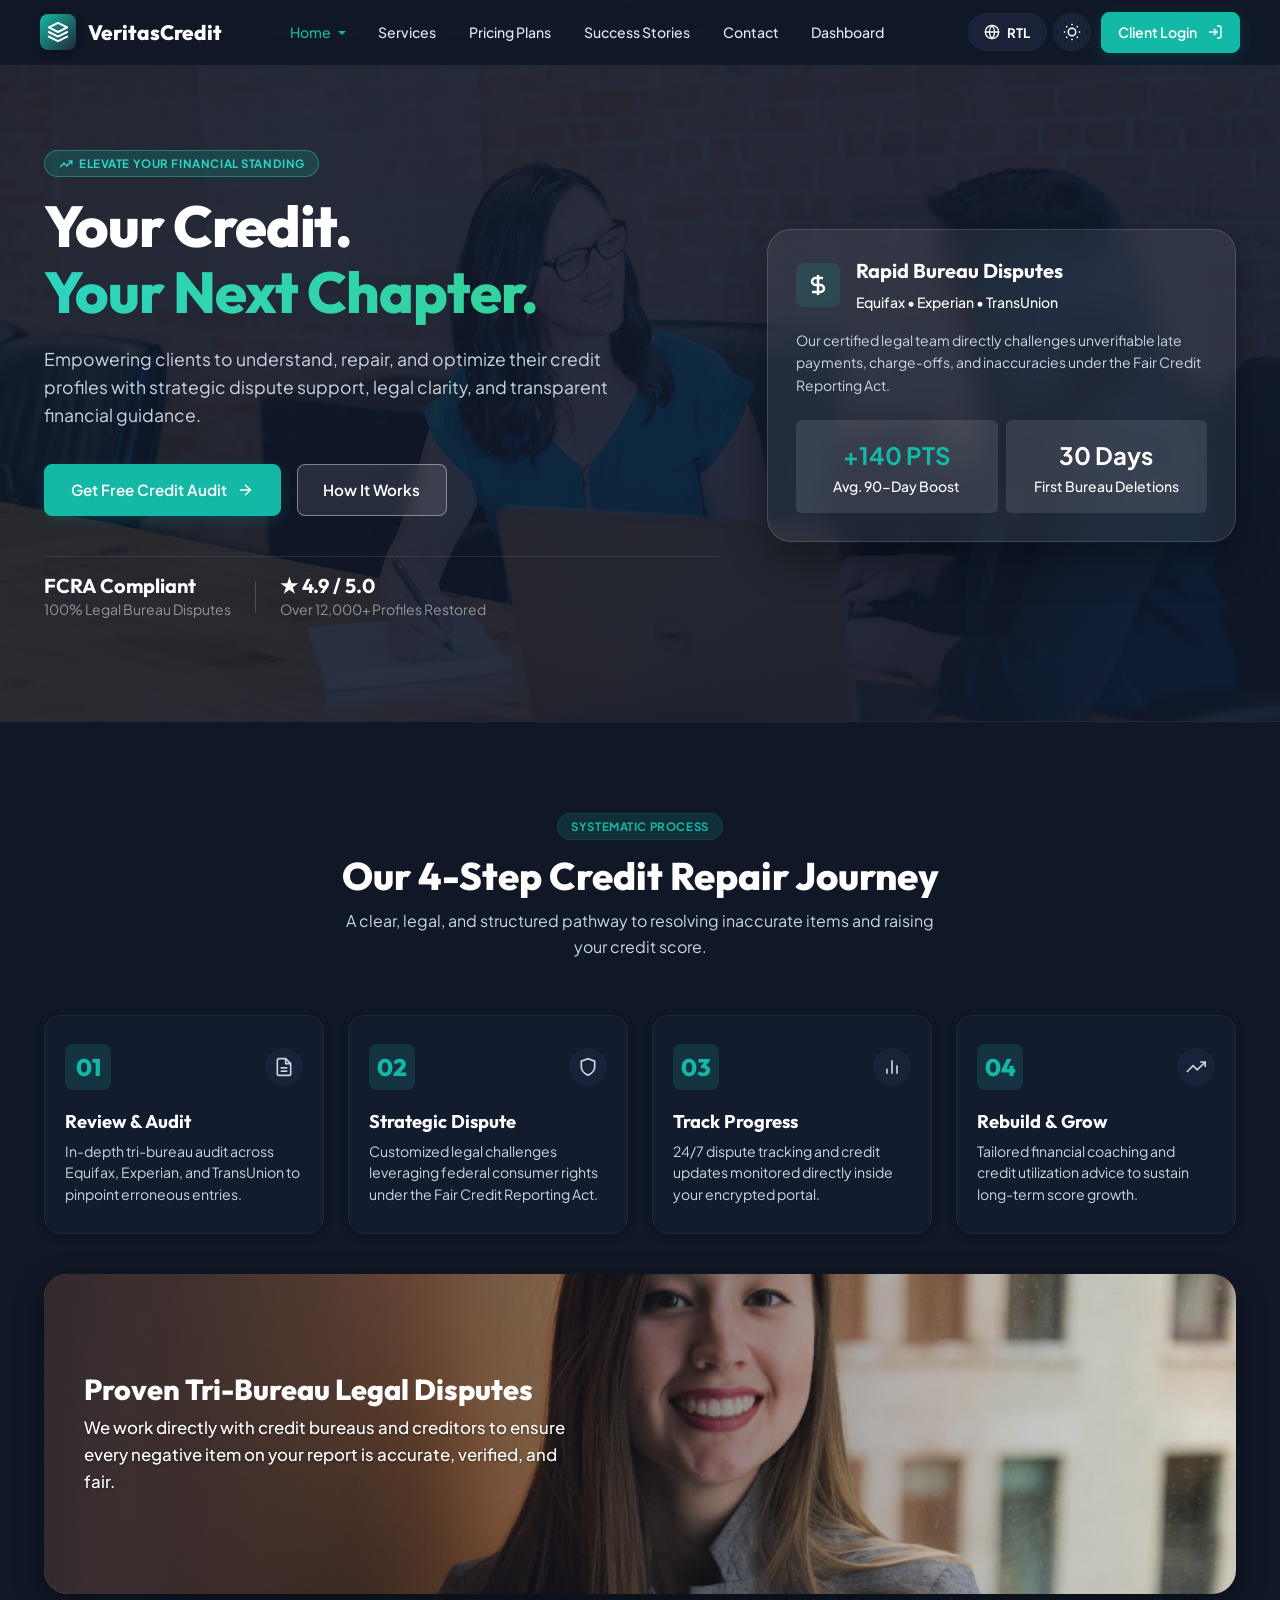
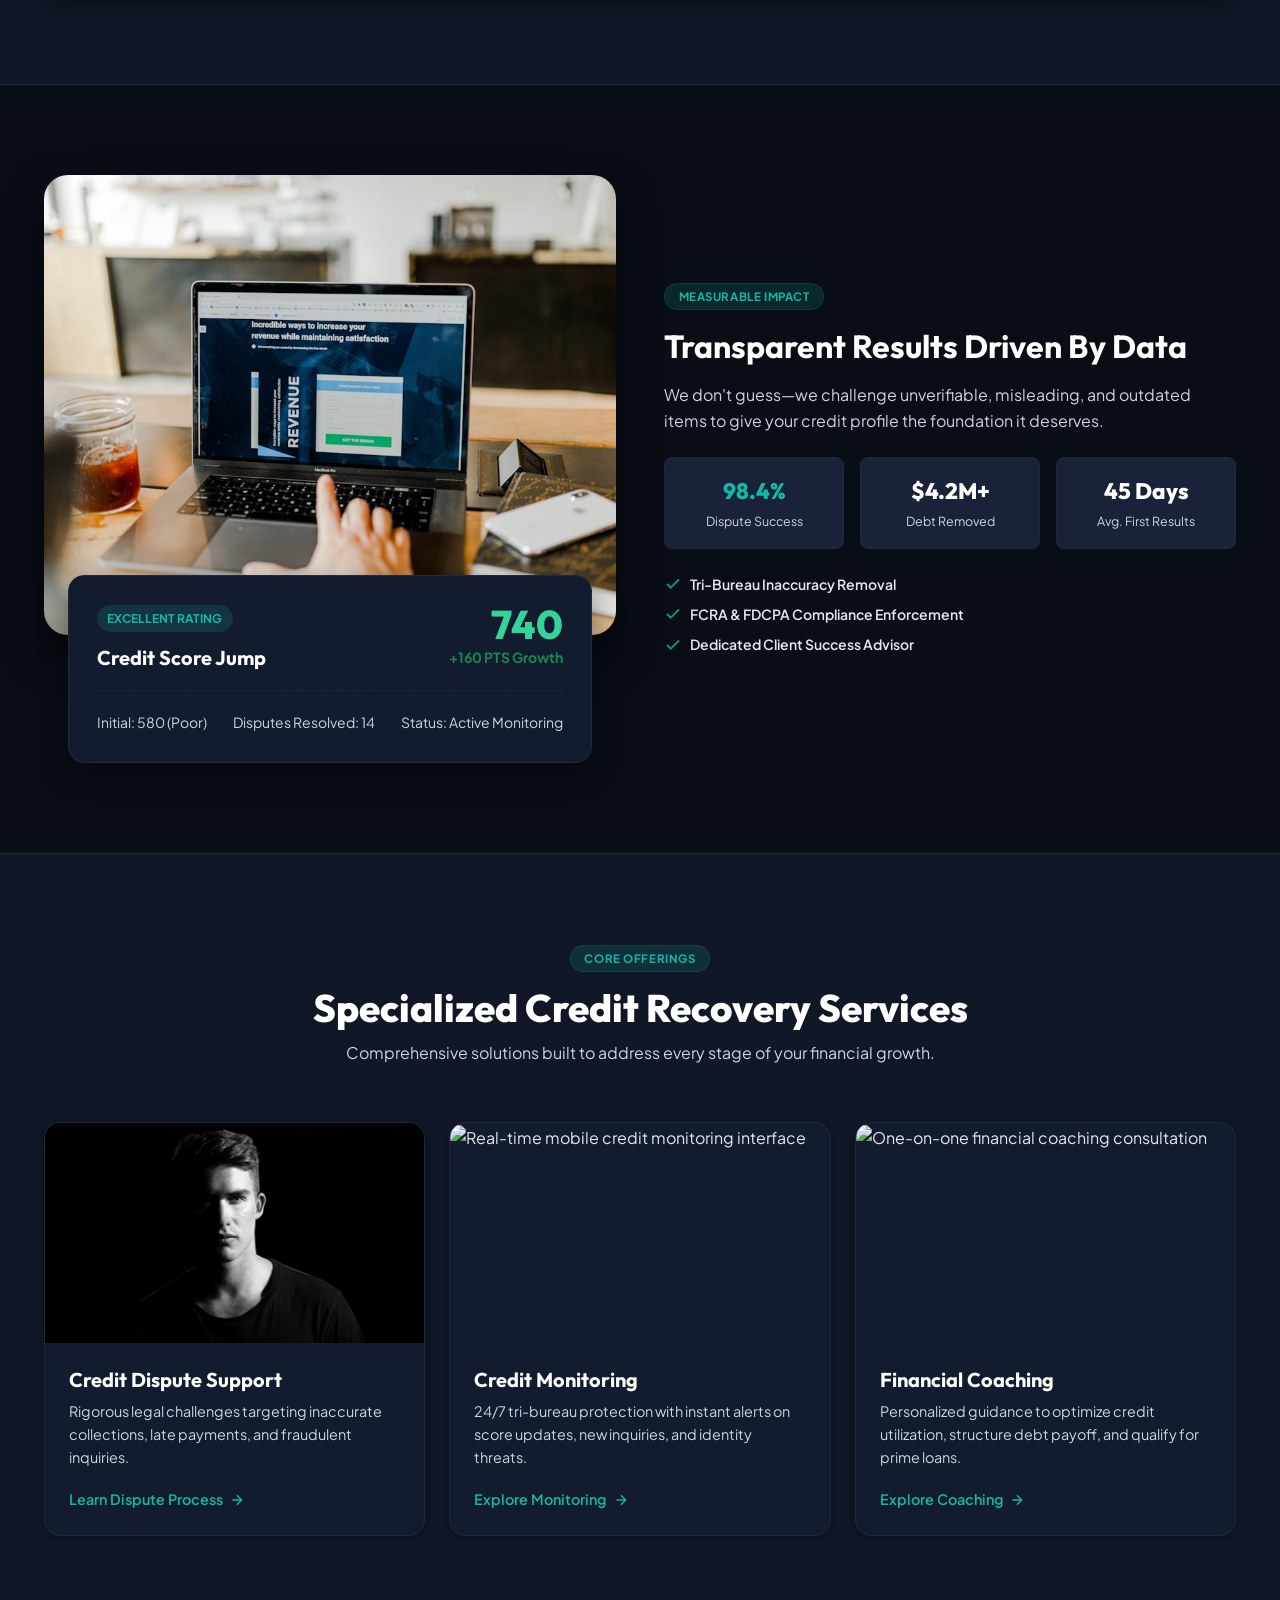
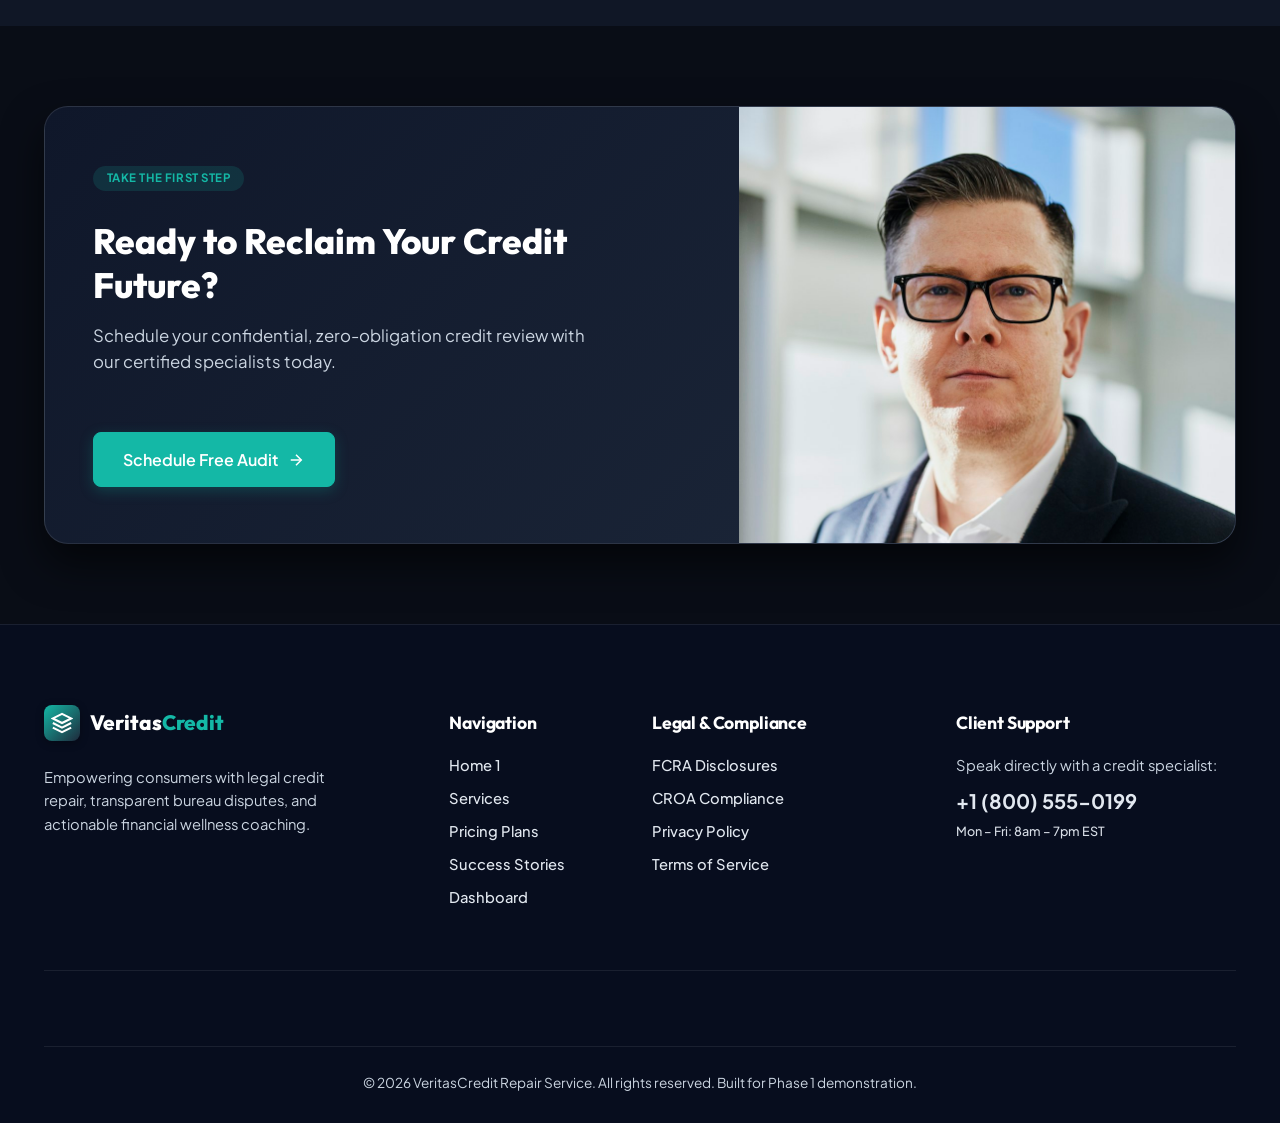
==== index.html @ 7a8b9ff4 "first commit" ====
<!DOCTYPE html>
<html lang="en" dir="ltr" data-theme="light">
<head>
  <meta charset="UTF-8">
  <meta name="viewport" content="width=device-width, initial-scale=1.0">
  <title>Credit Repair Service | Home</title>
  <meta name="description" content="Premium credit repair, score recovery, and financial wellness consultation services. Understand, dispute, and optimize your credit score with total transparency.">
  
  <!-- Favicon -->
  <link rel="icon" type="image/svg+xml" href="data:image/svg+xml,<svg xmlns='http://www.w3.org/2000/svg' viewBox='0 0 24 24' fill='%230D9488'><path d='M12 2L2 7l10 5 10-5-10-5zM2 17l10 5 10-5M2 12l10 5 10-5'/></svg>">

  <!-- Bootstrap 5 CSS -->
  <link href="https://cdn.jsdelivr.net/npm/bootstrap@5.3.3/dist/css/bootstrap.min.css" rel="stylesheet" integrity="sha384-QWTKZyjpPEjISv5WaRU9OFeRpok6YctnYmDr5pNlyT2bRjXh0JMhjY6hW+ALEwIH" crossorigin="anonymous">

  <!-- Custom Stylesheet System -->
  <link rel="stylesheet" href="assets/css/style.css">
  <link rel="stylesheet" href="assets/css/responsive.css">
</head>
<body>

  <!-- ==========================================================================
       ATTRACTIVE PAGE LOADER
       ========================================================================== -->
  <div id="page-loader" class="page-loader">
    <div class="loader-content">
      <div class="loader-spinner-wrap">
        <div class="loader-ring loader-ring-1"></div>
        <div class="loader-ring loader-ring-2"></div>
        <div class="loader-logo-box">
          <svg width="26" height="26" viewBox="0 0 24 24" fill="none" stroke="currentColor" stroke-width="2.2">
            <path d="M12 2L2 7l10 5 10-5-10-5z"></path>
            <path d="M2 17l10 5 10-5"></path>
            <path d="M2 12l10 5 10-5"></path>
          </svg>
        </div>
      </div>
      <div class="loader-text font-heading fw-bold">Veritas<span style="color: #2DD4BF;">Credit</span></div>
      <div class="loader-subtext">Optimizing Bureau Profiles...</div>
      <div class="loader-progress-bar">
        <div class="loader-progress-fill"></div>
      </div>
    </div>
  </div>

  <!-- ==========================================================================
       SHARED NAVBAR
       ========================================================================== -->
  <header class="header-navbar">
    <div class="container">
      <nav class="navbar navbar-expand-xl navbar-light p-0">
        
        <!-- Brand Logo -->
        <a class="navbar-brand navbar-brand-logo" href="index.html" id="nav-brand-logo">
          <div class="logo-icon-box">
            <svg width="22" height="22" viewBox="0 0 24 24" fill="none" stroke="currentColor" stroke-width="2.2" stroke-linecap="round" stroke-linejoin="round">
              <path d="M12 2L2 7l10 5 10-5-10-5z"></path>
              <path d="M2 17l10 5 10-5"></path>
              <path d="M2 12l10 5 10-5"></path>
            </svg>
          </div>
          <span>Veritas<span style="color: var(--brand-teal);">Credit</span></span>
        </a>

        <!-- Mobile Toggler -->
        <button class="navbar-toggler border-0 shadow-none p-2" type="button" data-bs-toggle="collapse" data-bs-target="#navbarContent" aria-controls="navbarContent" aria-expanded="false" aria-label="Toggle navigation" id="mobile-nav-toggler">
          <svg width="24" height="24" viewBox="0 0 24 24" fill="none" stroke="currentColor" stroke-width="2">
            <line x1="3" y1="12" x2="21" y2="12"></line>
            <line x1="3" y1="6" x2="21" y2="6"></line>
            <line x1="3" y1="18" x2="21" y2="18"></line>
          </svg>
        </button>

        <!-- Navbar Menu & Controls -->
        <div class="collapse navbar-collapse" id="navbarContent">
          <!-- Main Links (Perfectly Centered between logo and controls) -->
          <ul class="navbar-nav mx-auto align-items-lg-center">
            
            <!-- Home Dropdown -->
            <li class="nav-item dropdown">
              <a class="nav-link dropdown-toggle active" href="#" id="homeDropdown" role="button" data-bs-toggle="dropdown" aria-expanded="false">
                Home
              </a>
              <ul class="dropdown-menu dropdown-menu-custom" aria-labelledby="homeDropdown">
                <li><a class="dropdown-item active" href="index.html" id="link-home1">Home 1</a></li>
                <li><a class="dropdown-item" href="home-2.html" id="link-home2">Home 2</a></li>
              </ul>
            </li>

            <li class="nav-item"><a class="nav-link" href="services.html" id="link-services">Services</a></li>
            <li class="nav-item"><a class="nav-link" href="pricing.html" id="link-pricing">Pricing Plans</a></li>
            <li class="nav-item"><a class="nav-link" href="stories.html" id="link-stories">Success Stories</a></li>
            <li class="nav-item"><a class="nav-link" href="contact.html" id="link-contact">Contact</a></li>
            <li class="nav-item"><a class="nav-link" href="dashboard.html" id="link-dashboard">Dashboard</a></li>
          </ul>

          <!-- Controls & Login CTA -->
          <div class="d-flex align-items-center gap-2 ms-lg-3 nav-controls-mobile mt-3 mt-lg-0">
            <!-- Direction Switcher (LTR / RTL) -->
            <button class="lang-switch-btn dir-toggle-btn" type="button" aria-label="Toggle Layout Direction" id="btn-rtl-toggle">
              <svg width="16" height="16" viewBox="0 0 24 24" fill="none" stroke="currentColor" stroke-width="2" stroke-linecap="round" stroke-linejoin="round">
                <circle cx="12" cy="12" r="10"></circle>
                <line x1="2" y1="12" x2="22" y2="12"></line>
                <path d="M12 2a15.3 15.3 0 0 1 4 10 15.3 15.3 0 0 1-4 10 15.3 15.3 0 0 1-4-10 15.3 15.3 0 0 1 4-10z"></path>
              </svg>
              <span class="dir-label">RTL</span>
            </button>

            <!-- Light/Dark Mode Switcher -->
            <button class="btn-icon-toggle theme-toggle-btn" type="button" aria-label="Toggle Dark/Light Mode" id="btn-theme-toggle">
              <svg width="18" height="18" viewBox="0 0 24 24" fill="none" stroke="currentColor" stroke-width="2">
                <path d="M21 12.79A9 9 0 1 1 11.21 3 7 7 0 0 0 21 12.79z"/>
              </svg>
            </button>

            <!-- Login Button -->
            <a href="login.html" class="btn-custom-primary text-decoration-none px-3 py-2 ms-1" id="btn-login">
              <span>Client Login</span>
              <svg width="16" height="16" viewBox="0 0 24 24" fill="none" stroke="currentColor" stroke-width="2">
                <path d="M15 3h4a2 2 0 0 1 2 2v14a2 2 0 0 1-2 2h-4"></path>
                <polyline points="10 17 15 12 10 7"></polyline>
                <line x1="15" y1="12" x2="3" y2="12"></line>
              </svg>
            </a>
          </div>

        </div>
      </nav>
    </div>
  </header>

  <!-- ==========================================================================
       SECTION 1 — HERO
       ========================================================================== -->
  <!-- ==========================================================================
       SECTION 1 — HERO (FULL-WIDTH BACKGROUND IMAGE LAYOUT)
       ========================================================================== -->
  <section class="hero-section" id="hero">
    <div class="container text-center text-lg-start">
      <div class="row align-items-center g-5">
        
        <!-- Left Hero Text Column -->
        <div class="col-lg-7">
          <div class="badge-eyebrow mb-3">
            <svg width="14" height="14" viewBox="0 0 24 24" fill="none" stroke="currentColor" stroke-width="2.5">
              <polyline points="22 7 13.5 15.5 8.5 10.5 2 17"></polyline>
              <polyline points="16 7 22 7 22 13"></polyline>
            </svg>
            ELEVATE YOUR FINANCIAL STANDING
          </div>

          <h1 class="hero-title">
            Your Credit. <br>
            <span class="text-gradient">Your Next Chapter.</span>
          </h1>

          <p class="hero-subtitle">
            Empowering clients to understand, repair, and optimize their credit profiles with strategic dispute support, legal clarity, and transparent financial guidance.
          </p>

          <div class="hero-actions justify-content-center justify-content-lg-start">
            <a href="#services" class="btn-custom-primary" id="btn-hero-primary">
              <span>Get Free Credit Audit</span>
              <svg width="18" height="18" viewBox="0 0 24 24" fill="none" stroke="currentColor" stroke-width="2">
                <line x1="5" y1="12" x2="19" y2="12"></line>
                <polyline points="12 5 19 12 12 19"></polyline>
              </svg>
            </a>

            <a href="#journey" class="btn-custom-secondary text-white border-white-50" id="btn-hero-secondary">
              <span>How It Works</span>
            </a>
          </div>

          <!-- Trust Badges Ticker -->
          <div class="d-flex align-items-center justify-content-center justify-content-lg-start gap-4 pt-3 border-top border-secondary border-opacity-25">
            <div>
              <div class="fw-bold text-white font-heading fs-5 mb-0">FCRA Compliant</div>
              <div class="text-white-50 small">100% Legal Bureau Disputes</div>
            </div>
            <div class="border-end border-secondary border-opacity-50 py-3"></div>
            <div>
              <div class="fw-bold text-white font-heading fs-5 mb-0">★ 4.9 / 5.0</div>
              <div class="text-white-50 small">Over 12,000+ Profiles Restored</div>
            </div>
          </div>
        </div>

        <!-- Right Floating Stats Glass Box -->
        <div class="col-lg-5">
          <div class="hero-section-card-glass text-start">
            <div class="d-flex align-items-center gap-3 mb-3">
              <div class="float-icon bg-teal text-white">
                <svg width="24" height="24" viewBox="0 0 24 24" fill="none" stroke="currentColor" stroke-width="2.5">
                  <path d="M12 2v20M17 5H9.5a3.5 3.5 0 0 0 0 7h5a3.5 3.5 0 0 1 0 7H6"></path>
                </svg>
              </div>
              <div>
                <div class="fw-bold text-white font-heading fs-5">Rapid Bureau Disputes</div>
                <div class="text-white small fw-medium">Equifax • Experian • TransUnion</div>
              </div>
            </div>

            <p class="text-white small mb-4 fw-normal">
              Our certified legal team directly challenges unverifiable late payments, charge-offs, and inaccuracies under the Fair Credit Reporting Act.
            </p>

            <div class="row g-2 align-items-stretch">
              <div class="col-6">
                <div class="p-3 rounded-2 bg-white bg-opacity-10 text-center h-100 d-flex flex-column justify-content-center">
                  <div class="fs-4 fw-bold text-teal">+140 PTS</div>
                  <div class="small text-white fw-medium">Avg. 90-Day Boost</div>
                </div>
              </div>
              <div class="col-6">
                <div class="p-3 rounded-2 bg-white bg-opacity-10 text-center h-100 d-flex flex-column justify-content-center">
                  <div class="fs-4 fw-bold text-emerald">30 Days</div>
                  <div class="small text-white fw-medium">First Bureau Deletions</div>
                </div>
              </div>
            </div>
          </div>
        </div>

      </div>
    </div>
  </section>

  <!-- ==========================================================================
       SECTION 2 — CREDIT REPAIR JOURNEY
       ========================================================================== -->
  <section class="journey-section" id="journey">
    <div class="container">
      
      <!-- Section Heading -->
      <div class="section-header-block">
        <div class="badge-eyebrow">SYSTEMATIC PROCESS</div>
        <h2>Our 4-Step Credit Repair Journey</h2>
        <p>A clear, legal, and structured pathway to resolving inaccurate items and raising your credit score.</p>
      </div>

      <!-- 4 Horizontal Step Process Cards -->
      <div class="row g-4">
        
        <!-- Step 1 -->
        <div class="col-lg-3 col-sm-6">
          <div class="journey-card-flow">
            <div class="journey-step-header">
              <div class="journey-step-num">01</div>
              <div class="journey-step-icon">
                <svg width="20" height="20" viewBox="0 0 24 24" fill="none" stroke="currentColor" stroke-width="2">
                  <path d="M14 2H6a2 2 0 0 0-2 2v16a2 2 0 0 0 2 2h12a2 2 0 0 0 2-2V8z"></path>
                  <polyline points="14 2 14 8 20 8"></polyline>
                  <line x1="16" y1="13" x2="8" y2="13"></line>
                  <line x1="16" y1="17" x2="8" y2="17"></line>
                </svg>
              </div>
            </div>
            <h4>Review & Audit</h4>
            <p>In-depth tri-bureau audit across Equifax, Experian, and TransUnion to pinpoint erroneous entries.</p>
          </div>
        </div>

        <!-- Step 2 -->
        <div class="col-lg-3 col-sm-6">
          <div class="journey-card-flow">
            <div class="journey-step-header">
              <div class="journey-step-num">02</div>
              <div class="journey-step-icon">
                <svg width="20" height="20" viewBox="0 0 24 24" fill="none" stroke="currentColor" stroke-width="2">
                  <path d="M12 22s8-4 8-10V5l-8-3-8 3v7c0 6 8 10 8 10z"></path>
                </svg>
              </div>
            </div>
            <h4>Strategic Dispute</h4>
            <p>Customized legal challenges leveraging federal consumer rights under the Fair Credit Reporting Act.</p>
          </div>
        </div>

        <!-- Step 3 -->
        <div class="col-lg-3 col-sm-6">
          <div class="journey-card-flow">
            <div class="journey-step-header">
              <div class="journey-step-num">03</div>
              <div class="journey-step-icon">
                <svg width="20" height="20" viewBox="0 0 24 24" fill="none" stroke="currentColor" stroke-width="2">
                  <line x1="18" y1="20" x2="18" y2="10"></line>
                  <line x1="12" y1="20" x2="12" y2="4"></line>
                  <line x1="6" y1="20" x2="6" y2="14"></line>
                </svg>
              </div>
            </div>
            <h4>Track Progress</h4>
            <p>24/7 dispute tracking and credit updates monitored directly inside your encrypted portal.</p>
          </div>
        </div>

        <!-- Step 4 -->
        <div class="col-lg-3 col-sm-6">
          <div class="journey-card-flow">
            <div class="journey-step-header">
              <div class="journey-step-num">04</div>
              <div class="journey-step-icon">
                <svg width="20" height="20" viewBox="0 0 24 24" fill="none" stroke="currentColor" stroke-width="2">
                  <polyline points="23 6 13.5 15.5 8.5 10.5 1 18"></polyline>
                  <polyline points="17 6 23 6 23 12"></polyline>
                </svg>
              </div>
            </div>
            <h4>Rebuild & Grow</h4>
            <p>Tailored financial coaching and credit utilization advice to sustain long-term score growth.</p>
          </div>
        </div>

      </div>

      <!-- Supporting Visual Banner Overlay -->
      <div class="journey-visual-banner">
        <img src="assets/images/sections/journey-meeting.jpg" alt="Financial advisor consultation" class="journey-banner-img" id="img-journey">
        <div class="journey-banner-overlay">
          <div class="journey-banner-content">
            <h3>Proven Tri-Bureau Legal Disputes</h3>
            <p>We work directly with credit bureaus and creditors to ensure every negative item on your report is accurate, verified, and fair.</p>
          </div>
        </div>
      </div>

    </div>
  </section>

  <!-- ==========================================================================
       SECTION 3 — CREDIT PROGRESS
       ========================================================================== -->
  <section class="progress-section" id="progress">
    <div class="container">
      
      <div class="row align-items-center g-5">
        
        <!-- Left Progress Analytics Image -->
        <div class="col-lg-6">
          <div class="progress-img-wrapper">
            <img src="assets/images/sections/progress-dashboard.jpg" alt="Credit score tracking analytics dashboard" class="progress-img" id="img-progress">
          </div>

          <!-- Score Card Dial Floating Widget -->
          <div class="score-widget-card">
            <div class="score-dial-display">
              <div>
                <span class="score-badge-label text-nowrap">EXCELLENT RATING</span>
                <h3 class="mt-2 mb-0 font-heading fs-5 fw-bold">Credit Score Jump</h3>
              </div>
              <div class="text-end">
                <div class="score-value">740</div>
                <span class="text-success small fw-bold">+160 PTS Growth</span>
              </div>
            </div>

            <div class="d-flex align-items-center justify-content-between text-subtle small">
              <span>Initial: 580 (Poor)</span>
              <span>Disputes Resolved: 14</span>
              <span>Status: Active Monitoring</span>
            </div>
          </div>
        </div>

        <!-- Right Copy & Compact Statistics -->
        <div class="col-lg-6">
          <div class="badge-eyebrow">MEASURABLE IMPACT</div>
          <h2 class="font-heading fw-bold fs-2 mb-3">Transparent Results Driven By Data</h2>
          <p class="text-muted mb-4">
            We don't guess—we challenge unverifiable, misleading, and outdated items to give your credit profile the foundation it deserves.
          </p>

          <!-- Stat Pills -->
          <div class="row g-3 mb-4">
            <div class="col-4">
              <div class="progress-stat-pill">
                <div class="stat-number text-teal">98.4%</div>
                <div class="stat-desc">Dispute Success</div>
              </div>
            </div>
            <div class="col-4">
              <div class="progress-stat-pill">
                <div class="stat-number">$4.2M+</div>
                <div class="stat-desc">Debt Removed</div>
              </div>
            </div>
            <div class="col-4">
              <div class="progress-stat-pill">
                <div class="stat-number">45 Days</div>
                <div class="stat-desc">Avg. First Results</div>
              </div>
            </div>
          </div>

          <!-- Compact Action Labels -->
          <div class="d-flex flex-column gap-2">
            <div class="d-flex align-items-center gap-2">
              <svg width="18" height="18" viewBox="0 0 24 24" fill="none" stroke="#0D9488" stroke-width="2.5"><polyline points="20 6 9 17 4 12"></polyline></svg>
              <span class="fw-semibold text-main small">Tri-Bureau Inaccuracy Removal</span>
            </div>
            <div class="d-flex align-items-center gap-2">
              <svg width="18" height="18" viewBox="0 0 24 24" fill="none" stroke="#0D9488" stroke-width="2.5"><polyline points="20 6 9 17 4 12"></polyline></svg>
              <span class="fw-semibold text-main small">FCRA & FDCPA Compliance Enforcement</span>
            </div>
            <div class="d-flex align-items-center gap-2">
              <svg width="18" height="18" viewBox="0 0 24 24" fill="none" stroke="#0D9488" stroke-width="2.5"><polyline points="20 6 9 17 4 12"></polyline></svg>
              <span class="fw-semibold text-main small">Dedicated Client Success Advisor</span>
            </div>
          </div>

        </div>

      </div>

    </div>
  </section>

  <!-- ==========================================================================
       SECTION 4 — SERVICES PREVIEW
       ========================================================================== -->
  <section class="services-section" id="services">
    <div class="container">
      
      <!-- Section Header -->
      <div class="section-header-block">
        <div class="badge-eyebrow">CORE OFFERINGS</div>
        <h2>Specialized Credit Recovery Services</h2>
        <p>Comprehensive solutions built to address every stage of your financial growth.</p>
      </div>

      <!-- 3 Image-Rich Cards (Unique Images) -->
      <div class="row g-4">
        
        <!-- Card 1: Credit Dispute Support -->
        <div class="col-lg-4 col-md-6">
          <div class="service-card">
            <div class="service-card-img-wrap">
              <img src="assets/images/sections/service-dispute.jpg" alt="Financial document dispute analysis" class="service-card-img" id="img-service-1">
            </div>
            <div class="service-card-body">
              <h3 class="service-card-title">Credit Dispute Support</h3>
              <p class="service-card-text">Rigorous legal challenges targeting inaccurate collections, late payments, and fraudulent inquiries.</p>
              <a href="#" class="service-card-link" id="link-service-1">
                <span>Learn Dispute Process</span>
                <svg width="16" height="16" viewBox="0 0 24 24" fill="none" stroke="currentColor" stroke-width="2"><line x1="5" y1="12" x2="19" y2="12"></line><polyline points="12 5 19 12 12 19"></polyline></svg>
              </a>
            </div>
          </div>
        </div>

        <!-- Card 2: Credit Monitoring -->
        <div class="col-lg-4 col-md-6">
          <div class="service-card">
            <div class="service-card-img-wrap">
              <img src="assets/images/sections/service-monitoring.jpg" alt="Real-time mobile credit monitoring interface" class="service-card-img" id="img-service-2">
            </div>
            <div class="service-card-body">
              <h3 class="service-card-title">Credit Monitoring</h3>
              <p class="service-card-text">24/7 tri-bureau protection with instant alerts on score updates, new inquiries, and identity threats.</p>
              <a href="#" class="service-card-link" id="link-service-2">
                <span>Explore Monitoring</span>
                <svg width="16" height="16" viewBox="0 0 24 24" fill="none" stroke="currentColor" stroke-width="2"><line x1="5" y1="12" x2="19" y2="12"></line><polyline points="12 5 19 12 12 19"></polyline></svg>
              </a>
            </div>
          </div>
        </div>

        <!-- Card 3: Financial Coaching -->
        <div class="col-lg-4 col-md-6 mx-auto">
          <div class="service-card">
            <div class="service-card-img-wrap">
              <img src="assets/images/sections/service-coaching.jpg" alt="One-on-one financial coaching consultation" class="service-card-img" id="img-service-3">
            </div>
            <div class="service-card-body">
              <h3 class="service-card-title">Financial Coaching</h3>
              <p class="service-card-text">Personalized guidance to optimize credit utilization, structure debt payoff, and qualify for prime loans.</p>
              <a href="#" class="service-card-link" id="link-service-3">
                <span>Explore Coaching</span>
                <svg width="16" height="16" viewBox="0 0 24 24" fill="none" stroke="currentColor" stroke-width="2"><line x1="5" y1="12" x2="19" y2="12"></line><polyline points="12 5 19 12 12 19"></polyline></svg>
              </a>
            </div>
          </div>
        </div>

      </div>

    </div>
  </section>

  <!-- ==========================================================================
       SECTION 5 — FINAL CTA
       ========================================================================== -->
  <section class="cta-section" id="cta">
    <div class="container">
      <div class="cta-box">
        <div class="row align-items-center g-0">
          
          <div class="col-lg-7">
            <div class="cta-content">
              <div class="badge-eyebrow bg-teal-subtle text-teal border-0">TAKE THE FIRST STEP</div>
              <h2>Ready to Reclaim Your Credit Future?</h2>
              <p>Schedule your confidential, zero-obligation credit review with our certified specialists today.</p>
              <a href="#contact" class="btn-custom-gold" id="btn-cta-final">
                <span>Schedule Free Audit</span>
                <svg width="18" height="18" viewBox="0 0 24 24" fill="none" stroke="currentColor" stroke-width="2">
                  <line x1="5" y1="12" x2="19" y2="12"></line>
                  <polyline points="12 5 19 12 12 19"></polyline>
                </svg>
              </a>
            </div>
          </div>

          <div class="col-lg-5">
            <div class="cta-img-wrap">
              <img src="assets/images/sections/cta-success.jpg" alt="Confident client achieving financial goals" class="cta-img" id="img-cta">
            </div>
          </div>

        </div>
      </div>
    </div>
  </section>

  <!-- ==========================================================================
       FOOTER
       ========================================================================== -->
  <footer class="site-footer">
    <div class="container">
      <div class="row g-4">
        
        <div class="col-lg-4 col-md-6">
          <div class="footer-brand">
            <a class="navbar-brand-logo mb-3" href="index.html">
              <div class="logo-icon-box">
                <svg width="22" height="22" viewBox="0 0 24 24" fill="none" stroke="currentColor" stroke-width="2.2">
                  <path d="M12 2L2 7l10 5 10-5-10-5z"></path>
                  <path d="M2 17l10 5 10-5"></path>
                  <path d="M2 12l10 5 10-5"></path>
                </svg>
              </div>
              <span>Veritas<span style="color: var(--brand-teal);">Credit</span></span>
            </a>
            <p>Empowering consumers with legal credit repair, transparent bureau disputes, and actionable financial wellness coaching.</p>
          </div>
        </div>

        <div class="col-lg-2 col-md-6">
          <h4 class="footer-heading">Navigation</h4>
          <ul class="footer-links">
            <li><a href="index.html">Home 1</a></li>
            <li><a href="#">Services</a></li>
            <li><a href="#">Pricing Plans</a></li>
            <li><a href="#">Success Stories</a></li>
            <li><a href="#">Dashboard</a></li>
          </ul>
        </div>

        <div class="col-lg-3 col-md-6">
          <h4 class="footer-heading">Legal & Compliance</h4>
          <ul class="footer-links">
            <li><a href="#">FCRA Disclosures</a></li>
            <li><a href="#">CROA Compliance</a></li>
            <li><a href="#">Privacy Policy</a></li>
            <li><a href="#">Terms of Service</a></li>
          </ul>
        </div>

        <div class="col-lg-3 col-md-6">
          <h4 class="footer-heading">Client Support</h4>
          <p class="small text-muted mb-2">Speak directly with a credit specialist:</p>
          <div class="fw-bold text-main fs-5 mb-1">+1 (800) 555-0199</div>
          <div class="small text-subtle">Mon – Fri: 8am – 7pm EST</div>
        </div>

      </div>

      <div class="footer-bottom text-center">
        <p class="mb-0">© 2026 VeritasCredit Repair Service. All rights reserved. Built for Phase 1 demonstration.</p>
      </div>
    </div>
  </footer>

  <!-- Back to Top Button -->
  <button class="back-to-top" aria-label="Back to top" id="btn-back-to-top">
    <svg width="20" height="20" viewBox="0 0 24 24" fill="none" stroke="currentColor" stroke-width="2.5">
      <polyline points="18 15 12 9 6 15"></polyline>
    </svg>
  </button>

  <!-- Bootstrap 5 JS Bundle -->
  <script src="https://cdn.jsdelivr.net/npm/bootstrap@5.3.3/dist/js/bootstrap.bundle.min.js" integrity="sha384-YvpcrYf0tY3lHB60NNkmXc5s9fDVZLESaAA55NDzOxhy9GkcIdslK1eN7N6jIeHz" crossorigin="anonymous"></script>

  <!-- Main Custom Application JS -->
  <script src="assets/js/main.js"></script>

</body>
</html>
---- assets/css/style.css ----
/* ==========================================================================
   CREDIT REPAIR SERVICE - STYLE SYSTEM
   Design Direction: Premium Financial Wellness & Credit Recovery
   Colors: Deep Navy (#0A192F, #0B132B), Emerald Teal (#0D9488, #10B981), Soft Off-White, Warm Gold (#D97706, #F59E0B)
   ========================================================================== */

@import url('https://fonts.googleapis.com/css2?family=Plus+Jakarta+Sans:wght@300;400;500;600;700;800&family=Outfit:wght@400;500;600;700;800&display=swap');

:root {
  /* Font Families */
  --font-heading: 'Outfit', -apple-system, BlinkMacSystemFont, 'Segoe UI', Roboto, sans-serif;
  --font-body: 'Plus Jakarta Sans', -apple-system, BlinkMacSystemFont, 'Segoe UI', Roboto, sans-serif;

  /* Color Palette - Light Mode */
  --bg-primary: #F8FAFC;
  --bg-secondary: #FFFFFF;
  --bg-surface: #F1F5F9;
  --bg-glass: rgba(255, 255, 255, 0.92);
  --bg-card: #FFFFFF;

  --text-main: #0F172A;
  --text-muted: #475569;
  --text-subtle: #64748B;
  --text-inverse: #FFFFFF;

  --brand-navy: #0F2942;
  --brand-navy-dark: #0A192F;
  --brand-teal: #0D9488;
  --brand-teal-light: #CCFBF1;
  --brand-emerald: #10B981;
  --brand-gold: #0D9488;
  --brand-gold-light: #CCFBF1;
  
  --border-color: #E2E8F0;
  --border-focus: #0D9488;
  
  --shadow-sm: 0 2px 8px rgba(15, 23, 42, 0.04);
  --shadow-md: 0 10px 30px rgba(15, 23, 42, 0.08);
  --shadow-lg: 0 20px 40px rgba(15, 23, 42, 0.12);
  --shadow-glow: 0 0 25px rgba(13, 148, 136, 0.25);

  --radius-sm: 8px;
  --radius-md: 16px;
  --radius-lg: 24px;
  --radius-full: 9999px;

  --transition: all 0.3s cubic-bezier(0.4, 0, 0.2, 1);
}

/* Dark Mode Color Palette Overrides */
[data-theme="dark"] {
  --bg-primary: #090D16;
  --bg-secondary: #101726;
  --bg-surface: #192238;
  --bg-glass: rgba(16, 23, 38, 0.92);
  --bg-card: #131C2E;

  --text-main: #FFFFFF;
  --text-muted: #E2E8F0;
  --text-subtle: #CBD5E1;
  --text-inverse: #0F172A;

  --brand-navy: #1E293B;
  --brand-navy-dark: #020617;
  --brand-teal: #14B8A6;
  --brand-teal-light: rgba(20, 184, 166, 0.15);
  --brand-emerald: #34D399;
  --brand-gold: #14B8A6;
  --brand-gold-light: rgba(20, 184, 166, 0.15);

  --border-color: #1E293B;
  --border-focus: #14B8A6;

  --shadow-sm: 0 2px 8px rgba(0, 0, 0, 0.3);
  --shadow-md: 0 10px 30px rgba(0, 0, 0, 0.4);
  --shadow-lg: 0 20px 40px rgba(0, 0, 0, 0.6);
  --shadow-glow: 0 0 30px rgba(20, 184, 166, 0.3);
}

/* ==========================================================================
   DARK MODE HIGH-CONTRAST GLOBAL TYPOGRAPHY OVERRIDES
   ========================================================================== */
[data-theme="dark"] body {
  color: #E2E8F0;
}

[data-theme="dark"] h1,
[data-theme="dark"] h2,
[data-theme="dark"] h3,
[data-theme="dark"] h4,
[data-theme="dark"] h5,
[data-theme="dark"] h6,
[data-theme="dark"] .font-heading,
[data-theme="dark"] .card-title,
[data-theme="dark"] .hero-title {
  color: #FFFFFF !important;
}

[data-theme="dark"] p,
[data-theme="dark"] .text-muted,
[data-theme="dark"] .text-subtle,
[data-theme="dark"] .hero-subtitle,
[data-theme="dark"] .section-header-block p,
[data-theme="dark"] .card p,
[data-theme="dark"] .bento-card p,
[data-theme="dark"] .process-card p,
[data-theme="dark"] .service-card p,
[data-theme="dark"] .pricing-card p {
  color: #CBD5E1 !important;
}

[data-theme="dark"] .navbar-nav .nav-link {
  color: #E2E8F0 !important;
}

[data-theme="dark"] .navbar-nav .nav-link:hover,
[data-theme="dark"] .navbar-nav .nav-link.active {
  color: var(--brand-teal) !important;
}

[data-theme="dark"] .navbar-brand-logo,
[data-theme="dark"] .navbar-brand-logo span {
  color: #FFFFFF !important;
}

/* ==========================================================================
   RESET & GLOBAL BASE
   ========================================================================== */
*, *::before, *::after {
  box-sizing: border-box;
}

html {
  scroll-behavior: smooth;
  overflow-x: hidden !important;
  width: 100% !important;
  max-width: 100vw !important;
}

body {
  font-family: var(--font-body);
  background-color: var(--bg-primary);
  color: var(--text-main);
  line-height: 1.6;
  overflow-x: hidden !important;
  width: 100% !important;
  max-width: 100vw !important;
  transition: background-color 0.3s ease, color 0.3s ease;
  margin: 0;
  padding: 0;
}

/* Standardized Container Layout Across All Sections */
.container {
  width: 100%;
  padding-right: 1.5rem;
  padding-left: 1.5rem;
  margin-right: auto;
  margin-left: auto;
  max-width: 1240px;
}

h1, h2, h3, h4, h5, h6, .font-heading {
  font-family: var(--font-heading);
  color: var(--text-main);
  font-weight: 700;
  line-height: 1.25;
  margin-bottom: 0.5rem;
}

p {
  color: var(--text-muted);
  margin-bottom: 1rem;
}

a {
  text-decoration: none;
  color: var(--brand-teal);
  transition: var(--transition);
}

a:hover {
  color: var(--brand-emerald);
}

/* Standardized Section Headers */
.section-header-block {
  text-align: center;
  margin-bottom: 3.5rem;
}

.section-header-block .badge-eyebrow {
  margin-bottom: 0.75rem;
}

.section-header-block h2 {
  font-size: clamp(1.8rem, 3.2vw, 2.4rem);
  font-weight: 800;
}

.section-header-block p {
  max-width: 620px;
  margin-inline: auto;
  font-size: 1rem;
}

/* Eyebrow / Tag styles */
.badge-eyebrow {
  display: inline-flex;
  align-items: center;
  gap: 0.5rem;
  padding: 0.4rem 1rem;
  background-color: var(--brand-teal-light);
  color: var(--brand-teal);
  border-radius: var(--radius-full);
  font-size: 0.8125rem;
  font-weight: 700;
  letter-spacing: 0.05em;
  text-transform: uppercase;
  margin-bottom: 1rem;
  border: 1px solid rgba(13, 148, 136, 0.2);
}

/* Buttons */
.btn-custom-primary {
  display: inline-flex;
  align-items: center;
  justify-content: center;
  gap: 0.6rem;
  background-color: var(--brand-teal);
  color: #FFFFFF !important;
  font-weight: 600;
  padding: 0.8rem 1.6rem;
  border-radius: var(--radius-sm);
  border: 1px solid var(--brand-teal);
  box-shadow: 0 4px 14px rgba(13, 148, 136, 0.25);
  transition: var(--transition);
  cursor: pointer;
  font-size: 0.95rem;
}

.btn-custom-primary:hover {
  background-color: #0B7A70;
  border-color: #0B7A70;
  transform: translateY(-2px);
  box-shadow: 0 6px 20px rgba(13, 148, 136, 0.35);
}

.btn-custom-secondary {
  display: inline-flex;
  align-items: center;
  justify-content: center;
  gap: 0.6rem;
  background-color: transparent;
  color: var(--text-main) !important;
  font-weight: 600;
  padding: 0.8rem 1.6rem;
  border-radius: var(--radius-sm);
  border: 1px solid var(--border-color);
  transition: var(--transition);
  cursor: pointer;
  font-size: 0.95rem;
}

.btn-custom-secondary:hover {
  background-color: var(--bg-surface);
  border-color: var(--text-muted);
  transform: translateY(-2px);
}

.btn-custom-gold {
  display: inline-flex;
  align-items: center;
  justify-content: center;
  gap: 0.6rem;
  background-color: var(--brand-teal);
  color: #FFFFFF !important;
  font-weight: 600;
  padding: 0.85rem 1.8rem;
  border-radius: var(--radius-sm);
  border: 1px solid var(--brand-teal);
  box-shadow: 0 4px 14px rgba(13, 148, 136, 0.3);
  transition: var(--transition);
  margin-top: 1.5rem;
}

.btn-custom-gold:hover {
  background-color: #0F766E;
  border-color: #0F766E;
  transform: translateY(-2px);
}

.btn-icon-toggle {
  width: 38px;
  height: 38px;
  min-width: 38px;
  min-height: 38px;
  display: inline-flex;
  align-items: center;
  justify-content: center;
  border-radius: var(--radius-full);
  background-color: var(--bg-surface);
  color: var(--text-main);
  border: 1px solid var(--border-color);
  transition: var(--transition);
  cursor: pointer;
  padding: 0;
  flex-shrink: 0;
}

.btn-icon-toggle:hover {
  background-color: var(--brand-teal-light);
  color: var(--brand-teal);
  border-color: var(--brand-teal);
}

/* ==========================================================================
   HEADER & NAVBAR (PERFECTLY BALANCED & CONTAINER ALIGNED)
   ========================================================================== */
.header-navbar {
  position: fixed;
  top: 0;
  left: 0;
  right: 0;
  width: 100%;
  max-width: 100%;
  z-index: 1050;
  background-color: var(--bg-glass);
  backdrop-filter: blur(16px);
  -webkit-backdrop-filter: blur(16px);
  border-bottom: 1px solid var(--border-color);
  transition: var(--transition);
  padding: 0.75rem 0;
}

.header-navbar .container {
  padding-left: 1.25rem;
  padding-right: 1.25rem;
  max-width: 1240px;
}

.header-navbar .navbar {
  width: 100%;
}

.header-navbar.scrolled {
  padding: 0.55rem 0;
  box-shadow: var(--shadow-md);
}

.navbar-brand-logo {
  display: flex;
  align-items: center;
  gap: 0.75rem;
  font-family: var(--font-heading);
  font-weight: 800;
  font-size: 1.3rem;
  color: var(--text-main);
  padding: 0;
  margin: 0;
}

.logo-icon-box {
  width: 36px;
  height: 36px;
  background: linear-gradient(135deg, var(--brand-teal) 0%, var(--brand-navy) 100%);
  border-radius: var(--radius-sm);
  display: flex;
  align-items: center;
  justify-content: center;
  color: #FFFFFF;
  box-shadow: var(--shadow-sm);
}

.navbar-nav,
.navbar-nav li,
ul.navbar-nav {
  list-style: none !important;
  list-style-type: none !important;
  padding-left: 0 !important;
  margin-bottom: 0 !important;
}

.navbar-nav {
  display: flex;
  align-items: center;
  gap: 0.25rem;
}

/* Bulletproof Navbar Flex Alignment (Desktop & Mobile) */
@media (min-width: 1200px) {
  .header-navbar .navbar {
    display: flex !important;
    align-items: center !important;
    justify-content: space-between !important;
    flex-direction: row !important;
    flex-wrap: nowrap !important;
    width: 100% !important;
  }

  .header-navbar .navbar-toggler {
    display: none !important;
  }

  .header-navbar .navbar-collapse {
    display: flex !important;
    flex-direction: row !important;
    align-items: center !important;
    justify-content: space-between !important;
    flex-grow: 1 !important;
    flex-basis: auto !important;
  }

  .header-navbar .navbar-nav {
    display: flex !important;
    flex-direction: row !important;
    align-items: center !important;
    gap: 0.35rem !important;
    margin: 0 auto !important;
  }

  .header-navbar .nav-link {
    padding: 0.4rem 0.6rem !important;
    font-size: 0.88rem !important;
    white-space: nowrap !important;
  }

  .header-navbar .nav-controls-mobile {
    display: flex !important;
    flex-direction: row !important;
    align-items: center !important;
    gap: 0.4rem !important;
    margin-top: 0 !important;
    flex-shrink: 0 !important;
  }

  .header-navbar .btn-custom-primary {
    padding: 0.5rem 1rem !important;
    font-size: 0.88rem !important;
    white-space: nowrap !important;
  }
}

@media (max-width: 1199.98px) {
  .header-navbar .navbar {
    display: flex !important;
    flex-direction: row !important;
    flex-wrap: wrap !important;
    align-items: center !important;
    justify-content: space-between !important;
    width: 100% !important;
  }

  .header-navbar .navbar-brand {
    margin-right: auto !important;
    flex-shrink: 0 !important;
  }

  .header-navbar .navbar-toggler {
    display: inline-flex !important;
    align-items: center !important;
    justify-content: center !important;
    margin-left: auto !important;
    flex-shrink: 0 !important;
    border: 1px solid var(--border-color) !important;
    border-radius: 8px !important;
    background: var(--bg-surface) !important;
    color: var(--text-main) !important;
    padding: 0.4rem 0.6rem !important;
  }

  .header-navbar .navbar-collapse {
    width: 100% !important;
    flex-basis: 100% !important;
  }

  .header-navbar .navbar-collapse:not(.show) {
    display: none !important;
  }

  .header-navbar .navbar-collapse.show {
    display: block !important;
    background-color: var(--bg-card);
    border: 1px solid var(--border-color);
    border-radius: var(--radius-md);
    padding: 1.25rem;
    margin-top: 0.75rem;
    box-shadow: var(--shadow-md);
    width: 100%;
  }

  .header-navbar .navbar-nav {
    flex-direction: column !important;
    align-items: flex-start !important;
    gap: 0.75rem !important;
    margin-bottom: 1rem !important;
  }

  .header-navbar .nav-controls-mobile {
    display: flex !important;
    flex-direction: row !important;
    align-items: center !important;
    flex-wrap: wrap !important;
    gap: 0.5rem !important;
    padding-top: 0.75rem;
    border-top: 1px solid var(--border-color);
  }
}

.navbar-nav .nav-link {
  font-weight: 500;
  color: var(--text-muted);
  padding: 0.5rem 0.85rem !important;
  font-size: 0.92rem;
  transition: var(--transition);
  border-radius: var(--radius-sm);
  white-space: nowrap;
}

.navbar-nav .nav-link:hover,
.navbar-nav .nav-link.active {
  color: var(--brand-teal);
}

.navbar-nav .nav-link.dropdown-toggle::after {
  display: inline-block !important;
  margin-left: 0.35em !important;
  vertical-align: 0.18em !important;
  content: "" !important;
  border-top: 0.35em solid currentColor !important;
  border-right: 0.3em solid transparent !important;
  border-bottom: 0 !important;
  border-left: 0.3em solid transparent !important;
}

.dropdown-menu-custom {
  background-color: var(--bg-card);
  border: 1px solid var(--border-color);
  box-shadow: var(--shadow-md);
  border-radius: var(--radius-md);
  padding: 0.6rem;
  min-width: 180px;
}

.dropdown-menu-custom .dropdown-item {
  color: var(--text-main);
  font-weight: 500;
  font-size: 0.9rem;
  padding: 0.5rem 0.8rem;
  border-radius: var(--radius-sm);
  transition: var(--transition);
}

.dropdown-menu-custom .dropdown-item:hover,
.dropdown-menu-custom .dropdown-item.active {
  background-color: var(--brand-teal-light);
  color: var(--brand-teal);
}

/* Control Toggle Group */
.controls-group {
  display: flex;
  align-items: center;
  gap: 0.5rem;
}

.lang-switch-btn {
  display: inline-flex;
  align-items: center;
  justify-content: center;
  gap: 0.45rem;
  height: 38px;
  padding: 0 0.95rem;
  border-radius: 20px;
  background-color: var(--bg-surface);
  border: 1px solid var(--border-color);
  color: var(--text-main);
  font-weight: 700;
  font-size: 0.82rem;
  cursor: pointer;
  transition: var(--transition);
  line-height: 1;
  text-decoration: none;
  overflow: visible !important;
}

.lang-switch-btn:hover {
  border-color: var(--brand-teal);
  color: var(--brand-teal);
  background-color: var(--brand-teal-light);
}

.lang-switch-btn svg,
.btn-icon-toggle svg {
  display: block !important;
  flex-shrink: 0 !important;
  overflow: visible !important;
}

/* ==========================================================================
   SECTION 1 — HERO (HOME 1 FULL-WIDTH BACKGROUND IMAGE)
   ========================================================================== */
.hero-section {
  position: relative;
  padding-top: 150px;
  padding-bottom: 100px;
  background: linear-gradient(135deg, rgba(15, 23, 42, 0.85) 0%, rgba(15, 23, 42, 0.92) 100%),
              url('../images/hero/hero-bg-home1.jpg') center/cover no-repeat;
  color: #ffffff;
  overflow: hidden;
}

.hero-section .hero-title {
  color: #ffffff;
  font-size: clamp(2.4rem, 4.5vw, 3.8rem);
  font-weight: 800;
  letter-spacing: -0.02em;
  margin-bottom: 1.2rem;
  line-height: 1.15;
}

.hero-section .hero-title .text-gradient {
  background: linear-gradient(135deg, #2dd4bf 0%, #34d399 100%);
  -webkit-background-clip: text;
  -webkit-text-fill-color: transparent;
}

.hero-section .hero-subtitle {
  font-size: 1.1rem;
  color: rgba(255, 255, 255, 0.85);
  max-width: 600px;
  margin-bottom: 2.2rem;
}

.hero-section .badge-eyebrow {
  background: rgba(13, 148, 136, 0.25);
  color: #2dd4bf;
  border: 1px solid rgba(45, 212, 191, 0.4);
}

.hero-section-card-glass {
  background: rgba(255, 255, 255, 0.07);
  backdrop-filter: blur(12px);
  -webkit-backdrop-filter: blur(12px);
  border: 1px solid rgba(255, 255, 255, 0.15);
  border-radius: var(--radius-lg);
  padding: 1.75rem;
  box-shadow: 0 20px 40px rgba(0, 0, 0, 0.3);
}

.hero-section .btn-custom-secondary {
  color: #ffffff !important;
  border: 1px solid rgba(255, 255, 255, 0.4) !important;
  background-color: rgba(255, 255, 255, 0.1) !important;
  backdrop-filter: blur(8px);
}

.hero-section .btn-custom-secondary:hover {
  background-color: rgba(255, 255, 255, 0.25) !important;
  border-color: #ffffff !important;
  color: #ffffff !important;
}

/* ==========================================================================
   PRICING HERO SECTION (DISTINCT CENTERED LAYOUT)
   ========================================================================== */
.hero-pricing-section {
  position: relative;
  padding-top: 140px;
  padding-bottom: 80px;
  background: radial-gradient(circle at 50% 20%, rgba(13, 148, 136, 0.12) 0%, transparent 60%),
              radial-gradient(circle at 80% 80%, rgba(13, 148, 136, 0.08) 0%, transparent 50%),
              var(--bg-primary);
  overflow: hidden;
}

.pricing-hero-banner-wrap {
  position: relative;
  border-radius: var(--radius-lg);
  overflow: hidden;
  box-shadow: var(--shadow-lg);
  border: 1px solid var(--border-color);
  background-color: var(--bg-card);
}

.pricing-hero-img {
  width: 100%;
  height: 380px;
  object-fit: cover;
  object-position: center top;
  display: block;
}

.hero-actions {
  display: flex;
  align-items: center;
  gap: 1rem;
  flex-wrap: wrap;
  margin-bottom: 2.5rem;
}

.hero-image-wrapper {
  position: relative;
  border-radius: var(--radius-lg);
  overflow: hidden;
  box-shadow: var(--shadow-lg);
  border: 4px solid var(--bg-card);
}

.hero-img {
  width: 100%;
  height: 500px;
  object-fit: cover;
  object-position: center top;
  display: block;
  transition: var(--transition);
}

/* Floating Trust Badge on Hero */
.hero-float-badge {
  position: absolute;
  bottom: 25px;
  left: -20px;
  background-color: var(--bg-card);
  border: 1px solid var(--border-color);
  padding: 1rem 1.25rem;
  border-radius: var(--radius-md);
  box-shadow: var(--shadow-md);
  display: flex;
  align-items: center;
  gap: 1rem;
  max-width: 280px;
  z-index: 2;
  animation: floatAnim 4s ease-in-out infinite;
}

@keyframes floatAnim {
  0%, 100% { transform: translateY(0); }
  50% { transform: translateY(-8px); }
}

.float-icon {
  width: 44px;
  height: 44px;
  border-radius: var(--radius-sm);
  background: var(--brand-teal-light);
  color: var(--brand-teal);
  display: flex;
  align-items: center;
  justify-content: center;
  font-size: 1.25rem;
  flex-shrink: 0;
}

.float-info .float-number {
  font-family: var(--font-heading);
  font-size: 1.2rem;
  font-weight: 800;
  color: var(--text-main);
  line-height: 1;
}

.float-info .float-label {
  font-size: 0.78rem;
  color: var(--text-subtle);
  margin-top: 0.2rem;
}

/* ==========================================================================
   SECTION 2 — CREDIT REPAIR JOURNEY (NEW HORIZONTAL TIMELINE FLOW)
   ========================================================================== */
.journey-section {
  padding: 90px 0;
  background-color: var(--bg-secondary);
  border-top: 1px solid var(--border-color);
  border-bottom: 1px solid var(--border-color);
}

.journey-card-flow {
  background-color: var(--bg-card);
  border: 1px solid var(--border-color);
  border-radius: var(--radius-md);
  padding: 1.75rem 1.25rem;
  height: 100%;
  position: relative;
  transition: var(--transition);
  box-shadow: var(--shadow-sm);
  display: flex;
  flex-direction: column;
}

.journey-card-flow:hover {
  transform: translateY(-6px);
  border-color: var(--brand-teal);
  box-shadow: var(--shadow-md);
}

.journey-step-header {
  display: flex;
  align-items: center;
  justify-content: space-between;
  margin-bottom: 1.25rem;
}

.journey-step-num {
  font-family: var(--font-heading);
  font-size: 1.5rem;
  font-weight: 800;
  color: var(--brand-teal);
  background-color: var(--brand-teal-light);
  width: 46px;
  height: 46px;
  border-radius: var(--radius-sm);
  display: flex;
  align-items: center;
  justify-content: center;
}

.journey-step-icon {
  width: 38px;
  height: 38px;
  border-radius: var(--radius-full);
  background-color: var(--bg-surface);
  color: var(--text-subtle);
  display: flex;
  align-items: center;
  justify-content: center;
}

.journey-card-flow h4 {
  font-size: 1.15rem;
  font-weight: 700;
  margin-bottom: 0.5rem;
}

.journey-card-flow p {
  font-size: 0.88rem;
  color: var(--text-muted);
  margin: 0;
  line-height: 1.5;
}

.journey-visual-banner {
  border-radius: var(--radius-lg);
  overflow: hidden;
  box-shadow: var(--shadow-md);
  height: 320px;
  position: relative;
  margin-top: 2.5rem;
}

.journey-banner-img {
  width: 100%;
  height: 100%;
  object-fit: cover;
  object-position: center 30%;
  display: block;
}

.journey-banner-overlay {
  position: absolute;
  inset: 0;
  background: linear-gradient(90deg, rgba(15, 23, 42, 0.85) 0%, rgba(15, 23, 42, 0.4) 60%, transparent 100%);
  display: flex;
  align-items: center;
  padding: 2.5rem;
  color: #FFFFFF;
}

.journey-banner-content h3 {
  color: #FFFFFF;
  font-size: 1.8rem;
  font-weight: 800;
  margin-bottom: 0.5rem;
}

.journey-banner-content p {
  color: #FFFFFF !important;
  opacity: 1 !important;
  font-weight: 500;
  font-size: 1.05rem;
  max-width: 500px;
  margin: 0;
  text-shadow: 0 1px 3px rgba(0, 0, 0, 0.4);
}

/* ==========================================================================
   SECTION 3 — CREDIT PROGRESS
   ========================================================================== */
.progress-section {
  padding: 90px 0;
  background-color: var(--bg-primary);
  position: relative;
}

.progress-img-wrapper {
  position: relative;
  border-radius: var(--radius-lg);
  overflow: hidden;
  box-shadow: var(--shadow-lg);
}

.progress-img {
  width: 100%;
  height: 460px;
  object-fit: cover;
  object-position: center top;
  display: block;
}

.score-widget-card {
  background-color: var(--bg-card);
  border: 1px solid var(--border-color);
  border-radius: var(--radius-md);
  padding: 1.75rem;
  box-shadow: var(--shadow-md);
  margin-top: -60px;
  position: relative;
  z-index: 3;
  margin-inline: 1.5rem;
}

.score-dial-display {
  display: flex;
  align-items: center;
  justify-content: space-between;
  border-bottom: 1px dashed var(--border-color);
  padding-bottom: 1.25rem;
  margin-bottom: 1.25rem;
}

.score-value {
  font-family: var(--font-heading);
  font-size: 2.5rem;
  font-weight: 800;
  color: var(--brand-emerald);
  line-height: 1;
}

.score-badge-label {
  font-weight: 700;
  font-size: 0.75rem;
  color: var(--brand-teal);
  background-color: var(--brand-teal-light);
  padding: 0.25rem 0.65rem;
  border-radius: var(--radius-full);
  white-space: nowrap !important;
  display: inline-flex !important;
  align-items: center !important;
  margin-bottom: 0.35rem;
}

.progress-stat-pill {
  background-color: var(--bg-surface);
  padding: 1rem;
  border-radius: var(--radius-sm);
  text-align: center;
  border: 1px solid var(--border-color);
}

.progress-stat-pill .stat-number {
  font-family: var(--font-heading);
  font-weight: 800;
  font-size: 1.4rem;
  color: var(--text-main);
  margin-bottom: 0.1rem;
}

.progress-stat-pill .stat-desc {
  font-size: 0.78rem;
  color: var(--text-subtle);
  margin: 0;
}

/* ==========================================================================
   SECTION 4 — SERVICES PREVIEW
   ========================================================================== */
.services-section {
  padding: 90px 0;
  background-color: var(--bg-secondary);
  border-top: 1px solid var(--border-color);
}

.service-card {
  background-color: var(--bg-card);
  border: 1px solid var(--border-color);
  border-radius: var(--radius-md);
  overflow: hidden;
  box-shadow: var(--shadow-sm);
  transition: var(--transition);
  height: 100%;
  display: flex;
  flex-direction: column;
}

.service-card:hover {
  transform: translateY(-6px);
  box-shadow: var(--shadow-lg);
  border-color: var(--brand-teal);
}

.service-card-img-wrap {
  position: relative;
  height: 220px;
  overflow: hidden;
}

.service-card-img {
  width: 100%;
  height: 100%;
  object-fit: cover;
  object-position: center top;
  transition: transform 0.5s ease;
}

.service-card:hover .service-card-img {
  transform: scale(1.05);
}

.service-card-body {
  padding: 1.5rem;
  display: flex;
  flex-direction: column;
  flex-grow: 1;
}

.service-card-title {
  font-size: 1.25rem;
  font-weight: 700;
  margin-bottom: 0.5rem;
}

.service-card-text {
  font-size: 0.9rem;
  color: var(--text-muted);
  margin-bottom: 1.2rem;
  flex-grow: 1;
}

.service-card-link {
  font-weight: 600;
  font-size: 0.9rem;
  color: var(--brand-teal);
  display: inline-flex;
  align-items: center;
  gap: 0.4rem;
  transition: var(--transition);
}

.service-card-link:hover {
  gap: 0.7rem;
  color: var(--brand-emerald);
}

/* ==========================================================================
   SECTION 5 — FINAL CTA (FIXED FACE CUTOFF POSITIONING)
   ========================================================================== */
.cta-section {
  padding: 90px 0;
  background-color: var(--bg-primary);
}

.cta-banner {
  background: linear-gradient(135deg, var(--brand-navy-dark) 0%, var(--brand-navy) 100%);
  border-radius: var(--radius-lg);
  overflow: hidden;
  color: #FFFFFF;
  box-shadow: var(--shadow-lg);
  border: 1px solid rgba(255, 255, 255, 0.1);
  position: relative;
  height: auto;
  min-height: 100%;
}

.cta-content {
  padding: 2.5rem;
}

.cta-content h2 {
  color: #FFFFFF;
  font-size: clamp(1.6rem, 3vw, 2.3rem);
  font-weight: 800;
  margin-bottom: 0.75rem;
}

.cta-content p {
  color: #94A3B8;
  font-size: 0.98rem;
  margin-bottom: 1.5rem;
  max-width: 500px;
}

.cta-img-wrap {
  min-height: 340px;
  height: 100%;
  position: relative;
  overflow: hidden;
}

.cta-img {
  width: 100%;
  height: 100%;
  object-fit: cover;
  object-position: center center !important;
  display: block;
}

/* ==========================================================================
   FOOTER
   ========================================================================== */
.site-footer {
  background-color: var(--bg-secondary);
  border-top: 1px solid var(--border-color);
  padding-top: 70px;
  padding-bottom: 30px;
}

.site-footer .row {
  display: flex !important;
  flex-wrap: wrap !important;
}

@media (min-width: 992px) {
  .site-footer .col-lg-4 {
    flex: 0 0 auto !important;
    width: 33.33333333% !important;
  }
  .site-footer .col-lg-2 {
    flex: 0 0 auto !important;
    width: 16.66666667% !important;
  }
  .site-footer .col-lg-3 {
    flex: 0 0 auto !important;
    width: 25% !important;
  }
}

.footer-brand p {
  font-size: 0.9rem;
  color: var(--text-subtle);
  max-width: 320px;
  margin-top: 0.8rem;
}

.footer-heading {
  font-size: 1rem;
  font-weight: 700;
  margin-bottom: 1.2rem;
  color: var(--text-main);
}

.footer-links {
  list-style: none;
  padding: 0;
  margin: 0;
}

.footer-links li {
  margin-bottom: 0.6rem;
}

.footer-links a {
  color: var(--text-muted);
  font-size: 0.9rem;
  transition: var(--transition);
}

.footer-links a:hover {
  color: var(--brand-teal);
  padding-inline-start: 4px;
}

.footer-bottom {
  border-top: 1px solid var(--border-color);
  margin-top: 50px;
  padding-top: 25px;
  font-size: 0.85rem;
  color: var(--text-subtle);
}

/* ==========================================================================
   HOME 2 — EDITORIAL FINANCIAL STORYTELLING STYLES
   ========================================================================== */

/* --- Editorial Hero (New Asymmetric 3-Column Composition) --- */
.hero-editorial-section {
  position: relative;
  padding-top: 140px;
  padding-bottom: 90px;
  background: radial-gradient(circle at 50% 10%, rgba(13, 148, 136, 0.06) 0%, transparent 50%),
              radial-gradient(circle at 90% 80%, rgba(217, 119, 6, 0.04) 0%, transparent 40%);
  overflow: hidden;
}

.hero-editorial-display-title {
  font-size: clamp(2.5rem, 5vw, 4.2rem);
  font-weight: 800;
  letter-spacing: -0.02em;
  margin-bottom: 1.25rem;
  line-height: 1.15;
}

.hero-editorial-visual-frame {
  margin-top: 2rem;
  position: relative;
}

.hero-editorial-side-card {
  background-color: var(--bg-card);
  border: 1px solid var(--border-color);
  border-radius: var(--radius-md);
  padding: 1.75rem;
  box-shadow: var(--shadow-md);
  height: 100%;
  display: flex;
  flex-direction: column;
  justify-content: center;
}

.hero-editorial-center-img-box {
  position: relative;
  border-radius: var(--radius-lg);
  overflow: hidden;
  box-shadow: var(--shadow-lg);
  border: 4px solid var(--bg-card);
  height: 440px;
}

.hero-editorial-center-img {
  width: 100%;
  height: 100%;
  object-fit: cover;
  object-position: center top;
  display: block;
}

.hero-editorial-score-card {
  background: linear-gradient(135deg, var(--brand-navy-dark) 0%, var(--brand-navy) 100%);
  color: #FFFFFF;
  border-radius: var(--radius-md);
  padding: 2rem 1.5rem;
  box-shadow: var(--shadow-md);
  text-align: center;
  border: 1px solid rgba(255, 255, 255, 0.1);
  height: 100%;
  display: flex;
  flex-direction: column;
  align-items: center;
  justify-content: center;
}

.hero-editorial-score-card .score-badge-label {
  background: rgba(20, 184, 166, 0.2);
  color: #2DD4BF;
}

/* --- Section 2: Asymmetric Storytelling --- */
.story-section {
  padding: 90px 0;
  background-color: var(--bg-secondary);
  border-top: 1px solid var(--border-color);
  border-bottom: 1px solid var(--border-color);
}

.story-card-item {
  background-color: var(--bg-card);
  border: 1px solid var(--border-color);
  border-radius: var(--radius-md);
  overflow: hidden;
  box-shadow: var(--shadow-sm);
  transition: var(--transition);
  height: 100%;
  display: flex;
  flex-direction: column;
}

.story-card-item:hover {
  transform: translateY(-6px);
  box-shadow: var(--shadow-md);
  border-color: var(--brand-teal);
}

.story-img-wrap {
  position: relative;
  height: 240px;
  overflow: hidden;
}

.story-img {
  width: 100%;
  height: 100%;
  object-fit: cover;
  object-position: center top;
  transition: transform 0.5s ease;
}

.story-card-item:hover .story-img {
  transform: scale(1.05);
}

.story-card-body {
  padding: 1.5rem;
  display: flex;
  flex-direction: column;
  flex-grow: 1;
}

.story-stage-tag {
  font-family: var(--font-heading);
  font-size: 0.8rem;
  font-weight: 800;
  color: var(--brand-teal);
  text-transform: uppercase;
  letter-spacing: 0.05em;
  margin-bottom: 0.5rem;
}

/* --- Pure CSS & Bootstrap Compatible Dropdown Menu System --- */
.nav-item.dropdown {
  position: relative;
}

.dropdown-menu-custom {
  display: none;
  position: absolute;
  top: 100%;
  left: 0;
  background-color: var(--bg-card) !important;
  border: 1px solid var(--border-color) !important;
  box-shadow: 0 10px 30px rgba(0, 0, 0, 0.15) !important;
  border-radius: var(--radius-md) !important;
  padding: 0.5rem !important;
  min-width: 180px !important;
  z-index: 1065 !important;
  margin-top: 0 !important;
}

/* Display dropdown on desktop hover AND on click (.show) */
.nav-item.dropdown:hover .dropdown-menu-custom,
.nav-item.dropdown.show .dropdown-menu-custom,
.dropdown-menu-custom.show {
  display: block !important;
  opacity: 1 !important;
  visibility: visible !important;
}

.dropdown-menu-custom .dropdown-item {
  color: var(--text-main) !important;
  font-weight: 600 !important;
  font-size: 0.9rem !important;
  padding: 0.6rem 0.9rem !important;
  border-radius: var(--radius-sm) !important;
  transition: var(--transition);
  display: block !important;
}

.dropdown-menu-custom .dropdown-item:hover,
.dropdown-menu-custom .dropdown-item.active {
  background-color: var(--brand-teal-light) !important;
  color: var(--brand-teal) !important;
}

/* ==========================================================================
   SERVICES PAGE STYLES (NEW 3-IMAGE COLLAGE & MULTI-IMAGE HUB)
   ========================================================================== */

.services-page-hero {
  padding-top: 140px;
  padding-bottom: 80px;
  background: radial-gradient(circle at 50% 10%, rgba(13, 148, 136, 0.06) 0%, transparent 50%);
  overflow: hidden;
}

.services-hero-collage {
  position: relative;
  margin-top: 2.5rem;
}

.collage-center-box {
  position: relative;
  border-radius: var(--radius-lg);
  overflow: hidden;
  box-shadow: var(--shadow-lg);
  border: 4px solid var(--bg-card);
  height: 420px;
}

.collage-center-img {
  width: 100%;
  height: 100%;
  object-fit: cover;
  object-position: center top;
}

.collage-side-box {
  border-radius: var(--radius-md);
  overflow: hidden;
  box-shadow: var(--shadow-md);
  border: 3px solid var(--bg-card);
  height: 380px;
}

.collage-side-img {
  width: 100%;
  height: 100%;
  object-fit: cover;
  object-position: center top;
}

/* Feature Sections */
.service-feature-section {
  padding: 85px 0;
  border-bottom: 1px solid var(--border-color);
}

.service-feature-section:nth-child(even) {
  background-color: var(--bg-secondary);
}

.service-feature-section:nth-child(odd) {
  background-color: var(--bg-primary);
}

.service-feature-img-box {
  position: relative;
  border-radius: var(--radius-lg);
  overflow: hidden;
  box-shadow: var(--shadow-md);
  height: 380px;
}

.service-feature-img {
  width: 100%;
  height: 100%;
  object-fit: cover;
  object-position: center top;
}

.benefit-pill-card {
  background-color: var(--bg-card);
  border: 1px solid var(--border-color);
  border-radius: var(--radius-sm);
  padding: 1rem 1.25rem;
  display: flex;
  align-items: flex-center;
  gap: 0.85rem;
  box-shadow: var(--shadow-sm);
  transition: var(--transition);
}

.benefit-pill-card:hover {
  border-color: var(--brand-teal);
  transform: translateY(-2px);
}

/* ==========================================================================
   PRICING PLANS PAGE STYLES
   ========================================================================== */

.pricing-section {
  padding: 90px 0;
  background-color: var(--bg-primary);
}

.pricing-card {
  background-color: var(--bg-card);
  border: 1px solid var(--border-color);
  border-radius: var(--radius-lg);
  padding: 2.25rem 1.75rem;
  box-shadow: var(--shadow-sm);
  transition: var(--transition);
  height: 100%;
  display: flex;
  flex-direction: column;
  position: relative;
}

.pricing-card:hover {
  transform: translateY(-6px);
  border-color: var(--brand-teal);
  box-shadow: var(--shadow-md);
}

.pricing-card-popular {
  border: 2px solid var(--brand-teal);
  box-shadow: var(--shadow-md);
  background: linear-gradient(180deg, var(--bg-card) 0%, rgba(13, 148, 136, 0.03) 100%);
}

.pricing-popular-badge {
  position: absolute;
  top: -14px;
  right: 25px;
  background: var(--brand-teal);
  color: #FFFFFF;
  font-family: var(--font-heading);
  font-size: 0.78rem;
  font-weight: 800;
  padding: 0.35rem 0.9rem;
  border-radius: var(--radius-full);
  text-transform: uppercase;
  letter-spacing: 0.05em;
  box-shadow: 0 4px 10px rgba(13, 148, 136, 0.3);
}

.pricing-amount {
  font-family: var(--font-heading);
  font-size: 3.2rem;
  font-weight: 800;
  color: var(--text-main);
  line-height: 1;
}

.pricing-period {
  font-size: 0.9rem;
  color: var(--text-subtle);
  margin-left: 0.2rem;
}

.pricing-features-list {
  list-style: none;
  padding: 0;
  margin: 1.5rem 0 2rem 0;
  display: flex;
  flex-direction: column;
  gap: 0.8rem;
  flex-grow: 1;
}

.pricing-features-list li {
  display: flex;
  align-items: center;
  gap: 0.65rem;
  font-size: 0.9rem;
  color: var(--text-muted);
}

/* Plan Comparison Matrix */
.comparison-section {
  padding: 90px 0;
  background-color: var(--bg-secondary);
  border-top: 1px solid var(--border-color);
  border-bottom: 1px solid var(--border-color);
}

.comparison-table-wrapper {
  background-color: var(--bg-card);
  border: 1px solid var(--border-color);
  border-radius: var(--radius-lg);
  overflow: hidden;
  box-shadow: var(--shadow-sm);
}

.table-comparison {
  width: 100%;
  margin: 0;
  border-collapse: collapse;
}

.table-comparison th,
.table-comparison td {
  padding: 1.1rem 1.5rem;
  vertical-align: middle;
  border-bottom: 1px solid var(--border-color);
}

.table-comparison th {
  background-color: var(--bg-surface);
  font-family: var(--font-heading);
  font-weight: 700;
  color: var(--text-main);
  font-size: 0.95rem;
}

.table-comparison tr:last-child td {
  border-bottom: none;
}

/* What Is Included Visual Cards */
.included-card {
  background-color: var(--bg-card);
  border: 1px solid var(--border-color);
  border-radius: var(--radius-md);
  overflow: hidden;
  box-shadow: var(--shadow-sm);
  transition: var(--transition);
  height: 100%;
  display: flex;
  flex-direction: column;
}

.included-card:hover {
  transform: translateY(-6px);
  box-shadow: var(--shadow-md);
  border-color: var(--brand-teal);
}

.included-card-img-wrap {
  position: relative;
  height: 200px;
  overflow: hidden;
}

.included-card-img {
  width: 100%;
  height: 100%;
  object-fit: cover;
  object-position: center top;
  transition: transform 0.5s ease;
}

.included-card:hover .included-card-img {
  transform: scale(1.05);
}

.included-card-body {
  padding: 1.5rem;
  display: flex;
  flex-direction: column;
  flex-grow: 1;
}

.support-step-item {
  background-color: var(--bg-card);
  border: 1px solid var(--border-color);
  border-radius: var(--radius-md);
  padding: 1.5rem;
  height: 100%;
  box-shadow: var(--shadow-sm);
  transition: var(--transition);
}

.support-step-item:hover {
  transform: translateY(-4px);
  border-color: var(--brand-teal);
  box-shadow: var(--shadow-md);
}

.support-step-num {
  font-family: var(--font-heading);
  font-size: 1.35rem;
  font-weight: 800;
  color: var(--brand-teal);
  background-color: var(--brand-teal-light);
  width: 42px;
  height: 42px;
  border-radius: var(--radius-sm);
  display: flex;
  align-items: center;
  justify-content: center;
  margin-bottom: 1rem;
}

/* Financial Coaching Visual Cards */
.coaching-card {
  background-color: var(--bg-card);
  border: 1px solid var(--border-color);
  border-radius: var(--radius-md);
  overflow: hidden;
  box-shadow: var(--shadow-sm);
  transition: var(--transition);
  height: 100%;
  display: flex;
  flex-direction: column;
}

.coaching-card:hover {
  transform: translateY(-6px);
  box-shadow: var(--shadow-md);
  border-color: var(--brand-teal);
}

.coaching-card-img-wrap {
  position: relative;
  height: 200px;
  overflow: hidden;
}

.coaching-card-img {
  width: 100%;
  height: 100%;
  object-fit: cover;
  object-position: center top;
  transition: transform 0.5s ease;
}

.coaching-card:hover .coaching-card-img {
  transform: scale(1.05);
}

.coaching-card-body {
  padding: 1.5rem;
  display: flex;
  flex-direction: column;
  flex-grow: 1;
}

/* --- Section 3: Bento Grid Mosaic (Equal Heights & Button Baseline Alignment) --- */
.bento-section {
  padding: 90px 0;
  background-color: var(--bg-primary);
}

.bento-grid {
  display: grid;
  grid-template-columns: repeat(12, 1fr);
  gap: 1.5rem;
  align-items: stretch;
}

.bento-tile {
  background-color: var(--bg-card);
  border: 1px solid var(--border-color);
  border-radius: var(--radius-md);
  overflow: hidden;
  box-shadow: var(--shadow-sm);
  transition: var(--transition);
  position: relative;
  display: flex;
  flex-direction: column;
  height: 100%;
}

.bento-tile:hover {
  transform: translateY(-4px);
  border-color: var(--brand-teal);
  box-shadow: var(--shadow-md);
}

.bento-tile-large {
  grid-column: span 7;
}

.bento-tile-tall {
  grid-column: span 5;
}

.bento-tile-medium {
  grid-column: span 6;
}

.bento-tile-stat {
  grid-column: span 6;
  background: linear-gradient(135deg, var(--brand-navy-dark) 0%, var(--brand-navy) 100%);
  color: #FFFFFF;
}

/* ==========================================================================
   ATTRACTIVE PAGE PRELOADER
   ========================================================================== */
.page-loader {
  position: fixed;
  inset: 0;
  width: 100%;
  height: 100%;
  background: #0F172A;
  z-index: 99999;
  display: flex;
  align-items: center;
  justify-content: center;
  transition: opacity 0.4s ease, visibility 0.4s ease;
}

.page-loader.loaded {
  opacity: 0;
  visibility: hidden;
  pointer-events: none;
}

.loader-content {
  text-align: center;
  color: #ffffff;
  display: flex;
  flex-direction: column;
  align-items: center;
  justify-content: center;
  width: 100%;
  max-width: 400px;
  margin: 0 auto;
  padding: 0 1rem;
  box-sizing: border-box;
}

.loader-spinner-wrap {
  position: relative;
  width: 80px;
  height: 80px;
  margin-bottom: 1.25rem;
  display: flex;
  align-items: center;
  justify-content: center;
}

.loader-ring {
  position: absolute;
  inset: 0;
  border-radius: 50%;
  border: 3px solid transparent;
}

.loader-ring-1 {
  border-top-color: #0D9488;
  border-right-color: #0D9488;
  animation: spinRing 1.1s cubic-bezier(0.5, 0, 0.5, 1) infinite;
}

.loader-ring-2 {
  inset: 7px;
  border-bottom-color: #2DD4BF;
  border-left-color: #2DD4BF;
  animation: spinRingReverse 0.85s cubic-bezier(0.5, 0, 0.5, 1) infinite;
}

.loader-logo-box {
  color: #2DD4BF;
  animation: pulseLogo 1.5s ease-in-out infinite;
}

@keyframes spinRing {
  0% { transform: rotate(0deg); }
  100% { transform: rotate(360deg); }
}

@keyframes spinRingReverse {
  0% { transform: rotate(0deg); }
  100% { transform: rotate(-360deg); }
}

@keyframes pulseLogo {
  0%, 100% { transform: scale(1); opacity: 0.85; }
  50% { transform: scale(1.15); opacity: 1; }
}

.loader-text {
  font-size: 1.4rem;
  letter-spacing: -0.01em;
  margin-bottom: 0.25rem;
  text-align: center !important;
  width: 100% !important;
  display: flex !important;
  align-items: center !important;
  justify-content: center !important;
  gap: 0.25rem !important;
  color: #FFFFFF !important;
  font-weight: 800 !important;
}

.loader-text span {
  color: #2DD4BF !important;
  font-weight: 800 !important;
}

.loader-subtext {
  font-size: 0.8rem;
  color: #94A3B8;
  margin-bottom: 1.1rem;
  text-transform: uppercase;
  letter-spacing: 0.08em;
}

.loader-progress-bar {
  width: 140px;
  height: 4px;
  background: rgba(255, 255, 255, 0.12);
  border-radius: 4px;
  overflow: hidden;
}

.loader-progress-fill {
  height: 100%;
  width: 0%;
  background: linear-gradient(90deg, #0D9488 0%, #2DD4BF 100%);
  border-radius: 4px;
  animation: fillLoader 0.9s ease forwards;
}

@keyframes fillLoader {
  0% { width: 0%; }
  100% { width: 100%; }
}

.bento-tile-img-wrap {
  position: relative;
  height: 220px; /* Equalized image height across top row cards */
  overflow: hidden;
}

.bento-tile-img {
  width: 100%;
  height: 100%;
  object-fit: cover;
  object-position: center top;
}

.bento-tile-body {
  padding: 1.5rem;
  display: flex;
  flex-direction: column;
  flex-grow: 1;
}

.bento-tile-body .service-card-link {
  margin-top: auto !important; /* Forces all buttons to align on the exact same bottom baseline */
  padding-top: 1rem;
}

/* --- Section 4: Editorial Success Showcase --- */
.editorial-progress-section {
  padding: 90px 0;
  background-color: var(--bg-secondary);
  border-top: 1px solid var(--border-color);
}

.editorial-progress-box {
  background-color: var(--bg-card);
  border: 1px solid var(--border-color);
  border-radius: var(--radius-lg);
  padding: 2.5rem;
  box-shadow: var(--shadow-md);
}

.progress-number-hero {
  font-family: var(--font-heading);
  font-size: 3.8rem;
  font-weight: 800;
  color: var(--brand-teal);
  line-height: 1;
}

/* Back to Top Button */
.back-to-top {
  position: fixed;
  bottom: 30px;
  right: 30px;
  width: 44px;
  height: 44px;
  background-color: var(--brand-teal);
  color: #FFFFFF;
  border-radius: var(--radius-full);
  display: flex;
  align-items: center;
  justify-content: center;
  box-shadow: var(--shadow-md);
  cursor: pointer;
  opacity: 0;
  visibility: hidden;
  transition: var(--transition);
  z-index: 1000;
  border: none;
}

.back-to-top.active {
  opacity: 1;
  visibility: visible;
}

/* ==========================================================================
   SUCCESS STORIES PAGE STYLES (PHASE 5)
   ========================================================================== */
.hero-stories-section {
  position: relative;
  padding-top: 140px !important;
  padding-bottom: 70px;
  background: radial-gradient(circle at 80% 20%, rgba(13, 148, 136, 0.08) 0%, transparent 50%),
              radial-gradient(circle at 20% 80%, rgba(13, 148, 136, 0.06) 0%, transparent 50%),
              var(--bg-primary);
  overflow: hidden;
}

@media (min-width: 992px) {
  .hero-stories-section .row {
    display: flex !important;
    flex-direction: row !important;
    flex-wrap: nowrap !important;
    align-items: center !important;
  }
  .hero-stories-section .col-lg-6 {
    flex: 0 0 50% !important;
    max-width: 50% !important;
    width: 50% !important;
  }
}

.hero-stories-img-wrap {
  position: relative;
  border-radius: var(--radius-lg);
  overflow: hidden;
  box-shadow: var(--shadow-lg);
  border: 1px solid var(--border-color);
  height: 420px;
}

.hero-stories-img {
  width: 100%;
  height: 100%;
  object-fit: cover;
  object-position: center center !important;
  display: block;
}

/* SECTION 2 — FEATURED SUCCESS STORY CARD */
.featured-story-section {
  padding: 80px 0;
  background-color: var(--bg-primary);
}

.featured-story-card {
  background-color: var(--bg-card);
  border: 1px solid var(--border-color);
  border-radius: var(--radius-lg);
  overflow: hidden;
  box-shadow: var(--shadow-md);
  transition: var(--transition);
}

.featured-story-card:hover {
  box-shadow: var(--shadow-lg);
  border-color: var(--brand-teal);
}

.featured-story-card .row {
  display: flex !important;
  flex-wrap: wrap !important;
  align-items: stretch !important;
  margin: 0 !important;
}

@media (min-width: 992px) {
  .featured-story-card .row {
    flex-wrap: nowrap !important;
  }
  .featured-story-card .col-lg-6 {
    display: flex;
    flex-direction: column;
    padding: 0 !important;
  }
  .featured-story-img-wrap {
    height: 100%;
    min-height: 480px;
  }
  .featured-story-img {
    height: 100%;
    width: 100%;
    object-fit: cover;
    object-position: center 25% !important;
  }
}

.featured-story-img-wrap {
  position: relative;
  width: 100%;
  overflow: hidden;
  background-color: var(--bg-surface);
}

.featured-story-img {
  width: 100%;
  object-fit: cover;
  display: block;
}

.featured-story-content {
  padding: 3rem 2.5rem;
  display: flex;
  flex-direction: column;
  justify-content: center;
  height: 100%;
}

.featured-story-content .badge-eyebrow {
  display: inline-flex !important;
  align-items: center;
  width: fit-content !important;
  padding: 0.4rem 1rem !important;
  margin-bottom: 1.25rem !important;
  border-radius: 50px !important;
  font-size: 0.75rem !important;
  letter-spacing: 0.05em;
}

@media (max-width: 991.98px) {
  .featured-story-img-wrap,
  .featured-story-img {
    min-height: 280px;
    height: 280px;
    object-position: center 20% !important;
  }
  .featured-story-content {
    padding: 2rem 1.5rem;
  }
}

.fico-gauge-box {
  background: #0F172A !important;
  border-radius: var(--radius-md);
  padding: 1.5rem;
  color: #FFFFFF;
  border: 1px solid rgba(255, 255, 255, 0.1);
  box-shadow: inset 0 2px 4px rgba(0, 0, 0, 0.3);
  margin-bottom: 1.75rem !important;
}

.fico-flex-row {
  display: flex !important;
  flex-wrap: nowrap !important;
  align-items: center !important;
  justify-content: space-between !important;
  gap: 0.5rem !important;
}

.fico-score-pill {
  font-family: var(--font-heading);
  font-size: 1.15rem !important;
  font-weight: 800;
  padding: 0.35rem 0.75rem !important;
  border-radius: var(--radius-sm);
  display: inline-block;
  white-space: nowrap !important;
}

.fico-score-pill.poor {
  background-color: rgba(239, 68, 68, 0.25) !important;
  color: #FCA5A5 !important;
  border: 1px solid rgba(239, 68, 68, 0.5) !important;
}

.fico-score-pill.prime {
  background-color: rgba(45, 212, 191, 0.25) !important;
  color: #5EEAD4 !important;
  border: 1px solid rgba(45, 212, 191, 0.5) !important;
}

.featured-story-content .btn-custom-primary,
#btn-read-more-stories {
  margin-top: 0.75rem !important;
  padding: 12px 28px !important;
  display: inline-flex !important;
  align-items: center !important;
  gap: 10px !important;
  width: fit-content !important;
  border-radius: var(--radius-md) !important;
  font-weight: 600 !important;
  box-shadow: 0 4px 14px rgba(45, 212, 191, 0.25) !important;
  transition: all 0.3s ease !important;
}

.featured-story-content .btn-custom-primary:hover,
#btn-read-more-stories:hover {
  transform: translateY(-2px) !important;
  box-shadow: 0 6px 20px rgba(45, 212, 191, 0.4) !important;
}

/* SECTION 3 — CLIENT STORY CARDS (FACE CUTOFF PREVENTION & ALIGNMENT) */
.stories-grid-section {
  padding: 80px 0;
  background-color: var(--bg-primary);
}

.story-card {
  background-color: var(--bg-card);
  border: 1px solid var(--border-color);
  border-radius: var(--radius-md);
  overflow: hidden;
  box-shadow: var(--shadow-sm);
  transition: var(--transition);
  height: 100%;
  display: flex;
  flex-direction: column;
}

.story-card:hover {
  transform: translateY(-5px);
  box-shadow: var(--shadow-md);
  border-color: var(--brand-teal);
}

.story-card-img-wrap {
  position: relative;
  width: 100%;
  height: 230px;
  overflow: hidden;
  background-color: #0F172A;
}

.story-card-img {
  width: 100%;
  height: 100%;
  object-fit: cover;
  object-position: center 15% !important;
  display: block;
  transition: transform 0.4s ease;
}

.story-card:hover .story-card-img {
  transform: scale(1.05);
}

.story-card-body {
  padding: 1.35rem 1.25rem;
  display: flex;
  flex-direction: column;
  flex-grow: 1;
}

.story-card-desc {
  font-size: 0.88rem;
  color: var(--text-muted);
  line-height: 1.5;
  margin-bottom: 1.25rem;
  min-height: 64px;
  display: -webkit-box;
  -webkit-line-clamp: 3;
  -webkit-box-orient: vertical;
  overflow: hidden;
}

.story-card-footer {
  margin-top: auto !important;
  padding-top: 0.75rem;
  border-top: 1px solid var(--border-color);
  font-size: 0.8rem;
  font-weight: 600;
  color: var(--text-subtle);
  display: flex;
  justify-content: space-between;
  align-items: center;
}

/* ==========================================================================
   HERO SECTIONS (STORIES & CONTACT)
   ========================================================================== */
.hero-stories-section,
.hero-contact-section {
  padding: 80px 0 60px;
  background-color: var(--bg-primary);
}

.hero-stories-img-wrap,
.hero-contact-img-wrap {
  position: relative;
  width: 100%;
  height: 420px;
  border-radius: var(--radius-lg);
  overflow: hidden;
  box-shadow: var(--shadow-md);
  border: 1px solid var(--border-color);
  background-color: var(--bg-surface);
}

.hero-stories-img,
.hero-contact-img {
  width: 100%;
  height: 100%;
  object-fit: cover;
  object-position: center top;
  display: block;
}

/* ==========================================================================
   CONTACT PAGE — HIGH-END HERO & CARD LAYOUT SYSTEM
   ========================================================================== */
.hero-contact-centered-header {
  text-align: center;
  margin-left: auto;
  margin-right: auto;
}

.hero-contact-centered-header .hero-subtitle {
  margin-left: auto;
  margin-right: auto;
}

.hero-bento-card {
  background-color: var(--bg-card) !important;
  border: 1px solid var(--border-color) !important;
  border-radius: 20px;
  transition: transform 0.3s ease, box-shadow 0.3s ease, border-color 0.3s ease;
}

.hero-bento-card:hover {
  transform: translateY(-6px);
  border-color: rgba(45, 212, 191, 0.4) !important;
  box-shadow: 0 16px 32px -10px rgba(45, 212, 191, 0.2);
}

.hero-bento-visual {
  background-color: var(--bg-card) !important;
  border: 1px solid var(--border-color) !important;
  border-radius: 20px;
  overflow: hidden;
  position: relative;
}



.hero-floating-badge {
  position: absolute;
  padding: 0.5rem 1rem;
  background-color: rgba(15, 23, 42, 0.85);
  color: #FFFFFF;
  backdrop-filter: blur(12px);
  border: 1px solid rgba(255, 255, 255, 0.15);
  border-radius: 9999px;
  box-shadow: 0 10px 25px rgba(0, 0, 0, 0.2);
}

.hero-floating-badge.top-badge {
  top: 1rem;
  left: 1rem;
}

.hero-floating-badge.bottom-badge {
  bottom: 1rem;
  left: 1rem;
  border-radius: 16px;
}

.check-pill {
  width: 24px;
  height: 24px;
  min-width: 24px;
  min-height: 24px;
  border-radius: 50%;
  background: rgba(45, 212, 191, 0.15);
  color: #0d9488;
  display: inline-flex;
  align-items: center;
  justify-content: center;
  font-size: 0.75rem;
  font-weight: 800;
  border: 1px solid rgba(45, 212, 191, 0.3);
  flex-shrink: 0;
}

[data-theme="dark"] .check-pill {
  color: #2dd4bf;
  background: rgba(45, 212, 191, 0.2);
}

.btn-outline-teal {
  border: 1.5px solid var(--brand-teal) !important;
  color: var(--brand-teal) !important;
  background-color: transparent !important;
  border-radius: 12px !important;
  transition: all 0.3s cubic-bezier(0.16, 1, 0.3, 1) !important;
}

.btn-outline-teal:hover {
  background: linear-gradient(135deg, #2DD4BF 0%, #14B8A6 100%) !important;
  color: #0F172A !important;
  box-shadow: 0 8px 20px rgba(45, 212, 191, 0.35) !important;
  transform: translateY(-2px);
}

.btn-outline-gold {
  border: 1.5px solid var(--brand-gold) !important;
  color: var(--brand-gold) !important;
  background-color: transparent !important;
  border-radius: 12px !important;
  transition: all 0.3s cubic-bezier(0.16, 1, 0.3, 1) !important;
}

.btn-outline-gold:hover {
  background: linear-gradient(135deg, #F59E0B 0%, #D97706 100%) !important;
  color: #0F172A !important;
  box-shadow: 0 8px 20px rgba(245, 158, 11, 0.35) !important;
  transform: translateY(-2px);
}

.contact-item-row {
  display: flex !important;
  flex-direction: row !important;
  align-items: flex-start !important;
  flex-wrap: nowrap !important;
  gap: 1rem !important;
}

.contact-item-row .item-icon {
  flex-shrink: 0 !important;
  width: 44px !important;
  height: 44px !important;
  min-width: 44px !important;
  min-height: 44px !important;
  border-radius: 12px !important;
  background-color: rgba(45, 212, 191, 0.12) !important;
  color: #0d9488 !important;
  display: inline-flex !important;
  align-items: center !important;
  justify-content: center !important;
}

[data-theme="dark"] .contact-item-row .item-icon {
  background-color: rgba(45, 212, 191, 0.2) !important;
  color: #2dd4bf !important;
}

.contact-item-row .item-content {
  flex: 1 1 auto !important;
  min-width: 0 !important;
  text-align: left !important;
}

[dir="rtl"] .contact-item-row .item-content {
  text-align: right !important;
}

.sidebar-info-icon,
.office-info-icon {
  width: 44px !important;
  height: 44px !important;
  min-width: 44px !important;
  min-height: 44px !important;
  border-radius: 12px !important;
  background-color: rgba(45, 212, 191, 0.12) !important;
  color: #0d9488 !important;
  display: inline-flex !important;
  align-items: center !important;
  justify-content: center !important;
  font-size: 1.15rem !important;
  flex-shrink: 0 !important;
}


[data-theme="dark"] .sidebar-info-icon,
[data-theme="dark"] .office-info-icon {
  background-color: rgba(45, 212, 191, 0.2);
  color: #2dd4bf;
}

.contact-info-panel-dark {
  background-color: #0f172a !important;
  color: #ffffff !important;
}

.contact-info-panel-dark h1,
.contact-info-panel-dark h2,
.contact-info-panel-dark h3,
.contact-info-panel-dark h4,
.contact-info-panel-dark div,
.contact-info-panel-dark span,
.contact-info-panel-dark p {
  color: #ffffff;
}

.contact-info-panel-dark .text-white-50 {
  color: #CBD5E1 !important;
}

.contact-info-panel-dark .text-teal {
  color: #2dd4bf !important;
}

/* ==========================================================================
   CONTACT PAGE — OPTIONS CARDS (BENTO FEATURE TILES)
   ========================================================================== */
.contact-options-section {
  padding: 80px 0;
  background-color: var(--bg-surface);
}

.contact-option-card {
  background-color: var(--bg-card) !important;
  border: 1px solid var(--border-color) !important;
  border-radius: 20px !important;
  padding: 2rem 1.75rem;
  box-shadow: var(--shadow-sm);
  transition: all 0.35s cubic-bezier(0.16, 1, 0.3, 1);
  height: 100%;
  display: flex;
  flex-direction: column;
  justify-content: space-between;
  text-align: left;
  position: relative;
  overflow: hidden;
}

.contact-option-card:hover {
  transform: translateY(-6px);
  border-color: rgba(45, 212, 191, 0.4) !important;
  box-shadow: 0 16px 32px -10px rgba(45, 212, 191, 0.15) !important;
}

.option-icon-box {
  width: 48px;
  height: 48px;
  border-radius: 12px;
  background: rgba(45, 212, 191, 0.12);
  color: #0d9488;
  display: flex;
  align-items: center;
  justify-content: center;
}

[data-theme="dark"] .option-icon-box {
  background: rgba(45, 212, 191, 0.2);
  color: #2dd4bf;
}


.contact-option-card::before {
  content: '';
  position: absolute;
  top: 0;
  left: 0;
  right: 0;
  height: 3.5px;
  background: linear-gradient(90deg, #2DD4BF, #F59E0B);
  transform: scaleX(0);
  transition: transform 0.35s ease;
  transform-origin: left;
}

.contact-option-card:hover::before {
  transform: scaleX(1);
}

.contact-option-card:hover {
  transform: translateY(-8px);
  box-shadow: 0 20px 35px -10px rgba(45, 212, 191, 0.2), var(--shadow-md);
  border-color: rgba(45, 212, 191, 0.4);
}

.option-icon-box {
  width: 64px;
  height: 64px;
  border-radius: 16px;
  background: linear-gradient(135deg, rgba(45, 212, 191, 0.18), rgba(56, 189, 248, 0.08));
  border: 1px solid rgba(45, 212, 191, 0.3);
  color: var(--brand-teal);
  display: flex;
  align-items: center;
  justify-content: center;
  margin-bottom: 1.25rem;
  box-shadow: 0 4px 12px rgba(45, 212, 191, 0.1);
}

/* ==========================================================================
   CONTACT PAGE — FORM & INPUTS (PREMIUM SPLIT GLASS CARD)
   ========================================================================== */
.contact-form-section {
  padding: 90px 0;
  background-color: var(--bg-primary);
}

.contact-form-card {
  background-color: var(--bg-card);
  border: 1px solid var(--border-color);
  border-radius: 24px;
  box-shadow: 0 25px 50px -12px rgba(0, 0, 0, 0.25);
  overflow: hidden;
}

.input-group-custom {
  position: relative;
  display: flex;
  align-items: center;
  width: 100%;
}

.input-group-custom .input-icon {
  position: absolute;
  left: 1.15rem;
  top: 50%;
  transform: translateY(-50%);
  color: var(--text-muted);
  pointer-events: none;
  z-index: 5;
  display: flex;
  align-items: center;
  justify-content: center;
}

.input-group-custom .form-control,
.input-group-custom .form-select {
  padding-left: 2.95rem !important;
  width: 100% !important;
  height: 52px !important;
  border-radius: 12px !important;
  border: 1px solid var(--border-color) !important;
  background-color: var(--bg-surface) !important;
  color: var(--text-primary) !important;
  font-size: 0.95rem !important;
  font-weight: 500 !important;
  transition: all 0.25s ease !important;
}

.input-group-custom .form-control:focus,
.input-group-custom .form-select:focus {
  border-color: var(--brand-teal) !important;
  box-shadow: 0 0 0 4px rgba(45, 212, 191, 0.15) !important;
  background-color: var(--bg-card) !important;
}

textarea.form-control {
  width: 100% !important;
  min-height: 135px !important;
  padding: 1.1rem 1.25rem !important;
  border-radius: 12px !important;
  border: 1px solid var(--border-color) !important;
  background-color: var(--bg-surface) !important;
  color: var(--text-primary) !important;
  font-size: 0.95rem !important;
  font-weight: 500 !important;
  resize: vertical;
}

textarea.form-control:focus {
  border-color: var(--brand-teal) !important;
  box-shadow: 0 0 0 4px rgba(45, 212, 191, 0.15) !important;
  background-color: var(--bg-card) !important;
}

#btn-submit-contact {
  height: 54px !important;
  border-radius: 14px !important;
  background: linear-gradient(135deg, #0D9488 0%, #0F766E 100%) !important;
  box-shadow: 0 8px 25px -5px rgba(13, 148, 136, 0.4) !important;
  border: none !important;
  transition: all 0.3s ease !important;
  color: #FFFFFF !important;
}

#btn-submit-contact:hover {
  transform: translateY(-2px) !important;
  box-shadow: 0 12px 30px -5px rgba(13, 148, 136, 0.55) !important;
  background: linear-gradient(135deg, #0F766E 0%, #115E59 100%) !important;
}

/* ==========================================================================
   OFFICE LOCATION & LIVE MAP OVERLAY
   ========================================================================== */
.office-location-section {
  padding: 90px 0;
  background-color: var(--bg-surface);
}

.office-card {
  background-color: var(--bg-card);
  border: 1px solid var(--border-color);
  border-radius: 24px;
  overflow: hidden;
  box-shadow: var(--shadow-lg);
}

.office-img-wrap {
  width: 100%;
  height: 100%;
  min-height: 440px;
  overflow: hidden;
}

.office-img {
  width: 100%;
  height: 100%;
  min-height: 440px;
  object-fit: cover;
  display: block;
}

.office-content {
  padding: 3.5rem 3rem;
  display: flex;
  flex-direction: column;
  justify-content: center;
}

.office-info-icon {
  width: 48px;
  height: 48px;
  border-radius: 12px;
  background: linear-gradient(135deg, rgba(45, 212, 191, 0.18), rgba(56, 189, 248, 0.08));
  border: 1px solid rgba(45, 212, 191, 0.25);
  color: var(--brand-teal);
  display: flex;
  align-items: center;
  justify-content: center;
  flex-shrink: 0;
}

.map-placeholder-box {
  background: rgba(15, 23, 42, 0.92) !important;
  backdrop-filter: blur(14px) !important;
  border-radius: 16px !important;
  padding: 1.25rem 1.5rem !important;
  border: 1px solid rgba(45, 212, 191, 0.35) !important;
  box-shadow: 0 12px 35px rgba(0, 0, 0, 0.45) !important;
}

.invalid-feedback {
  font-size: 0.82rem;
  margin-top: 0.35rem;
}

/* ==========================================================================
   NAVBAR DROPDOWN HOVER & STYLING
   ========================================================================== */
@media (min-width: 992px) {
  .navbar-nav .nav-item.dropdown:hover .dropdown-menu {
    display: block !important;
    opacity: 1 !important;
    visibility: visible !important;
    transform: translateY(0) !important;
  }
}

.dropdown-menu-custom {
  background-color: var(--bg-card) !important;
  border: 1px solid var(--border-color) !important;
  border-radius: var(--radius-md) !important;
  box-shadow: var(--shadow-md) !important;
  padding: 0.5rem 0 !important;
  margin-top: 0.5rem !important;
  transition: all 0.25s ease !important;
}

.dropdown-menu-custom .dropdown-item {
  color: var(--text-primary) !important;
  font-family: var(--font-heading) !important;
  font-weight: 500 !important;
  font-size: 0.9rem !important;
  padding: 0.6rem 1.25rem !important;
  transition: all 0.2s ease !important;
}

.dropdown-menu-custom .dropdown-item:hover {
  background-color: var(--bg-surface) !important;
  color: var(--brand-teal) !important;
}

/* ==========================================================================
   GLOBAL FOOTER UNIFORM STYLING & HIGH CONTRAST
   ========================================================================== */
.site-footer {
  background-color: #0B132B !important;
  color: #E2E8F0 !important;
  padding: 80px 0 30px !important;
  border-top: 1px solid rgba(255, 255, 255, 0.08) !important;
  font-size: 0.9rem !important;
  line-height: 1.6 !important;
}

[data-theme="dark"] .site-footer {
  background-color: #070D1E !important;
}

.site-footer p,
.site-footer .footer-brand p {
  color: #CBD5E1 !important;
  font-size: 0.92rem !important;
}

.site-footer .navbar-brand-logo,
.site-footer .navbar-brand-logo span {
  color: #FFFFFF !important;
}

.site-footer .navbar-brand-logo {
  display: inline-flex !important;
  align-items: center !important;
  gap: 0.65rem !important;
  height: 36px !important;
  margin-bottom: 0.8rem !important;
}

.site-footer .navbar-brand-logo span span {
  color: var(--brand-teal) !important;
}

.site-footer .footer-heading {
  color: #FFFFFF !important;
  font-family: var(--font-heading) !important;
  font-size: 1.1rem !important;
  font-weight: 700 !important;
  margin-top: 0 !important;
  margin-bottom: 0.8rem !important;
  height: 36px !important;
  display: flex !important;
  align-items: center !important;
  line-height: 1 !important;
}

.site-footer .footer-links {
  list-style: none !important;
  padding: 0 !important;
  margin: 0 !important;
}

.site-footer .footer-links li {
  margin-bottom: 0.6rem !important;
}

.site-footer .footer-links a {
  color: #E2E8F0 !important;
  text-decoration: none !important;
  font-size: 0.92rem !important;
  font-weight: 500 !important;
  transition: color 0.2s ease !important;
}

.site-footer .footer-links a:hover {
  color: #2DD4BF !important;
}

.site-footer .footer-support-text {
  color: #CBD5E1 !important;
  font-size: 0.9rem !important;
  margin-bottom: 0.5rem !important;
}

.site-footer .footer-phone {
  color: #2DD4BF !important;
  font-family: var(--font-heading) !important;
  font-weight: 700 !important;
  font-size: 1.15rem !important;
  margin-bottom: 0.25rem !important;
}

.site-footer .footer-hours {
  color: #94A3B8 !important;
  font-size: 0.85rem !important;
}

.site-footer .footer-bottom,
.site-footer .footer-bottom p {
  margin-top: 50px !important;
  padding-top: 25px !important;
  border-top: 1px solid rgba(255, 255, 255, 0.08) !important;
  color: #CBD5E1 !important;
  font-size: 0.85rem !important;
}

/* SECTION 4 — VISUAL PROGRESS METRICS GRID */
.results-section {
  padding: 80px 0;
  background-color: var(--bg-secondary);
  border-top: 1px solid var(--border-color);
  border-bottom: 1px solid var(--border-color);
}

.result-stat-box {
  background-color: var(--bg-card);
  border: 1px solid var(--border-color);
  border-radius: var(--radius-md);
  padding: 1.35rem 1.25rem;
  height: 100%;
  box-shadow: var(--shadow-sm);
  transition: var(--transition);
  display: flex;
  flex-direction: column;
  justify-content: space-between;
}

.result-stat-box:hover {
  transform: translateY(-4px);
  border-color: var(--brand-teal);
  box-shadow: var(--shadow-md);
}

.result-stat-box .display-5 {
  font-size: 2.2rem;
  font-weight: 800;
  line-height: 1.15;
  margin-top: 0.35rem;
  margin-bottom: 0.25rem;
}

.stat-progress-bar {
  width: 100%;
  height: 6px;
  background-color: var(--border-color);
  border-radius: 3px;
  overflow: hidden;
  margin-top: 0.85rem;
}

.stat-progress-fill {
  height: 100%;
  border-radius: 3px;
  background: linear-gradient(90deg, var(--brand-teal) 0%, var(--brand-emerald) 100%);
}

/* SECTION 5 — FINAL CTA CARD & BUTTON */
.cta-section {
  padding: 80px 0;
  background-color: var(--bg-primary);
}

.cta-box {
  background: linear-gradient(135deg, #0F172A 0%, #1E293B 100%);
  border-radius: var(--radius-lg);
  overflow: hidden;
  box-shadow: var(--shadow-lg);
  border: 1px solid rgba(255, 255, 255, 0.1);
  position: relative;
}

.cta-content {
  padding: 3.5rem 3rem;
  color: #FFFFFF;
}

.cta-content h2 {
  font-size: 2.2rem;
  font-weight: 800;
  color: #FFFFFF;
  margin-top: 0.75rem;
  margin-bottom: 1rem;
}

.cta-content p {
  color: #94A3B8;
  font-size: 1.05rem;
  margin-bottom: 2rem;
}

.cta-img-wrap {
  position: relative;
  width: 100%;
  height: 100%;
  min-height: 420px;
  overflow: hidden;
}

.cta-img {
  width: 100%;
  height: 100%;
  min-height: 360px;
  object-fit: cover;
  object-position: top center !important;
  display: block;
}

@media (min-width: 992px) {
  .cta-box .row {
    display: flex !important;
    align-items: stretch !important;
  }
  .cta-box .col-lg-5 {
    position: relative;
  }
  .cta-img-wrap {
    position: absolute;
    top: 0;
    left: 0;
    right: 0;
    bottom: 0;
    height: 100% !important;
    min-height: 100% !important;
  }
  .cta-img {
    height: 100% !important;
    min-height: 100% !important;
    position: absolute;
    top: 0;
    left: 0;
  }
}

@media (max-width: 991.98px) {
  .cta-img-wrap,
  .cta-img {
    min-height: 280px;
    height: 280px;
  }
}/* Rock-Solid Grid Flex Rules for Contact Page Sections */
.contact-options-section .row,
.trust-guarantee-section .row,
.contact-form-section .row,
.office-location-section .row {
  display: flex !important;
  flex-wrap: wrap !important;
}

@media (min-width: 992px) {
  .contact-options-section .col-lg-4 {
    flex: 0 0 33.333333% !important;
    width: 33.333333% !important;
    max-width: 33.333333% !important;
  }
  .trust-guarantee-section .col-lg-5 {
    flex: 0 0 41.666667% !important;
    width: 41.666667% !important;
    max-width: 41.666667% !important;
  }
  .trust-guarantee-section .col-lg-7 {
    flex: 0 0 58.333333% !important;
    width: 58.333333% !important;
    max-width: 58.333333% !important;
  }
  .contact-form-section .col-lg-7 {
    flex: 0 0 58.333333% !important;
    width: 58.333333% !important;
    max-width: 58.333333% !important;
  }
  .contact-form-section .col-lg-5 {
    flex: 0 0 41.666667% !important;
    width: 41.666667% !important;
    max-width: 41.666667% !important;
  }
  .office-location-section .col-lg-6 {
    flex: 0 0 50% !important;
    width: 50% !important;
    max-width: 50% !important;
  }
  .contact-form-section .col-md-6 {
    flex: 0 0 50% !important;
    width: 50% !important;
    max-width: 50% !important;
  }
}

@media (min-width: 576px) and (max-width: 991.98px) {
  .contact-options-section .col-md-6 {
    flex: 0 0 50% !important;
    width: 50% !important;
    max-width: 50% !important;
  }
  .contact-form-section .col-md-6 {
    flex: 0 0 50% !important;
    width: 50% !important;
    max-width: 50% !important;
  }
}

/* ==========================================================================
   DESKTOP HOME DROPDOWN HOVER & UNIVERSAL NAVBAR DROPDOWN STYLING
   ========================================================================== */
.header-navbar .nav-item.dropdown {
  position: relative !important;
}

@media (min-width: 1200px) {
  .header-navbar .nav-item.dropdown:hover .dropdown-menu,
  .header-navbar .nav-item.dropdown .dropdown-menu.show {
    display: block !important;
    opacity: 1 !important;
    visibility: visible !important;
    transform: translateY(0) !important;
    pointer-events: auto !important;
  }
  
  .header-navbar .dropdown-menu {
    position: absolute !important;
    top: 100% !important;
    left: 0 !important;
    min-width: 170px !important;
    z-index: 2000 !important;
    background-color: var(--bg-card) !important;
    border: 1px solid var(--border-color) !important;
    border-radius: var(--radius-md) !important;
    box-shadow: 0 10px 30px rgba(0, 0, 0, 0.15) !important;
    padding: 0.4rem 0 !important;
    margin-top: 0 !important;
  }

  .header-navbar .dropdown-menu::before {
    content: '';
    position: absolute;
    top: -10px;
    left: 0;
    right: 0;
    height: 10px;
    background: transparent;
  }
}

@media (max-width: 1199.98px) {
  .header-navbar .dropdown-menu {
    position: static !important;
    float: none !important;
    box-shadow: none !important;
    border: none !important;
    background-color: var(--bg-surface) !important;
    padding-left: 1rem !important;
    margin-top: 0.25rem !important;
  }
  .header-navbar .dropdown-menu.show,
  .header-navbar .nav-item.dropdown:hover .dropdown-menu {
    display: block !important;
  }
}

.dropdown-menu-custom {
  background-color: var(--bg-card) !important;
  border: 1px solid var(--border-color) !important;
  border-radius: var(--radius-md) !important;
  box-shadow: var(--shadow-md) !important;
  padding: 0.5rem 0 !important;
}

.dropdown-menu-custom .dropdown-item {
  color: var(--text-main) !important;
  font-size: 0.92rem !important;
  padding: 0.5rem 1.25rem !important;
  transition: background-color 0.2s ease, color 0.2s ease !important;
}

.dropdown-menu-custom .dropdown-item:hover {
  background-color: var(--brand-teal-light) !important;
  color: var(--brand-teal) !important;
}

/* ==========================================================================
   UNIFORM SITE FOOTER STYLES & TYPOGRAPHY
   ========================================================================== */
.site-footer {
  background-color: var(--bg-card);
  border-top: 1px solid var(--border-color);
  padding: 70px 0 30px 0;
  color: var(--text-main);
}

.footer-heading {
  font-family: var(--font-heading);
  font-size: 1.1rem;
  font-weight: 700;
  color: var(--text-main);
  margin-bottom: 1.25rem;
  letter-spacing: -0.01em;
}

.footer-links {
  list-style: none;
  padding: 0;
  margin: 0;
}

.footer-links li {
  margin-bottom: 0.65rem;
}

.footer-links a {
  color: var(--text-muted);
  text-decoration: none;
  font-size: 0.92rem;
  transition: color 0.2s ease;
  display: inline-block;
}

.footer-links a:hover {
  color: var(--brand-teal);
}

.footer-brand p {
  font-size: 0.92rem;
  color: var(--text-muted);
  line-height: 1.6;
  margin-top: 0.75rem;
}

.footer-support-text {
  font-size: 0.92rem;
  color: var(--text-muted);
  margin-bottom: 0.5rem;
}

.footer-phone {
  font-family: var(--font-heading);
  font-size: 1.25rem;
  font-weight: 700;
  color: var(--brand-teal);
  margin-bottom: 0.25rem;
}

.footer-hours {
  font-size: 0.85rem;
  color: var(--text-subtle);
}

.footer-bottom {
  border-top: 1px solid var(--border-color);
  margin-top: 3rem;
  padding-top: 1.5rem;
  font-size: 0.88rem;
  color: var(--text-subtle);
}

/* ==========================================================================
   CONTACT PAGE — BADGES, ITEM ROWS, ICON BOXES & FORM CONTROLS
   ========================================================================== */
.badge-eyebrow {
  display: inline-flex !important;
  align-items: center !important;
  gap: 0.4rem !important;
  width: fit-content !important;
  max-width: max-content !important;
  padding: 0.35rem 0.85rem !important;
  border-radius: 9999px !important;
  font-size: 0.72rem !important;
  font-weight: 700 !important;
  letter-spacing: 0.05em !important;
  text-transform: uppercase !important;
  line-height: 1.2 !important;
}

.badge-eyebrow.bg-teal-subtle {
  background-color: var(--brand-teal-light) !important;
  color: var(--brand-teal) !important;
}

.badge-eyebrow.bg-gold-subtle {
  background-color: var(--brand-gold-light) !important;
  color: var(--brand-gold) !important;
}

.contact-item-row {
  display: flex !important;
  flex-direction: row !important;
  align-items: flex-start !important;
  gap: 1rem !important;
  flex-wrap: nowrap !important;
}

.contact-item-row .item-icon {
  flex-shrink: 0 !important;
}

.contact-item-row .item-content {
  flex: 1 1 auto !important;
  min-width: 0 !important;
}

.check-pill {
  display: inline-flex !important;
  align-items: center !important;
  justify-content: center !important;
  width: 22px !important;
  height: 22px !important;
  min-width: 22px !important;
  border-radius: 50% !important;
  background-color: var(--brand-teal-light) !important;
  color: var(--brand-teal) !important;
  font-size: 0.75rem !important;
  font-weight: 800 !important;
  flex-shrink: 0 !important;
  line-height: 1 !important;
}

.option-icon-box {
  width: 44px !important;
  height: 44px !important;
  min-width: 44px !important;
  border-radius: 12px !important;
  background-color: var(--brand-teal-light) !important;
  color: var(--brand-teal) !important;
  display: inline-flex !important;
  align-items: center !important;
  justify-content: center !important;
  flex-shrink: 0 !important;
}

.sidebar-info-icon {
  width: 42px !important;
  height: 42px !important;
  min-width: 42px !important;
  border-radius: 12px !important;
  background: rgba(45, 212, 191, 0.15) !important;
  color: #2DD4BF !important;
  display: inline-flex !important;
  align-items: center !important;
  justify-content: center !important;
  flex-shrink: 0 !important;
}

.office-info-icon {
  width: 42px !important;
  height: 42px !important;
  min-width: 42px !important;
  border-radius: 12px !important;
  background-color: var(--brand-teal-light) !important;
  color: var(--brand-teal) !important;
  display: inline-flex !important;
  align-items: center !important;
  justify-content: center !important;
  flex-shrink: 0 !important;
}

.input-group-custom {
  position: relative !important;
  display: flex !important;
  align-items: center !important;
  width: 100% !important;
}

.input-group-custom .input-icon {
  position: absolute !important;
  left: 14px !important;
  top: 50% !important;
  transform: translateY(-50%) !important;
  color: var(--text-subtle) !important;
  pointer-events: none !important;
  z-index: 2 !important;
  display: flex !important;
  align-items: center !important;
  justify-content: center !important;
}

[dir="rtl"] .input-group-custom .input-icon {
  left: auto !important;
  right: 14px !important;
}

.input-group-custom .form-control,
.input-group-custom .form-select {
  padding-left: 42px !important;
  height: 48px !important;
  border-radius: 10px !important;
  border: 1px solid var(--border-color) !important;
  background-color: var(--bg-surface) !important;
  color: var(--text-main) !important;
  font-size: 0.92rem !important;
}

[dir="rtl"] .input-group-custom .form-control,
[dir="rtl"] .input-group-custom .form-select {
  padding-left: 14px !important;
  padding-right: 42px !important;
}

.input-group-custom .form-control:focus,
.input-group-custom .form-select:focus {
  border-color: var(--brand-teal) !important;
  box-shadow: 0 0 0 3px rgba(13, 148, 136, 0.15) !important;
}

.btn-outline-teal {
  border: 1.5px solid var(--brand-teal) !important;
  color: var(--brand-teal) !important;
  background-color: transparent !important;
  transition: all 0.25s ease !important;
}

.btn-outline-teal:hover {
  background-color: var(--brand-teal) !important;
  color: #FFFFFF !important;
  box-shadow: 0 4px 14px rgba(13, 148, 136, 0.3) !important;
}

.btn-outline-gold {
  border: 1.5px solid var(--brand-gold) !important;
  color: var(--brand-gold) !important;
  background-color: transparent !important;
  transition: all 0.25s ease !important;
}

.btn-outline-gold:hover {
  background-color: var(--brand-gold) !important;
  color: #FFFFFF !important;
  box-shadow: 0 4px 14px rgba(217, 119, 6, 0.3) !important;
}

.text-teal {
  color: var(--brand-teal) !important;
}

.text-gold {
  color: var(--brand-gold) !important;
}

.text-subtle {
  color: var(--text-subtle) !important;
}

.hero-contact-img-wrap {
  position: relative !important;
  border-radius: var(--radius-lg) !important;
  overflow: hidden !important;
}

.hero-contact-img-wrap .hero-contact-img {
  width: 100% !important;
  height: 440px !important;
  object-fit: cover !important;
  border-radius: var(--radius-lg) !important;
}

.hero-floating-badge {
  position: absolute !important;
  background: rgba(15, 23, 42, 0.85) !important;
  backdrop-filter: blur(10px) !important;
  border: 1px solid rgba(255, 255, 255, 0.15) !important;
  padding: 0.65rem 1.1rem !important;
  border-radius: 12px !important;
  color: #FFFFFF !important;
  z-index: 5 !important;
  box-shadow: 0 10px 25px rgba(0, 0, 0, 0.3) !important;
}

.hero-floating-badge.top-badge {
  top: 20px !important;
  left: 20px !important;
}

.hero-floating-badge.bottom-badge {
  bottom: 20px !important;
  right: 20px !important;
}

[dir="rtl"] .hero-floating-badge.top-badge {
  left: auto !important;
  right: 20px !important;
}

[dir="rtl"] .hero-floating-badge.bottom-badge {
  right: auto !important;
  left: 20px !important;
}

.pulse-dot {
  width: 10px !important;
  height: 10px !important;
  background-color: #2DD4BF !important;
  border-radius: 50% !important;
  display: inline-block !important;
  box-shadow: 0 0 0 0 rgba(45, 212, 191, 0.7) !important;
  animation: pulseAnimation 2s infinite !important;
}

@keyframes pulseAnimation {
  0% {
    transform: scale(0.95);
    box-shadow: 0 0 0 0 rgba(45, 212, 191, 0.7);
  }
  70% {
    transform: scale(1);
    box-shadow: 0 0 0 8px rgba(45, 212, 191, 0);
  }
  100% {
    transform: scale(0.95);
    box-shadow: 0 0 0 0 rgba(45, 212, 191, 0);
  }
}


/* ==========================================================================
   CONTACT OPTION CARDS — BADGE & BUTTON STYLES
   ========================================================================== */

/* Small pill badge inside contact cards (top-right of card header) */
.contact-card-badge {

  display: inline-block !important;
  padding: 0.3rem 0.75rem !important;
  border-radius: 9999px !important;
  font-size: 0.68rem !important;
  font-weight: 700 !important;
  letter-spacing: 0.07em !important;
  text-transform: uppercase !important;
  white-space: nowrap !important;
  flex-shrink: 0 !important;
}

.contact-card-badge.teal {
  background-color: var(--brand-teal-light) !important;
  color: var(--brand-teal) !important;
}

.contact-card-badge.gold {
  background-color: var(--brand-gold-light) !important;
  color: var(--brand-gold) !important;
}

/* Full-width card action buttons */
.contact-card-btn {
  display: block !important;
  width: 100% !important;
  padding: 0.75rem 1.25rem !important;
  border-radius: 10px !important;
  font-size: 0.92rem !important;
  font-weight: 600 !important;
  text-align: center !important;
  text-decoration: none !important;
  transition: all 0.25s ease !important;
  border: 1.5px solid transparent !important;
  cursor: pointer !important;
}

.contact-card-btn.teal {
  border-color: var(--brand-teal) !important;
  color: var(--brand-teal) !important;
  background-color: transparent !important;
}

.contact-card-btn.teal:hover {
  background-color: var(--brand-teal) !important;
  color: #FFFFFF !important;
  box-shadow: 0 6px 20px rgba(13, 148, 136, 0.3) !important;
}

.contact-card-btn.gold {
  border-color: var(--brand-gold) !important;
  color: var(--brand-gold) !important;
  background-color: transparent !important;
}

.contact-card-btn.gold:hover {
  background-color: var(--brand-gold) !important;
  color: #FFFFFF !important;
  box-shadow: 0 6px 20px rgba(217, 119, 6, 0.3) !important;
}

/* Contact option card hover lift */
.contact-option-card {
  transition: transform 0.2s ease, box-shadow 0.2s ease !important;
}

.contact-option-card:hover {
  transform: translateY(-4px) !important;
  box-shadow: 0 16px 40px rgba(15, 23, 42, 0.12) !important;
}

/* ==========================================================================
   CONTACT PAGE — CENTERED DARK HERO SECTION
   ========================================================================== */
.hero-contact-section {
  position: relative;
  padding-top: 140px;
  padding-bottom: 80px;
  background: radial-gradient(circle at 50% 20%, rgba(13, 148, 136, 0.1) 0%, transparent 60%), var(--bg-primary);
  overflow: hidden;
  text-align: center !important;
}

.hero-contact-section::before {
  content: '';
  position: absolute;
  top: 0;
  left: 0;
  right: 0;
  bottom: 0;
  background: radial-gradient(ellipse 70% 60% at 50% 50%, rgba(13, 148, 136, 0.08) 0%, transparent 70%);
  pointer-events: none;
}

.hero-contact-centered {
  max-width: 680px;
  margin: 0 auto;
  position: relative;
  z-index: 2;
  text-align: center !important;
  display: flex !important;
  flex-direction: column !important;
  align-items: center !important;
}

.hero-contact-badge {
  display: inline-block !important;
  padding: 0.45rem 1.25rem !important;
  border-radius: 9999px !important;
  border: 1.5px solid rgba(13, 148, 136, 0.5) !important;
  color: var(--brand-teal) !important;
  font-size: 0.72rem !important;
  font-weight: 700 !important;
  letter-spacing: 0.1em !important;
  text-transform: uppercase !important;
  background: rgba(13, 148, 136, 0.1) !important;
}

.hero-contact-heading {
  font-family: var(--font-heading) !important;
  font-size: clamp(2.2rem, 5vw, 3.5rem) !important;
  font-weight: 800 !important;
  line-height: 1.15 !important;
  color: var(--text-main) !important;
  letter-spacing: -0.02em !important;
}

.hero-contact-desc {
  font-size: 1.05rem !important;
  color: var(--text-muted) !important;
  line-height: 1.7 !important;
  max-width: 520px !important;
  margin-left: auto !important;
  margin-right: auto !important;
}

.hero-contact-actions {
  display: flex !important;
  flex-direction: row !important;
  flex-wrap: wrap !important;
  gap: 1rem !important;
  justify-content: center !important;
  align-items: center !important;
}

.hero-contact-actions .btn-custom-secondary {
  color: var(--text-main) !important;
  border-color: var(--border-color) !important;
  background-color: var(--bg-card) !important;
}

.hero-contact-actions .btn-custom-secondary:hover {
  background-color: var(--bg-surface) !important;
  border-color: var(--border-focus) !important;
  color: var(--brand-teal) !important;
}

@media (max-width: 575.98px) {
  .hero-contact-section {
    padding: 100px 0 70px;
  }
  .hero-contact-heading {
    font-size: 2rem !important;
  }
  .hero-contact-actions {
    flex-direction: column !important;
    width: 100% !important;
  }
  .hero-contact-actions .btn-custom-primary,
  .hero-contact-actions .btn-custom-secondary {
    width: 100% !important;
    justify-content: center !important;
  }
}

/* ==========================================================================
   IMAGE 1 FIX — CONTACT OPTION CARDS: ICON + BADGE ALIGNMENT & SPACING
   ========================================================================== */

/* The row containing icon box + badge: vertically centered, space between */
.contact-option-card .d-flex.align-items-center.justify-content-between {
  display: flex !important;
  align-items: center !important;
  justify-content: space-between !important;
  flex-wrap: nowrap !important;
  gap: 0.75rem !important;
  margin-bottom: 1.25rem !important;
}

/* Icon box — fixed size, never shrinks */
.contact-option-card .option-icon-box {
  width: 46px !important;
  height: 46px !important;
  min-width: 46px !important;
  border-radius: 14px !important;
  display: flex !important;
  align-items: center !important;
  justify-content: center !important;
  flex-shrink: 0 !important;
}

/* Badge pill in card header — right side */
.contact-option-card .contact-card-badge {
  flex-shrink: 0 !important;
  align-self: center !important;
}

/* Card h3 heading sits right below icon row with proper spacing */
.contact-option-card h3 {
  margin-top: 0.25rem !important;
  margin-bottom: 0.5rem !important;
}

/* Push button down from card content */
.contact-option-card .contact-card-btn {
  margin-top: 1.25rem !important;
}

/* Extra breathing room between cards in the row */
.contact-options-section .row.g-4 {
  --bs-gutter-x: 2rem !important;
  --bs-gutter-y: 2rem !important;
  gap: 0 !important;
}

.contact-options-section .col-lg-4,
.contact-options-section .col-md-6 {
  padding-left: 1rem !important;
  padding-right: 1rem !important;
}

/* More internal padding inside each card */
.contact-option-card {
  padding: 2rem !important;
}

/* More vertical space for the section */
.contact-options-section {
  padding-top: 5rem !important;
  padding-bottom: 5rem !important;
}

/* ==========================================================================
   IMAGE 2 FIX — TRUST SECTION: CHECK ICON + HEADING SIDE BY SIDE
   ========================================================================== */

/* More vertical space for trust section */
.trust-guarantee-section {
  padding-top: 5rem !important;
  padding-bottom: 5rem !important;
}

/* Each process card row */
.trust-guarantee-section .contact-item-row {
  display: flex !important;
  flex-direction: row !important;
  align-items: flex-start !important;
  gap: 1rem !important;
  flex-wrap: nowrap !important;
  padding: 1rem 1.25rem !important;
}

/* Check pill icon — keep it fixed and centered vertically */
.trust-guarantee-section .contact-item-row .check-pill.item-icon {
  flex-shrink: 0 !important;
  width: 28px !important;
  height: 28px !important;
  min-width: 28px !important;
  display: flex !important;
  align-items: center !important;
  justify-content: center !important;
  margin-top: 2px !important;
  font-size: 0.8rem !important;
  font-weight: 800 !important;
  border-radius: 50% !important;
  background-color: var(--brand-teal-light) !important;
  color: var(--brand-teal) !important;
}

/* Text area beside the check icon */
.trust-guarantee-section .contact-item-row .item-content {
  flex: 1 1 auto !important;
  min-width: 0 !important;
}

.trust-guarantee-section .contact-item-row .item-content h4 {
  font-size: 0.95rem !important;
  font-weight: 700 !important;
  margin-bottom: 0.35rem !important;
  line-height: 1.3 !important;
}

.trust-guarantee-section .contact-item-row .item-content p {
  font-size: 0.875rem !important;
  line-height: 1.55 !important;
  color: var(--text-muted) !important;
  margin-bottom: 0 !important;
}

/* Spacing between process cards on right column */
.trust-guarantee-section .d-flex.flex-column.gap-3 {
  gap: 0.875rem !important;
}

/* ==========================================================================
   IMAGE 3 FIX — FORM SECTION: DARK PANEL SIDEBAR ICON + TEXT ROWS
   ========================================================================== */

/* Each info row inside the dark panel */
.contact-info-panel-dark .contact-item-row {
  display: flex !important;
  flex-direction: row !important;
  align-items: flex-start !important;
  gap: 1rem !important;
  flex-wrap: nowrap !important;
  margin-bottom: 1.5rem !important;
}

/* Sidebar info icon box */
.contact-info-panel-dark .contact-item-row .sidebar-info-icon.item-icon {
  flex-shrink: 0 !important;
  width: 44px !important;
  height: 44px !important;
  min-width: 44px !important;
  border-radius: 12px !important;
  background: rgba(45, 212, 191, 0.12) !important;
  color: #2DD4BF !important;
  display: flex !important;
  align-items: center !important;
  justify-content: center !important;
}

/* Text area next to icon */
.contact-info-panel-dark .contact-item-row .item-content {
  flex: 1 1 auto !important;
  min-width: 0 !important;
}

.contact-info-panel-dark .contact-item-row .item-content .fw-bold {
  display: block !important;
  font-size: 0.92rem !important;
  line-height: 1.3 !important;
  margin-bottom: 0.2rem !important;
}

.contact-info-panel-dark .contact-item-row .item-content .extra-small {
  font-size: 0.8rem !important;
  color: rgba(255, 255, 255, 0.5) !important;
  line-height: 1.4 !important;
}

/* Dark panel background */
.contact-info-panel-dark {
  background: linear-gradient(145deg, #0B1629 0%, #0F2942 100%) !important;
  border-left: 1px solid rgba(255, 255, 255, 0.08) !important;
}

/* Badge eyebrow inside dark panel */
.contact-info-panel-dark .badge-eyebrow {
  background: rgba(45, 212, 191, 0.15) !important;
  color: #2DD4BF !important;
  border: 1px solid rgba(45, 212, 191, 0.3) !important;
  border-radius: 9999px !important;
}

.contact-form-card {
  border-radius: 20px !important;
  box-shadow: 0 24px 60px rgba(15, 23, 42, 0.1) !important;
}

@media (min-width: 992px) {
  .contact-form-card {
    overflow: hidden !important;
  }
  .contact-form-section .contact-form-card .row.g-0 {
    min-height: 580px !important;
  }
}

/* ==========================================================================
   CONTACT FORM SECTION — PROFESSIONAL FORM LAYOUT
   ========================================================================== */

/* Section vertical padding */
.contact-form-section {
  padding-top: 5rem !important;
  padding-bottom: 5rem !important;
}

/* Form card outer container */
.contact-form-card {
  border-radius: 20px !important;
  overflow: hidden !important;
  box-shadow: 0 24px 60px rgba(15, 23, 42, 0.1) !important;
}

/* Left form column padding */
.contact-form-section .col-lg-7 {
  padding: 3rem 3.5rem !important;
}

/* Section header block inside form */
.contact-form-section .col-lg-7 .mb-4 {
  margin-bottom: 2rem !important;
  padding-bottom: 1.5rem !important;
  border-bottom: 1px solid var(--border-color) !important;
}

/* Form labels */
.contact-form-section .form-label {
  font-size: 0.82rem !important;
  font-weight: 600 !important;
  color: var(--text-main) !important;
  margin-bottom: 0.5rem !important;
  letter-spacing: 0.01em !important;
  display: block !important;
}

/* Input fields inside form */
.contact-form-section .form-control,
.contact-form-section .form-select {
  height: 50px !important;
  border-radius: 10px !important;
  border: 1.5px solid var(--border-color) !important;
  background-color: var(--bg-surface) !important;
  color: var(--text-main) !important;
  font-size: 0.9rem !important;
  padding: 0.6rem 0.9rem 0.6rem 2.75rem !important;
  transition: border-color 0.2s ease, box-shadow 0.2s ease !important;
  width: 100% !important;
  box-sizing: border-box !important;
}

.contact-form-section .form-select {
  appearance: none !important;
  -webkit-appearance: none !important;
  -moz-appearance: none !important;
  background-image: url("data:image/svg+xml,%3csvg xmlns='http://www.w3.org/2000/svg' viewBox='0 0 16 16'%3e%3cpath fill='none' stroke='%2364748b' stroke-linecap='round' stroke-linejoin='round' stroke-width='2' d='m2 5 6 6 6-6'/%3e%3c/svg%3e") !important;
  background-repeat: no-repeat !important;
  background-position: right 0.85rem center !important;
  background-size: 14px 12px !important;
  padding-right: 2.25rem !important;
}

.contact-form-section .form-control:focus,
.contact-form-section .form-select:focus {
  border-color: var(--brand-teal) !important;
  box-shadow: 0 0 0 3px rgba(13, 148, 136, 0.12) !important;
  outline: none !important;
}

/* Textarea special sizing */
.contact-form-section textarea.form-control {
  height: auto !important;
  min-height: 130px !important;
  resize: vertical !important;
  padding-top: 0.8rem !important;
  padding-left: 2.75rem !important;
}

/* Input group wrapper position */
.contact-form-section .input-group-custom {
  position: relative !important;
  width: 100% !important;
}

/* Icon inside input */
.contact-form-section .input-group-custom .input-icon {
  position: absolute !important;
  left: 14px !important;
  top: 50% !important;
  transform: translateY(-50%) !important;
  color: var(--text-subtle) !important;
  pointer-events: none !important;
  z-index: 3 !important;
  display: flex !important;
  align-items: center !important;
}

.contact-form-section .input-group-custom.has-textarea-icon .input-icon {
  top: 18px !important;
  transform: none !important;
}

/* Validation feedback — only show after form submit attempt */
.contact-form-section .invalid-feedback {
  font-size: 0.78rem !important;
  margin-top: 0.35rem !important;
  color: #dc3545 !important;
}

/* Submit button */
#btn-submit-contact {
  height: 54px !important;
  font-size: 0.95rem !important;
  font-weight: 700 !important;
  letter-spacing: 0.02em !important;
  border-radius: 12px !important;
  display: flex !important;
  align-items: center !important;
  justify-content: center !important;
  gap: 0.6rem !important;
  width: 100% !important;
  transition: all 0.25s ease !important;
}

/* Privacy note below submit button */
.contact-form-section .extra-small.text-muted {
  font-size: 0.78rem !important;
  margin-top: 0.6rem !important;
  text-align: center !important;
}

/* Right dark panel */
.contact-form-section .contact-info-panel-dark {
  padding: 3rem 2.5rem !important;
  display: flex !important;
  flex-direction: column !important;
  justify-content: space-between !important;
}

/* Panel heading */
.contact-info-panel-dark h3 {
  font-size: 1.6rem !important;
  font-weight: 800 !important;
  color: #FFFFFF !important;
  margin-bottom: 0.5rem !important;
  letter-spacing: -0.02em !important;
}

/* Panel description text */
.contact-info-panel-dark > div > p {
  font-size: 0.88rem !important;
  line-height: 1.6 !important;
  color: rgba(255, 255, 255, 0.55) !important;
  margin-bottom: 2rem !important;
}

/* Bottom hotline divider */
.contact-info-panel-dark .pt-4.border-top {
  border-color: rgba(255, 255, 255, 0.12) !important;
  padding-top: 1.5rem !important;
  margin-top: auto !important;
}

@media (max-width: 991.98px) {
  .contact-form-section .col-lg-7 {
    padding: 2rem 1.75rem !important;
  }
  .contact-form-section .contact-info-panel-dark {
    padding: 2rem 1.75rem !important;
  }
}

@media (max-width: 575.98px) {
  .contact-form-section .col-lg-7 {
    padding: 1.5rem 1.25rem !important;
  }
  .contact-form-section .contact-info-panel-dark {
    padding: 1.5rem 1.25rem !important;
  }
}

/* ==========================================================================
   OFFICE LOCATION SECTION — PROFESSIONAL LAYOUT
   ========================================================================== */

/* Section padding */
.office-location-section {
  padding-top: 5rem !important;
  padding-bottom: 5rem !important;
}

/* Outer card */
.office-card {
  border-radius: 20px !important;
  overflow: hidden !important;
  box-shadow: 0 20px 60px rgba(15, 23, 42, 0.1) !important;
}

/* Left info column content wrapper */
.office-content {
  padding: 3rem 3.5rem !important;
}

/* Badge top */
.office-content .badge-eyebrow {
  margin-bottom: 1rem !important;
}

/* Tower name heading */
.office-content h3 {
  font-size: 1.75rem !important;
  font-weight: 800 !important;
  letter-spacing: -0.02em !important;
  margin-bottom: 2rem !important;
}

/* Each info row inside office card */
.office-location-section .contact-item-row {
  display: flex !important;
  flex-direction: row !important;
  align-items: flex-start !important;
  gap: 1rem !important;
  flex-wrap: nowrap !important;
  margin-bottom: 1.75rem !important;
  padding-bottom: 1.75rem !important;
  border-bottom: 1px solid var(--border-color) !important;
}

.office-location-section .contact-item-row:last-of-type {
  margin-bottom: 0 !important;
  padding-bottom: 0 !important;
  border-bottom: none !important;
}

/* Office icon box */
.office-location-section .office-info-icon.item-icon {
  flex-shrink: 0 !important;
  width: 44px !important;
  height: 44px !important;
  min-width: 44px !important;
  border-radius: 12px !important;
  background-color: var(--brand-teal-light) !important;
  color: var(--brand-teal) !important;
  display: flex !important;
  align-items: center !important;
  justify-content: center !important;
}

/* Text content beside icon */
.office-location-section .item-content {
  flex: 1 1 auto !important;
  min-width: 0 !important;
}

.office-location-section .item-content .fw-bold {
  font-size: 0.92rem !important;
  font-weight: 700 !important;
  margin-bottom: 0.35rem !important;
  line-height: 1.3 !important;
  display: block !important;
}

.office-location-section .item-content .small {
  font-size: 0.85rem !important;
  line-height: 1.6 !important;
  color: var(--text-muted) !important;
}

/* Right photo column */
.office-img-wrap {
  position: relative !important;
  height: 100% !important;
  min-height: 400px !important;
}

.office-img-wrap .office-img {
  width: 100% !important;
  height: 100% !important;
  object-fit: cover !important;
  display: block !important;
}

/* Map overlay at the bottom of the photo */
.map-placeholder-box {
  position: absolute !important;
  bottom: 1rem !important;
  left: 1rem !important;
  right: 1rem !important;
  background: rgba(10, 18, 35, 0.88) !important;
  backdrop-filter: blur(12px) !important;
  -webkit-backdrop-filter: blur(12px) !important;
  border: 1px solid rgba(255, 255, 255, 0.12) !important;
  border-radius: 12px !important;
  padding: 0.875rem 1.1rem !important;
  z-index: 5 !important;
}

/* Open Map button inside map overlay */
.map-placeholder-box .btn-outline-teal {
  font-size: 0.8rem !important;
  padding: 0.3rem 0.85rem !important;
  border-radius: 8px !important;
  white-space: nowrap !important;
  flex-shrink: 0 !important;
}

/* Map overlay text — always white regardless of light/dark mode
   (overlay has a dark background so text must always be white-based) */
.map-placeholder-box * {
  color: inherit !important;
}

.map-placeholder-box .text-teal,
.map-placeholder-box .fw-bold {
  color: #2DD4BF !important;
}

.map-placeholder-box .extra-small,
.map-placeholder-box .text-white-50 {
  color: rgba(255, 255, 255, 0.85) !important;
}

.map-placeholder-box .btn-outline-teal span,
.map-placeholder-box .btn-outline-teal {
  color: #2DD4BF !important;
  border-color: rgba(45, 212, 191, 0.6) !important;
}

.map-placeholder-box .btn-outline-teal:hover {
  background-color: #2DD4BF !important;
  color: #0A192F !important;
}

/* Responsive adjustments */
@media (max-width: 991.98px) {
  .office-content {
    padding: 2rem 1.75rem !important;
  }
  .office-img-wrap {
    min-height: 300px !important;
  }
}

@media (max-width: 575.98px) {
  .office-content {
    padding: 1.5rem 1.25rem !important;
  }
  .office-content h3 {
    font-size: 1.4rem !important;
  }
}


/* Force textarea to span the FULL width of its col-12 container */
#contact-main-form .col-12 {
  width: 100% !important;
  flex: 0 0 100% !important;
  max-width: 100% !important;
}

#form-message {
  width: 100% !important;
  display: block !important;
  box-sizing: border-box !important;
}

/* Form row — make sure col-md-6 inputs are truly 50% on desktop */
#contact-main-form .row {
  display: flex !important;
  flex-wrap: wrap !important;
  width: 100% !important;
}

#contact-main-form .col-md-6 {
  width: 50% !important;
  flex: 0 0 50% !important;
}

@media (max-width: 767.98px) {
  #contact-main-form .col-md-6 {
    width: 100% !important;
    flex: 0 0 100% !important;
  }
}

/* Hide validation feedback UNTIL the form has .was-validated class (added on submit) */
.invalid-feedback {
  display: none !important;
}

.was-validated .invalid-feedback,
.needs-validation.was-validated ~ .invalid-feedback,
.needs-validation .form-control:invalid ~ .invalid-feedback,
.needs-validation .form-select:invalid ~ .invalid-feedback {
  display: none !important;
}

/* Only show when Bootstrap adds was-validated to the form */
form.was-validated .form-control:invalid ~ .invalid-feedback,
form.was-validated .form-select:invalid ~ .invalid-feedback,
form.was-validated textarea:invalid ~ .invalid-feedback {
  display: block !important;
}

/* Remove red invalid border that shows before user interaction */
.contact-form-section .form-control:not(:focus):not(.is-invalid):not(form.was-validated .form-control:invalid),
.contact-form-section .form-select:not(:focus):not(.is-invalid):not(form.was-validated .form-select:invalid) {
  border-color: var(--border-color) !important;
  box-shadow: none !important;
}

/* Row gutter between form field rows */
#contact-main-form .row.g-4 {
  row-gap: 1.5rem !important;
  column-gap: 0 !important;
}

@media (min-width: 768px) {
  #contact-main-form .col-md-6:first-of-type,
  #contact-main-form .row > .col-md-6:nth-child(odd) {
    padding-left: 0 !important;
    padding-right: 0.75rem !important;
  }

  #contact-main-form .row > .col-md-6:nth-child(even) {
    padding-left: 0.75rem !important;
    padding-right: 0 !important;
  }
}

@media (max-width: 767.98px) {
  #contact-main-form .col-md-6,
  #contact-main-form .row > .col-md-6:nth-child(odd),
  #contact-main-form .row > .col-md-6:nth-child(even),
  #contact-main-form .col-12 {
    padding-left: 0 !important;
    padding-right: 0 !important;
    width: 100% !important;
    flex: 0 0 100% !important;
  }
}

#contact-main-form .col-12 {
  padding-left: 0 !important;
  padding-right: 0 !important;
}

/* ==========================================================================
   SUCCESS STORIES PAGE — STORY CARDS GRID
   ========================================================================== */

/* Section */
.stories-grid-section {
  padding-top: 5rem !important;
  padding-bottom: 5rem !important;
}

/* Grid row — enforce 4 columns on lg, 2 on md, 1 on mobile */
.stories-grid-section .row.g-4 {
  display: flex !important;
  flex-wrap: wrap !important;
  align-items: stretch !important;
  --bs-gutter-x: 1.75rem !important;
  --bs-gutter-y: 1.75rem !important;
}

/* Each column — enforce 25% width on lg desktop */
.stories-grid-section .col-lg-3 {
  flex: 0 0 25% !important;
  width: 25% !important;
  max-width: 25% !important;
  padding-left: 0.875rem !important;
  padding-right: 0.875rem !important;
}

.stories-grid-section .col-md-6 {
  flex: 0 0 50% !important;
  width: 50% !important;
}

@media (max-width: 991.98px) {
  .stories-grid-section .col-lg-3 {
    flex: 0 0 50% !important;
    width: 50% !important;
    max-width: 50% !important;
  }
}

@media (max-width: 575.98px) {
  .stories-grid-section .col-lg-3,
  .stories-grid-section .col-md-6 {
    flex: 0 0 100% !important;
    width: 100% !important;
    max-width: 100% !important;
  }
}

/* Story card container */
.story-card {
  background-color: var(--bg-card) !important;
  border: 1px solid var(--border-color) !important;
  border-radius: 16px !important;
  overflow: hidden !important;
  height: 100% !important;
  display: flex !important;
  flex-direction: column !important;
  transition: transform 0.2s ease, box-shadow 0.2s ease !important;
  box-shadow: var(--shadow-sm) !important;
}

.story-card:hover {
  transform: translateY(-5px) !important;
  box-shadow: 0 16px 40px rgba(15, 23, 42, 0.12) !important;
}

/* Image wrapper — fixed height, no overflow cut */
.story-card-img-wrap {
  width: 100% !important;
  height: 200px !important;
  overflow: hidden !important;
  flex-shrink: 0 !important;
}

.story-card-img-wrap .story-card-img {
  width: 100% !important;
  height: 100% !important;
  object-fit: cover !important;
  object-position: center top !important;
  display: block !important;
  transition: transform 0.35s ease !important;
}

.story-card:hover .story-card-img {
  transform: scale(1.04) !important;
}

/* Card body — text area below image */
.story-card-body {
  padding: 1.25rem !important;
  flex: 1 1 auto !important;
  display: flex !important;
  flex-direction: column !important;
}

/* Badge + points row */
.story-card-body .d-flex {
  align-items: center !important;
  justify-content: space-between !important;
  margin-bottom: 0.6rem !important;
  flex-wrap: nowrap !important;
}

/* Category badge */
.story-card-body .badge {
  font-size: 0.7rem !important;
  font-weight: 700 !important;
  padding: 0.3rem 0.7rem !important;
  border-radius: 9999px !important;
  letter-spacing: 0.03em !important;
}

/* Points score */
.story-card-body .fw-bold.text-emerald {
  font-size: 0.85rem !important;
  font-weight: 800 !important;
  color: #10B981 !important;
  white-space: nowrap !important;
}

/* Name heading */
.story-card-body h4 {
  font-size: 1rem !important;
  font-weight: 700 !important;
  margin-bottom: 0.5rem !important;
  line-height: 1.3 !important;
}

/* Description text */
.story-card-desc {
  font-size: 0.83rem !important;
  color: var(--text-muted) !important;
  line-height: 1.55 !important;
  flex: 1 1 auto !important;
  margin-bottom: 0.75rem !important;
}

/* Footer score line */
.story-card-footer {
  font-size: 0.78rem !important;
  font-weight: 600 !important;
  color: var(--text-subtle) !important;
  padding-top: 0.75rem !important;
  border-top: 1px solid var(--border-color) !important;
  margin-top: auto !important;
}

/* Badge color variants */
.badge.bg-teal-subtle {
  background-color: var(--brand-teal-light) !important;
  color: var(--brand-teal) !important;
}

.badge.bg-gold-subtle {
  background-color: var(--brand-gold-light) !important;
  color: var(--brand-gold) !important;
}

/* ==========================================================================
   SUCCESS STORIES — RESULTS / METRICS STATS SECTION
   ========================================================================== */

.results-section {
  padding-top: 5rem !important;
  padding-bottom: 5rem !important;
}

/* 4-column horizontal grid */
.results-section .row.g-4 {
  display: flex !important;
  flex-wrap: wrap !important;
  align-items: stretch !important;
  --bs-gutter-x: 1.75rem !important;
  --bs-gutter-y: 1.75rem !important;
}

.results-section .col-lg-3 {
  flex: 0 0 calc(25% - 0px) !important;
  width: 25% !important;
  max-width: 25% !important;
  padding-left: 0.875rem !important;
  padding-right: 0.875rem !important;
}

@media (max-width: 991.98px) {
  .results-section .col-lg-3 {
    flex: 0 0 50% !important;
    width: 50% !important;
    max-width: 50% !important;
  }
}

@media (max-width: 575.98px) {
  .results-section .col-lg-3 {
    flex: 0 0 100% !important;
    width: 100% !important;
    max-width: 100% !important;
  }
}

/* Stat card */
.result-stat-box {
  background-color: var(--bg-card) !important;
  border: 1px solid var(--border-color) !important;
  border-radius: 16px !important;
  padding: 2rem 1.5rem !important;
  height: 100% !important;
  display: flex !important;
  flex-direction: column !important;
  align-items: center !important;
  text-align: center !important;
  transition: transform 0.2s ease, box-shadow 0.2s ease !important;
}

.result-stat-box:hover {
  transform: translateY(-5px) !important;
  box-shadow: 0 16px 40px rgba(15, 23, 42, 0.1) !important;
}

/* Big number */
.result-stat-box .display-5 {
  font-size: 2.75rem !important;
  font-weight: 800 !important;
  line-height: 1.1 !important;
  letter-spacing: -0.02em !important;
}

/* Stat label */
.result-stat-box .fw-bold.font-heading {
  font-size: 0.92rem !important;
  font-weight: 700 !important;
  margin-top: 0.4rem !important;
  margin-bottom: 0.4rem !important;
}

/* Description */
.result-stat-box p.small {
  font-size: 0.82rem !important;
  color: var(--text-muted) !important;
  line-height: 1.55 !important;
  margin-bottom: 1.25rem !important;
  flex: 1 1 auto !important;
}

/* Progress bar track */
.stat-progress-bar {
  width: 100% !important;
  height: 5px !important;
  background-color: var(--border-color) !important;
  border-radius: 9999px !important;
  overflow: hidden !important;
  margin-top: auto !important;
}

/* Progress bar fill */
.stat-progress-fill {
  height: 100% !important;
  border-radius: 9999px !important;
  background: linear-gradient(90deg, var(--brand-teal) 0%, #10B981 100%) !important;
}

/* ==========================================================================
   CLIENT DASHBOARD SYSTEM (PHASE 7 - PREMIUM FINANCIAL DASHBOARD)
   ========================================================================== */

/* Top Header Navbar */
.dashboard-header {
  position: fixed;
  top: 0;
  left: 0;
  right: 0;
  width: 100%;
  height: 72px;
  z-index: 1060;
  background-color: var(--bg-glass);
  backdrop-filter: blur(16px);
  -webkit-backdrop-filter: blur(16px);
  border-bottom: 1px solid var(--border-color);
  display: flex;
  align-items: center;
  padding: 0 1.5rem;
}

.dashboard-header-inner {
  width: 100%;
  display: flex;
  align-items: center;
  justify-content: space-between;
}

/* Back to site & logout buttons */
.btn-back-site {
  display: inline-flex;
  align-items: center;
  gap: 0.4rem;
  padding: 0.45rem 0.9rem;
  border-radius: var(--radius-full);
  background-color: var(--bg-surface);
  border: 1px solid var(--border-color);
  color: var(--text-main);
  font-weight: 600;
  font-size: 0.82rem;
  text-decoration: none;
  transition: var(--transition);
}

.btn-back-site:hover {
  border-color: var(--brand-teal);
  color: var(--brand-teal);
}

.btn-logout {
  display: inline-flex;
  align-items: center;
  gap: 0.4rem;
  padding: 0.45rem 1rem;
  border-radius: var(--radius-sm);
  background-color: var(--brand-teal);
  color: #FFFFFF !important;
  font-weight: 600;
  font-size: 0.85rem;
  text-decoration: none;
  transition: var(--transition);
  border: none;
}

.btn-logout:hover {
  background-color: #0F766E;
  color: #FFFFFF !important;
}

/* Mobile Horizontal Scrollable Sub-nav (Image 2 Reference) */
.dashboard-mobile-nav {
  display: none;
  position: fixed;
  top: 72px;
  left: 0;
  right: 0;
  z-index: 1040;
  background-color: var(--bg-secondary);
  border-bottom: 1px solid var(--border-color);
  padding: 0.6rem 1rem;
  overflow-x: auto;
  white-space: nowrap;
  -webkit-overflow-scrolling: touch;
}

.dashboard-mobile-nav::-webkit-scrollbar {
  display: none;
}

.dashboard-mobile-nav .mobile-nav-pill {
  display: inline-flex;
  align-items: center;
  gap: 0.45rem;
  padding: 0.45rem 1rem;
  border-radius: var(--radius-full);
  font-size: 0.82rem;
  font-weight: 600;
  color: var(--text-muted);
  background-color: var(--bg-surface);
  border: 1px solid var(--border-color);
  text-decoration: none;
  transition: var(--transition);
  margin-right: 0.5rem;
}

.dashboard-mobile-nav .mobile-nav-pill.active,
.dashboard-mobile-nav .mobile-nav-pill:hover {
  background-color: var(--brand-teal);
  color: #FFFFFF !important;
  border-color: var(--brand-teal);
}

/* Desktop Sidebar (Image 1 Reference) */
.dashboard-sidebar {
  position: fixed;
  top: 72px;
  left: 0;
  bottom: 0;
  width: 240px;
  background-color: #0B132B;
  color: #FFFFFF;
  z-index: 1030;
  display: flex;
  flex-direction: column;
  justify-content: space-between;
  padding: 1.5rem 0;
  overflow-y: auto;
  transition: var(--transition);
}

[data-theme="dark"] .dashboard-sidebar {
  background-color: #070D1E;
}

[dir="rtl"] .dashboard-sidebar {
  left: auto;
  right: 0;
}

.sidebar-menu {
  list-style: none;
  padding: 0;
  margin: 0;
}

.sidebar-item {
  margin-bottom: 0.35rem;
}

.sidebar-link {
  display: flex;
  align-items: center;
  gap: 0.75rem;
  padding: 0.75rem 1.5rem;
  color: #94A3B8;
  font-weight: 600;
  font-size: 0.9rem;
  text-decoration: none;
  transition: var(--transition);
  border-left: 3px solid transparent;
}

[dir="rtl"] .sidebar-link {
  border-left: none;
  border-right: 3px solid transparent;
}

.sidebar-link:hover,
.sidebar-link.active {
  color: #FFFFFF !important;
  background-color: rgba(13, 148, 136, 0.15);
  border-left-color: var(--brand-teal);
}

[dir="rtl"] .sidebar-link:hover,
[dir="rtl"] .sidebar-link.active {
  border-right-color: var(--brand-teal);
}

.sidebar-link svg {
  width: 18px;
  height: 18px;
  flex-shrink: 0;
}

/* Dashboard Main Content Area */
.dashboard-main {
  margin-top: 72px;
  margin-left: 240px;
  padding: 2rem;
  min-height: calc(100vh - 72px);
  background-color: var(--bg-primary);
  transition: var(--transition);
}

[dir="rtl"] .dashboard-main {
  margin-left: 0;
  margin-right: 240px;
}

/* Client Header Banner */
.client-welcome-banner {
  background: var(--bg-card);
  border: 1px solid var(--border-color);
  border-radius: var(--radius-md);
  padding: 1.5rem;
  margin-bottom: 1.75rem;
  display: flex;
  align-items: center;
  justify-content: space-between;
  flex-wrap: wrap;
  gap: 1rem;
  box-shadow: var(--shadow-sm);
}

.client-avatar-box {
  width: 54px;
  height: 54px;
  border-radius: var(--radius-full);
  background: linear-gradient(135deg, var(--brand-navy) 0%, var(--brand-teal) 100%);
  color: #FFFFFF;
  display: flex;
  align-items: center;
  justify-content: center;
  font-weight: 800;
  font-size: 1.25rem;
  font-family: var(--font-heading);
}

/* Compact Summary Cards */
.dash-stat-card {
  background: var(--bg-card);
  border: 1px solid var(--border-color);
  border-radius: var(--radius-md);
  padding: 1.25rem;
  height: 100%;
  box-shadow: var(--shadow-sm);
  transition: transform 0.2s ease, box-shadow 0.2s ease;
}

.dash-stat-card:hover {
  transform: translateY(-3px);
  box-shadow: var(--shadow-md);
}

.dash-stat-number {
  font-family: var(--font-heading);
  font-size: 2rem;
  font-weight: 800;
  color: var(--text-main);
  line-height: 1.1;
  margin-top: 0.35rem;
}

/* Custom Chart Bar Styling */
.chart-bar-wrap {
  display: flex;
  align-items: flex-end;
  justify-content: space-between;
  height: 180px;
  gap: 0.4rem;
  padding-top: 1.5rem;
  border-bottom: 1px solid var(--border-color);
  width: 100%;
  overflow-x: auto;
  -webkit-overflow-scrolling: touch;
}

.chart-bar-item {
  flex: 1 1 0px;
  min-width: 34px;
  display: flex;
  flex-direction: column;
  align-items: center;
  height: 100%;
  justify-content: flex-end;
}

.chart-bar-item > span {
  white-space: nowrap;
  line-height: 1;
  text-align: center;
}

.chart-bar-fill {
  width: 100%;
  max-width: 32px;
  background: linear-gradient(180deg, var(--brand-teal) 0%, rgba(13, 148, 136, 0.3) 100%);
  border-radius: 6px 6px 0 0;
  transition: height 0.6s cubic-bezier(0.4, 0, 0.2, 1);
  position: relative;
}

.chart-bar-value {
  position: absolute;
  top: -22px;
  left: 50%;
  transform: translateX(-50%);
  font-size: 0.72rem;
  font-weight: 700;
  color: var(--text-main);
}

/* Bureau Progress Cards */
.bureau-card {
  background: var(--bg-card);
  border: 1px solid var(--border-color);
  border-radius: var(--radius-md);
  padding: 1.25rem;
  margin-bottom: 1rem;
}

.bureau-progress-bar {
  height: 8px;
  border-radius: 9999px;
  background-color: var(--bg-surface);
  overflow: hidden;
  margin-top: 0.5rem;
}

.bureau-progress-fill {
  height: 100%;
  border-radius: 9999px;
  background: linear-gradient(90deg, var(--brand-teal) 0%, #10B981 100%);
}

/* Document Drag & Drop Vault */
.dropzone-box {
  border: 2px dashed var(--brand-teal);
  border-radius: var(--radius-md);
  padding: 2rem 1.5rem;
  text-align: center;
  background: var(--brand-teal-light);
  cursor: pointer;
  transition: var(--transition);
}

.dropzone-box:hover {
  background: rgba(13, 148, 136, 0.2);
}

/* Responsive Overrides */
@media (max-width: 991.98px) {
  .dashboard-sidebar {
    display: none !important;
  }
  
  .dashboard-mobile-nav {
    display: flex !important;
  }

  .dashboard-main {
    margin-left: 0 !important;
    margin-right: 0 !important;
    margin-top: 125px !important;
    padding: 1.25rem !important;
  }
}

@media (max-width: 767.98px) {
  .dashboard-header {
    padding: 0 0.75rem !important;
    max-width: 100vw !important;
    box-sizing: border-box !important;
  }

  .dashboard-header-inner {
    gap: 0.35rem !important;
  }

  .dashboard-header .navbar-brand-logo span {
    font-size: 1rem !important;
  }

  .dashboard-header .navbar-brand-logo .logo-icon-box {
    width: 30px !important;
    height: 30px !important;
    min-width: 30px !important;
  }

  .dashboard-header .btn-icon-toggle {
    width: 32px !important;
    height: 32px !important;
    min-width: 32px !important;
    min-height: 32px !important;
  }

  .dashboard-header .lang-switch-btn {
    height: 32px !important;
    padding: 0 0.5rem !important;
    font-size: 0.75rem !important;
  }

  .dashboard-header .btn-logout {
    height: 32px !important;
    padding: 0 0.6rem !important;
    font-size: 0.75rem !important;
  }
}

@media (max-width: 575.98px) {
  .btn-logout span {
    display: none !important;
  }

  .client-welcome-banner {
    padding: 1rem;
  }
}

/* ==========================================================================
   PHASE 8 — AUTH SPLIT PAGE STYLING (LOGIN & REGISTER)
   ========================================================================== */
.auth-page-wrapper {
  min-height: 100vh;
  width: 100vw;
  background-color: var(--bg-primary);
  color: var(--text-primary);
  display: flex;
  position: relative;
  overflow-x: hidden;
}

.auth-split-container {
  display: flex;
  width: 100%;
  min-height: 100vh;
}

/* Hero Panel (50%) */
.auth-hero-panel {
  flex: 0 0 50%;
  max-width: 50%;
  position: relative;
  background-size: cover;
  background-position: center;
  display: flex;
  flex-direction: column;
  justify-content: space-between;
  padding: 3rem 4rem;
  color: #ffffff;
  overflow: hidden;
  transition: all 0.5s cubic-bezier(0.16, 1, 0.3, 1);
}

.auth-hero-panel::before {
  content: '';
  position: absolute;
  top: 0;
  left: 0;
  right: 0;
  bottom: 0;
  background: linear-gradient(135deg, rgba(15, 23, 42, 0.88) 0%, rgba(13, 148, 136, 0.75) 100%);
  z-index: 1;
}

[data-theme="dark"] .auth-hero-panel::before {
  background: linear-gradient(135deg, rgba(3, 7, 18, 0.92) 0%, rgba(15, 23, 42, 0.85) 100%);
}

.auth-hero-content {
  position: relative;
  z-index: 2;
  height: 100%;
  display: flex;
  flex-direction: column;
  justify-content: space-between;
}

.auth-hero-header .auth-brand-logo {
  display: inline-flex;
  align-items: center;
  gap: 0.75rem;
  font-size: 1.4rem;
  font-weight: 800;
  color: #ffffff;
  text-decoration: none;
  font-family: 'Space Grotesk', var(--font-sans);
}

.auth-hero-header .auth-brand-logo .logo-icon {
  width: 36px;
  height: 36px;
  background: var(--brand-teal);
  color: #ffffff;
  border-radius: 8px;
  display: inline-flex;
  align-items: center;
  justify-content: center;
  font-weight: 800;
}

.auth-hero-body {
  margin: auto 0;
  padding: 2rem 0;
}

.auth-hero-badge {
  display: inline-flex;
  align-items: center;
  gap: 0.5rem;
  background: var(--brand-gold);
  color: #0f172a;
  font-size: 0.8rem;
  font-weight: 700;
  padding: 0.4rem 0.9rem;
  border-radius: 6px;
  text-transform: uppercase;
  letter-spacing: 0.5px;
  margin-bottom: 1.5rem;
  box-shadow: 0 4px 15px rgba(245, 158, 11, 0.35);
}

.auth-hero-title {
  font-size: 2.75rem;
  font-weight: 800;
  line-height: 1.15;
  color: #ffffff;
  font-family: 'Space Grotesk', var(--font-sans);
  margin-bottom: 1rem;
}

.auth-hero-desc {
  font-size: 1.1rem;
  color: rgba(255, 255, 255, 0.85);
  max-width: 520px;
  line-height: 1.6;
}

/* Form Panel (50%) */
.auth-form-panel {
  flex: 0 0 50%;
  max-width: 50%;
  background-color: var(--bg-primary);
  display: flex;
  flex-direction: column;
  justify-content: space-between;
  padding: 2.5rem 4rem;
  overflow-y: auto;
  position: relative;
}

.auth-top-bar {
  display: flex;
  align-items: center;
  justify-content: space-between;
  margin-bottom: 2rem;
}

.auth-top-controls {
  display: flex;
  align-items: center;
  gap: 0.75rem;
  margin-left: auto;
}

[dir="rtl"] .auth-top-controls {
  margin-left: 0;
  margin-right: auto;
}

/* Form Area */
.auth-form-inner {
  max-width: 460px;
  width: 100%;
  margin: 0 auto;
}

.auth-eyebrow {
  display: flex;
  align-items: center;
  gap: 0.5rem;
  color: var(--brand-gold, #f59e0b);
  font-size: 0.8rem;
  font-weight: 700;
  text-transform: uppercase;
  letter-spacing: 1px;
  margin-bottom: 0.75rem;
}

.auth-eyebrow::before {
  content: '';
  width: 18px;
  height: 2px;
  background-color: currentColor;
}

.auth-title {
  font-size: 2.25rem;
  font-weight: 800;
  color: var(--heading-color);
  font-family: 'Space Grotesk', var(--font-sans);
  margin-bottom: 0.5rem;
}

.auth-subtitle {
  color: var(--text-secondary);
  font-size: 0.95rem;
  margin-bottom: 2rem;
  line-height: 1.5;
}

.auth-form-group {
  margin-bottom: 1.25rem;
}

.auth-label {
  display: block;
  font-size: 0.875rem;
  font-weight: 600;
  color: var(--heading-color);
  margin-bottom: 0.4rem;
}

.auth-input-wrapper {
  position: relative;
}

.auth-input {
  width: 100%;
  padding: 0.85rem 1rem;
  border-radius: 10px;
  border: 1px solid var(--border-color);
  background-color: var(--bg-surface);
  color: var(--text-primary);
  font-size: 0.95rem;
  transition: var(--transition);
}

.auth-input:focus {
  outline: none;
  border-color: var(--brand-teal);
  box-shadow: 0 0 0 3px rgba(13, 148, 136, 0.15);
}

.password-toggle-btn {
  position: absolute;
  right: 12px;
  top: 50%;
  transform: translateY(-50%);
  background: none;
  border: none;
  color: var(--text-muted);
  cursor: pointer;
  padding: 4px;
  display: flex;
  align-items: center;
  justify-content: center;
  transition: var(--transition);
}

[dir="rtl"] .password-toggle-btn {
  right: auto;
  left: 12px;
}

.password-toggle-btn:hover {
  color: var(--brand-teal);
}

.auth-row-options {
  display: flex;
  align-items: center;
  justify-content: space-between;
  margin-bottom: 1.5rem;
  font-size: 0.875rem;
}

.auth-checkbox-label {
  display: inline-flex;
  align-items: center;
  gap: 0.5rem;
  color: var(--text-secondary);
  cursor: pointer;
}

.auth-checkbox-label input[type="checkbox"] {
  width: 16px;
  height: 16px;
  accent-color: var(--brand-teal);
  cursor: pointer;
}

.auth-forgot-link {
  color: var(--brand-teal);
  font-weight: 600;
  text-decoration: none;
  transition: var(--transition);
}

.auth-forgot-link:hover {
  text-decoration: underline;
  color: var(--brand-teal-dark);
}

.btn-auth-submit {
  width: 100%;
  padding: 0.9rem 1.5rem;
  border-radius: 30px;
  background: linear-gradient(135deg, var(--brand-teal) 0%, var(--brand-teal-dark) 100%);
  color: #ffffff;
  font-weight: 700;
  font-size: 1rem;
  border: none;
  cursor: pointer;
  display: inline-flex;
  align-items: center;
  justify-content: center;
  gap: 0.6rem;
  transition: var(--transition);
  box-shadow: 0 4px 20px rgba(13, 148, 136, 0.35);
}

.btn-auth-submit:hover {
  transform: translateY(-2px);
  background: linear-gradient(135deg, #0f766e 0%, #115e59 100%);
  box-shadow: 0 6px 24px rgba(13, 148, 136, 0.5);
  color: #ffffff;
}

.auth-toggle-footer {
  text-align: center;
  margin-top: 1.5rem;
  font-size: 0.9rem;
  color: var(--text-secondary);
}

.auth-toggle-footer a {
  color: var(--brand-teal);
  font-weight: 700;
  text-decoration: none;
}

.auth-toggle-footer a:hover {
  text-decoration: underline;
  color: var(--brand-teal-dark);
}

/* Section 3: Trust / Security Badge */
.auth-trust-section {
  margin-top: 2rem;
  padding-top: 1.5rem;
  border-top: 1px solid var(--border-color);
  display: flex;
  align-items: center;
  justify-content: space-around;
  gap: 1rem;
  background: var(--bg-surface);
  padding: 1rem;
  border-radius: 12px;
}

.trust-item {
  display: flex;
  align-items: center;
  gap: 0.5rem;
  font-size: 0.8rem;
  font-weight: 600;
  color: var(--text-secondary);
}

.trust-item svg {
  color: var(--brand-teal);
  flex-shrink: 0;
}

/* Section 4: Client Benefits */
.auth-benefits-section {
  margin-top: 1.5rem;
  display: grid;
  grid-template-columns: repeat(3, 1fr);
  gap: 0.75rem;
}

.benefit-card {
  background: var(--bg-surface);
  border: 1px solid var(--border-color);
  border-radius: 10px;
  padding: 0.75rem;
  text-align: center;
  transition: var(--transition);
}

.benefit-card:hover {
  border-color: var(--brand-teal);
  transform: translateY(-2px);
}

.benefit-icon {
  width: 32px;
  height: 32px;
  background: var(--brand-teal-light);
  color: var(--brand-teal);
  border-radius: 8px;
  display: flex;
  align-items: center;
  justify-content: center;
  margin: 0 auto 0.4rem;
}

.benefit-title {
  font-size: 0.78rem;
  font-weight: 700;
  color: var(--heading-color);
}

/* Section 5: Support CTA */
.auth-support-cta {
  margin-top: 1.5rem;
  background: linear-gradient(135deg, rgba(13, 148, 136, 0.1) 0%, rgba(59, 130, 246, 0.1) 100%);
  border: 1px dashed var(--brand-teal);
  border-radius: 10px;
  padding: 0.85rem 1.25rem;
  display: flex;
  align-items: center;
  justify-content: space-between;
  font-size: 0.85rem;
}

.support-cta-text {
  color: var(--text-secondary);
}

.support-cta-text strong {
  color: var(--heading-color);
}

.support-cta-link {
  color: var(--brand-teal);
  font-weight: 700;
  text-decoration: none;
}

.support-cta-link:hover {
  text-decoration: underline;
}

/* Reverse Split for Register View */
.auth-split-container.mode-register {
  flex-direction: row-reverse;
}

/* Responsive auth adjustments */
@media (max-width: 991.98px) {
  .auth-split-container {
    flex-direction: column !important;
  }
  .auth-hero-panel {
    flex: 0 0 auto;
    max-width: 100%;
    min-height: 280px;
    padding: 2rem;
  }
  .auth-form-panel {
    flex: 0 0 auto;
    max-width: 100%;
    padding: 2rem 1.5rem;
  }
  .auth-hero-title {
    font-size: 2rem;
  }
  .auth-benefits-section {
    grid-template-columns: 1fr;
  }
}

/* ==========================================================================
   GLOBAL HIGH CONTRAST OVERRIDES
   ========================================================================== */
.hero-section-card-glass .text-white-50,
.hero-section-card-glass p.text-white-50,
.hero-section-card-glass .small.text-white-50 {
  color: #ffffff !important;
  opacity: 0.95 !important;
  font-weight: 500;
}

.hero-section-card-glass {
  color: #ffffff !important;
}

.footer-hours,
.footer-column .text-subtle,
.site-footer .text-subtle,
.top-bar-info .text-subtle,
.extra-small.text-subtle {
  color: #e2e8f0 !important;
  opacity: 0.95 !important;
  font-weight: 500;
}
---- assets/css/responsive.css ----
/* ==========================================================================
   CREDIT REPAIR SERVICE - RESPONSIVE & RTL OVERRIDES
   Breakpoints: 320px, 375px, 425px, 576px, 768px, 820px, 992px, 1024px, 1200px, 1440px+
   ========================================================================== */

/* ==========================================================================
   RTL (RIGHT-TO-LEFT) SPECIFIC MIRRORING RULES
   ========================================================================== */
[dir="rtl"] body {
  text-align: right;
}

[dir="rtl"] .dropdown-menu {
  text-align: right;
}

[dir="rtl"] .ms-auto {
  margin-right: auto !important;
  margin-left: 0 !important;
}

[dir="rtl"] .me-auto {
  margin-left: auto !important;
  margin-right: 0 !important;
}

[dir="rtl"] .me-2 {
  margin-left: 0.5rem !important;
  margin-right: 0 !important;
}

[dir="rtl"] .ms-2 {
  margin-right: 0.5rem !important;
  margin-left: 0 !important;
}

[dir="rtl"] .hero-float-badge {
  left: auto;
  right: -20px;
}

[dir="rtl"] .back-to-top {
  right: auto;
  left: 30px;
}

[dir="rtl"] .service-card-link svg,
[dir="rtl"] .btn-custom-primary svg,
[dir="rtl"] .btn-custom-secondary svg {
  transform: scaleX(-1);
}

[dir="rtl"] .footer-links a:hover {
  padding-inline-start: 0;
  padding-inline-end: 4px;
}

/* ==========================================================================
   BREAKPOINT: MOBILE RESPONSIVE FIXES (< 768px)
   ========================================================================== */
@media (max-width: 767.98px) {
  /* Back to top floating button adjustment on mobile to prevent CTA button overlap */
  .back-to-top {
    bottom: 16px !important;
    right: 14px !important;
    width: 38px !important;
    height: 38px !important;
    font-size: 0.85rem !important;
    z-index: 990 !important;
  }

  [dir="rtl"] .back-to-top {
    right: auto !important;
    left: 14px !important;
  }

  /* Padding bottom for CTA sections so floating elements don't obscure buttons */
  .cta-section {
    padding-bottom: 3.5rem !important;
  }

  .cta-content {
    padding: 2rem 1.25rem 2.5rem 1.25rem !important;
  }
}

/* ==========================================================================
   BREAKPOINT: EXTRA SMALL & SMALL MOBILE (320px - 575.98px)
   ========================================================================== */
@media (max-width: 575.98px) {
  .hero-section {
    padding-top: 110px;
    padding-bottom: 50px;
    text-align: center;
  }

  .hero-title {
    font-size: 2.1rem;
    line-height: 1.2;
  }

  .hero-subtitle {
    font-size: 0.95rem;
    margin-inline: auto;
  }

  .hero-actions {
    justify-content: center;
    flex-direction: column;
    width: 100%;
  }

  .hero-actions .btn-custom-primary,
  .hero-actions .btn-custom-secondary {
    width: 100%;
  }

  .hero-img {
    height: 300px;
  }

  .hero-float-badge {
    position: relative;
    bottom: auto;
    left: auto;
    right: auto;
    margin: 1rem auto 0 auto;
    width: 100%;
    max-width: 100%;
    justify-content: center;
  }

  [dir="rtl"] .hero-float-badge {
    position: relative;
    right: auto;
    margin: 1rem auto 0 auto;
  }

  .journey-section,
  .progress-section,
  .services-section,
  .cta-section {
    padding: 55px 0;
  }

  .journey-banner-overlay {
    padding: 1.5rem;
  }

  .journey-banner-content h3 {
    font-size: 1.35rem;
  }

  .progress-img {
    height: 320px;
  }

  .score-widget-card {
    margin-top: 1.25rem;
    margin-inline: 0;
    padding: 1.25rem 1rem;
  }

  .score-value {
    font-size: 2rem;
  }

  .progress-stat-pill {
    padding: 0.75rem 0.4rem;
  }

  .progress-stat-pill .stat-number {
    font-size: 1.15rem;
  }

  .progress-stat-pill .stat-desc {
    font-size: 0.72rem;
  }

  .cta-content {
    padding: 2.25rem 1.25rem 2.75rem 1.25rem !important;
    text-align: center;
  }

  .cta-content p {
    margin-inline: auto;
  }

  .cta-content .btn-custom-gold,
  .cta-content .btn-custom-primary,
  .cta-content .btn-custom-teal,
  .cta-content a.btn-custom-primary {
    width: 100%;
    margin-bottom: 0.5rem !important;
    display: inline-flex !important;
    align-items: center !important;
    justify-content: center !important;
  }

  .cta-box,
  .cta-banner {
    height: auto !important;
    min-height: auto !important;
  }

  .cta-img-wrap {
    min-height: 220px;
    height: 220px;
  }

  /* Featured Story Card Mobile Fix */
  .featured-story-content {
    padding: 1.75rem 1.25rem 2.25rem 1.25rem !important;
  }

  .featured-story-content .btn-custom-primary {
    width: 100% !important;
    justify-content: center !important;
    margin-top: 0.75rem !important;
    margin-bottom: 0.5rem !important;
  }

  /* FICO Gauge Box Mobile Responsiveness */
  .fico-gauge-box {
    padding: 0.85rem 0.5rem !important;
  }

  .fico-flex-row {
    flex-wrap: nowrap !important;
    justify-content: space-between !important;
    align-items: center !important;
    gap: 0.2rem !important;
  }

  .fico-score-pill {
    font-size: 0.78rem !important;
    padding: 0.2rem 0.35rem !important;
    line-height: 1.1 !important;
  }

  .fico-flex-row .text-uppercase {
    font-size: 0.65rem !important;
  }

  .fico-flex-row .extra-small {
    font-size: 0.62rem !important;
  }

  /* Contact Form Mobile Symmetrical Alignment Fix */
  .contact-form-card {
    height: auto !important;
    min-height: auto !important;
    max-height: none !important;
    overflow: visible !important;
  }

  .contact-form-section .contact-form-card .row.g-0 {
    min-height: auto !important;
    height: auto !important;
  }

  .contact-form-section .col-lg-7 {
    padding: 1.75rem 1.25rem 3.5rem 1.25rem !important;
    box-sizing: border-box !important;
  }

  .contact-form-section .col-lg-7 form .row {
    margin-left: 0 !important;
    margin-right: 0 !important;
  }

  .contact-form-section .col-lg-7 form .row > [class*="col-"] {
    padding-left: 0 !important;
    padding-right: 0 !important;
  }

  .contact-form-section #btn-submit-contact {
    margin-top: 0.5rem !important;
    width: 100% !important;
    height: 52px !important;
    display: flex !important;
    align-items: center !important;
    justify-content: center !important;
  }

  .contact-form-section .contact-info-panel-dark {
    padding: 2rem 1.25rem !important;
    margin-top: 0.5rem !important;
    border-radius: 0 0 20px 20px !important;
  }

  /* Hero Section Glass Card Mobile Separation */
  .hero-section {
    padding-bottom: 75px !important;
  }

  .hero-section-card-glass {
    margin-top: 1.75rem !important;
    margin-bottom: 1.5rem !important;
  }

  .journey-section {
    padding-top: 65px !important;
  }

  /* Pricing Hero Trust Bar Mobile Fix */
  .pricing-hero-banner-wrap .position-absolute.bottom-0 {
    position: relative !important;
    border-radius: 0 0 var(--radius-lg) var(--radius-lg) !important;
  }

  .navbar-brand-logo {
    font-size: 1.15rem;
  }

  .logo-icon-box {
    width: 32px;
    height: 32px;
  }

  /* Dashboard Chart Bar Responsiveness */
  .chart-bar-wrap {
    height: 160px !important;
    gap: 0.2rem !important;
    padding-top: 1.25rem !important;
  }

  .chart-bar-item {
    min-width: 30px !important;
  }

  .chart-bar-item > span {
    white-space: nowrap !important;
    font-size: 0.65rem !important;
    line-height: 1 !important;
    text-align: center !important;
    margin-top: 0.4rem !important;
  }

  .chart-bar-value {
    font-size: 0.65rem !important;
    top: -18px !important;
  }

  /* Dashboard tab card padding on small screens */
  .dash-tab-pane .card.p-4 {
    padding: 1rem !important;
  }
}

/* Very Small Mobiles (320px - 374px) */
@media (max-width: 374.98px) {
  .hero-title {
    font-size: 1.85rem;
  }

  .badge-eyebrow {
    font-size: 0.72rem;
    padding: 0.35rem 0.75rem;
  }

  .progress-stat-pill .stat-number {
    font-size: 1rem;
  }

  .chart-bar-item span {
    font-size: 0.65rem !important;
  }
}

/* Document Cards Badge Mobile Fix */
@media (max-width: 575.98px) {
  .dash-tab-pane .badge.flex-shrink-0.ms-auto {
    margin-left: 0 !important;
    margin-top: 0.25rem !important;
  }

  [dir="rtl"] .dash-tab-pane .badge.flex-shrink-0.ms-auto {
    margin-right: 0 !important;
  }
}

/* ==========================================================================
   TABLE RESPONSIVENESS (INVOICES & DISPUTES)
   ========================================================================== */
.table-responsive {
  width: 100%;
  overflow-x: auto;
  -webkit-overflow-scrolling: touch;
}

.table-responsive table {
  min-width: 320px;
}

/* ==========================================================================
   BREAKPOINT: TABLET & MID PHONES (576px to 991.98px)
   ========================================================================== */
@media (min-width: 576px) and (max-width: 991.98px) {
  .hero-section {
    padding-top: 125px;
    padding-bottom: 70px;
  }

  .hero-img {
    height: 420px;
  }

  .hero-float-badge {
    bottom: 20px;
    left: 10px;
  }

  [dir="rtl"] .hero-float-badge {
    left: auto;
    right: 10px;
  }

  .progress-img {
    height: 380px;
  }

  .score-widget-card {
    margin-top: 1.25rem;
    margin-inline: 0;
  }

  .cta-img-wrap {
    min-height: 380px !important;
    height: 380px !important;
  }

  .cta-img {
    object-position: center 25% !important;
  }

  .service-card-img-wrap {
    height: auto !important;
    aspect-ratio: 16 / 9 !important;
    max-height: 360px !important;
  }

  .service-card-img {
    height: 100% !important;
    object-fit: cover !important;
    object-position: center center !important;
  }

  /* Services 3-Image Collage Tablet View Fix */
  .services-hero-collage .collage-center-box,
  .services-hero-collage .collage-side-box {
    height: 300px !important;
  }
}

/* Bento Grid Mobile & Tablet Stacking Overrides */
@media (max-width: 991.98px) {
  .bento-grid {
    grid-template-columns: 1fr;
    gap: 1.25rem;
  }

  .bento-tile-large,
  .bento-tile-tall,
  .bento-tile-medium,
  .bento-tile-stat {
    grid-column: span 1;
  }

  .editorial-hero-img-wrap {
    height: 440px !important;
    min-height: 440px !important;
  }

  .editorial-hero-img {
    height: 100% !important;
    object-fit: cover !important;
    object-position: center 30% !important;
  }

  .editorial-hero-overlay-box {
    position: relative;
    bottom: auto;
    right: auto;
    left: auto;
    margin: 1.25rem auto 0 auto;
    max-width: 100%;
  }

  [dir="rtl"] .editorial-hero-overlay-box {
    position: relative;
    right: auto;
  }
}

/* ==========================================================================
   BREAKPOINT: DESKTOP & LARGE DESKTOP (992px+)
   ========================================================================== */
@media (min-width: 992px) {
  .container {
    max-width: 1240px;
  }
}

@media (min-width: 1440px) {
  .container {
    max-width: 1240px;
  }
}

@media (min-width: 1600px) {
  .container {
    max-width: 1240px;
  }
}
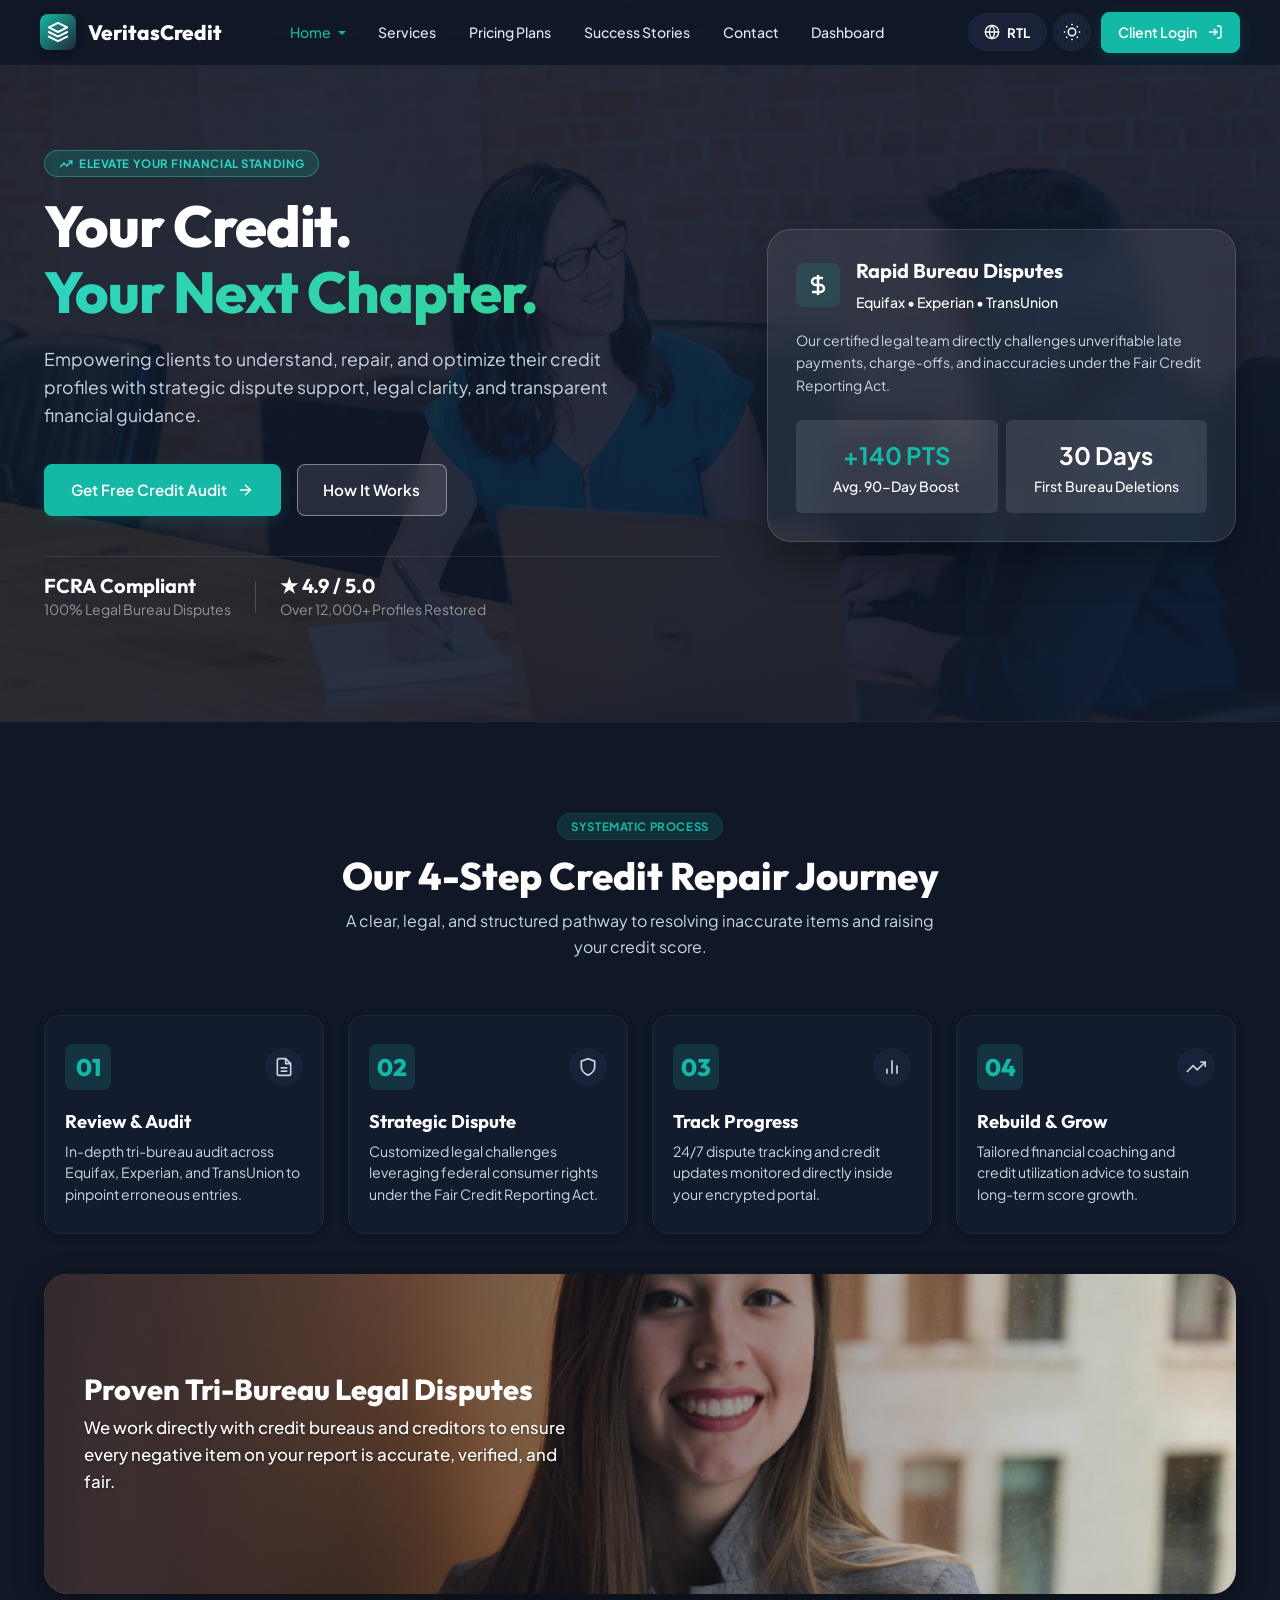
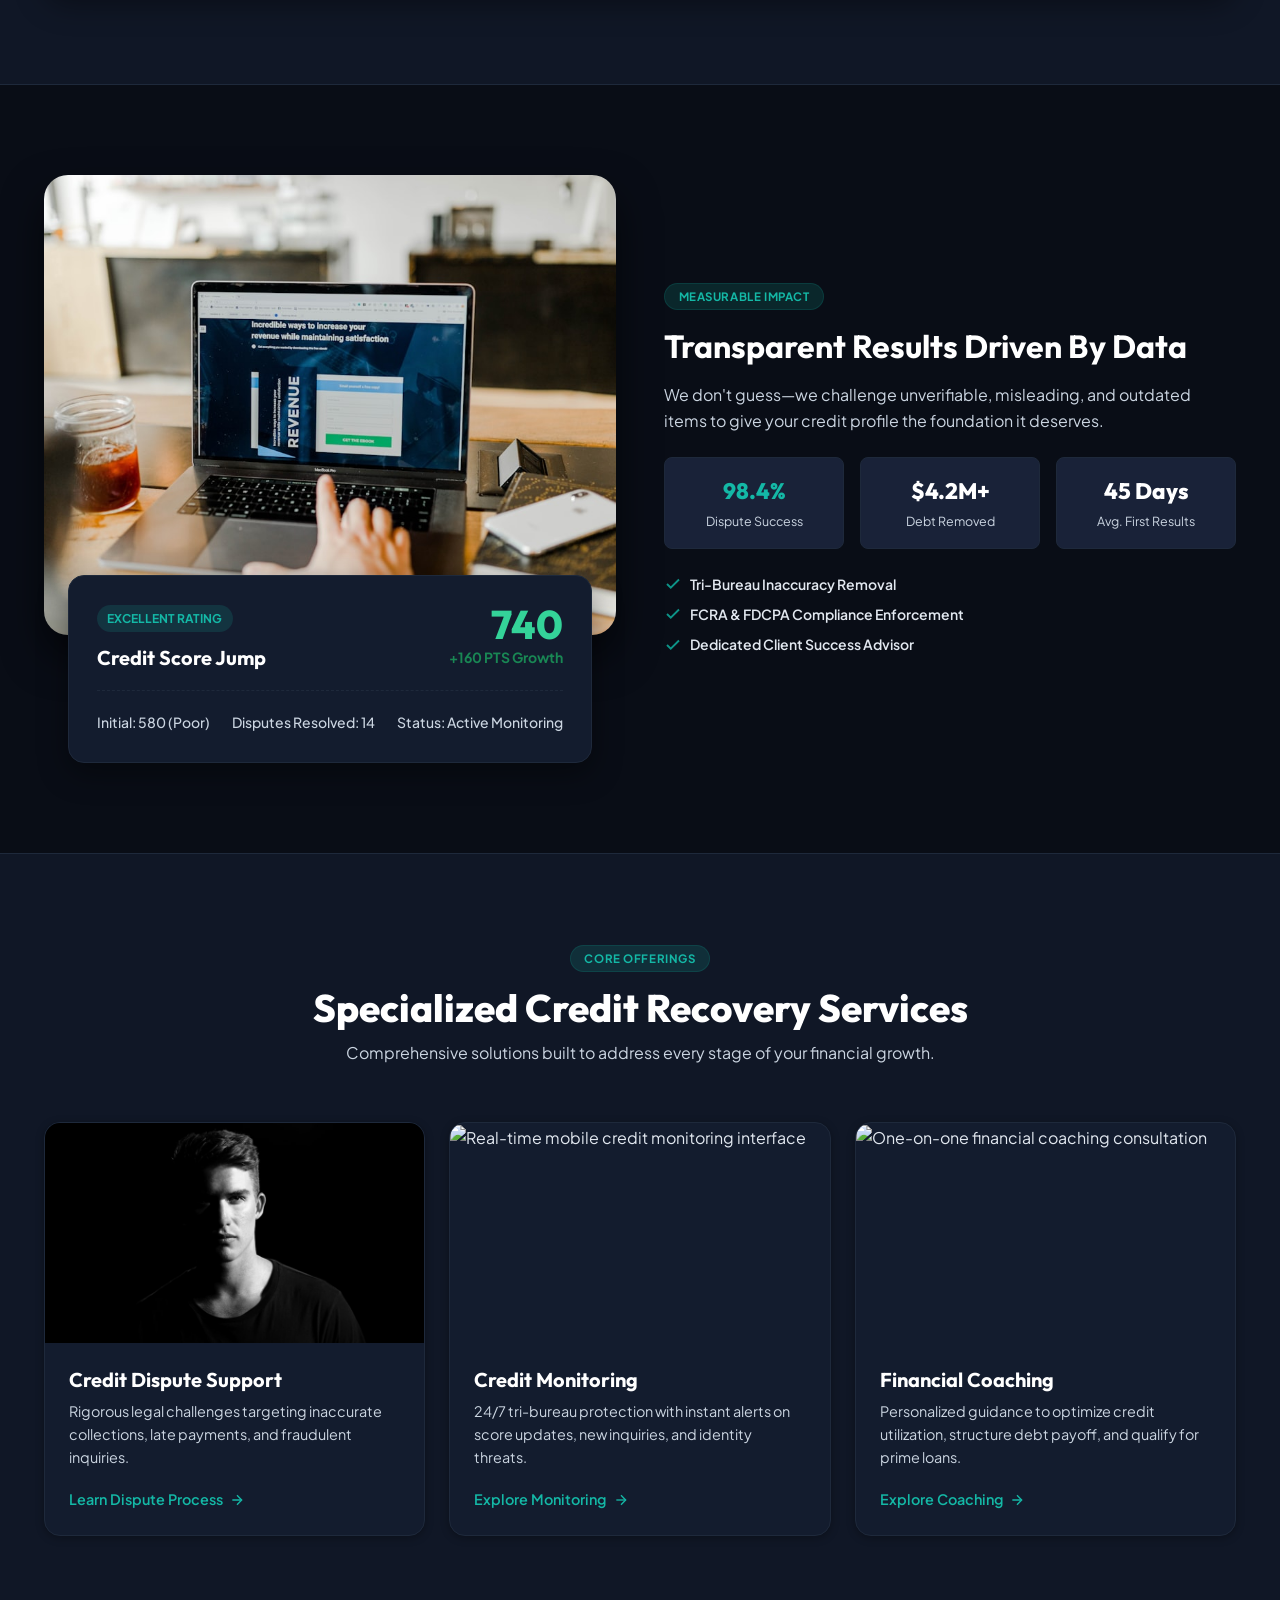
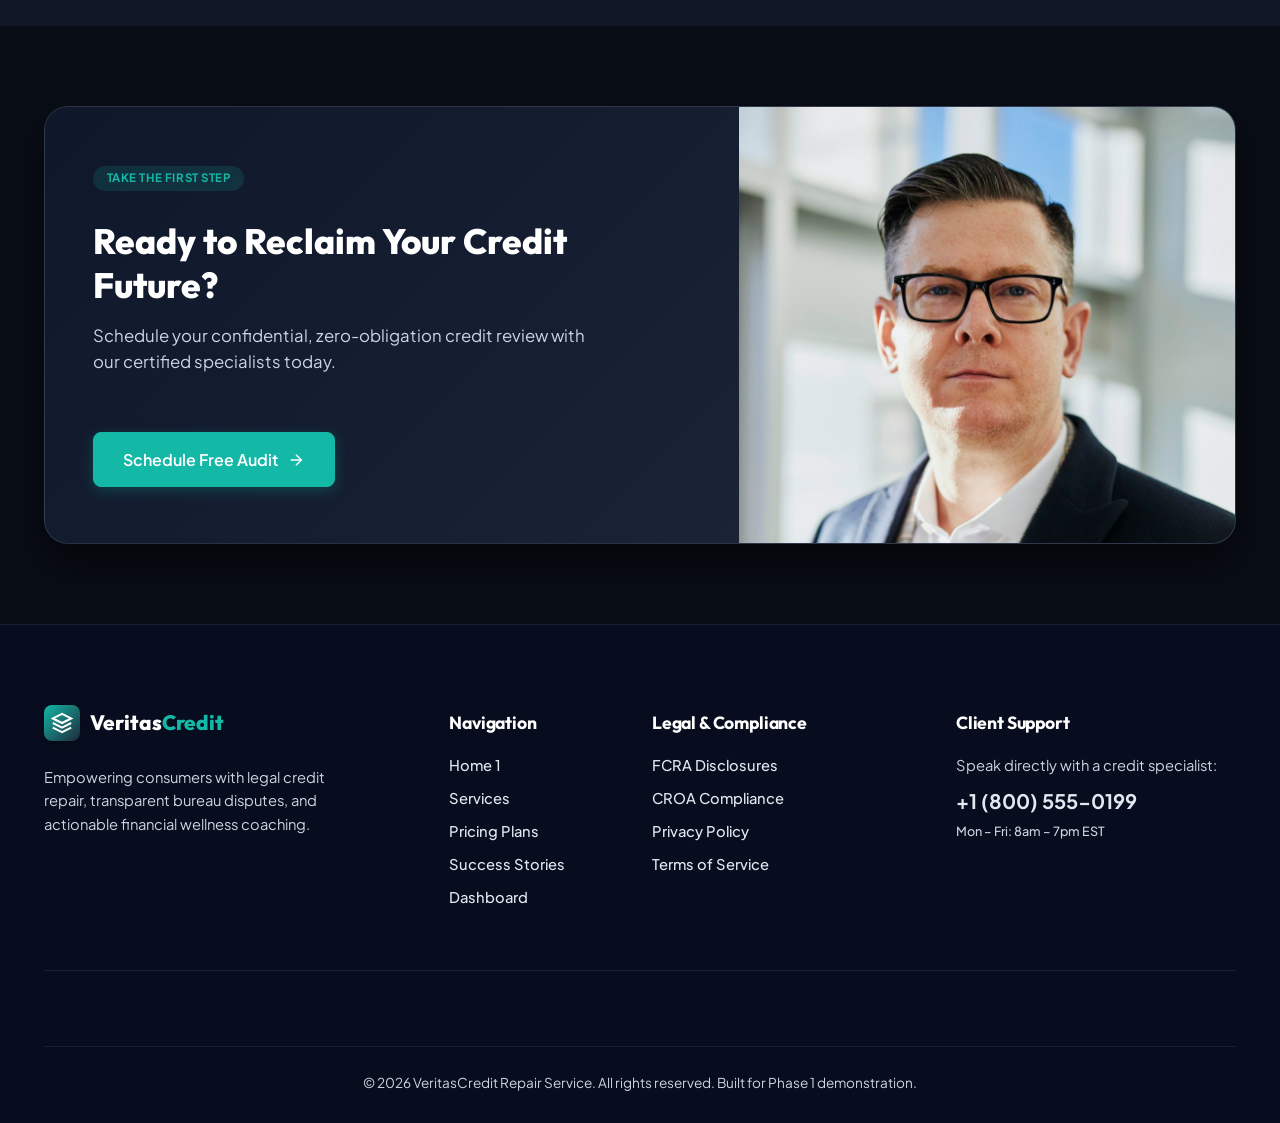
==== commit 71665bdd: "first commit" ====
--- a/index.html
+++ b/index.html
@@ -62,7 +62,7 @@
         </a>
 
         <!-- Mobile Toggler -->
-        <button class="navbar-toggler border-0 shadow-none p-2" type="button" data-bs-toggle="collapse" data-bs-target="#navbarContent" aria-controls="navbarContent" aria-expanded="false" aria-label="Toggle navigation" id="mobile-nav-toggler">
+        <button class="navbar-toggler border-0 shadow-none p-2" type="button" data-bs-target="#navbarContent" aria-controls="navbarContent" aria-expanded="false" aria-label="Toggle navigation" id="mobile-nav-toggler">
           <svg width="24" height="24" viewBox="0 0 24 24" fill="none" stroke="currentColor" stroke-width="2">
             <line x1="3" y1="12" x2="21" y2="12"></line>
             <line x1="3" y1="6" x2="21" y2="6"></line>
--- a/assets/css/style.css
+++ b/assets/css/style.css
@@ -480,13 +480,25 @@
 
   .header-navbar .navbar-collapse.show {
     display: block !important;
-    background-color: var(--bg-card);
-    border: 1px solid var(--border-color);
-    border-radius: var(--radius-md);
-    padding: 1.25rem;
-    margin-top: 0.75rem;
-    box-shadow: var(--shadow-md);
-    width: 100%;
+    background-color: var(--bg-card) !important;
+    border: 1px solid var(--border-color) !important;
+    border-radius: var(--radius-md) !important;
+    padding: 1.25rem !important;
+    margin-top: 0.75rem !important;
+    box-shadow: var(--shadow-md) !important;
+    width: 100% !important;
+    animation: menuSlideDown 0.25s cubic-bezier(0.16, 1, 0.3, 1) forwards;
+  }
+
+  @keyframes menuSlideDown {
+    0% {
+      opacity: 0;
+      transform: translateY(-8px);
+    }
+    100% {
+      opacity: 1;
+      transform: translateY(0);
+    }
   }
 
   .header-navbar .navbar-nav {
@@ -3649,11 +3661,39 @@
 .contact-option-card h3 {
   margin-top: 0.25rem !important;
   margin-bottom: 0.5rem !important;
+  min-height: 2.2rem !important;
+  display: flex !important;
+  align-items: center !important;
+}
+
+.contact-option-card .option-highlight {
+  font-size: 1.05rem !important;
+  word-break: break-word !important;
+  min-height: 2.5rem !important;
+  display: flex !important;
+  align-items: center !important;
+  margin-bottom: 0.75rem !important;
+}
+
+.contact-option-card p.small {
+  min-height: 2.8rem !important;
+  display: flex !important;
+  align-items: center !important;
+  margin-bottom: 0.75rem !important;
+}
+
+.contact-option-card .extra-small.text-subtle {
+  min-height: 2.4rem !important;
+  display: flex !important;
+  align-items: center !important;
+  margin-bottom: 1.25rem !important;
 }
 
 /* Push button down from card content */
 .contact-option-card .contact-card-btn {
-  margin-top: 1.25rem !important;
+  margin-top: auto !important;
+  width: 100% !important;
+  text-align: center !important;
 }
 
 /* Extra breathing room between cards in the row */
@@ -5415,21 +5455,34 @@
 .footer-hours,
 .footer-column .text-subtle,
 .site-footer .text-subtle,
-.top-bar-info .text-subtle,
-.extra-small.text-subtle {
+.top-bar-info .text-subtle {
   color: #e2e8f0 !important;
   opacity: 0.95 !important;
   font-weight: 500;
 }
 
-
-
-
-
-
-
-
-
-
-
-
+/* Universal High Contrast Rules for Light & Dark Mode */
+.text-subtle,
+.extra-small.text-subtle {
+  color: #475569 !important;
+  opacity: 1 !important;
+  font-weight: 500 !important;
+}
+
+[data-theme="dark"] .text-subtle,
+[data-theme="dark"] .extra-small.text-subtle {
+  color: #cbd5e1 !important;
+  opacity: 1 !important;
+}
+
+
+
+
+
+
+
+
+
+
+
+
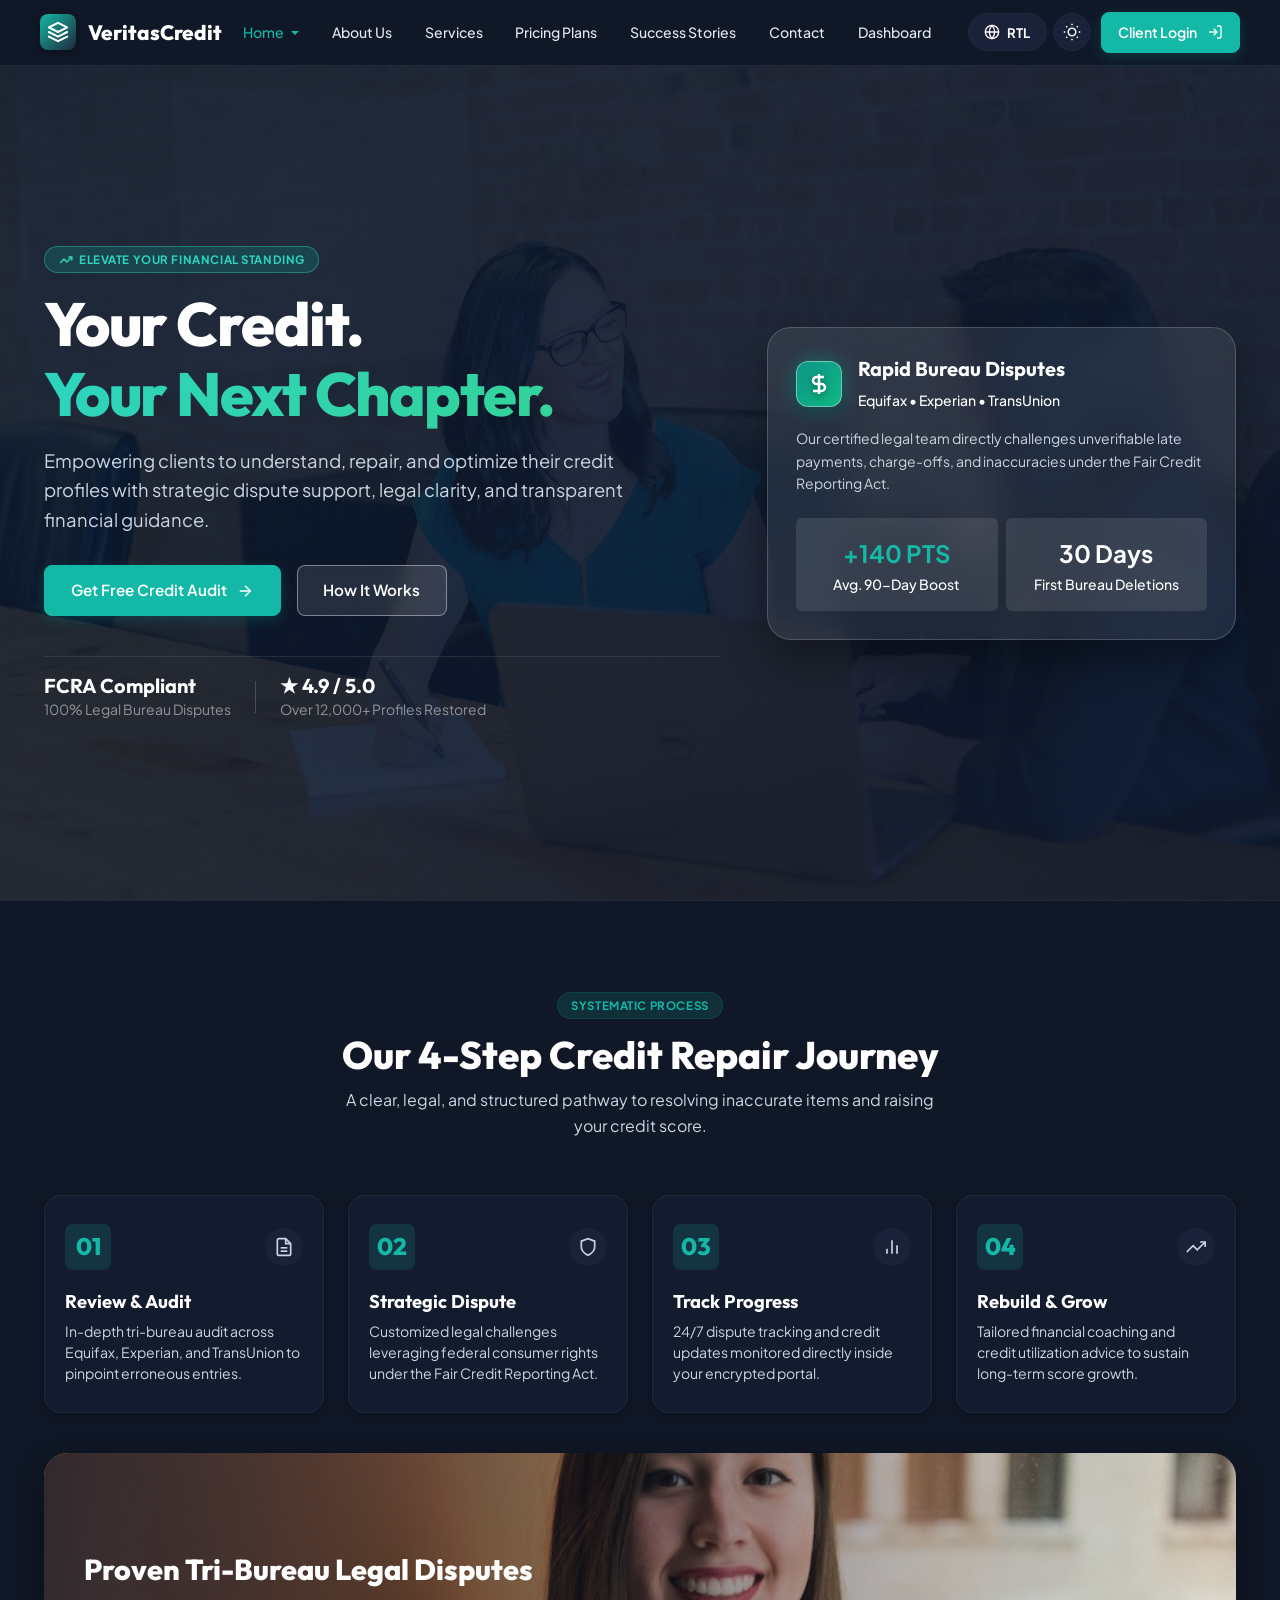
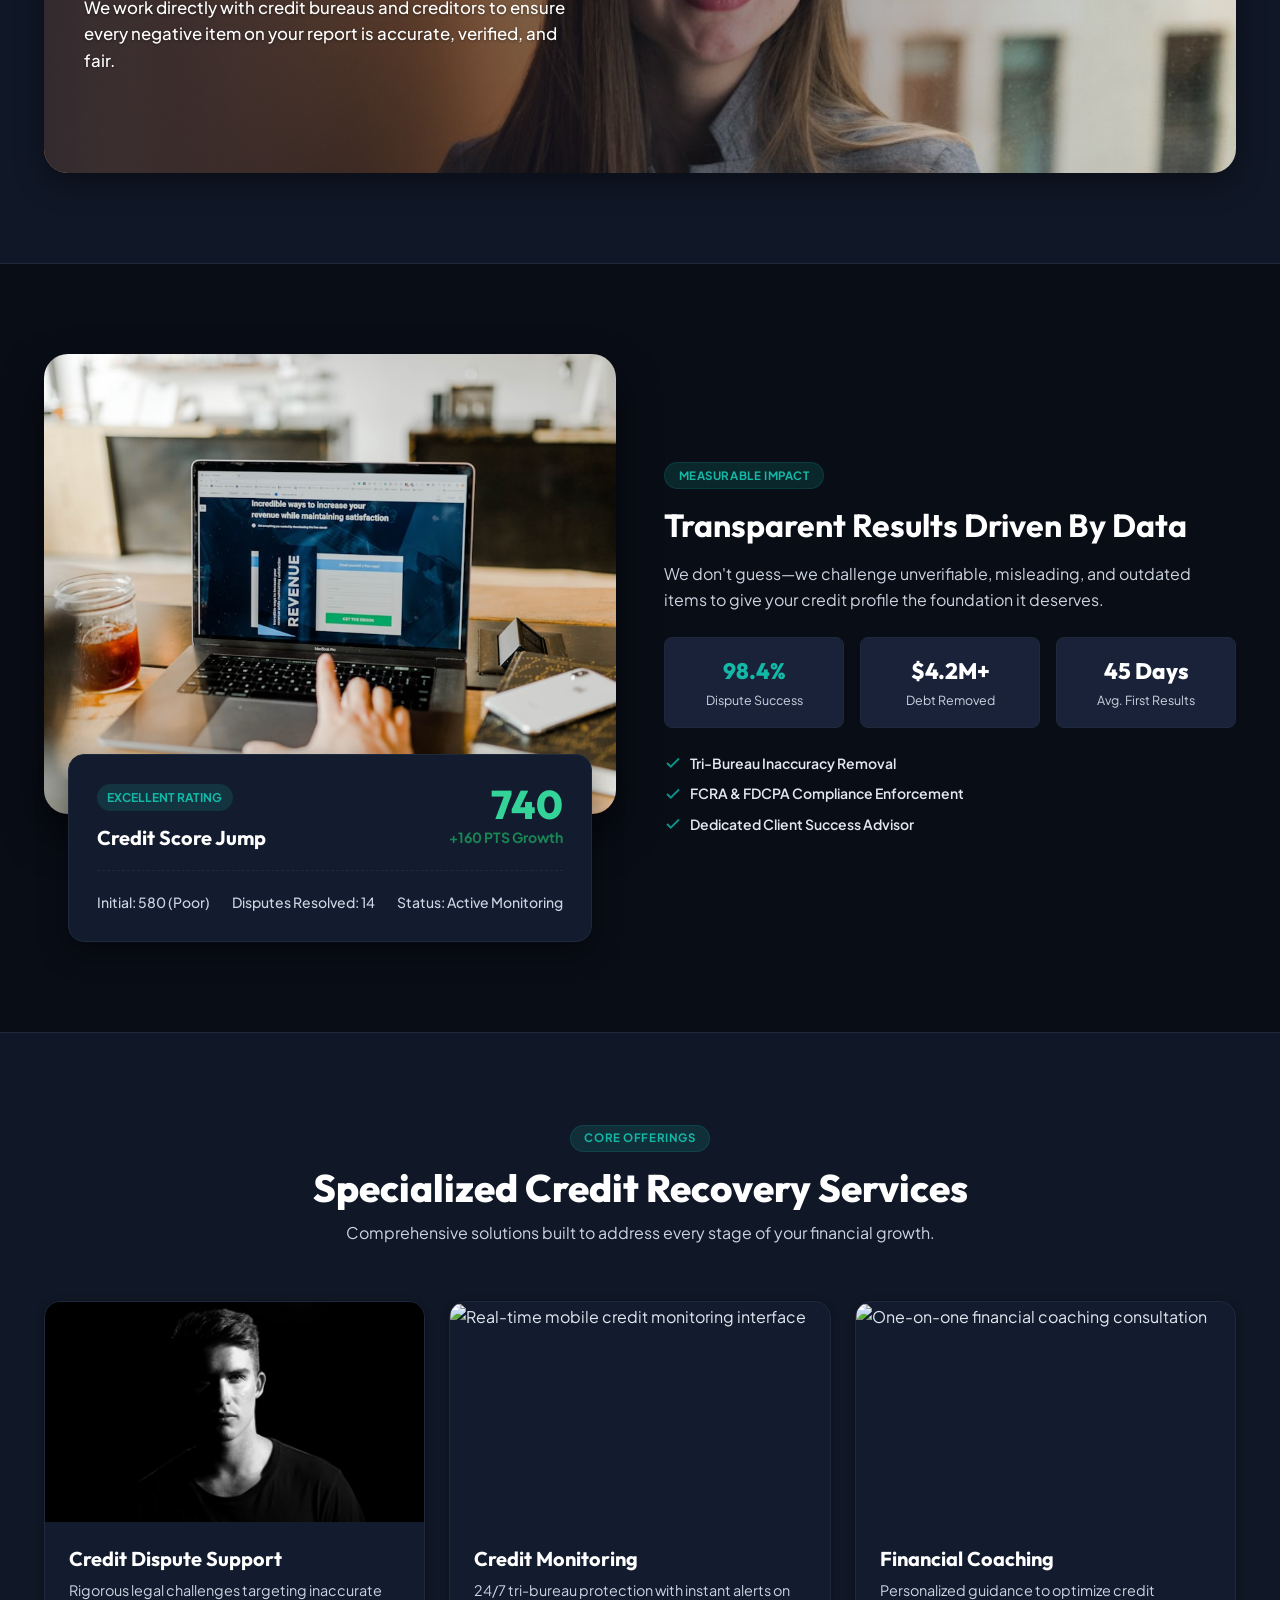
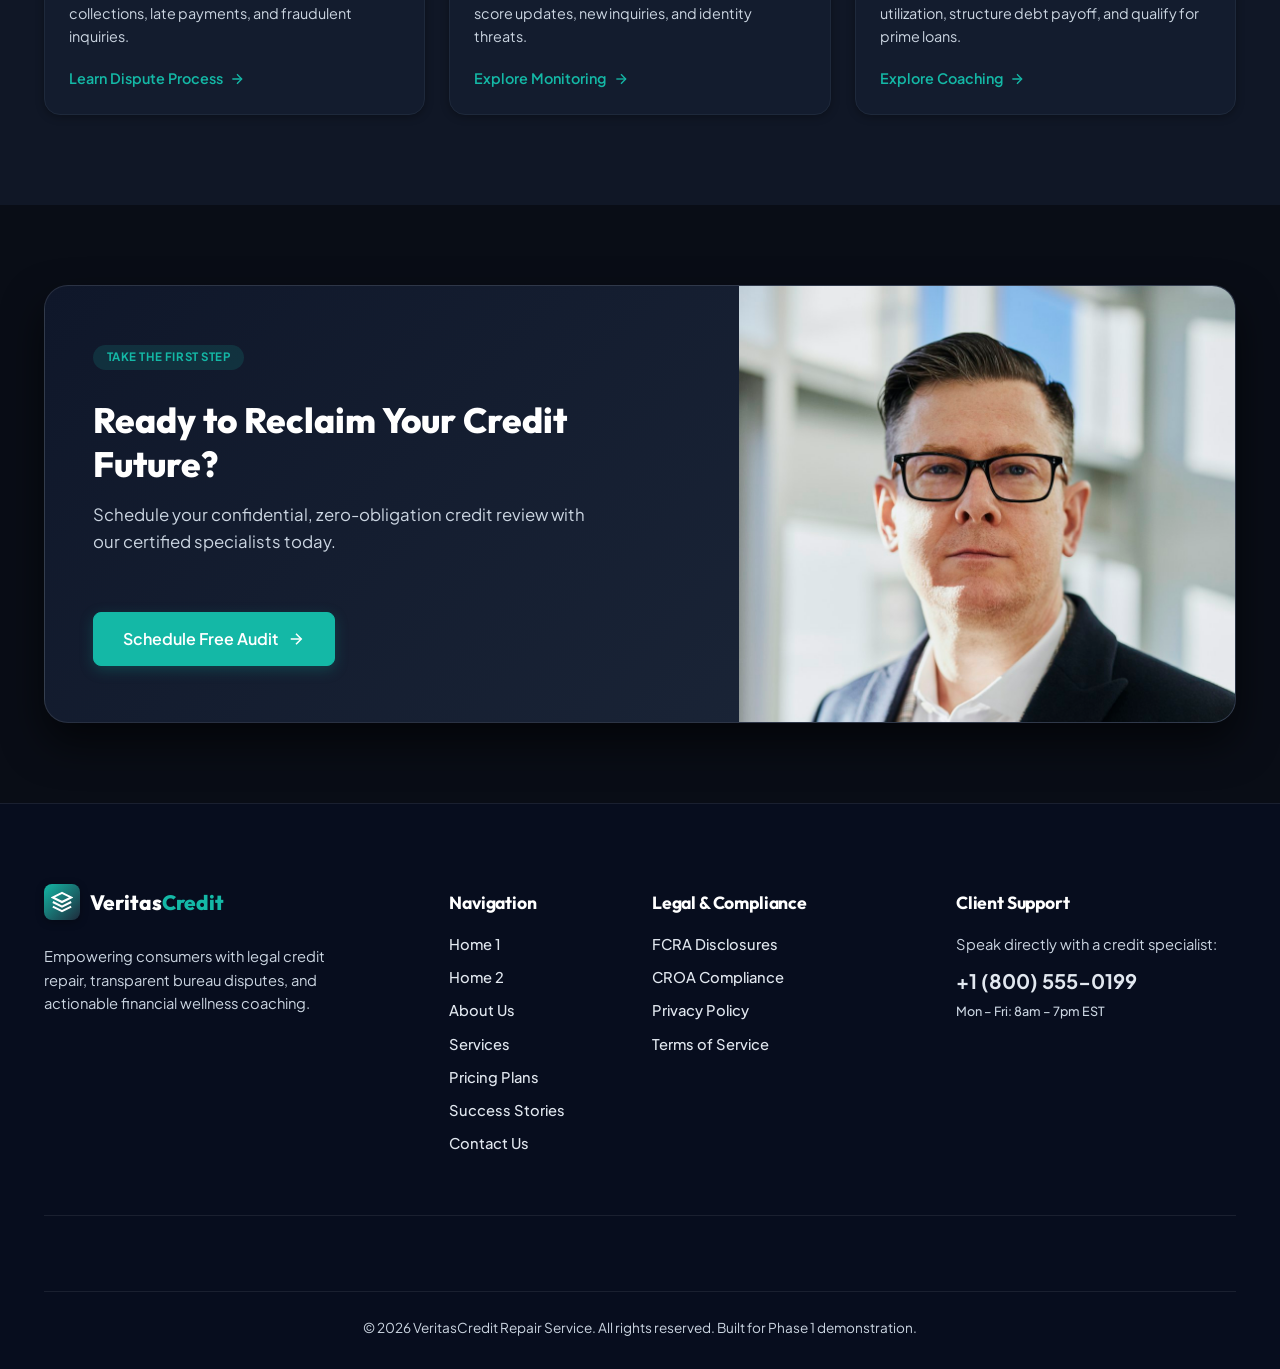
==== commit 657b0f40: "first commit" ====
--- a/index.html
+++ b/index.html
@@ -86,6 +86,7 @@
               </ul>
             </li>
 
+            <li class="nav-item"><a class="nav-link" href="about.html" id="link-about">About Us</a></li>
             <li class="nav-item"><a class="nav-link" href="services.html" id="link-services">Services</a></li>
             <li class="nav-item"><a class="nav-link" href="pricing.html" id="link-pricing">Pricing Plans</a></li>
             <li class="nav-item"><a class="nav-link" href="stories.html" id="link-stories">Success Stories</a></li>
@@ -189,7 +190,7 @@
         <div class="col-lg-5">
           <div class="hero-section-card-glass text-start">
             <div class="d-flex align-items-center gap-3 mb-3">
-              <div class="float-icon bg-teal text-white">
+              <div class="hero-card-icon-glow">
                 <svg width="24" height="24" viewBox="0 0 24 24" fill="none" stroke="currentColor" stroke-width="2.5">
                   <path d="M12 2v20M17 5H9.5a3.5 3.5 0 0 0 0 7h5a3.5 3.5 0 0 1 0 7H6"></path>
                 </svg>
@@ -548,10 +549,12 @@
           <h4 class="footer-heading">Navigation</h4>
           <ul class="footer-links">
             <li><a href="index.html">Home 1</a></li>
-            <li><a href="#">Services</a></li>
-            <li><a href="#">Pricing Plans</a></li>
-            <li><a href="#">Success Stories</a></li>
-            <li><a href="#">Dashboard</a></li>
+            <li><a href="home-2.html">Home 2</a></li>
+            <li><a href="about.html">About Us</a></li>
+            <li><a href="services.html">Services</a></li>
+            <li><a href="pricing.html">Pricing Plans</a></li>
+            <li><a href="stories.html">Success Stories</a></li>
+            <li><a href="contact.html">Contact Us</a></li>
           </ul>
         </div>
 
--- a/assets/css/style.css
+++ b/assets/css/style.css
@@ -26,6 +26,7 @@
   --brand-navy: #0F2942;
   --brand-navy-dark: #0A192F;
   --brand-teal: #0D9488;
+  --brand-teal-dark: #0F766E;
   --brand-teal-light: #CCFBF1;
   --brand-emerald: #10B981;
   --brand-gold: #0D9488;
@@ -63,6 +64,7 @@
   --brand-navy: #1E293B;
   --brand-navy-dark: #020617;
   --brand-teal: #14B8A6;
+  --brand-teal-dark: #0D9488;
   --brand-teal-light: rgba(20, 184, 166, 0.15);
   --brand-emerald: #34D399;
   --brand-gold: #14B8A6;
@@ -469,6 +471,36 @@
     padding: 0.4rem 0.6rem !important;
   }
 
+/* Mobile Navigation Backdrop & Scroll Lock */
+body.mobile-nav-open,
+html.mobile-nav-open {
+  overflow: hidden !important;
+  touch-action: none !important;
+  overscroll-behavior: none !important;
+}
+
+.navbar-backdrop-overlay {
+  position: fixed;
+  top: 0;
+  left: 0;
+  width: 100vw;
+  height: 100vh;
+  background: rgba(10, 25, 47, 0.48);
+  backdrop-filter: blur(4px);
+  -webkit-backdrop-filter: blur(4px);
+  z-index: 1040;
+  opacity: 0;
+  visibility: hidden;
+  transition: opacity 0.3s ease, visibility 0.3s ease;
+  pointer-events: none;
+}
+
+.navbar-backdrop-overlay.active {
+  opacity: 1;
+  visibility: visible;
+  pointer-events: auto;
+}
+
   .header-navbar .navbar-collapse {
     width: 100% !important;
     flex-basis: 100% !important;
@@ -485,8 +517,14 @@
     border-radius: var(--radius-md) !important;
     padding: 1.25rem !important;
     margin-top: 0.75rem !important;
-    box-shadow: var(--shadow-md) !important;
+    box-shadow: var(--shadow-lg) !important;
     width: 100% !important;
+    max-height: calc(100dvh - 90px) !important;
+    overflow-y: auto !important;
+    -webkit-overflow-scrolling: touch !important;
+    overscroll-behavior: contain !important;
+    position: relative;
+    z-index: 1050;
     animation: menuSlideDown 0.25s cubic-bezier(0.16, 1, 0.3, 1) forwards;
   }
 
@@ -610,25 +648,37 @@
 }
 
 /* ==========================================================================
-   SECTION 1 — HERO (HOME 1 FULL-WIDTH BACKGROUND IMAGE)
+   SECTION 1 — HERO (HOME 1 FULL-VIEWPORT HERO SECTION)
    ========================================================================== */
 .hero-section {
   position: relative;
-  padding-top: 150px;
-  padding-bottom: 100px;
-  background: linear-gradient(135deg, rgba(15, 23, 42, 0.85) 0%, rgba(15, 23, 42, 0.92) 100%),
-              url('../images/hero/hero-bg-home1.jpg') center/cover no-repeat;
+  width: 100%;
+  min-height: 100vh;
+  min-height: 100dvh;
+  display: flex;
+  align-items: center;
+  justify-content: center;
+  padding-top: calc(75px + 2rem);
+  padding-bottom: 2.5rem;
+  background: linear-gradient(135deg, rgba(10, 25, 47, 0.86) 0%, rgba(15, 23, 42, 0.94) 100%),
+              url('../images/hero/hero-bg-home1.jpg') center 30% / cover no-repeat;
   color: #ffffff;
   overflow: hidden;
 }
 
+.hero-section > .container {
+  width: 100%;
+  position: relative;
+  z-index: 2;
+}
+
 .hero-section .hero-title {
   color: #ffffff;
-  font-size: clamp(2.4rem, 4.5vw, 3.8rem);
+  font-size: clamp(2.2rem, 4.2vw + 0.5rem, 3.8rem);
   font-weight: 800;
-  letter-spacing: -0.02em;
-  margin-bottom: 1.2rem;
-  line-height: 1.15;
+  letter-spacing: -0.025em;
+  margin-bottom: 1.1rem;
+  line-height: 1.14;
 }
 
 .hero-section .hero-title .text-gradient {
@@ -638,10 +688,11 @@
 }
 
 .hero-section .hero-subtitle {
-  font-size: 1.1rem;
-  color: rgba(255, 255, 255, 0.85);
+  font-size: clamp(0.95rem, 1.1vw + 0.3rem, 1.15rem);
+  color: rgba(255, 255, 255, 0.88);
   max-width: 600px;
-  margin-bottom: 2.2rem;
+  margin-bottom: 1.85rem;
+  line-height: 1.62;
 }
 
 .hero-section .badge-eyebrow {
@@ -651,13 +702,33 @@
 }
 
 .hero-section-card-glass {
-  background: rgba(255, 255, 255, 0.07);
-  backdrop-filter: blur(12px);
-  -webkit-backdrop-filter: blur(12px);
-  border: 1px solid rgba(255, 255, 255, 0.15);
+  background: rgba(255, 255, 255, 0.08);
+  backdrop-filter: blur(14px);
+  -webkit-backdrop-filter: blur(14px);
+  border: 1px solid rgba(255, 255, 255, 0.18);
   border-radius: var(--radius-lg);
   padding: 1.75rem;
-  box-shadow: 0 20px 40px rgba(0, 0, 0, 0.3);
+  box-shadow: 0 20px 40px rgba(0, 0, 0, 0.35);
+  color: #ffffff;
+}
+
+.hero-card-icon-glow {
+  width: 46px;
+  height: 46px;
+  border-radius: 12px;
+  background: linear-gradient(135deg, #0D9488 0%, #10B981 100%);
+  color: #FFFFFF !important;
+  display: flex;
+  align-items: center;
+  justify-content: center;
+  flex-shrink: 0;
+  box-shadow: 0 0 20px rgba(13, 148, 136, 0.65), 0 4px 10px rgba(0, 0, 0, 0.3);
+  border: 1px solid rgba(255, 255, 255, 0.4);
+}
+
+.hero-card-icon-glow svg {
+  stroke: #FFFFFF !important;
+  filter: drop-shadow(0 2px 4px rgba(0, 0, 0, 0.4));
 }
 
 .hero-section .btn-custom-secondary {
@@ -1197,19 +1268,32 @@
 /* --- Editorial Hero (New Asymmetric 3-Column Composition) --- */
 .hero-editorial-section {
   position: relative;
-  padding-top: 140px;
-  padding-bottom: 90px;
-  background: radial-gradient(circle at 50% 10%, rgba(13, 148, 136, 0.06) 0%, transparent 50%),
-              radial-gradient(circle at 90% 80%, rgba(217, 119, 6, 0.04) 0%, transparent 40%);
+  width: 100%;
+  min-height: 100vh;
+  min-height: 100dvh;
+  display: flex;
+  align-items: center;
+  justify-content: center;
+  padding-top: calc(75px + 2rem);
+  padding-bottom: 2.5rem;
+  background: radial-gradient(circle at 50% 10%, rgba(13, 148, 136, 0.08) 0%, transparent 60%),
+              radial-gradient(circle at 90% 80%, rgba(217, 119, 6, 0.05) 0%, transparent 50%),
+              var(--bg-primary);
   overflow: hidden;
 }
 
+.hero-editorial-section > .container {
+  width: 100%;
+  position: relative;
+  z-index: 2;
+}
+
 .hero-editorial-display-title {
-  font-size: clamp(2.5rem, 5vw, 4.2rem);
+  font-size: clamp(2.2rem, 4.2vw + 0.5rem, 4rem);
   font-weight: 800;
-  letter-spacing: -0.02em;
-  margin-bottom: 1.25rem;
-  line-height: 1.15;
+  letter-spacing: -0.025em;
+  margin-bottom: 1.15rem;
+  line-height: 1.14;
 }
 
 .hero-editorial-visual-frame {
@@ -1235,14 +1319,14 @@
   overflow: hidden;
   box-shadow: var(--shadow-lg);
   border: 4px solid var(--bg-card);
-  height: 440px;
+  height: clamp(380px, 46vh, 520px);
 }
 
 .hero-editorial-center-img {
   width: 100%;
-  height: 100%;
+  height: clamp(380px, 46vh, 520px);
   object-fit: cover;
-  object-position: center top;
+  object-position: center 20%;
   display: block;
 }
 
@@ -5270,8 +5354,8 @@
   width: 100%;
   padding: 0.9rem 1.5rem;
   border-radius: 30px;
-  background: linear-gradient(135deg, var(--brand-teal) 0%, var(--brand-teal-dark) 100%);
-  color: #ffffff;
+  background: linear-gradient(135deg, var(--brand-teal) 0%, var(--brand-teal-dark) 100%) !important;
+  color: #ffffff !important;
   font-weight: 700;
   font-size: 1rem;
   border: none;
@@ -5286,9 +5370,9 @@
 
 .btn-auth-submit:hover {
   transform: translateY(-2px);
-  background: linear-gradient(135deg, #0f766e 0%, #115e59 100%);
+  background: linear-gradient(135deg, #0f766e 0%, #115e59 100%) !important;
   box-shadow: 0 6px 24px rgba(13, 148, 136, 0.5);
-  color: #ffffff;
+  color: #ffffff !important;
 }
 
 .auth-toggle-footer {
@@ -5475,14 +5559,828 @@
   opacity: 1 !important;
 }
 
-
-
-
-
-
-
-
-
-
-
-
+/* ==========================================================================
+   ABOUT US PAGE SPECIFIC STYLES
+   ========================================================================== */
+.about-page-hero {
+  padding-top: 140px;
+  padding-bottom: 70px;
+  background: radial-gradient(circle at 50% 10%, rgba(13, 148, 136, 0.08) 0%, transparent 60%);
+  overflow: hidden;
+}
+
+.page-hero-title {
+  font-family: var(--font-heading);
+  font-size: clamp(2.2rem, 4vw, 3.3rem);
+  font-weight: 800;
+  line-height: 1.18;
+  letter-spacing: -0.02em;
+  color: var(--text-main);
+}
+
+.page-hero-subtitle {
+  font-size: clamp(1rem, 1.3vw, 1.15rem);
+  color: var(--text-muted);
+  max-width: 820px;
+  line-height: 1.7;
+}
+
+.about-hero-pill {
+  display: inline-flex;
+  align-items: center;
+  gap: 8px;
+  padding: 8px 18px;
+  border-radius: var(--radius-full);
+  background: var(--bg-card);
+  border: 1px solid var(--border-color);
+  font-size: 0.88rem;
+  font-weight: 600;
+  color: var(--text-main);
+  box-shadow: var(--shadow-sm);
+  transition: var(--transition);
+}
+
+.about-hero-pill:hover {
+  border-color: var(--brand-teal);
+  transform: translateY(-2px);
+  box-shadow: var(--shadow-md);
+}
+
+.about-hero-media-wrap {
+  margin-top: 2.5rem;
+  position: relative;
+}
+
+.about-hero-image-frame {
+  position: relative;
+  border-radius: var(--radius-lg);
+  overflow: hidden;
+  box-shadow: var(--shadow-lg);
+  border: 1px solid var(--border-color);
+  max-height: 520px;
+}
+
+.about-hero-img {
+  width: 100%;
+  height: 500px;
+  object-fit: cover;
+  object-position: center 25%;
+  display: block;
+  transition: transform 0.6s ease;
+}
+
+.about-hero-image-frame:hover .about-hero-img {
+  transform: scale(1.02);
+}
+
+.about-hero-gradient-overlay {
+  position: absolute;
+  inset: 0;
+  background: linear-gradient(180deg, rgba(10, 25, 47, 0.05) 0%, rgba(10, 25, 47, 0.45) 100%);
+  pointer-events: none;
+}
+
+.about-floating-stat-card {
+  position: absolute;
+  display: flex;
+  align-items: center;
+  gap: 14px;
+  padding: 14px 22px;
+  background: var(--bg-glass);
+  backdrop-filter: blur(16px);
+  -webkit-backdrop-filter: blur(16px);
+  border-radius: var(--radius-md);
+  border: 1px solid rgba(255, 255, 255, 0.35);
+  box-shadow: var(--shadow-lg);
+  z-index: 5;
+  transition: var(--transition);
+}
+
+.about-floating-stat-card:hover {
+  transform: translateY(-3px);
+  box-shadow: var(--shadow-glow);
+}
+
+[data-theme="dark"] .about-floating-stat-card {
+  border: 1px solid rgba(255, 255, 255, 0.12);
+  background: rgba(19, 28, 46, 0.9);
+}
+
+.card-top-left {
+  top: 24px;
+  left: 24px;
+}
+
+.card-bottom-right {
+  bottom: 24px;
+  right: 24px;
+}
+
+.stat-badge-icon {
+  width: 44px;
+  height: 44px;
+  border-radius: 12px;
+  display: flex;
+  align-items: center;
+  justify-content: center;
+  flex-shrink: 0;
+}
+
+.bg-teal-subtle {
+  background: rgba(13, 148, 136, 0.15);
+  color: var(--brand-teal);
+}
+
+.bg-gold-subtle {
+  background: rgba(245, 158, 11, 0.15);
+  color: #F59E0B;
+}
+
+.stat-badge-number {
+  font-family: var(--font-heading);
+  font-size: 1.2rem;
+  font-weight: 800;
+  color: var(--text-main);
+  line-height: 1.2;
+}
+
+.stat-badge-label {
+  font-size: 0.78rem;
+  font-weight: 500;
+  color: var(--text-subtle);
+}
+
+/* About Counter Section */
+.about-counter-section {
+  padding: 55px 0;
+  background: var(--bg-surface);
+  border-top: 1px solid var(--border-color);
+  border-bottom: 1px solid var(--border-color);
+}
+
+.about-counter-card {
+  text-align: center;
+  padding: 1.25rem 1rem;
+  background: var(--bg-card);
+  border-radius: var(--radius-md);
+  border: 1px solid var(--border-color);
+  box-shadow: var(--shadow-sm);
+  transition: var(--transition);
+}
+
+.about-counter-card:hover {
+  transform: translateY(-4px);
+  border-color: var(--brand-teal);
+  box-shadow: var(--shadow-md);
+}
+
+.about-counter-card .counter-val {
+  font-size: clamp(1.9rem, 3vw, 2.6rem);
+  font-weight: 800;
+  color: var(--text-main);
+  line-height: 1.1;
+  margin-bottom: 4px;
+}
+
+.about-counter-card .counter-label {
+  font-size: 0.98rem;
+  font-weight: 700;
+  color: var(--text-main);
+  margin-bottom: 2px;
+}
+
+.about-counter-card .counter-sub {
+  font-size: 0.82rem;
+  color: var(--text-subtle);
+}
+
+/* About Story Section */
+.about-story-section {
+  padding: 95px 0;
+}
+
+.story-image-wrap {
+  border-radius: var(--radius-lg);
+  overflow: hidden;
+  box-shadow: var(--shadow-lg);
+  border: 1px solid var(--border-color);
+  position: relative;
+}
+
+.story-image {
+  width: 100%;
+  height: 490px;
+  object-fit: cover;
+  object-position: center top;
+  display: block;
+}
+
+.story-experience-card {
+  position: absolute;
+  bottom: 20px;
+  right: 20px;
+  display: flex;
+  align-items: center;
+  gap: 14px;
+  padding: 16px 22px;
+  background: var(--bg-glass);
+  backdrop-filter: blur(14px);
+  -webkit-backdrop-filter: blur(14px);
+  border-radius: var(--radius-md);
+  border: 1px solid rgba(255, 255, 255, 0.35);
+  box-shadow: var(--shadow-lg);
+  max-width: 320px;
+}
+
+[data-theme="dark"] .story-experience-card {
+  border: 1px solid rgba(255, 255, 255, 0.12);
+  background: rgba(19, 28, 46, 0.92);
+}
+
+.exp-number {
+  font-size: 2.3rem;
+  font-weight: 800;
+  color: var(--brand-teal);
+  line-height: 1;
+}
+
+.exp-text strong {
+  display: block;
+  font-size: 0.95rem;
+  color: var(--text-main);
+}
+
+.exp-text span {
+  display: block;
+  font-size: 0.78rem;
+  color: var(--text-subtle);
+  line-height: 1.35;
+}
+
+.story-pillars-grid {
+  display: flex;
+  flex-direction: column;
+  gap: 1.35rem;
+}
+
+.pillar-item {
+  display: flex;
+  gap: 16px;
+  align-items: flex-start;
+  padding: 16px 20px;
+  background: var(--bg-card);
+  border-radius: var(--radius-md);
+  border: 1px solid var(--border-color);
+  transition: var(--transition);
+}
+
+.pillar-item:hover {
+  border-color: var(--brand-teal);
+  transform: translateX(4px);
+  box-shadow: var(--shadow-sm);
+}
+
+.pillar-icon {
+  width: 42px;
+  height: 42px;
+  border-radius: 10px;
+  background: var(--brand-teal-light);
+  color: var(--brand-teal);
+  display: flex;
+  align-items: center;
+  justify-content: center;
+  flex-shrink: 0;
+  margin-top: 2px;
+}
+
+.pillar-title {
+  font-size: 1.05rem;
+  font-weight: 700;
+  color: var(--text-main);
+  margin-bottom: 4px;
+}
+
+.pillar-desc {
+  font-size: 0.88rem;
+  color: var(--text-muted);
+  margin-bottom: 0;
+  line-height: 1.55;
+}
+
+/* About Tech & Operations Section */
+.about-tech-section {
+  padding: 95px 0;
+  background: var(--bg-surface);
+  border-top: 1px solid var(--border-color);
+  border-bottom: 1px solid var(--border-color);
+}
+
+.tech-feature-card {
+  display: flex;
+  gap: 18px;
+  padding: 22px 24px;
+  background: var(--bg-card);
+  border-radius: var(--radius-md);
+  border: 1px solid var(--border-color);
+  box-shadow: var(--shadow-sm);
+  transition: var(--transition);
+}
+
+.tech-feature-card:hover {
+  transform: translateY(-4px);
+  box-shadow: var(--shadow-md);
+  border-color: var(--brand-teal);
+}
+
+.tech-icon-box {
+  width: 48px;
+  height: 48px;
+  border-radius: 12px;
+  background: var(--brand-teal-light);
+  color: var(--brand-teal);
+  display: flex;
+  align-items: center;
+  justify-content: center;
+  flex-shrink: 0;
+}
+
+.tech-card-title {
+  font-size: 1.08rem;
+  font-weight: 700;
+  color: var(--text-main);
+  margin-bottom: 6px;
+}
+
+.tech-card-desc {
+  font-size: 0.88rem;
+  color: var(--text-muted);
+  margin-bottom: 0;
+  line-height: 1.55;
+}
+
+.tech-media-frame {
+  position: relative;
+  border-radius: var(--radius-lg);
+  overflow: hidden;
+  box-shadow: var(--shadow-lg);
+  border: 1px solid var(--border-color);
+}
+
+.tech-img {
+  width: 100%;
+  height: 470px;
+  object-fit: cover;
+  object-position: center;
+  display: block;
+}
+
+.tech-badge-overlay {
+  position: absolute;
+  bottom: 20px;
+  left: 20px;
+  display: inline-flex;
+  align-items: center;
+  gap: 10px;
+  padding: 10px 18px;
+  border-radius: var(--radius-full);
+  background: rgba(10, 25, 47, 0.88);
+  backdrop-filter: blur(10px);
+  color: #FFFFFF;
+  font-size: 0.82rem;
+  font-weight: 600;
+  border: 1px solid rgba(255, 255, 255, 0.2);
+}
+
+.live-dot {
+  width: 9px;
+  height: 9px;
+  border-radius: 50%;
+  background: #10B981;
+  box-shadow: 0 0 10px #10B981;
+  animation: pulseLive 2s infinite;
+}
+
+@keyframes pulseLive {
+  0% { transform: scale(0.95); box-shadow: 0 0 0 0 rgba(16, 185, 129, 0.7); }
+  70% { transform: scale(1.1); box-shadow: 0 0 0 8px rgba(16, 185, 129, 0); }
+  100% { transform: scale(0.95); box-shadow: 0 0 0 0 rgba(16, 185, 129, 0); }
+}
+
+/* About Values Section */
+.about-values-section {
+  padding: 95px 0;
+}
+
+.value-box-card {
+  padding: 34px 26px;
+  background: var(--bg-card);
+  border-radius: var(--radius-lg);
+  border: 1px solid var(--border-color);
+  box-shadow: var(--shadow-sm);
+  transition: var(--transition);
+  text-align: center;
+}
+
+.value-box-card:hover {
+  transform: translateY(-6px);
+  box-shadow: var(--shadow-md);
+  border-color: var(--brand-teal);
+}
+
+.value-icon-circle {
+  width: 62px;
+  height: 62px;
+  border-radius: 50%;
+  display: flex;
+  align-items: center;
+  justify-content: center;
+  margin: 0 auto 1.35rem auto;
+}
+
+.value-card-title {
+  font-size: 1.15rem;
+  font-weight: 700;
+  color: var(--text-main);
+  margin-bottom: 10px;
+}
+
+.value-card-desc {
+  font-size: 0.88rem;
+  color: var(--text-muted);
+  line-height: 1.6;
+  margin-bottom: 0;
+}
+
+/* About Timeline Section */
+.about-timeline-section {
+  padding: 95px 0;
+  background: var(--bg-surface);
+  border-top: 1px solid var(--border-color);
+  border-bottom: 1px solid var(--border-color);
+}
+
+.timeline-wrapper {
+  max-width: 860px;
+  margin: 0 auto;
+  position: relative;
+}
+
+.timeline-wrapper::before {
+  content: '';
+  position: absolute;
+  top: 10px;
+  bottom: 20px;
+  left: 95px;
+  width: 2px;
+  background: var(--border-color);
+}
+
+.timeline-row {
+  display: flex;
+  align-items: flex-start;
+  margin-bottom: 30px;
+  position: relative;
+}
+
+.timeline-year {
+  width: 75px;
+  font-size: 1.25rem;
+  font-weight: 800;
+  color: var(--brand-teal);
+  text-align: right;
+  flex-shrink: 0;
+  padding-top: 14px;
+}
+
+.timeline-marker {
+  width: 16px;
+  height: 16px;
+  border-radius: 50%;
+  background: var(--brand-teal);
+  border: 3px solid var(--bg-card);
+  box-shadow: 0 0 0 3px var(--brand-teal-light);
+  z-index: 2;
+  margin-top: 20px;
+  margin-left: 12px;
+  margin-right: 22px;
+  flex-shrink: 0;
+}
+
+.timeline-content-box {
+  flex-grow: 1;
+  padding: 22px 26px;
+  background: var(--bg-card);
+  border-radius: var(--radius-md);
+  border: 1px solid var(--border-color);
+  box-shadow: var(--shadow-sm);
+  transition: var(--transition);
+}
+
+.timeline-content-box:hover {
+  border-color: var(--brand-teal);
+  box-shadow: var(--shadow-md);
+  transform: translateX(4px);
+}
+
+.timeline-title {
+  font-size: 1.15rem;
+  font-weight: 700;
+  color: var(--text-main);
+  margin-bottom: 6px;
+}
+
+.timeline-desc {
+  font-size: 0.9rem;
+  color: var(--text-muted);
+  margin-bottom: 0;
+  line-height: 1.6;
+}
+
+/* About Team Section */
+.about-team-section {
+  padding: 95px 0;
+}
+
+.team-card {
+  background: var(--bg-card);
+  border-radius: var(--radius-lg);
+  border: 1px solid var(--border-color);
+  overflow: hidden;
+  box-shadow: var(--shadow-sm);
+  transition: var(--transition);
+  display: flex;
+  flex-direction: column;
+}
+
+.team-card:hover {
+  transform: translateY(-6px);
+  box-shadow: var(--shadow-lg);
+  border-color: var(--brand-teal);
+}
+
+.team-img-wrap {
+  position: relative;
+  height: 290px;
+  overflow: hidden;
+  background: var(--bg-surface);
+}
+
+.team-img {
+  width: 100%;
+  height: 100%;
+  object-fit: cover;
+  object-position: center 10%;
+  display: block;
+  transition: transform 0.5s cubic-bezier(0.4, 0, 0.2, 1);
+}
+
+.team-card:hover .team-img {
+  transform: scale(1.04);
+}
+
+.team-badge {
+  position: absolute;
+  bottom: 12px;
+  left: 12px;
+  padding: 4px 12px;
+  border-radius: var(--radius-full);
+  background: rgba(10, 25, 47, 0.88);
+  backdrop-filter: blur(8px);
+  color: #FFFFFF;
+  font-size: 0.75rem;
+  font-weight: 600;
+  border: 1px solid rgba(255, 255, 255, 0.15);
+}
+
+.team-body {
+  padding: 24px;
+  display: flex;
+  flex-direction: column;
+  flex-grow: 1;
+}
+
+.team-name {
+  font-size: 1.15rem;
+  font-weight: 700;
+  color: var(--text-main);
+  margin-bottom: 4px;
+}
+
+.team-role {
+  font-size: 0.85rem;
+  font-weight: 600;
+  color: var(--brand-teal);
+  margin-bottom: 12px;
+}
+
+.team-bio {
+  font-size: 0.86rem;
+  color: var(--text-muted);
+  line-height: 1.55;
+  margin-bottom: 16px;
+  flex-grow: 1;
+}
+
+.team-socials {
+  display: flex;
+  gap: 8px;
+  flex-wrap: wrap;
+}
+
+.badge-cert {
+  font-size: 0.72rem;
+  font-weight: 600;
+  padding: 4px 9px;
+  border-radius: 6px;
+  background: var(--bg-surface);
+  color: var(--text-muted);
+  border: 1px solid var(--border-color);
+}
+
+/* About Trust Bar Section */
+.about-trust-bar-section {
+  padding: 45px 0;
+  background: var(--brand-navy-dark);
+  color: #FFFFFF;
+}
+
+.trust-bar-heading {
+  color: #FFFFFF;
+  font-size: 1.35rem;
+  font-weight: 800;
+  letter-spacing: -0.01em;
+}
+
+.trust-bar-sub {
+  color: #94A3B8;
+  font-size: 0.88rem;
+  font-weight: 500;
+}
+
+.trust-badges-grid {
+  display: grid;
+  grid-template-columns: repeat(4, 1fr);
+  gap: 12px;
+  align-items: center;
+}
+
+.trust-badge-item {
+  display: flex;
+  align-items: center;
+  justify-content: center;
+  gap: 8px;
+  padding: 11px 12px;
+  border-radius: var(--radius-full);
+  background: rgba(255, 255, 255, 0.07);
+  border: 1px solid rgba(255, 255, 255, 0.16);
+  color: #FFFFFF;
+  font-size: 0.84rem;
+  font-weight: 600;
+  white-space: nowrap;
+  transition: var(--transition);
+}
+
+.trust-badge-item:hover {
+  background: rgba(255, 255, 255, 0.14);
+  border-color: var(--brand-teal);
+  transform: translateY(-2px);
+  box-shadow: 0 4px 15px rgba(0,0,0,0.2);
+}
+
+/* About FAQ Section */
+.about-faq-section {
+  padding: 95px 0;
+}
+
+.accordion-custom .accordion-item {
+  background: var(--bg-card);
+  border: 1px solid var(--border-color);
+  border-radius: var(--radius-md) !important;
+  margin-bottom: 16px;
+  overflow: hidden;
+  box-shadow: var(--shadow-sm);
+}
+
+.accordion-custom .accordion-button {
+  background: var(--bg-card);
+  color: var(--text-main);
+  font-weight: 700;
+  font-size: 1.05rem;
+  padding: 20px 24px;
+  box-shadow: none !important;
+}
+
+.accordion-custom .accordion-button:not(.collapsed) {
+  color: var(--brand-teal);
+  background: var(--bg-surface);
+  border-bottom: 1px solid var(--border-color);
+}
+
+.accordion-custom .accordion-button::after {
+  filter: grayscale(1);
+  transition: transform 0.3s ease;
+}
+
+[data-theme="dark"] .accordion-custom .accordion-button::after {
+  filter: invert(1);
+}
+
+.accordion-custom .accordion-body {
+  color: var(--text-muted);
+  font-size: 0.95rem;
+  line-height: 1.7;
+  padding: 22px 24px;
+  background: var(--bg-card);
+}
+
+/* About CTA Box Specific Styles */
+.about-cta-box {
+  background: linear-gradient(135deg, #07101E 0%, #0C2138 55%, #0B4F50 130%);
+  border-radius: var(--radius-lg);
+  padding: 4.5rem 2rem;
+  position: relative;
+  overflow: hidden;
+  border: 1px solid rgba(45, 212, 191, 0.28);
+  box-shadow: 0 25px 50px rgba(10, 25, 47, 0.25);
+}
+
+.about-cta-box::before {
+  content: '';
+  position: absolute;
+  top: -50%;
+  left: 50%;
+  transform: translateX(-50%);
+  width: 600px;
+  height: 350px;
+  background: radial-gradient(circle, rgba(13, 148, 136, 0.25) 0%, transparent 70%);
+  pointer-events: none;
+}
+
+.about-cta-box .badge-eyebrow {
+  background: rgba(45, 212, 191, 0.15) !important;
+  color: #2DD4BF !important;
+  border: 1px solid rgba(45, 212, 191, 0.35) !important;
+  display: inline-flex;
+  align-items: center;
+  gap: 6px;
+  font-weight: 700;
+  letter-spacing: 0.05em;
+}
+
+.about-cta-box .cta-title {
+  font-size: clamp(2rem, 3.5vw, 2.85rem);
+  font-weight: 800;
+  color: #FFFFFF !important;
+  margin-top: 1rem;
+  margin-bottom: 1rem;
+  letter-spacing: -0.02em;
+  position: relative;
+  z-index: 2;
+}
+
+.about-cta-box .cta-subtitle {
+  font-size: clamp(1rem, 1.3vw, 1.15rem);
+  color: #CBD5E1 !important;
+  max-width: 680px;
+  margin-inline: auto;
+  margin-bottom: 2.25rem;
+  line-height: 1.65;
+  position: relative;
+  z-index: 2;
+}
+
+.about-cta-box .btn-custom-secondary {
+  background: rgba(255, 255, 255, 0.12) !important;
+  color: #FFFFFF !important;
+  border: 1px solid rgba(255, 255, 255, 0.35) !important;
+  backdrop-filter: blur(10px);
+  transition: var(--transition);
+  position: relative;
+  z-index: 2;
+}
+
+.about-cta-box .btn-custom-secondary:hover {
+  background: rgba(255, 255, 255, 0.22) !important;
+  border-color: #FFFFFF !important;
+  color: #FFFFFF !important;
+  transform: translateY(-2px);
+  box-shadow: 0 10px 25px rgba(0, 0, 0, 0.25);
+}
+
+.about-cta-box .btn-custom-primary {
+  position: relative;
+  z-index: 2;
+}
+
+
+
+
+
+
+
+
+
+
+
+
+
--- a/assets/css/responsive.css
+++ b/assets/css/responsive.css
@@ -88,35 +88,82 @@
    BREAKPOINT: EXTRA SMALL & SMALL MOBILE (320px - 575.98px)
    ========================================================================== */
 @media (max-width: 575.98px) {
-  .hero-section {
-    padding-top: 110px;
-    padding-bottom: 50px;
+  .hero-section,
+  .hero-editorial-section {
+    min-height: 100vh;
+    min-height: 100dvh;
+    display: flex;
+    align-items: center;
+    justify-content: center;
+    padding-top: 90px;
+    padding-bottom: 2rem;
     text-align: center;
   }
 
-  .hero-title {
-    font-size: 2.1rem;
-    line-height: 1.2;
+  .hero-title,
+  .hero-editorial-display-title {
+    font-size: clamp(1.8rem, 6.8vw, 2.25rem);
+    line-height: 1.15;
+    margin-bottom: 0.85rem;
   }
 
   .hero-subtitle {
-    font-size: 0.95rem;
+    font-size: 0.92rem;
+    line-height: 1.55;
     margin-inline: auto;
+    margin-bottom: 1.4rem;
   }
 
   .hero-actions {
     justify-content: center;
     flex-direction: column;
     width: 100%;
+    gap: 0.65rem;
+    margin-bottom: 1.5rem;
   }
 
   .hero-actions .btn-custom-primary,
   .hero-actions .btn-custom-secondary {
     width: 100%;
+    justify-content: center;
+    text-align: center;
+    padding: 12px 18px;
+    font-size: 0.92rem;
   }
 
   .hero-img {
-    height: 300px;
+    height: 280px;
+  }
+
+  .hero-editorial-center-img-box,
+  .hero-editorial-center-img {
+    height: 280px !important;
+    border-radius: var(--radius-md);
+  }
+
+  .hero-editorial-badge-top {
+    padding: 7px 10px !important;
+    margin: 8px !important;
+    gap: 8px !important;
+    border-radius: 10px !important;
+  }
+
+  .hero-editorial-badge-top .small {
+    font-size: 0.75rem !important;
+  }
+
+  .hero-editorial-badge-bottom {
+    padding: 7px 10px !important;
+    margin: 8px !important;
+    border-radius: 10px !important;
+  }
+
+  .hero-editorial-badge-bottom .small {
+    font-size: 0.75rem !important;
+  }
+
+  .hero-editorial-badge-bottom .extra-small {
+    font-size: 0.68rem !important;
   }
 
   .hero-float-badge {
@@ -136,6 +183,12 @@
     margin: 1rem auto 0 auto;
   }
 
+  .hero-section-card-glass {
+    margin-top: 1.25rem !important;
+    padding: 1.25rem !important;
+    text-align: start;
+  }
+
   .journey-section,
   .progress-section,
   .services-section,
@@ -350,13 +403,18 @@
 
 /* Very Small Mobiles (320px - 374px) */
 @media (max-width: 374.98px) {
-  .hero-title {
-    font-size: 1.85rem;
+  .hero-title,
+  .hero-editorial-display-title {
+    font-size: clamp(1.45rem, 6.5vw, 1.85rem) !important;
   }
 
   .badge-eyebrow {
-    font-size: 0.72rem;
-    padding: 0.35rem 0.75rem;
+    font-size: 0.68rem !important;
+    padding: 0.3rem 0.65rem !important;
+  }
+
+  .hero-subtitle {
+    font-size: 0.85rem !important;
   }
 
   .progress-stat-pill .stat-number {
@@ -365,6 +423,81 @@
 
   .chart-bar-item span {
     font-size: 0.65rem !important;
+  }
+
+  .hero-editorial-center-img-box,
+  .hero-editorial-center-img {
+    height: 220px !important;
+  }
+}
+
+/* Ultra-Narrow Viewports (< 320px down to 200px) */
+@media (max-width: 319.98px) {
+  .hero-section,
+  .hero-editorial-section {
+    padding-top: 75px !important;
+    padding-bottom: 1.25rem !important;
+    min-height: 100vh;
+    min-height: 100dvh;
+  }
+
+  .container {
+    padding-left: 8px !important;
+    padding-right: 8px !important;
+  }
+
+  .hero-title,
+  .hero-editorial-display-title {
+    font-size: 1.35rem !important;
+  }
+
+  .hero-subtitle {
+    font-size: 0.8rem !important;
+  }
+
+  .hero-actions .btn-custom-primary,
+  .hero-actions .btn-custom-secondary {
+    padding: 9px 12px !important;
+    font-size: 0.78rem !important;
+  }
+
+  .hero-section-card-glass {
+    padding: 0.9rem !important;
+  }
+
+  .hero-editorial-center-img-box,
+  .hero-editorial-center-img {
+    height: 180px !important;
+  }
+}
+
+/* Landscape Viewport Safety on Short Screens (height < 600px) */
+@media (max-height: 600px) and (orientation: landscape) {
+  .hero-section,
+  .hero-editorial-section {
+    min-height: 100vh;
+    min-height: 100dvh;
+    height: auto !important;
+    padding-top: 80px !important;
+    padding-bottom: 2rem !important;
+    display: flex !important;
+    align-items: center !important;
+  }
+
+  .hero-title,
+  .hero-editorial-display-title {
+    font-size: 1.75rem !important;
+    margin-bottom: 0.5rem !important;
+  }
+
+  .hero-subtitle {
+    font-size: 0.88rem !important;
+    margin-bottom: 1rem !important;
+  }
+
+  .hero-editorial-center-img-box,
+  .hero-editorial-center-img {
+    height: 240px !important;
   }
 }
 
@@ -397,9 +530,20 @@
    BREAKPOINT: TABLET & MID PHONES (576px to 991.98px)
    ========================================================================== */
 @media (min-width: 576px) and (max-width: 991.98px) {
-  .hero-section {
-    padding-top: 125px;
-    padding-bottom: 70px;
+  .hero-section,
+  .hero-editorial-section {
+    min-height: 100vh;
+    min-height: 100dvh;
+    display: flex;
+    align-items: center;
+    justify-content: center;
+    padding-top: 105px;
+    padding-bottom: 2.5rem;
+  }
+
+  .hero-editorial-center-img-box,
+  .hero-editorial-center-img {
+    height: 380px !important;
   }
 
   .hero-img {
@@ -513,3 +657,273 @@
     max-width: 1240px;
   }
 }
+
+/* ==========================================================================
+   ABOUT PAGE RESPONSIVE OVERRIDES
+   ========================================================================== */
+
+/* RTL Mirroring for About Page */
+[dir="rtl"] .card-top-left {
+  left: auto;
+  right: 24px;
+}
+
+[dir="rtl"] .card-bottom-right {
+  right: auto;
+  left: 24px;
+}
+
+[dir="rtl"] .story-experience-card {
+  right: auto;
+  left: 20px;
+}
+
+[dir="rtl"] .tech-badge-overlay {
+  left: auto;
+  right: 20px;
+}
+
+[dir="rtl"] .team-badge {
+  left: auto;
+  right: 12px;
+}
+
+[dir="rtl"] .timeline-wrapper::before {
+  left: auto;
+  right: 95px;
+}
+
+[dir="rtl"] .timeline-year {
+  text-align: left;
+}
+
+[dir="rtl"] .timeline-marker {
+  margin-left: 22px;
+  margin-right: 12px;
+}
+
+[dir="rtl"] .pillar-item:hover,
+[dir="rtl"] .timeline-content-box:hover {
+  transform: translateX(-4px);
+}
+
+/* Tablet & Mobile Breakpoints (< 992px) */
+@media (max-width: 991.98px) {
+  .about-page-hero {
+    padding-top: 110px;
+    padding-bottom: 50px;
+  }
+
+  .about-hero-img {
+    height: 380px;
+  }
+
+  .story-image {
+    height: 380px;
+  }
+
+  .tech-img {
+    height: 360px;
+  }
+
+  .about-story-section,
+  .about-tech-section,
+  .about-values-section,
+  .about-timeline-section,
+  .about-team-section,
+  .about-faq-section {
+    padding: 65px 0;
+  }
+}
+
+/* Mobile Breakpoints (< 768px) */
+@media (max-width: 767.98px) {
+  .about-hero-img {
+    height: 300px;
+  }
+
+  .about-floating-stat-card {
+    position: relative;
+    top: auto !important;
+    bottom: auto !important;
+    left: auto !important;
+    right: auto !important;
+    margin-top: 12px;
+    width: 100%;
+  }
+
+  .story-experience-card {
+    position: relative;
+    bottom: auto;
+    right: auto;
+    left: auto;
+    max-width: 100%;
+    margin-top: 14px;
+  }
+
+  .timeline-wrapper::before {
+    left: 20px;
+  }
+
+  [dir="rtl"] .timeline-wrapper::before {
+    left: auto;
+    right: 20px;
+  }
+
+  .timeline-row {
+    flex-direction: column;
+    padding-left: 45px;
+    margin-bottom: 24px;
+  }
+
+  [dir="rtl"] .timeline-row {
+    padding-left: 0;
+    padding-right: 45px;
+  }
+
+  .timeline-year {
+    width: auto;
+    text-align: left;
+    padding: 0;
+    margin-bottom: 4px;
+    font-size: 1.1rem;
+  }
+
+  [dir="rtl"] .timeline-year {
+    text-align: right;
+  }
+
+  .timeline-marker {
+    position: absolute;
+    top: 2px;
+    left: 13px;
+    margin: 0;
+  }
+
+  [dir="rtl"] .timeline-marker {
+    left: auto;
+    right: 13px;
+  }
+
+  .timeline-content-box {
+    width: 100%;
+    padding: 16px 18px;
+  }
+
+  .trust-badges-grid {
+    grid-template-columns: repeat(2, 1fr) !important;
+    gap: 10px !important;
+  }
+
+  .trust-badge-item {
+    justify-content: center;
+    width: 100%;
+    padding: 10px 10px !important;
+    font-size: 0.82rem !important;
+    white-space: nowrap !important;
+    border-radius: var(--radius-md) !important;
+  }
+
+  .about-cta-box {
+    padding: 3rem 1.5rem !important;
+  }
+
+  .about-cta-box .cta-title {
+    font-size: 1.75rem !important;
+  }
+
+  .about-cta-box .cta-subtitle {
+    font-size: 0.95rem !important;
+    margin-bottom: 1.75rem !important;
+  }
+
+  .about-cta-box .btn-custom-primary,
+  .about-cta-box .btn-custom-secondary {
+    width: 100% !important;
+    display: inline-flex !important;
+    align-items: center !important;
+    justify-content: center !important;
+    text-align: center !important;
+    padding: 14px 18px !important;
+    font-size: 0.94rem !important;
+    gap: 8px !important;
+    border-radius: var(--radius-md) !important;
+  }
+
+  .about-cta-box .btn-custom-primary svg {
+    flex-shrink: 0 !important;
+    margin-left: 2px !important;
+  }
+}
+
+/* Breakpoint for tablet (< 1200px) */
+@media (max-width: 1199.98px) and (min-width: 768px) {
+  .trust-badges-grid {
+    grid-template-columns: repeat(2, 1fr) !important;
+    gap: 10px !important;
+  }
+  
+  .trust-badge-item {
+    padding: 10px 14px !important;
+    font-size: 0.84rem !important;
+  }
+}
+
+/* Extra Small Mobile (< 576px) */
+@media (max-width: 575.98px) {
+  .page-hero-title {
+    font-size: 1.85rem;
+  }
+
+  .about-hero-pill {
+    font-size: 0.8rem;
+    padding: 6px 14px;
+  }
+
+  .story-image {
+    height: 280px;
+  }
+
+  .tech-img {
+    height: 260px;
+  }
+
+  .team-img-wrap {
+    height: 320px;
+  }
+
+  .team-img {
+    object-position: center 10% !important;
+  }
+
+  .value-box-card {
+    padding: 24px 18px;
+  }
+
+  .trust-badges-grid {
+    grid-template-columns: repeat(2, 1fr) !important;
+    gap: 8px !important;
+  }
+
+  .trust-badge-item {
+    padding: 9px 6px !important;
+    font-size: 0.78rem !important;
+    gap: 6px !important;
+  }
+
+  .trust-badge-item svg {
+    width: 15px !important;
+    height: 15px !important;
+  }
+
+  .about-cta-box {
+    padding: 2.5rem 1.25rem !important;
+  }
+
+  .about-cta-box .cta-title {
+    font-size: 1.55rem !important;
+  }
+}
+
+
+
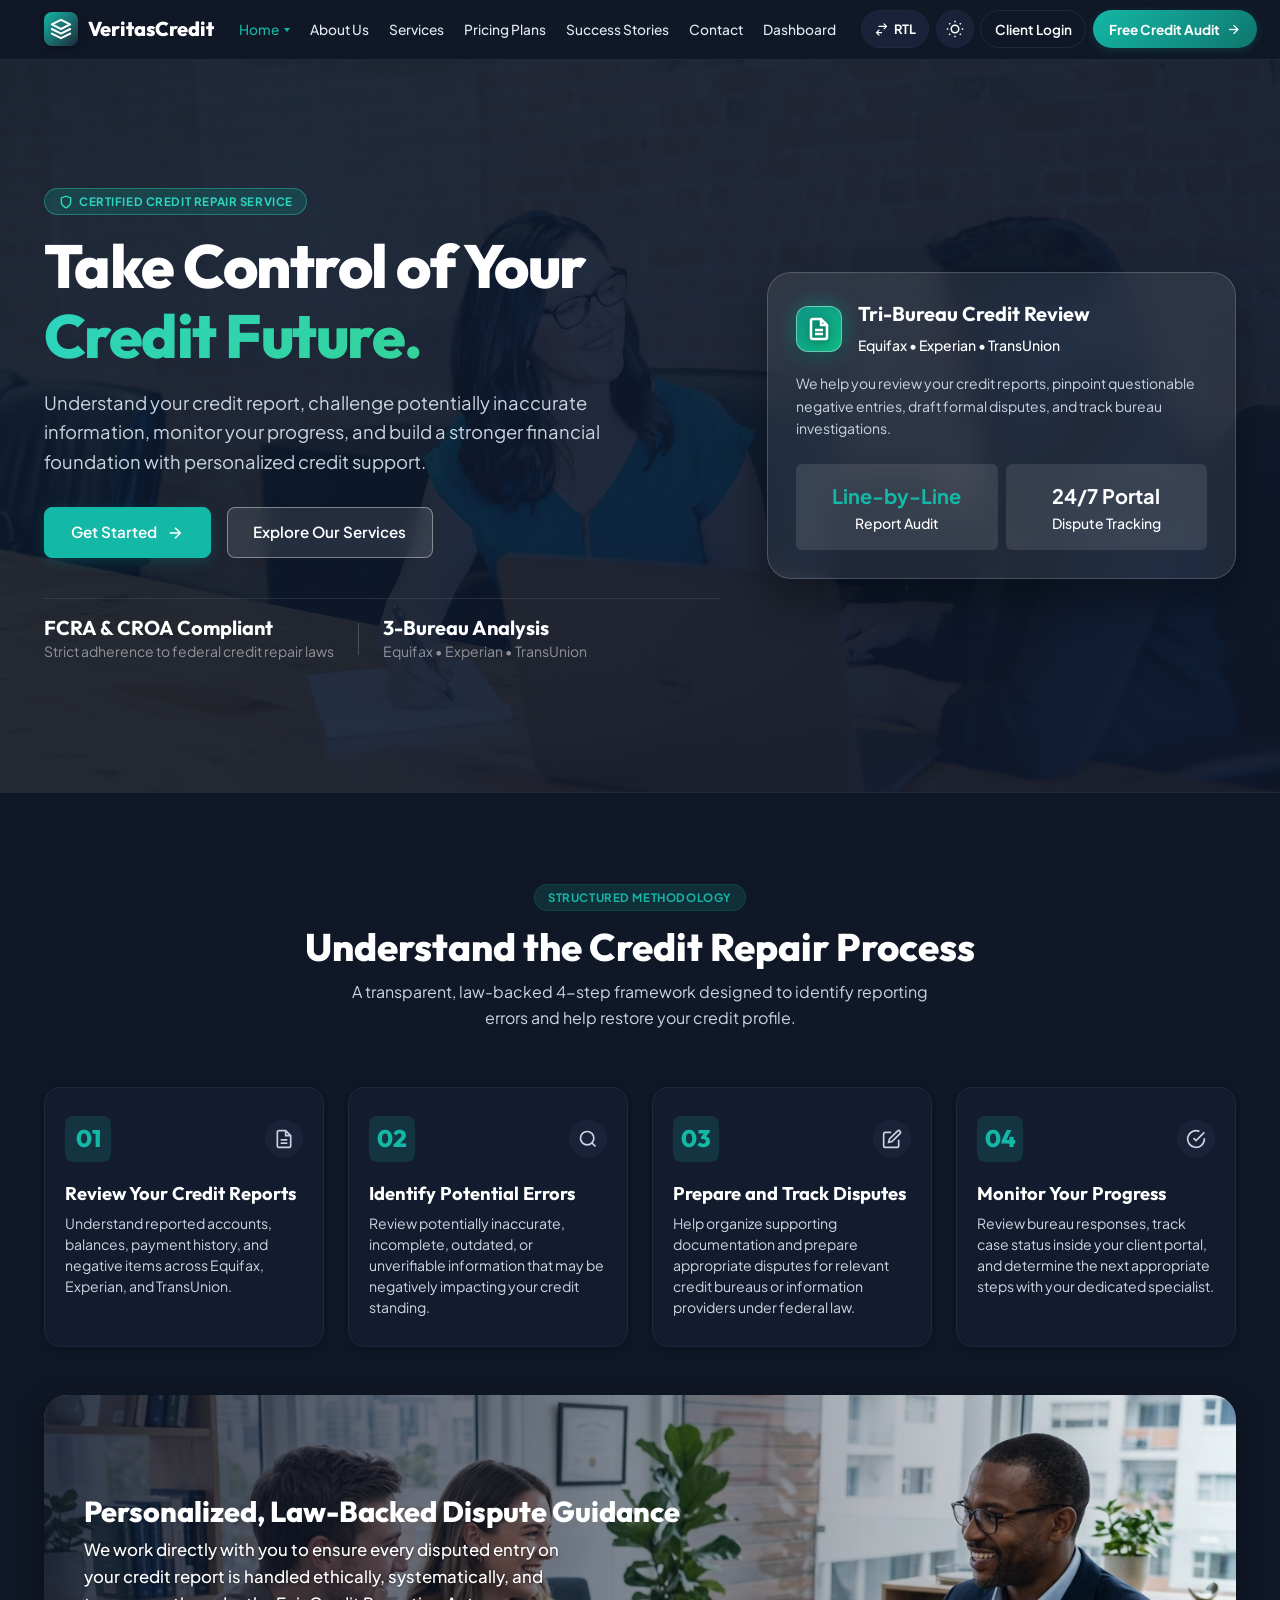
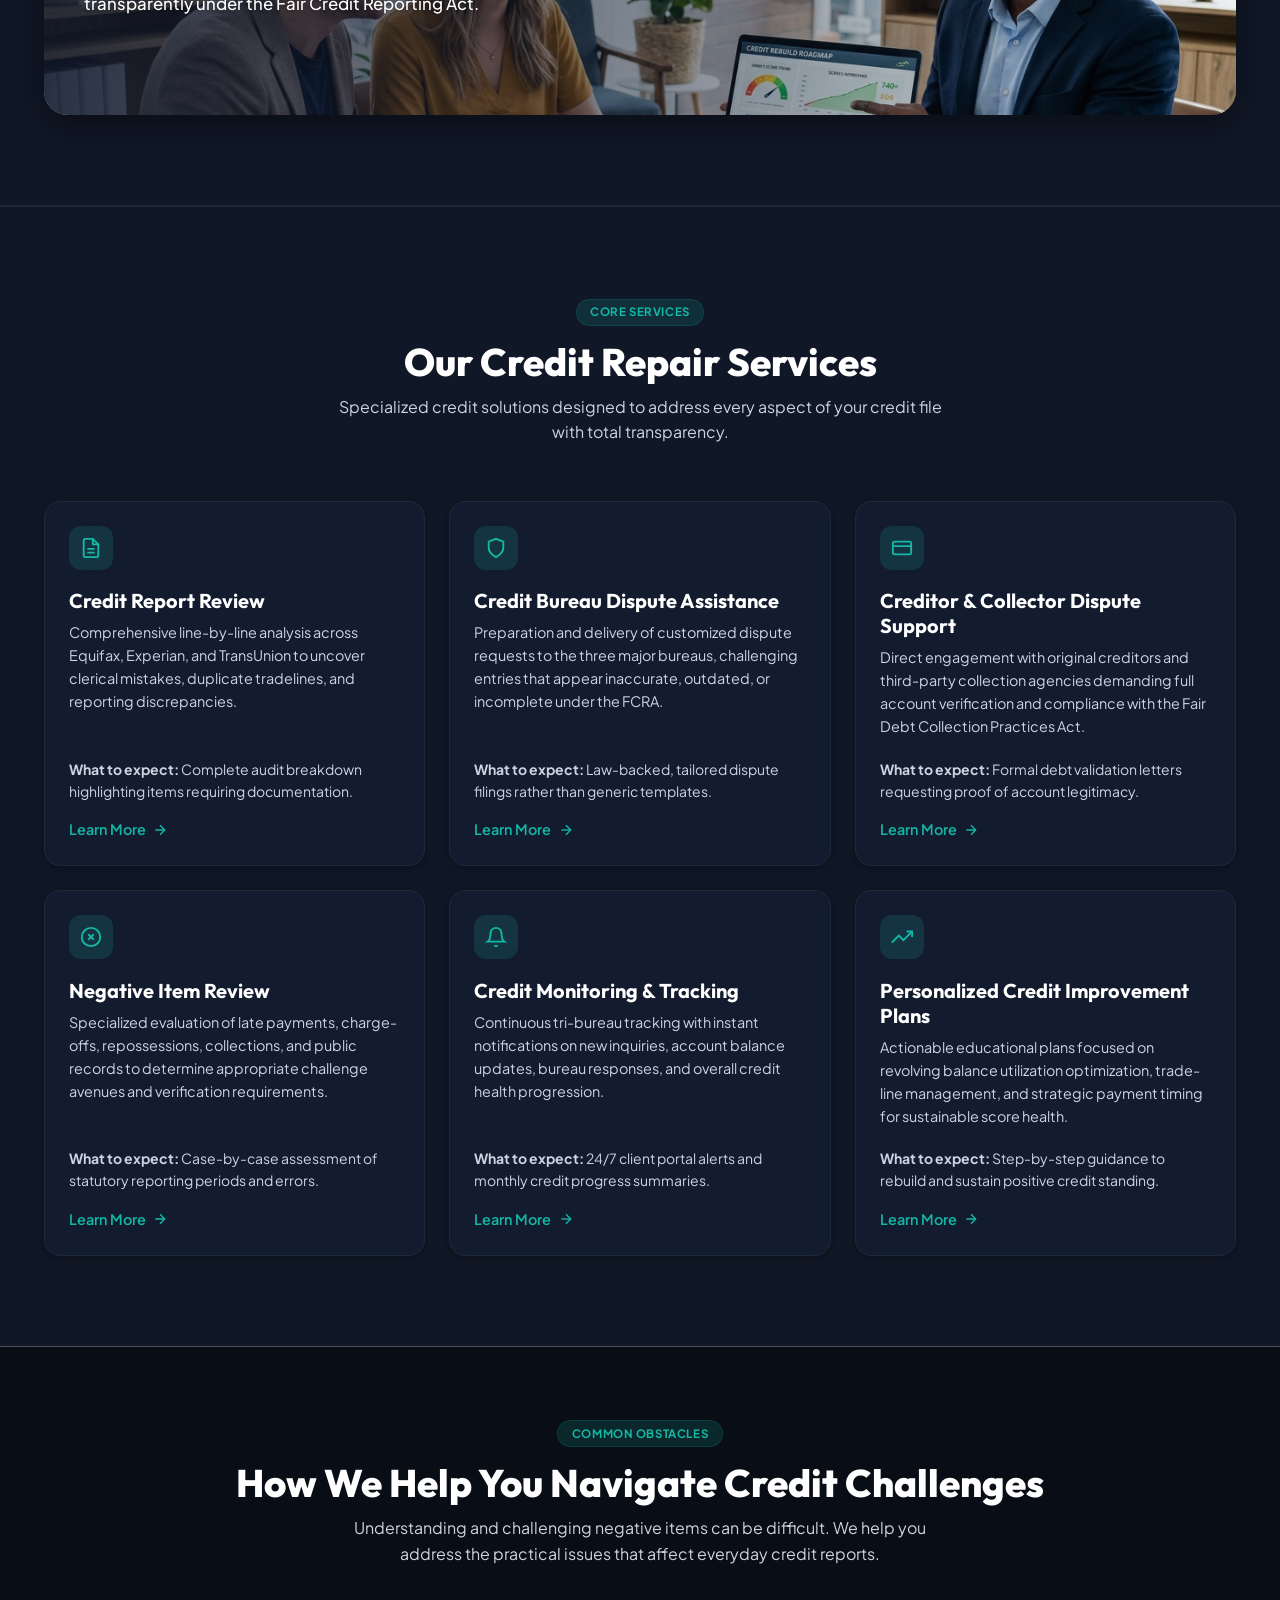
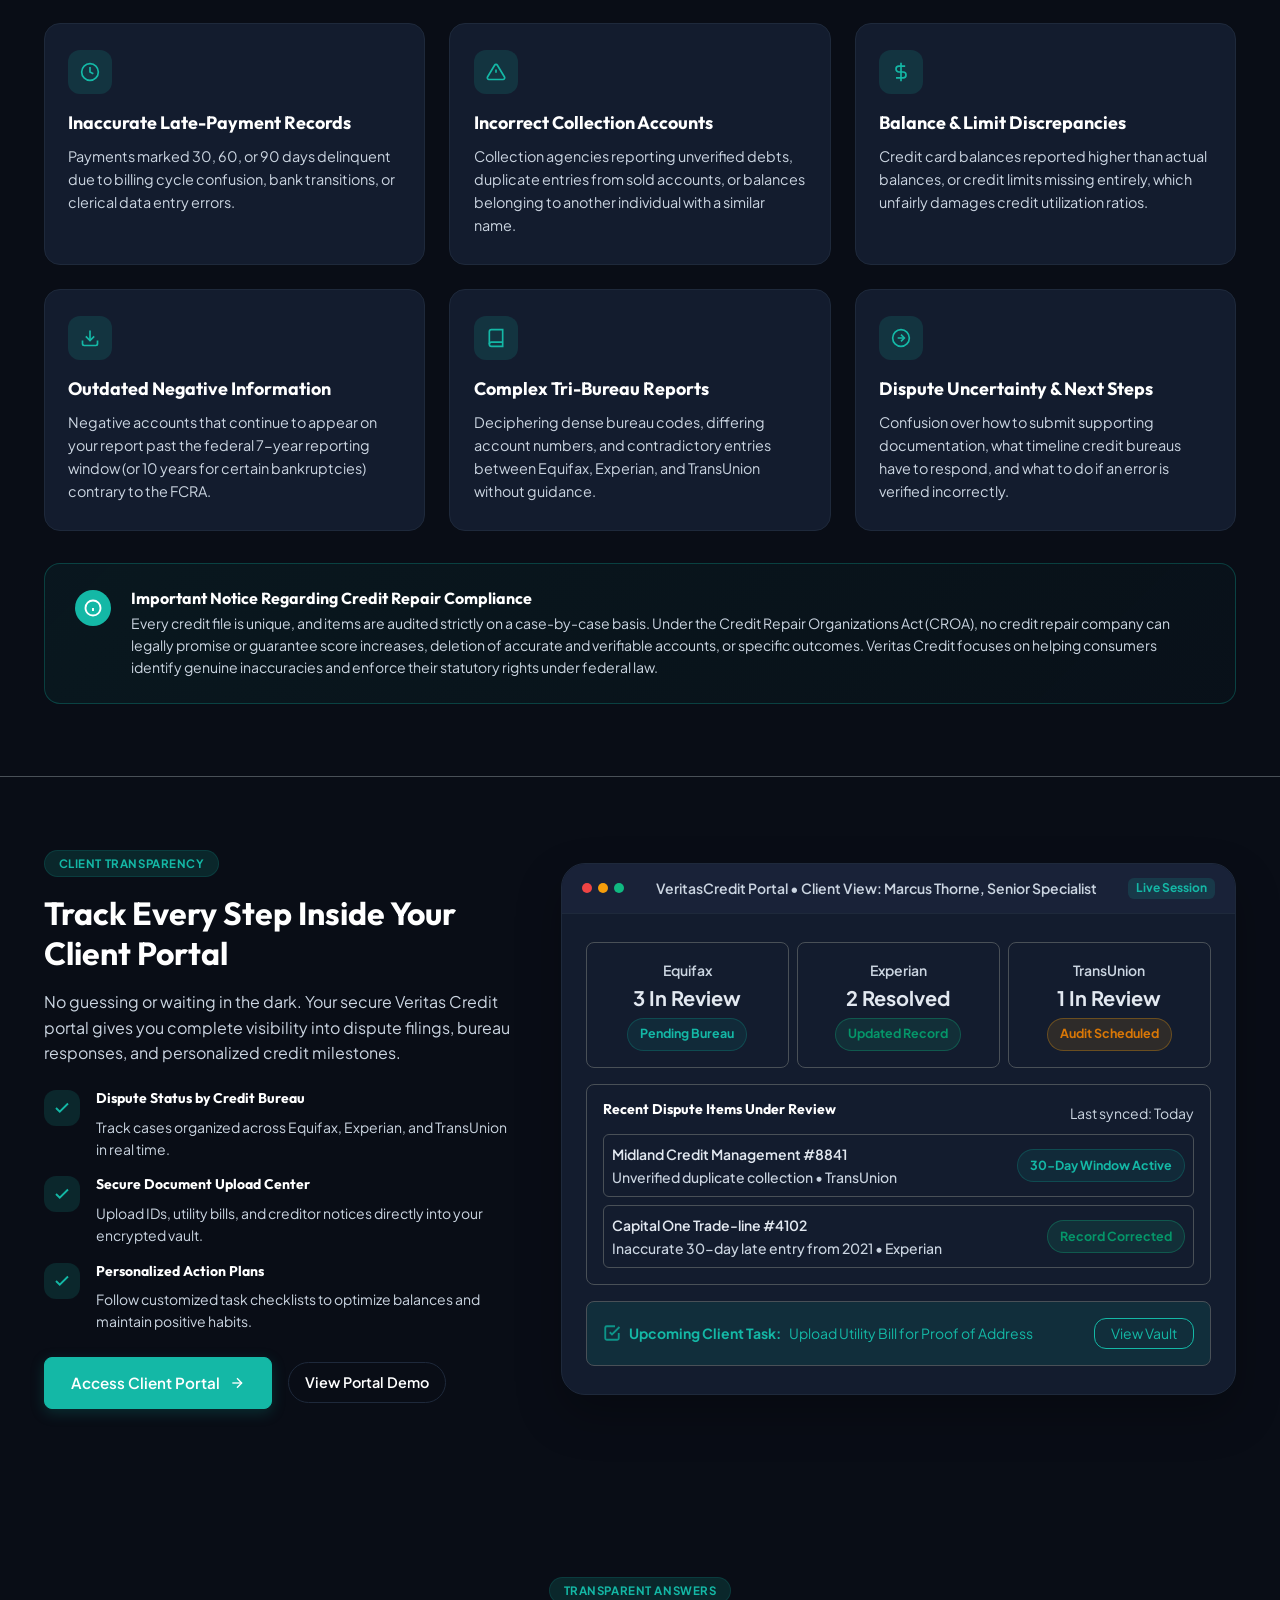
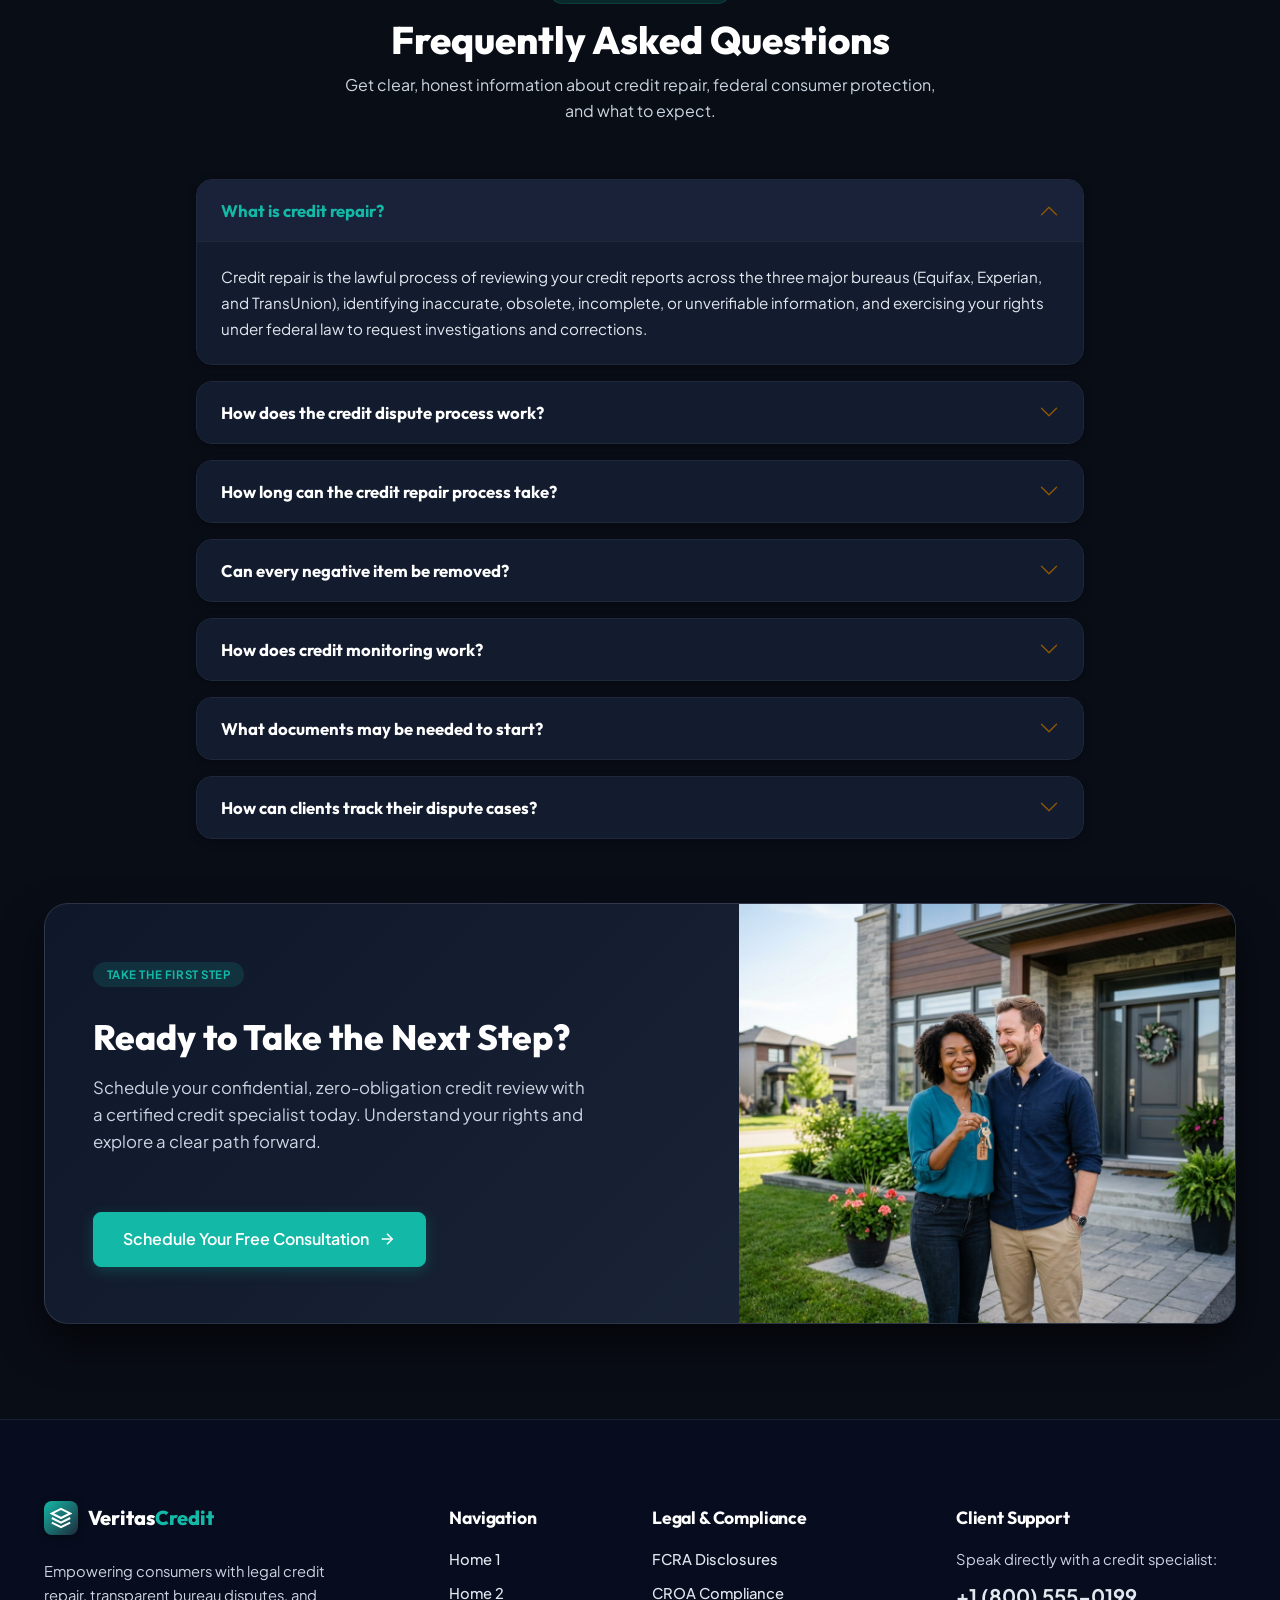
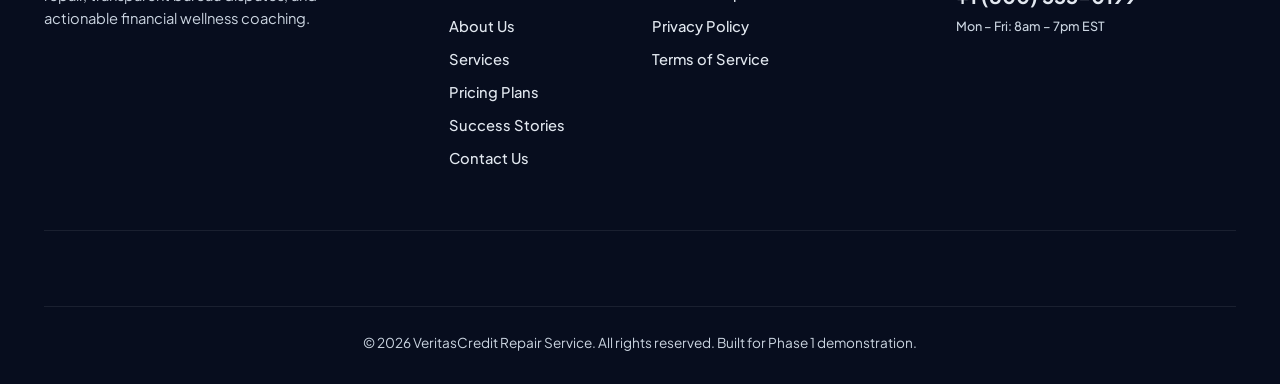
==== commit 97a82232: "first commit" ====
--- a/index.html
+++ b/index.html
@@ -94,32 +94,36 @@
             <li class="nav-item"><a class="nav-link" href="dashboard.html" id="link-dashboard">Dashboard</a></li>
           </ul>
 
-          <!-- Controls & Login CTA -->
-          <div class="d-flex align-items-center gap-2 ms-lg-3 nav-controls-mobile mt-3 mt-lg-0">
-            <!-- Direction Switcher (LTR / RTL) -->
-            <button class="lang-switch-btn dir-toggle-btn" type="button" aria-label="Toggle Layout Direction" id="btn-rtl-toggle">
-              <svg width="16" height="16" viewBox="0 0 24 24" fill="none" stroke="currentColor" stroke-width="2" stroke-linecap="round" stroke-linejoin="round">
-                <circle cx="12" cy="12" r="10"></circle>
-                <line x1="2" y1="12" x2="22" y2="12"></line>
-                <path d="M12 2a15.3 15.3 0 0 1 4 10 15.3 15.3 0 0 1-4 10 15.3 15.3 0 0 1-4-10 15.3 15.3 0 0 1 4-10z"></path>
-              </svg>
-              <span class="dir-label">RTL</span>
-            </button>
-
-            <!-- Light/Dark Mode Switcher -->
-            <button class="btn-icon-toggle theme-toggle-btn" type="button" aria-label="Toggle Dark/Light Mode" id="btn-theme-toggle">
-              <svg width="18" height="18" viewBox="0 0 24 24" fill="none" stroke="currentColor" stroke-width="2">
-                <path d="M21 12.79A9 9 0 1 1 11.21 3 7 7 0 0 0 21 12.79z"/>
-              </svg>
-            </button>
-
-            <!-- Login Button -->
-            <a href="login.html" class="btn-custom-primary text-decoration-none px-3 py-2 ms-1" id="btn-login">
+          <!-- Controls & CTAs -->
+          <div class="nav-controls-mobile">
+            <div class="nav-controls-toggles">
+              <!-- Direction Switcher (LTR / RTL) -->
+              <button class="lang-switch-btn dir-toggle-btn" type="button" aria-label="Toggle Layout Direction" id="btn-rtl-toggle">
+                <svg width="15" height="15" viewBox="0 0 24 24" fill="none" stroke="currentColor" stroke-width="2" stroke-linecap="round" stroke-linejoin="round">
+                  <path d="M8 7h12m0 0l-4-4m4 4l-4 4m-4 6H4m0 0l4 4m-4-4l4-4"></path>
+                </svg>
+                <span class="dir-label">RTL</span>
+              </button>
+
+              <!-- Light/Dark Mode Switcher -->
+              <button class="btn-icon-toggle theme-toggle-btn" type="button" aria-label="Toggle Dark/Light Mode" id="btn-theme-toggle">
+                <svg width="17" height="17" viewBox="0 0 24 24" fill="none" stroke="currentColor" stroke-width="2">
+                  <path d="M21 12.79A9 9 0 1 1 11.21 3 7 7 0 0 0 21 12.79z"/>
+                </svg>
+              </button>
+            </div>
+
+            <!-- Client Login Link -->
+            <a href="login.html" class="btn-custom-outline-nav text-decoration-none" id="btn-nav-login">
               <span>Client Login</span>
-              <svg width="16" height="16" viewBox="0 0 24 24" fill="none" stroke="currentColor" stroke-width="2">
-                <path d="M15 3h4a2 2 0 0 1 2 2v14a2 2 0 0 1-2 2h-4"></path>
-                <polyline points="10 17 15 12 10 7"></polyline>
-                <line x1="15" y1="12" x2="3" y2="12"></line>
+            </a>
+
+            <!-- Prominent Primary CTA -->
+            <a href="contact.html" class="btn-custom-primary text-decoration-none" id="btn-nav-cta">
+              <span>Free Credit Audit</span>
+              <svg width="15" height="15" viewBox="0 0 24 24" fill="none" stroke="currentColor" stroke-width="2">
+                <line x1="5" y1="12" x2="19" y2="12"></line>
+                <polyline points="12 5 19 12 12 19"></polyline>
               </svg>
             </a>
           </div>
@@ -134,6 +138,9 @@
        ========================================================================== -->
   <!-- ==========================================================================
        SECTION 1 — HERO (FULL-WIDTH BACKGROUND IMAGE LAYOUT)
+       ========================================================================== -->
+  <!-- ==========================================================================
+       SECTION 1 — CREDIT REPAIR HERO
        ========================================================================== -->
   <section class="hero-section" id="hero">
     <div class="container text-center text-lg-start">
@@ -143,79 +150,81 @@
         <div class="col-lg-7">
           <div class="badge-eyebrow mb-3">
             <svg width="14" height="14" viewBox="0 0 24 24" fill="none" stroke="currentColor" stroke-width="2.5">
-              <polyline points="22 7 13.5 15.5 8.5 10.5 2 17"></polyline>
-              <polyline points="16 7 22 7 22 13"></polyline>
+              <path d="M12 22s8-4 8-10V5l-8-3-8 3v7c0 6 8 10 8 10z"></path>
             </svg>
-            ELEVATE YOUR FINANCIAL STANDING
+            CERTIFIED CREDIT REPAIR SERVICE
           </div>
 
           <h1 class="hero-title">
-            Your Credit. <br>
-            <span class="text-gradient">Your Next Chapter.</span>
+            Take Control of Your <br>
+            <span class="text-gradient">Credit Future.</span>
           </h1>
 
           <p class="hero-subtitle">
-            Empowering clients to understand, repair, and optimize their credit profiles with strategic dispute support, legal clarity, and transparent financial guidance.
+            Understand your credit report, challenge potentially inaccurate information, monitor your progress, and build a stronger financial foundation with personalized credit support.
           </p>
 
           <div class="hero-actions justify-content-center justify-content-lg-start">
-            <a href="#services" class="btn-custom-primary" id="btn-hero-primary">
-              <span>Get Free Credit Audit</span>
+            <a href="contact.html" class="btn-custom-primary" id="btn-hero-primary">
+              <span>Get Started</span>
               <svg width="18" height="18" viewBox="0 0 24 24" fill="none" stroke="currentColor" stroke-width="2">
                 <line x1="5" y1="12" x2="19" y2="12"></line>
                 <polyline points="12 5 19 12 12 19"></polyline>
               </svg>
             </a>
 
-            <a href="#journey" class="btn-custom-secondary text-white border-white-50" id="btn-hero-secondary">
-              <span>How It Works</span>
+            <a href="#services" class="btn-custom-secondary text-white border-white-50" id="btn-hero-secondary">
+              <span>Explore Our Services</span>
             </a>
           </div>
 
           <!-- Trust Badges Ticker -->
           <div class="d-flex align-items-center justify-content-center justify-content-lg-start gap-4 pt-3 border-top border-secondary border-opacity-25">
             <div>
-              <div class="fw-bold text-white font-heading fs-5 mb-0">FCRA Compliant</div>
-              <div class="text-white-50 small">100% Legal Bureau Disputes</div>
+              <div class="fw-bold text-white font-heading fs-5 mb-0">FCRA & CROA Compliant</div>
+              <div class="text-white-50 small">Strict adherence to federal credit repair laws</div>
             </div>
             <div class="border-end border-secondary border-opacity-50 py-3"></div>
             <div>
-              <div class="fw-bold text-white font-heading fs-5 mb-0">★ 4.9 / 5.0</div>
-              <div class="text-white-50 small">Over 12,000+ Profiles Restored</div>
-            </div>
-          </div>
-        </div>
-
-        <!-- Right Floating Stats Glass Box -->
+              <div class="fw-bold text-white font-heading fs-5 mb-0">3-Bureau Analysis</div>
+              <div class="text-white-50 small">Equifax • Experian • TransUnion</div>
+            </div>
+          </div>
+        </div>
+
+        <!-- Right Credit Audit Summary Showcase Glass Box -->
         <div class="col-lg-5">
           <div class="hero-section-card-glass text-start">
             <div class="d-flex align-items-center gap-3 mb-3">
               <div class="hero-card-icon-glow">
                 <svg width="24" height="24" viewBox="0 0 24 24" fill="none" stroke="currentColor" stroke-width="2.5">
-                  <path d="M12 2v20M17 5H9.5a3.5 3.5 0 0 0 0 7h5a3.5 3.5 0 0 1 0 7H6"></path>
+                  <path d="M14 2H6a2 2 0 0 0-2 2v16a2 2 0 0 0 2 2h12a2 2 0 0 0 2-2V8z"></path>
+                  <polyline points="14 2 14 8 20 8"></polyline>
+                  <line x1="16" y1="13" x2="8" y2="13"></line>
+                  <line x1="16" y1="17" x2="8" y2="17"></line>
                 </svg>
               </div>
               <div>
-                <div class="fw-bold text-white font-heading fs-5">Rapid Bureau Disputes</div>
+                <div class="fw-bold text-white font-heading fs-5">Tri-Bureau Credit Review</div>
                 <div class="text-white small fw-medium">Equifax • Experian • TransUnion</div>
               </div>
             </div>
 
             <p class="text-white small mb-4 fw-normal">
-              Our certified legal team directly challenges unverifiable late payments, charge-offs, and inaccuracies under the Fair Credit Reporting Act.
+              We help you review your credit reports, pinpoint questionable negative entries, draft formal disputes, and track bureau investigations.
             </p>
 
             <div class="row g-2 align-items-stretch">
               <div class="col-6">
                 <div class="p-3 rounded-2 bg-white bg-opacity-10 text-center h-100 d-flex flex-column justify-content-center">
-                  <div class="fs-4 fw-bold text-teal">+140 PTS</div>
-                  <div class="small text-white fw-medium">Avg. 90-Day Boost</div>
+                  <div class="fs-5 fw-bold text-teal">Line-by-Line</div>
+                  <div class="small text-white fw-medium">Report Audit</div>
                 </div>
               </div>
               <div class="col-6">
                 <div class="p-3 rounded-2 bg-white bg-opacity-10 text-center h-100 d-flex flex-column justify-content-center">
-                  <div class="fs-4 fw-bold text-emerald">30 Days</div>
-                  <div class="small text-white fw-medium">First Bureau Deletions</div>
+                  <div class="fs-5 fw-bold text-emerald">24/7 Portal</div>
+                  <div class="small text-white fw-medium">Dispute Tracking</div>
                 </div>
               </div>
             </div>
@@ -227,16 +236,16 @@
   </section>
 
   <!-- ==========================================================================
-       SECTION 2 — CREDIT REPAIR JOURNEY
-       ========================================================================== -->
-  <section class="journey-section" id="journey">
+       SECTION 2 — UNDERSTAND THE CREDIT REPAIR PROCESS
+       ========================================================================== -->
+  <section class="journey-section" id="process">
     <div class="container">
       
       <!-- Section Heading -->
       <div class="section-header-block">
-        <div class="badge-eyebrow">SYSTEMATIC PROCESS</div>
-        <h2>Our 4-Step Credit Repair Journey</h2>
-        <p>A clear, legal, and structured pathway to resolving inaccurate items and raising your credit score.</p>
+        <div class="badge-eyebrow">STRUCTURED METHODOLOGY</div>
+        <h2>Understand the Credit Repair Process</h2>
+        <p>A transparent, law-backed 4-step framework designed to identify reporting errors and help restore your credit profile.</p>
       </div>
 
       <!-- 4 Horizontal Step Process Cards -->
@@ -256,8 +265,8 @@
                 </svg>
               </div>
             </div>
-            <h4>Review & Audit</h4>
-            <p>In-depth tri-bureau audit across Equifax, Experian, and TransUnion to pinpoint erroneous entries.</p>
+            <h4>Review Your Credit Reports</h4>
+            <p>Understand reported accounts, balances, payment history, and negative items across Equifax, Experian, and TransUnion.</p>
           </div>
         </div>
 
@@ -268,12 +277,13 @@
               <div class="journey-step-num">02</div>
               <div class="journey-step-icon">
                 <svg width="20" height="20" viewBox="0 0 24 24" fill="none" stroke="currentColor" stroke-width="2">
-                  <path d="M12 22s8-4 8-10V5l-8-3-8 3v7c0 6 8 10 8 10z"></path>
-                </svg>
-              </div>
-            </div>
-            <h4>Strategic Dispute</h4>
-            <p>Customized legal challenges leveraging federal consumer rights under the Fair Credit Reporting Act.</p>
+                  <circle cx="11" cy="11" r="8"></circle>
+                  <line x1="21" y1="21" x2="16.65" y2="16.65"></line>
+                </svg>
+              </div>
+            </div>
+            <h4>Identify Potential Errors</h4>
+            <p>Review potentially inaccurate, incomplete, outdated, or unverifiable information that may be negatively impacting your credit standing.</p>
           </div>
         </div>
 
@@ -284,14 +294,13 @@
               <div class="journey-step-num">03</div>
               <div class="journey-step-icon">
                 <svg width="20" height="20" viewBox="0 0 24 24" fill="none" stroke="currentColor" stroke-width="2">
-                  <line x1="18" y1="20" x2="18" y2="10"></line>
-                  <line x1="12" y1="20" x2="12" y2="4"></line>
-                  <line x1="6" y1="20" x2="6" y2="14"></line>
-                </svg>
-              </div>
-            </div>
-            <h4>Track Progress</h4>
-            <p>24/7 dispute tracking and credit updates monitored directly inside your encrypted portal.</p>
+                  <path d="M11 4H4a2 2 0 0 0-2 2v14a2 2 0 0 0 2 2h14a2 2 0 0 0 2-2v-7"></path>
+                  <path d="M18.5 2.5a2.121 2.121 0 0 1 3 3L12 15l-4 1 1-4 9.5-9.5z"></path>
+                </svg>
+              </div>
+            </div>
+            <h4>Prepare and Track Disputes</h4>
+            <p>Help organize supporting documentation and prepare appropriate disputes for relevant credit bureaus or information providers under federal law.</p>
           </div>
         </div>
 
@@ -302,25 +311,25 @@
               <div class="journey-step-num">04</div>
               <div class="journey-step-icon">
                 <svg width="20" height="20" viewBox="0 0 24 24" fill="none" stroke="currentColor" stroke-width="2">
-                  <polyline points="23 6 13.5 15.5 8.5 10.5 1 18"></polyline>
-                  <polyline points="17 6 23 6 23 12"></polyline>
-                </svg>
-              </div>
-            </div>
-            <h4>Rebuild & Grow</h4>
-            <p>Tailored financial coaching and credit utilization advice to sustain long-term score growth.</p>
+                  <path d="M22 11.08V12a10 10 0 1 1-5.93-9.14"></path>
+                  <polyline points="22 4 12 14.01 9 11.01"></polyline>
+                </svg>
+              </div>
+            </div>
+            <h4>Monitor Your Progress</h4>
+            <p>Review bureau responses, track case status inside your client portal, and determine the next appropriate steps with your dedicated specialist.</p>
           </div>
         </div>
 
       </div>
 
       <!-- Supporting Visual Banner Overlay -->
-      <div class="journey-visual-banner">
-        <img src="assets/images/sections/journey-meeting.jpg" alt="Financial advisor consultation" class="journey-banner-img" id="img-journey">
+      <div class="journey-visual-banner mt-5">
+        <img src="assets/images/sections/journey-meeting.jpg" alt="Credit specialist reviewing credit report with client" class="journey-banner-img" id="img-journey">
         <div class="journey-banner-overlay">
           <div class="journey-banner-content">
-            <h3>Proven Tri-Bureau Legal Disputes</h3>
-            <p>We work directly with credit bureaus and creditors to ensure every negative item on your report is accurate, verified, and fair.</p>
+            <h3>Personalized, Law-Backed Dispute Guidance</h3>
+            <p>We work directly with you to ensure every disputed entry on your credit report is handled ethically, systematically, and transparently under the Fair Credit Reporting Act.</p>
           </div>
         </div>
       </div>
@@ -329,180 +338,516 @@
   </section>
 
   <!-- ==========================================================================
-       SECTION 3 — CREDIT PROGRESS
-       ========================================================================== -->
-  <section class="progress-section" id="progress">
-    <div class="container">
-      
-      <div class="row align-items-center g-5">
-        
-        <!-- Left Progress Analytics Image -->
-        <div class="col-lg-6">
-          <div class="progress-img-wrapper">
-            <img src="assets/images/sections/progress-dashboard.jpg" alt="Credit score tracking analytics dashboard" class="progress-img" id="img-progress">
-          </div>
-
-          <!-- Score Card Dial Floating Widget -->
-          <div class="score-widget-card">
-            <div class="score-dial-display">
-              <div>
-                <span class="score-badge-label text-nowrap">EXCELLENT RATING</span>
-                <h3 class="mt-2 mb-0 font-heading fs-5 fw-bold">Credit Score Jump</h3>
-              </div>
-              <div class="text-end">
-                <div class="score-value">740</div>
-                <span class="text-success small fw-bold">+160 PTS Growth</span>
-              </div>
-            </div>
-
-            <div class="d-flex align-items-center justify-content-between text-subtle small">
-              <span>Initial: 580 (Poor)</span>
-              <span>Disputes Resolved: 14</span>
-              <span>Status: Active Monitoring</span>
-            </div>
-          </div>
-        </div>
-
-        <!-- Right Copy & Compact Statistics -->
-        <div class="col-lg-6">
-          <div class="badge-eyebrow">MEASURABLE IMPACT</div>
-          <h2 class="font-heading fw-bold fs-2 mb-3">Transparent Results Driven By Data</h2>
-          <p class="text-muted mb-4">
-            We don't guess—we challenge unverifiable, misleading, and outdated items to give your credit profile the foundation it deserves.
-          </p>
-
-          <!-- Stat Pills -->
-          <div class="row g-3 mb-4">
-            <div class="col-4">
-              <div class="progress-stat-pill">
-                <div class="stat-number text-teal">98.4%</div>
-                <div class="stat-desc">Dispute Success</div>
-              </div>
-            </div>
-            <div class="col-4">
-              <div class="progress-stat-pill">
-                <div class="stat-number">$4.2M+</div>
-                <div class="stat-desc">Debt Removed</div>
-              </div>
-            </div>
-            <div class="col-4">
-              <div class="progress-stat-pill">
-                <div class="stat-number">45 Days</div>
-                <div class="stat-desc">Avg. First Results</div>
-              </div>
-            </div>
-          </div>
-
-          <!-- Compact Action Labels -->
-          <div class="d-flex flex-column gap-2">
-            <div class="d-flex align-items-center gap-2">
-              <svg width="18" height="18" viewBox="0 0 24 24" fill="none" stroke="#0D9488" stroke-width="2.5"><polyline points="20 6 9 17 4 12"></polyline></svg>
-              <span class="fw-semibold text-main small">Tri-Bureau Inaccuracy Removal</span>
-            </div>
-            <div class="d-flex align-items-center gap-2">
-              <svg width="18" height="18" viewBox="0 0 24 24" fill="none" stroke="#0D9488" stroke-width="2.5"><polyline points="20 6 9 17 4 12"></polyline></svg>
-              <span class="fw-semibold text-main small">FCRA & FDCPA Compliance Enforcement</span>
-            </div>
-            <div class="d-flex align-items-center gap-2">
-              <svg width="18" height="18" viewBox="0 0 24 24" fill="none" stroke="#0D9488" stroke-width="2.5"><polyline points="20 6 9 17 4 12"></polyline></svg>
-              <span class="fw-semibold text-main small">Dedicated Client Success Advisor</span>
-            </div>
-          </div>
-
-        </div>
-
-      </div>
-
-    </div>
-  </section>
-
-  <!-- ==========================================================================
-       SECTION 4 — SERVICES PREVIEW
+       SECTION 3 — CREDIT REPAIR SERVICES (6 DEDICATED CARDS)
        ========================================================================== -->
   <section class="services-section" id="services">
     <div class="container">
       
       <!-- Section Header -->
       <div class="section-header-block">
-        <div class="badge-eyebrow">CORE OFFERINGS</div>
-        <h2>Specialized Credit Recovery Services</h2>
-        <p>Comprehensive solutions built to address every stage of your financial growth.</p>
-      </div>
-
-      <!-- 3 Image-Rich Cards (Unique Images) -->
+        <div class="badge-eyebrow">CORE SERVICES</div>
+        <h2>Our Credit Repair Services</h2>
+        <p>Specialized credit solutions designed to address every aspect of your credit file with total transparency.</p>
+      </div>
+
+      <!-- 6 Service Cards Grid -->
       <div class="row g-4">
         
-        <!-- Card 1: Credit Dispute Support -->
+        <!-- Service 1: Credit Report Review -->
         <div class="col-lg-4 col-md-6">
           <div class="service-card">
-            <div class="service-card-img-wrap">
-              <img src="assets/images/sections/service-dispute.jpg" alt="Financial document dispute analysis" class="service-card-img" id="img-service-1">
-            </div>
             <div class="service-card-body">
-              <h3 class="service-card-title">Credit Dispute Support</h3>
-              <p class="service-card-text">Rigorous legal challenges targeting inaccurate collections, late payments, and fraudulent inquiries.</p>
-              <a href="#" class="service-card-link" id="link-service-1">
-                <span>Learn Dispute Process</span>
+              <div class="challenge-icon-box">
+                <svg width="22" height="22" viewBox="0 0 24 24" fill="none" stroke="currentColor" stroke-width="2">
+                  <path d="M14 2H6a2 2 0 0 0-2 2v16a2 2 0 0 0 2 2h12a2 2 0 0 0 2-2V8z"></path>
+                  <polyline points="14 2 14 8 20 8"></polyline>
+                  <line x1="16" y1="13" x2="8" y2="13"></line>
+                  <line x1="16" y1="17" x2="8" y2="17"></line>
+                </svg>
+              </div>
+              <h3 class="service-card-title">Credit Report Review</h3>
+              <p class="service-card-text">Comprehensive line-by-line analysis across Equifax, Experian, and TransUnion to uncover clerical mistakes, duplicate tradelines, and reporting discrepancies.</p>
+              <div class="small text-muted mb-3"><strong>What to expect:</strong> Complete audit breakdown highlighting items requiring documentation.</div>
+              <a href="services.html#dispute-support" class="service-card-link mt-auto" id="link-service-1">
+                <span>Learn More</span>
                 <svg width="16" height="16" viewBox="0 0 24 24" fill="none" stroke="currentColor" stroke-width="2"><line x1="5" y1="12" x2="19" y2="12"></line><polyline points="12 5 19 12 12 19"></polyline></svg>
               </a>
             </div>
           </div>
         </div>
 
-        <!-- Card 2: Credit Monitoring -->
+        <!-- Service 2: Credit Bureau Dispute Assistance -->
         <div class="col-lg-4 col-md-6">
           <div class="service-card">
-            <div class="service-card-img-wrap">
-              <img src="assets/images/sections/service-monitoring.jpg" alt="Real-time mobile credit monitoring interface" class="service-card-img" id="img-service-2">
-            </div>
             <div class="service-card-body">
-              <h3 class="service-card-title">Credit Monitoring</h3>
-              <p class="service-card-text">24/7 tri-bureau protection with instant alerts on score updates, new inquiries, and identity threats.</p>
-              <a href="#" class="service-card-link" id="link-service-2">
-                <span>Explore Monitoring</span>
+              <div class="challenge-icon-box">
+                <svg width="22" height="22" viewBox="0 0 24 24" fill="none" stroke="currentColor" stroke-width="2">
+                  <path d="M12 22s8-4 8-10V5l-8-3-8 3v7c0 6 8 10 8 10z"></path>
+                </svg>
+              </div>
+              <h3 class="service-card-title">Credit Bureau Dispute Assistance</h3>
+              <p class="service-card-text">Preparation and delivery of customized dispute requests to the three major bureaus, challenging entries that appear inaccurate, outdated, or incomplete under the FCRA.</p>
+              <div class="small text-muted mb-3"><strong>What to expect:</strong> Law-backed, tailored dispute filings rather than generic templates.</div>
+              <a href="services.html#dispute-support" class="service-card-link mt-auto" id="link-service-2">
+                <span>Learn More</span>
                 <svg width="16" height="16" viewBox="0 0 24 24" fill="none" stroke="currentColor" stroke-width="2"><line x1="5" y1="12" x2="19" y2="12"></line><polyline points="12 5 19 12 12 19"></polyline></svg>
               </a>
             </div>
           </div>
         </div>
 
-        <!-- Card 3: Financial Coaching -->
-        <div class="col-lg-4 col-md-6 mx-auto">
+        <!-- Service 3: Creditor and Collection Dispute Support -->
+        <div class="col-lg-4 col-md-6">
           <div class="service-card">
-            <div class="service-card-img-wrap">
-              <img src="assets/images/sections/service-coaching.jpg" alt="One-on-one financial coaching consultation" class="service-card-img" id="img-service-3">
-            </div>
             <div class="service-card-body">
-              <h3 class="service-card-title">Financial Coaching</h3>
-              <p class="service-card-text">Personalized guidance to optimize credit utilization, structure debt payoff, and qualify for prime loans.</p>
-              <a href="#" class="service-card-link" id="link-service-3">
-                <span>Explore Coaching</span>
+              <div class="challenge-icon-box">
+                <svg width="22" height="22" viewBox="0 0 24 24" fill="none" stroke="currentColor" stroke-width="2">
+                  <rect x="2" y="5" width="20" height="14" rx="2"></rect>
+                  <line x1="2" y1="10" x2="22" y2="10"></line>
+                </svg>
+              </div>
+              <h3 class="service-card-title">Creditor & Collector Dispute Support</h3>
+              <p class="service-card-text">Direct engagement with original creditors and third-party collection agencies demanding full account verification and compliance with the Fair Debt Collection Practices Act.</p>
+              <div class="small text-muted mb-3"><strong>What to expect:</strong> Formal debt validation letters requesting proof of account legitimacy.</div>
+              <a href="services.html#dispute-support" class="service-card-link mt-auto" id="link-service-3">
+                <span>Learn More</span>
                 <svg width="16" height="16" viewBox="0 0 24 24" fill="none" stroke="currentColor" stroke-width="2"><line x1="5" y1="12" x2="19" y2="12"></line><polyline points="12 5 19 12 12 19"></polyline></svg>
               </a>
             </div>
           </div>
         </div>
 
+        <!-- Service 4: Negative Item Review -->
+        <div class="col-lg-4 col-md-6">
+          <div class="service-card">
+            <div class="service-card-body">
+              <div class="challenge-icon-box">
+                <svg width="22" height="22" viewBox="0 0 24 24" fill="none" stroke="currentColor" stroke-width="2">
+                  <circle cx="12" cy="12" r="10"></circle>
+                  <line x1="15" y1="9" x2="9" y2="15"></line>
+                  <line x1="9" y1="9" x2="15" y2="15"></line>
+                </svg>
+              </div>
+              <h3 class="service-card-title">Negative Item Review</h3>
+              <p class="service-card-text">Specialized evaluation of late payments, charge-offs, repossessions, collections, and public records to determine appropriate challenge avenues and verification requirements.</p>
+              <div class="small text-muted mb-3"><strong>What to expect:</strong> Case-by-case assessment of statutory reporting periods and errors.</div>
+              <a href="services.html#dispute-support" class="service-card-link mt-auto" id="link-service-4">
+                <span>Learn More</span>
+                <svg width="16" height="16" viewBox="0 0 24 24" fill="none" stroke="currentColor" stroke-width="2"><line x1="5" y1="12" x2="19" y2="12"></line><polyline points="12 5 19 12 12 19"></polyline></svg>
+              </a>
+            </div>
+          </div>
+        </div>
+
+        <!-- Service 5: Credit Monitoring & Progress Tracking -->
+        <div class="col-lg-4 col-md-6">
+          <div class="service-card">
+            <div class="service-card-body">
+              <div class="challenge-icon-box">
+                <svg width="22" height="22" viewBox="0 0 24 24" fill="none" stroke="currentColor" stroke-width="2">
+                  <path d="M18 8A6 6 0 0 0 6 8c0 7-3 9-3 9h18s-3-2-3-9"></path>
+                  <path d="M13.73 21a2 2 0 0 1-3.46 0"></path>
+                </svg>
+              </div>
+              <h3 class="service-card-title">Credit Monitoring & Tracking</h3>
+              <p class="service-card-text">Continuous tri-bureau tracking with instant notifications on new inquiries, account balance updates, bureau responses, and overall credit health progression.</p>
+              <div class="small text-muted mb-3"><strong>What to expect:</strong> 24/7 client portal alerts and monthly credit progress summaries.</div>
+              <a href="services.html#credit-monitoring" class="service-card-link mt-auto" id="link-service-5">
+                <span>Learn More</span>
+                <svg width="16" height="16" viewBox="0 0 24 24" fill="none" stroke="currentColor" stroke-width="2"><line x1="5" y1="12" x2="19" y2="12"></line><polyline points="12 5 19 12 12 19"></polyline></svg>
+              </a>
+            </div>
+          </div>
+        </div>
+
+        <!-- Service 6: Personalized Credit Improvement Plans -->
+        <div class="col-lg-4 col-md-6">
+          <div class="service-card">
+            <div class="service-card-body">
+              <div class="challenge-icon-box">
+                <svg width="22" height="22" viewBox="0 0 24 24" fill="none" stroke="currentColor" stroke-width="2">
+                  <polyline points="23 6 13.5 15.5 8.5 10.5 1 18"></polyline>
+                  <polyline points="17 6 23 6 23 12"></polyline>
+                </svg>
+              </div>
+              <h3 class="service-card-title">Personalized Credit Improvement Plans</h3>
+              <p class="service-card-text">Actionable educational plans focused on revolving balance utilization optimization, trade-line management, and strategic payment timing for sustainable score health.</p>
+              <div class="small text-muted mb-3"><strong>What to expect:</strong> Step-by-step guidance to rebuild and sustain positive credit standing.</div>
+              <a href="services.html#financial-coaching" class="service-card-link mt-auto" id="link-service-6">
+                <span>Learn More</span>
+                <svg width="16" height="16" viewBox="0 0 24 24" fill="none" stroke="currentColor" stroke-width="2"><line x1="5" y1="12" x2="19" y2="12"></line><polyline points="12 5 19 12 12 19"></polyline></svg>
+              </a>
+            </div>
+          </div>
+        </div>
+
       </div>
 
     </div>
   </section>
 
   <!-- ==========================================================================
-       SECTION 5 — FINAL CTA
-       ========================================================================== -->
-  <section class="cta-section" id="cta">
+       SECTION 4 — HOW WE HELP YOU (PRACTICAL CHALLENGES & COMPLIANCE)
+       ========================================================================== -->
+  <section class="challenge-section py-5 bg-surface border-top border-bottom" id="challenges">
+    <div class="container py-4">
+      
+      <div class="section-header-block">
+        <div class="badge-eyebrow">COMMON OBSTACLES</div>
+        <h2>How We Help You Navigate Credit Challenges</h2>
+        <p>Understanding and challenging negative items can be difficult. We help you address the practical issues that affect everyday credit reports.</p>
+      </div>
+
+      <!-- 6 Common Challenges Grid -->
+      <div class="row g-4">
+        
+        <div class="col-lg-4 col-md-6">
+          <div class="challenge-card">
+            <div class="challenge-icon-box">
+              <svg width="20" height="20" viewBox="0 0 24 24" fill="none" stroke="currentColor" stroke-width="2"><circle cx="12" cy="12" r="10"></circle><polyline points="12 6 12 12 16 14"></polyline></svg>
+            </div>
+            <h4>Inaccurate Late-Payment Records</h4>
+            <p>Payments marked 30, 60, or 90 days delinquent due to billing cycle confusion, bank transitions, or clerical data entry errors.</p>
+          </div>
+        </div>
+
+        <div class="col-lg-4 col-md-6">
+          <div class="challenge-card">
+            <div class="challenge-icon-box">
+              <svg width="20" height="20" viewBox="0 0 24 24" fill="none" stroke="currentColor" stroke-width="2"><path d="M10.29 3.86L1.82 18a2 2 0 0 0 1.71 3h16.94a2 2 0 0 0 1.71-3L13.71 3.86a2 2 0 0 0-3.42 0z"></path><line x1="12" y1="9" x2="12" y2="13"></line><line x1="12" y1="17" x2="12.01" y2="17"></line></svg>
+            </div>
+            <h4>Incorrect Collection Accounts</h4>
+            <p>Collection agencies reporting unverified debts, duplicate entries from sold accounts, or balances belonging to another individual with a similar name.</p>
+          </div>
+        </div>
+
+        <div class="col-lg-4 col-md-6">
+          <div class="challenge-card">
+            <div class="challenge-icon-box">
+              <svg width="20" height="20" viewBox="0 0 24 24" fill="none" stroke="currentColor" stroke-width="2"><line x1="12" y1="1" x2="12" y2="23"></line><path d="M17 5H9.5a3.5 3.5 0 0 0 0 7h5a3.5 3.5 0 0 1 0 7H6"></path></svg>
+            </div>
+            <h4>Balance & Limit Discrepancies</h4>
+            <p>Credit card balances reported higher than actual balances, or credit limits missing entirely, which unfairly damages credit utilization ratios.</p>
+          </div>
+        </div>
+
+        <div class="col-lg-4 col-md-6">
+          <div class="challenge-card">
+            <div class="challenge-icon-box">
+              <svg width="20" height="20" viewBox="0 0 24 24" fill="none" stroke="currentColor" stroke-width="2"><path d="M21 15v4a2 2 0 0 1-2 2H5a2 2 0 0 1-2-2v-4"></path><polyline points="7 10 12 15 17 10"></polyline><line x1="12" y1="15" x2="12" y2="3"></line></svg>
+            </div>
+            <h4>Outdated Negative Information</h4>
+            <p>Negative accounts that continue to appear on your report past the federal 7-year reporting window (or 10 years for certain bankruptcies) contrary to the FCRA.</p>
+          </div>
+        </div>
+
+        <div class="col-lg-4 col-md-6">
+          <div class="challenge-card">
+            <div class="challenge-icon-box">
+              <svg width="20" height="20" viewBox="0 0 24 24" fill="none" stroke="currentColor" stroke-width="2"><path d="M4 19.5A2.5 2.5 0 0 1 6.5 17H20"></path><path d="M6.5 2H20v20H6.5A2.5 2.5 0 0 1 4 19.5v-15A2.5 2.5 0 0 1 6.5 2z"></path></svg>
+            </div>
+            <h4>Complex Tri-Bureau Reports</h4>
+            <p>Deciphering dense bureau codes, differing account numbers, and contradictory entries between Equifax, Experian, and TransUnion without guidance.</p>
+          </div>
+        </div>
+
+        <div class="col-lg-4 col-md-6">
+          <div class="challenge-card">
+            <div class="challenge-icon-box">
+              <svg width="20" height="20" viewBox="0 0 24 24" fill="none" stroke="currentColor" stroke-width="2"><circle cx="12" cy="12" r="10"></circle><polyline points="12 16 16 12 12 8"></polyline><line x1="8" y1="12" x2="16" y2="12"></line></svg>
+            </div>
+            <h4>Dispute Uncertainty & Next Steps</h4>
+            <p>Confusion over how to submit supporting documentation, what timeline credit bureaus have to respond, and what to do if an error is verified incorrectly.</p>
+          </div>
+        </div>
+
+      </div>
+
+      <!-- Transparent Compliance Disclosure -->
+      <div class="compliance-notice-box">
+        <div class="compliance-notice-icon">
+          <svg width="18" height="18" viewBox="0 0 24 24" fill="none" stroke="currentColor" stroke-width="2.5"><circle cx="12" cy="12" r="10"></circle><line x1="12" y1="16" x2="12" y2="12"></line><line x1="12" y1="8" x2="12.01" y2="8"></line></svg>
+        </div>
+        <div class="compliance-notice-content">
+          <h5>Important Notice Regarding Credit Repair Compliance</h5>
+          <p>Every credit file is unique, and items are audited strictly on a case-by-case basis. Under the Credit Repair Organizations Act (CROA), no credit repair company can legally promise or guarantee score increases, deletion of accurate and verifiable accounts, or specific outcomes. Veritas Credit focuses on helping consumers identify genuine inaccuracies and enforce their statutory rights under federal law.</p>
+        </div>
+      </div>
+
+    </div>
+  </section>
+
+  <!-- ==========================================================================
+       SECTION 5 — CLIENT DASHBOARD PREVIEW
+       ========================================================================== -->
+  <section class="dashboard-preview-section py-5" id="dashboard-preview">
+    <div class="container py-4">
+      
+      <div class="row align-items-center g-5">
+        
+        <!-- Left: Explanatory Copy & Key Features -->
+        <div class="col-lg-5">
+          <div class="badge-eyebrow">CLIENT TRANSPARENCY</div>
+          <h2 class="font-heading fw-bold fs-2 mb-3">Track Every Step Inside Your Client Portal</h2>
+          <p class="text-muted mb-4">
+            No guessing or waiting in the dark. Your secure Veritas Credit portal gives you complete visibility into dispute filings, bureau responses, and personalized credit milestones.
+          </p>
+
+          <div class="d-flex flex-column gap-3 mb-4">
+            <div class="d-flex align-items-start gap-3">
+              <div class="challenge-icon-box" style="width: 36px; height: 36px; min-width: 36px; margin: 0;">
+                <svg width="18" height="18" viewBox="0 0 24 24" fill="none" stroke="currentColor" stroke-width="2.5"><polyline points="20 6 9 17 4 12"></polyline></svg>
+              </div>
+              <div>
+                <div class="fw-bold text-main font-heading small">Dispute Status by Credit Bureau</div>
+                <div class="small text-muted">Track cases organized across Equifax, Experian, and TransUnion in real time.</div>
+              </div>
+            </div>
+
+            <div class="d-flex align-items-start gap-3">
+              <div class="challenge-icon-box" style="width: 36px; height: 36px; min-width: 36px; margin: 0;">
+                <svg width="18" height="18" viewBox="0 0 24 24" fill="none" stroke="currentColor" stroke-width="2.5"><polyline points="20 6 9 17 4 12"></polyline></svg>
+              </div>
+              <div>
+                <div class="fw-bold text-main font-heading small">Secure Document Upload Center</div>
+                <div class="small text-muted">Upload IDs, utility bills, and creditor notices directly into your encrypted vault.</div>
+              </div>
+            </div>
+
+            <div class="d-flex align-items-start gap-3">
+              <div class="challenge-icon-box" style="width: 36px; height: 36px; min-width: 36px; margin: 0;">
+                <svg width="18" height="18" viewBox="0 0 24 24" fill="none" stroke="currentColor" stroke-width="2.5"><polyline points="20 6 9 17 4 12"></polyline></svg>
+              </div>
+              <div>
+                <div class="fw-bold text-main font-heading small">Personalized Action Plans</div>
+                <div class="small text-muted">Follow customized task checklists to optimize balances and maintain positive habits.</div>
+              </div>
+            </div>
+          </div>
+
+          <div class="d-flex align-items-center gap-3">
+            <a href="login.html" class="btn-custom-primary">
+              <span>Access Client Portal</span>
+              <svg width="16" height="16" viewBox="0 0 24 24" fill="none" stroke="currentColor" stroke-width="2"><line x1="5" y1="12" x2="19" y2="12"></line><polyline points="12 5 19 12 12 19"></polyline></svg>
+            </a>
+            <a href="dashboard.html" class="btn-custom-outline-nav">View Portal Demo</a>
+          </div>
+        </div>
+
+        <!-- Right: Realistic Dashboard Shell Preview -->
+        <div class="col-lg-7">
+          <div class="dash-preview-shell">
+            <div class="dash-preview-header">
+              <div class="dash-window-dots">
+                <span class="dash-window-dot red"></span>
+                <span class="dash-window-dot yellow"></span>
+                <span class="dash-window-dot green"></span>
+              </div>
+              <span class="small text-muted fw-semibold">VeritasCredit Portal • Client View: Marcus Thorne, Senior Specialist</span>
+              <span class="badge bg-teal-subtle text-teal small">Live Session</span>
+            </div>
+
+            <div class="dash-preview-body">
+              
+              <!-- 3-Bureau Progress Summary -->
+              <div class="row g-2 mb-3">
+                <div class="col-4">
+                  <div class="p-3 bg-surface border rounded-3 text-center">
+                    <div class="small text-muted fw-semibold">Equifax</div>
+                    <div class="fs-5 fw-bold text-main">3 In Review</div>
+                    <span class="bureau-status-badge bureau-badge-pending mt-1">Pending Bureau</span>
+                  </div>
+                </div>
+                <div class="col-4">
+                  <div class="p-3 bg-surface border rounded-3 text-center">
+                    <div class="small text-muted fw-semibold">Experian</div>
+                    <div class="fs-5 fw-bold text-main">2 Resolved</div>
+                    <span class="bureau-status-badge bureau-badge-resolved mt-1">Updated Record</span>
+                  </div>
+                </div>
+                <div class="col-4">
+                  <div class="p-3 bg-surface border rounded-3 text-center">
+                    <div class="small text-muted fw-semibold">TransUnion</div>
+                    <div class="fs-5 fw-bold text-main">1 In Review</div>
+                    <span class="bureau-status-badge bureau-badge-open mt-1">Audit Scheduled</span>
+                  </div>
+                </div>
+              </div>
+
+              <!-- Case Table Sample -->
+              <div class="p-3 bg-surface border rounded-3 mb-3">
+                <div class="d-flex justify-content-between align-items-center mb-2">
+                  <span class="fw-bold font-heading small text-main">Recent Dispute Items Under Review</span>
+                  <span class="small text-muted">Last synced: Today</span>
+                </div>
+                <div class="d-flex flex-column gap-2">
+                  <div class="d-flex justify-content-between align-items-center p-2 bg-card rounded border small">
+                    <div>
+                      <div class="fw-semibold text-main">Midland Credit Management #8841</div>
+                      <div class="text-subtle extra-small">Unverified duplicate collection • TransUnion</div>
+                    </div>
+                    <span class="bureau-status-badge bureau-badge-pending">30-Day Window Active</span>
+                  </div>
+                  <div class="d-flex justify-content-between align-items-center p-2 bg-card rounded border small">
+                    <div>
+                      <div class="fw-semibold text-main">Capital One Trade-line #4102</div>
+                      <div class="text-subtle extra-small">Inaccurate 30-day late entry from 2021 • Experian</div>
+                    </div>
+                    <span class="bureau-status-badge bureau-badge-resolved">Record Corrected</span>
+                  </div>
+                </div>
+              </div>
+
+              <!-- Action Item Checklist Row -->
+              <div class="p-3 bg-teal-subtle rounded-3 border border-teal d-flex align-items-center justify-content-between flex-wrap gap-2">
+                <div class="d-flex align-items-center gap-2">
+                  <svg width="18" height="18" viewBox="0 0 24 24" fill="none" stroke="#0D9488" stroke-width="2.5"><polyline points="9 11 12 14 22 4"></polyline><path d="M21 12v7a2 2 0 0 1-2 2H5a2 2 0 0 1-2-2V5a2 2 0 0 1 2-2h11"></path></svg>
+                  <span class="small fw-bold text-teal">Upcoming Client Task:</span>
+                  <span class="small text-main">Upload Utility Bill for Proof of Address</span>
+                </div>
+                <a href="dashboard.html" class="btn btn-sm btn-outline-teal px-3 py-1">View Vault</a>
+              </div>
+
+            </div>
+          </div>
+        </div>
+
+      </div>
+
+    </div>
+  </section>
+
+  <!-- ==========================================================================
+       SECTION 6 — FINAL CTA AND FREQUENTLY ASKED QUESTIONS
+       ========================================================================== -->
+  <section class="about-faq-section" id="faq">
     <div class="container">
+      
+      <!-- FAQ Section Header -->
+      <div class="section-header-block">
+        <div class="badge-eyebrow">TRANSPARENT ANSWERS</div>
+        <h2>Frequently Asked Questions</h2>
+        <p>Get clear, honest information about credit repair, federal consumer protection, and what to expect.</p>
+      </div>
+
+      <!-- FAQ Accordion -->
+      <div class="row justify-content-center mb-5">
+        <div class="col-lg-9">
+          <div class="accordion accordion-custom" id="homeFaqAccordion">
+            
+            <!-- FAQ 1 -->
+            <div class="accordion-item">
+              <h3 class="accordion-header" id="headingOne">
+                <button class="accordion-button" type="button" data-bs-toggle="collapse" data-bs-target="#collapseOne" aria-expanded="true" aria-controls="collapseOne">
+                  What is credit repair?
+                </button>
+              </h3>
+              <div id="collapseOne" class="accordion-collapse collapse show" aria-labelledby="headingOne" data-bs-parent="#homeFaqAccordion">
+                <div class="accordion-body">
+                  Credit repair is the lawful process of reviewing your credit reports across the three major bureaus (Equifax, Experian, and TransUnion), identifying inaccurate, obsolete, incomplete, or unverifiable information, and exercising your rights under federal law to request investigations and corrections.
+                </div>
+              </div>
+            </div>
+
+            <!-- FAQ 2 -->
+            <div class="accordion-item">
+              <h3 class="accordion-header" id="headingTwo">
+                <button class="accordion-button collapsed" type="button" data-bs-toggle="collapse" data-bs-target="#collapseTwo" aria-expanded="false" aria-controls="collapseTwo">
+                  How does the credit dispute process work?
+                </button>
+              </h3>
+              <div id="collapseTwo" class="accordion-collapse collapse" aria-labelledby="headingTwo" data-bs-parent="#homeFaqAccordion">
+                <div class="accordion-body">
+                  We begin with a line-by-line review of your credit reports. When questionable or inaccurate entries are identified, we help compile supporting documentation and prepare formal dispute packages sent directly to the reporting bureaus or original furnishers under the Fair Credit Reporting Act (FCRA). The recipients have a statutory window (usually 30 days) to investigate and either verify, correct, or delete the disputed item.
+                </div>
+              </div>
+            </div>
+
+            <!-- FAQ 3 -->
+            <div class="accordion-item">
+              <h3 class="accordion-header" id="headingThree">
+                <button class="accordion-button collapsed" type="button" data-bs-toggle="collapse" data-bs-target="#collapseThree" aria-expanded="false" aria-controls="collapseThree">
+                  How long can the credit repair process take?
+                </button>
+              </h3>
+              <div id="collapseThree" class="accordion-collapse collapse" aria-labelledby="headingThree" data-bs-parent="#homeFaqAccordion">
+                <div class="accordion-body">
+                  By law, credit bureaus have 30 to 45 days to investigate dispute claims once received. However, because credit profiles often require multiple rounds of review, documentation gathering, and creditor verification, a thorough process typically spans 3 to 6 months depending on the number and complexity of items under review.
+                </div>
+              </div>
+            </div>
+
+            <!-- FAQ 4 -->
+            <div class="accordion-item">
+              <h3 class="accordion-header" id="headingFour">
+                <button class="accordion-button collapsed" type="button" data-bs-toggle="collapse" data-bs-target="#collapseFour" aria-expanded="false" aria-controls="collapseFour">
+                  Can every negative item be removed?
+                </button>
+              </h3>
+              <div id="collapseFour" class="accordion-collapse collapse" aria-labelledby="headingFour" data-bs-parent="#homeFaqAccordion">
+                <div class="accordion-body">
+                  No. Under the Credit Repair Organizations Act (CROA), no ethical credit repair provider can promise or guarantee the removal of accurate, timely, and verifiable negative information. Items can only be corrected or removed if they are inaccurate, incomplete, misleading, unverifiable, or reporting past the statutory timeframe.
+                </div>
+              </div>
+            </div>
+
+            <!-- FAQ 5 -->
+            <div class="accordion-item">
+              <h3 class="accordion-header" id="headingFive">
+                <button class="accordion-button collapsed" type="button" data-bs-toggle="collapse" data-bs-target="#collapseFive" aria-expanded="false" aria-controls="collapseFive">
+                  How does credit monitoring work?
+                </button>
+              </h3>
+              <div id="collapseFive" class="accordion-collapse collapse" aria-labelledby="headingFive" data-bs-parent="#homeFaqAccordion">
+                <div class="accordion-body">
+                  Credit monitoring continuously checks your credit files across Equifax, Experian, and TransUnion. Whenever a major change occurs—such as a new hard inquiry, a balance fluctuation, a public record update, or a bureau dispute response—you receive an alert so you can track progress and protect against identity theft.
+                </div>
+              </div>
+            </div>
+
+            <!-- FAQ 6 -->
+            <div class="accordion-item">
+              <h3 class="accordion-header" id="headingSix">
+                <button class="accordion-button collapsed" type="button" data-bs-toggle="collapse" data-bs-target="#collapseSix" aria-expanded="false" aria-controls="collapseSix">
+                  What documents may be needed to start?
+                </button>
+              </h3>
+              <div id="collapseSix" class="accordion-collapse collapse" aria-labelledby="headingSix" data-bs-parent="#homeFaqAccordion">
+                <div class="accordion-body">
+                  To verify your identity with the bureaus, you will typically need a copy of a government-issued photo ID (driver's license or passport), proof of address (utility bill, lease, or bank statement dated within 60 days), and your Social Security number verification. For specific accounts, creditor statements or payment receipts are helpful.
+                </div>
+              </div>
+            </div>
+
+            <!-- FAQ 7 -->
+            <div class="accordion-item">
+              <h3 class="accordion-header" id="headingSeven">
+                <button class="accordion-button collapsed" type="button" data-bs-toggle="collapse" data-bs-target="#collapseSeven" aria-expanded="false" aria-controls="collapseSeven">
+                  How can clients track their dispute cases?
+                </button>
+              </h3>
+              <div id="collapseSeven" class="accordion-collapse collapse" aria-labelledby="headingSeven" data-bs-parent="#homeFaqAccordion">
+                <div class="accordion-body">
+                  All Veritas Credit clients receive 24/7 access to our secure online portal. Inside, you can review open and pending cases organized by credit bureau, view bureau response letters, upload documents, and track your personalized action items in real time.
+                </div>
+              </div>
+            </div>
+
+          </div>
+        </div>
+      </div>
+
+      <!-- Final CTA Banner -->
       <div class="cta-box">
         <div class="row align-items-center g-0">
           
           <div class="col-lg-7">
             <div class="cta-content">
               <div class="badge-eyebrow bg-teal-subtle text-teal border-0">TAKE THE FIRST STEP</div>
-              <h2>Ready to Reclaim Your Credit Future?</h2>
-              <p>Schedule your confidential, zero-obligation credit review with our certified specialists today.</p>
-              <a href="#contact" class="btn-custom-gold" id="btn-cta-final">
-                <span>Schedule Free Audit</span>
+              <h2>Ready to Take the Next Step?</h2>
+              <p>Schedule your confidential, zero-obligation credit review with a certified credit specialist today. Understand your rights and explore a clear path forward.</p>
+              <a href="contact.html" class="btn-custom-gold" id="btn-cta-final">
+                <span>Schedule Your Free Consultation</span>
                 <svg width="18" height="18" viewBox="0 0 24 24" fill="none" stroke="currentColor" stroke-width="2">
                   <line x1="5" y1="12" x2="19" y2="12"></line>
                   <polyline points="12 5 19 12 12 19"></polyline>
@@ -513,12 +858,13 @@
 
           <div class="col-lg-5">
             <div class="cta-img-wrap">
-              <img src="assets/images/sections/cta-success.jpg" alt="Confident client achieving financial goals" class="cta-img" id="img-cta">
-            </div>
-          </div>
-
-        </div>
-      </div>
+              <img src="assets/images/sections/cta-success.jpg" alt="Clients reviewing credit progress" class="cta-img" id="img-cta">
+            </div>
+          </div>
+
+        </div>
+      </div>
+
     </div>
   </section>
 
--- a/assets/css/style.css
+++ b/assets/css/style.css
@@ -317,7 +317,7 @@
 }
 
 /* ==========================================================================
-   HEADER & NAVBAR (PERFECTLY BALANCED & CONTAINER ALIGNED)
+   HEADER & NAVBAR (CLEAN, PROPORTIONATE & VERTICALLY ALIGNED)
    ========================================================================== */
 .header-navbar {
   position: fixed;
@@ -332,46 +332,58 @@
   -webkit-backdrop-filter: blur(16px);
   border-bottom: 1px solid var(--border-color);
   transition: var(--transition);
-  padding: 0.75rem 0;
+  padding: 0.65rem 0;
 }
 
 .header-navbar .container {
-  padding-left: 1.25rem;
-  padding-right: 1.25rem;
-  max-width: 1240px;
+  max-width: 1240px !important;
+  width: 100% !important;
+  padding-left: 1.5rem !important;
+  padding-right: 1.5rem !important;
+  margin-left: auto !important;
+  margin-right: auto !important;
 }
 
 .header-navbar .navbar {
   width: 100%;
+  display: flex !important;
+  align-items: center !important;
+  justify-content: space-between !important;
+  padding: 0 !important;
 }
 
 .header-navbar.scrolled {
-  padding: 0.55rem 0;
+  padding: 0.5rem 0;
   box-shadow: var(--shadow-md);
 }
 
 .navbar-brand-logo {
-  display: flex;
-  align-items: center;
-  gap: 0.75rem;
-  font-family: var(--font-heading);
-  font-weight: 800;
-  font-size: 1.3rem;
-  color: var(--text-main);
-  padding: 0;
-  margin: 0;
+  display: inline-flex !important;
+  align-items: center !important;
+  gap: 0.65rem !important;
+  font-family: var(--font-heading) !important;
+  font-weight: 800 !important;
+  font-size: 1.25rem !important;
+  color: var(--text-main) !important;
+  padding: 0 !important;
+  margin: 0 !important;
+  height: 38px !important;
+  line-height: 1 !important;
+  text-decoration: none !important;
+  flex-shrink: 0 !important;
 }
 
 .logo-icon-box {
-  width: 36px;
-  height: 36px;
+  width: 34px !important;
+  height: 34px !important;
   background: linear-gradient(135deg, var(--brand-teal) 0%, var(--brand-navy) 100%);
   border-radius: var(--radius-sm);
-  display: flex;
-  align-items: center;
-  justify-content: center;
-  color: #FFFFFF;
+  display: inline-flex !important;
+  align-items: center !important;
+  justify-content: center !important;
+  color: #FFFFFF !important;
   box-shadow: var(--shadow-sm);
+  flex-shrink: 0 !important;
 }
 
 .navbar-nav,
@@ -383,13 +395,9 @@
   margin-bottom: 0 !important;
 }
 
-.navbar-nav {
-  display: flex;
-  align-items: center;
-  gap: 0.25rem;
-}
-
-/* Bulletproof Navbar Flex Alignment (Desktop & Mobile) */
+/* ==========================================================================
+   DESKTOP NAVBAR LAYOUT (>= 1200px)
+   ========================================================================== */
 @media (min-width: 1200px) {
   .header-navbar .navbar {
     display: flex !important;
@@ -398,6 +406,7 @@
     flex-direction: row !important;
     flex-wrap: nowrap !important;
     width: 100% !important;
+    gap: 1rem !important;
   }
 
   .header-navbar .navbar-toggler {
@@ -411,20 +420,60 @@
     justify-content: space-between !important;
     flex-grow: 1 !important;
     flex-basis: auto !important;
+    gap: 1rem !important;
   }
 
   .header-navbar .navbar-nav {
     display: flex !important;
     flex-direction: row !important;
     align-items: center !important;
-    gap: 0.35rem !important;
+    justify-content: center !important;
+    gap: 0.15rem !important;
     margin: 0 auto !important;
-  }
-
-  .header-navbar .nav-link {
-    padding: 0.4rem 0.6rem !important;
-    font-size: 0.88rem !important;
+    padding: 0 !important;
+    height: 38px !important;
+    flex-shrink: 0 !important;
+  }
+
+  .header-navbar .navbar-nav .nav-item {
+    display: inline-flex !important;
+    align-items: center !important;
+    height: 38px !important;
+    margin: 0 !important;
+    padding: 0 !important;
+  }
+
+  .header-navbar .navbar-nav .nav-link {
+    display: inline-flex !important;
+    align-items: center !important;
+    justify-content: center !important;
+    height: 38px !important;
+    padding: 0 0.55rem !important;
+    font-size: 0.86rem !important;
+    font-weight: 500 !important;
+    color: var(--text-muted) !important;
     white-space: nowrap !important;
+    line-height: 1 !important;
+    border-radius: var(--radius-sm) !important;
+    transition: var(--transition) !important;
+    text-decoration: none !important;
+  }
+
+  .header-navbar .navbar-nav .nav-link:hover,
+  .header-navbar .navbar-nav .nav-link.active {
+    color: var(--brand-teal) !important;
+  }
+
+  .header-navbar .navbar-nav .nav-link.dropdown-toggle::after {
+    display: inline-block !important;
+    margin-left: 0.35em !important;
+    vertical-align: middle !important;
+    margin-top: 1px !important;
+    content: "" !important;
+    border-top: 0.32em solid currentColor !important;
+    border-right: 0.28em solid transparent !important;
+    border-bottom: 0 !important;
+    border-left: 0.28em solid transparent !important;
   }
 
   .header-navbar .nav-controls-mobile {
@@ -432,29 +481,153 @@
     flex-direction: row !important;
     align-items: center !important;
     gap: 0.4rem !important;
-    margin-top: 0 !important;
+    margin: 0 !important;
+    padding: 0 !important;
+    border: none !important;
+    height: 38px !important;
     flex-shrink: 0 !important;
   }
 
+  .header-navbar .nav-controls-toggles {
+    display: inline-flex !important;
+    align-items: center !important;
+    gap: 0.4rem !important;
+    height: 38px !important;
+  }
+
+  .header-navbar .lang-switch-btn {
+    height: 38px !important;
+    display: inline-flex !important;
+    align-items: center !important;
+    justify-content: center !important;
+    gap: 0.35rem !important;
+    padding: 0 0.75rem !important;
+    font-size: 0.8rem !important;
+    font-weight: 700 !important;
+    border-radius: 20px !important;
+    line-height: 1 !important;
+    box-sizing: border-box !important;
+    flex-shrink: 0 !important;
+    margin: 0 !important;
+    border: 1px solid var(--border-color) !important;
+    background: var(--bg-surface) !important;
+    color: var(--text-main) !important;
+    cursor: pointer !important;
+    transition: var(--transition) !important;
+  }
+
+  .header-navbar .lang-switch-btn:hover {
+    border-color: var(--brand-teal) !important;
+    color: var(--brand-teal) !important;
+  }
+
+  .header-navbar .btn-icon-toggle {
+    width: 38px !important;
+    height: 38px !important;
+    min-width: 38px !important;
+    min-height: 38px !important;
+    display: inline-flex !important;
+    align-items: center !important;
+    justify-content: center !important;
+    border-radius: 50% !important;
+    box-sizing: border-box !important;
+    flex-shrink: 0 !important;
+    margin: 0 !important;
+    padding: 0 !important;
+    border: 1px solid var(--border-color) !important;
+    background: var(--bg-surface) !important;
+    color: var(--text-main) !important;
+    cursor: pointer !important;
+    transition: var(--transition) !important;
+  }
+
+  .header-navbar .btn-icon-toggle:hover {
+    border-color: var(--brand-teal) !important;
+    color: var(--brand-teal) !important;
+  }
+
+  .header-navbar .btn-custom-outline-nav {
+    height: 38px !important;
+    display: inline-flex !important;
+    align-items: center !important;
+    justify-content: center !important;
+    padding: 0 0.85rem !important;
+    font-size: 0.85rem !important;
+    font-weight: 600 !important;
+    border-radius: 20px !important;
+    border: 1.5px solid var(--border-color) !important;
+    background: transparent !important;
+    color: var(--text-main) !important;
+    white-space: nowrap !important;
+    line-height: 1 !important;
+    box-sizing: border-box !important;
+    flex-shrink: 0 !important;
+    margin: 0 !important;
+    text-decoration: none !important;
+    transition: var(--transition) !important;
+  }
+
+  .header-navbar .btn-custom-outline-nav:hover {
+    border-color: var(--brand-teal) !important;
+    color: var(--brand-teal) !important;
+    background-color: var(--brand-teal-light) !important;
+  }
+
   .header-navbar .btn-custom-primary {
-    padding: 0.5rem 1rem !important;
-    font-size: 0.88rem !important;
+    height: 38px !important;
+    display: inline-flex !important;
+    align-items: center !important;
+    justify-content: center !important;
+    gap: 0.4rem !important;
+    padding: 0 1rem !important;
+    font-size: 0.85rem !important;
+    font-weight: 700 !important;
+    border-radius: 20px !important;
+    background: linear-gradient(135deg, var(--brand-teal) 0%, #0F766E 100%) !important;
+    color: #FFFFFF !important;
+    border: none !important;
     white-space: nowrap !important;
-  }
-}
-
+    line-height: 1 !important;
+    box-sizing: border-box !important;
+    flex-shrink: 0 !important;
+    margin: 0 !important;
+    text-decoration: none !important;
+    box-shadow: 0 2px 8px rgba(13, 148, 136, 0.25) !important;
+    transition: var(--transition) !important;
+  }
+
+  .header-navbar .btn-custom-primary:hover {
+    transform: translateY(-1px) !important;
+    box-shadow: 0 4px 14px rgba(13, 148, 136, 0.35) !important;
+    color: #FFFFFF !important;
+  }
+}
+
+/* ==========================================================================
+   MOBILE & TABLET NAVBAR LAYOUT (< 1200px)
+   ========================================================================== */
 @media (max-width: 1199.98px) {
+  .header-navbar {
+    padding: 0.65rem 0 !important;
+  }
+
+  .header-navbar .container {
+    padding-left: 1rem !important;
+    padding-right: 1rem !important;
+  }
+
   .header-navbar .navbar {
     display: flex !important;
     flex-direction: row !important;
-    flex-wrap: wrap !important;
+    flex-wrap: nowrap !important;
     align-items: center !important;
     justify-content: space-between !important;
     width: 100% !important;
+    position: relative !important;
   }
 
   .header-navbar .navbar-brand {
-    margin-right: auto !important;
+    margin: 0 !important;
     flex-shrink: 0 !important;
   }
 
@@ -462,70 +635,80 @@
     display: inline-flex !important;
     align-items: center !important;
     justify-content: center !important;
-    margin-left: auto !important;
-    flex-shrink: 0 !important;
+    width: 40px !important;
+    height: 40px !important;
     border: 1px solid var(--border-color) !important;
-    border-radius: 8px !important;
+    border-radius: 10px !important;
     background: var(--bg-surface) !important;
     color: var(--text-main) !important;
-    padding: 0.4rem 0.6rem !important;
-  }
-
-/* Mobile Navigation Backdrop & Scroll Lock */
-body.mobile-nav-open,
-html.mobile-nav-open {
-  overflow: hidden !important;
-  touch-action: none !important;
-  overscroll-behavior: none !important;
-}
-
-.navbar-backdrop-overlay {
-  position: fixed;
-  top: 0;
-  left: 0;
-  width: 100vw;
-  height: 100vh;
-  background: rgba(10, 25, 47, 0.48);
-  backdrop-filter: blur(4px);
-  -webkit-backdrop-filter: blur(4px);
-  z-index: 1040;
-  opacity: 0;
-  visibility: hidden;
-  transition: opacity 0.3s ease, visibility 0.3s ease;
-  pointer-events: none;
-}
-
-.navbar-backdrop-overlay.active {
-  opacity: 1;
-  visibility: visible;
-  pointer-events: auto;
-}
-
+    cursor: pointer !important;
+    flex-shrink: 0 !important;
+    margin: 0 !important;
+    padding: 0 !important;
+    transition: var(--transition) !important;
+  }
+
+  .header-navbar .navbar-toggler:hover {
+    border-color: var(--brand-teal) !important;
+    color: var(--brand-teal) !important;
+  }
+
+  /* Backdrop Overlay */
+  body.mobile-nav-open,
+  html.mobile-nav-open {
+    overflow: hidden !important;
+    touch-action: none !important;
+    overscroll-behavior: none !important;
+  }
+
+  .navbar-backdrop-overlay {
+    position: fixed;
+    top: 0;
+    left: 0;
+    width: 100vw;
+    height: 100vh;
+    background: rgba(10, 25, 47, 0.48);
+    backdrop-filter: blur(4px);
+    -webkit-backdrop-filter: blur(4px);
+    z-index: 1040;
+    opacity: 0;
+    visibility: hidden;
+    transition: opacity 0.3s ease, visibility 0.3s ease;
+    pointer-events: none;
+  }
+
+  .navbar-backdrop-overlay.active {
+    opacity: 1;
+    visibility: visible;
+    pointer-events: auto;
+  }
+
+  /* Drawer Container */
   .header-navbar .navbar-collapse {
+    position: absolute !important;
+    top: calc(100% + 10px) !important;
+    left: 0 !important;
+    right: 0 !important;
     width: 100% !important;
-    flex-basis: 100% !important;
-  }
-
-  .header-navbar .navbar-collapse:not(.show) {
-    display: none !important;
-  }
-
-  .header-navbar .navbar-collapse.show {
-    display: block !important;
     background-color: var(--bg-card) !important;
     border: 1px solid var(--border-color) !important;
-    border-radius: var(--radius-md) !important;
+    border-radius: 16px !important;
     padding: 1.25rem !important;
-    margin-top: 0.75rem !important;
-    box-shadow: var(--shadow-lg) !important;
-    width: 100% !important;
-    max-height: calc(100dvh - 90px) !important;
+    box-shadow: 0 16px 40px rgba(0, 0, 0, 0.28) !important;
+    max-height: calc(100dvh - 85px) !important;
     overflow-y: auto !important;
     -webkit-overflow-scrolling: touch !important;
     overscroll-behavior: contain !important;
-    position: relative;
-    z-index: 1050;
-    animation: menuSlideDown 0.25s cubic-bezier(0.16, 1, 0.3, 1) forwards;
+    z-index: 1060 !important;
+  }
+
+  .header-navbar .navbar-collapse:not(.show) {
+    display: none !important;
+  }
+
+  .header-navbar .navbar-collapse.show {
+    display: block !important;
+    animation: menuSlideDown 0.22s cubic-bezier(0.16, 1, 0.3, 1) forwards !important;
   }
 
   @keyframes menuSlideDown {
@@ -540,28 +723,111 @@
   }
 
   .header-navbar .navbar-nav {
+    display: flex !important;
     flex-direction: column !important;
-    align-items: flex-start !important;
-    gap: 0.75rem !important;
-    margin-bottom: 1rem !important;
-  }
-
+    align-items: stretch !important;
+    gap: 0.35rem !important;
+    margin: 0 !important;
+    padding: 0 !important;
+    height: auto !important;
+  }
+
+  .header-navbar .navbar-nav .nav-item {
+    width: 100% !important;
+    height: auto !important;
+  }
+
+  .header-navbar .navbar-nav .nav-link {
+    display: flex !important;
+    align-items: center !important;
+    justify-content: space-between !important;
+    padding: 0.65rem 0.85rem !important;
+    border-radius: 8px !important;
+    font-size: 0.95rem !important;
+    font-weight: 600 !important;
+    color: var(--text-main) !important;
+    height: auto !important;
+    text-decoration: none !important;
+    transition: var(--transition) !important;
+  }
+
+  .header-navbar .navbar-nav .nav-link:hover,
+  .header-navbar .navbar-nav .nav-link.active {
+    background-color: var(--brand-teal-light) !important;
+    color: var(--brand-teal) !important;
+  }
+
+  .header-navbar .dropdown-menu-custom {
+    position: static !important;
+    float: none !important;
+    width: 100% !important;
+    background-color: var(--bg-surface) !important;
+    border: 1px solid var(--border-color) !important;
+    border-radius: 10px !important;
+    margin-top: 0.35rem !important;
+    margin-bottom: 0.5rem !important;
+    padding: 0.4rem !important;
+    box-shadow: none !important;
+  }
+
+  .header-navbar .dropdown-menu-custom .dropdown-item {
+    padding: 0.55rem 0.85rem !important;
+    border-radius: 8px !important;
+    font-size: 0.9rem !important;
+  }
+
+  /* Drawer Bottom Controls & CTAs */
   .header-navbar .nav-controls-mobile {
     display: flex !important;
-    flex-direction: row !important;
+    flex-direction: column !important;
+    align-items: stretch !important;
+    gap: 0.65rem !important;
+    margin-top: 1rem !important;
+    padding-top: 1rem !important;
+    border-top: 1px solid var(--border-color) !important;
+    height: auto !important;
+  }
+
+  .header-navbar .nav-controls-toggles {
+    display: flex !important;
     align-items: center !important;
-    flex-wrap: wrap !important;
-    gap: 0.5rem !important;
-    padding-top: 0.75rem;
-    border-top: 1px solid var(--border-color);
+    justify-content: space-between !important;
+    gap: 0.75rem !important;
+    width: 100% !important;
+  }
+
+  .header-navbar .nav-controls-mobile .lang-switch-btn {
+    flex: 1 1 auto !important;
+    height: 40px !important;
+    display: inline-flex !important;
+    align-items: center !important;
+    justify-content: center !important;
+    border-radius: 10px !important;
+  }
+
+  .header-navbar .nav-controls-mobile .theme-toggle-btn {
+    width: 40px !important;
+    height: 40px !important;
+    flex-shrink: 0 !important;
+    border-radius: 10px !important;
+  }
+
+  .header-navbar .nav-controls-mobile .btn-custom-outline-nav,
+  .header-navbar .nav-controls-mobile .btn-custom-primary {
+    width: 100% !important;
+    height: 42px !important;
+    display: flex !important;
+    align-items: center !important;
+    justify-content: center !important;
+    border-radius: 10px !important;
+    font-size: 0.92rem !important;
+    font-weight: 700 !important;
   }
 }
 
 .navbar-nav .nav-link {
   font-weight: 500;
   color: var(--text-muted);
-  padding: 0.5rem 0.85rem !important;
-  font-size: 0.92rem;
   transition: var(--transition);
   border-radius: var(--radius-sm);
   white-space: nowrap;
@@ -575,12 +841,13 @@
 .navbar-nav .nav-link.dropdown-toggle::after {
   display: inline-block !important;
   margin-left: 0.35em !important;
-  vertical-align: 0.18em !important;
+  vertical-align: middle !important;
+  margin-top: 1px !important;
   content: "" !important;
-  border-top: 0.35em solid currentColor !important;
-  border-right: 0.3em solid transparent !important;
+  border-top: 0.32em solid currentColor !important;
+  border-right: 0.28em solid transparent !important;
   border-bottom: 0 !important;
-  border-left: 0.3em solid transparent !important;
+  border-left: 0.28em solid transparent !important;
 }
 
 .dropdown-menu-custom {
@@ -653,13 +920,13 @@
 .hero-section {
   position: relative;
   width: 100%;
-  min-height: 100vh;
-  min-height: 100dvh;
+  min-height: calc(100vh - 75px);
+  min-height: clamp(620px, 88vh, 880px);
   display: flex;
   align-items: center;
   justify-content: center;
   padding-top: calc(75px + 2rem);
-  padding-bottom: 2.5rem;
+  padding-bottom: 3rem;
   background: linear-gradient(135deg, rgba(10, 25, 47, 0.86) 0%, rgba(15, 23, 42, 0.94) 100%),
               url('../images/hero/hero-bg-home1.jpg') center 30% / cover no-repeat;
   color: #ffffff;
@@ -1269,13 +1536,13 @@
 .hero-editorial-section {
   position: relative;
   width: 100%;
-  min-height: 100vh;
-  min-height: 100dvh;
+  min-height: calc(100vh - 75px);
+  min-height: clamp(600px, 85vh, 850px);
   display: flex;
   align-items: center;
   justify-content: center;
   padding-top: calc(75px + 2rem);
-  padding-bottom: 2.5rem;
+  padding-bottom: 3rem;
   background: radial-gradient(circle at 50% 10%, rgba(13, 148, 136, 0.08) 0%, transparent 60%),
               radial-gradient(circle at 90% 80%, rgba(217, 119, 6, 0.05) 0%, transparent 50%),
               var(--bg-primary);
@@ -4884,6 +5151,53 @@
   font-family: var(--font-heading);
 }
 
+.client-avatar-mini {
+  width: 32px;
+  height: 32px;
+  border-radius: 50%;
+  background: linear-gradient(135deg, #0D9488 0%, #10B981 100%);
+  color: #FFFFFF;
+  display: inline-flex;
+  align-items: center;
+  justify-content: center;
+  font-weight: 700;
+  font-size: 0.8rem;
+  font-family: var(--font-heading);
+}
+
+.btn-dash-profile {
+  cursor: pointer;
+  transition: var(--transition);
+  border: 1px solid var(--border-color) !important;
+}
+
+.btn-dash-profile:hover {
+  border-color: var(--brand-teal) !important;
+  transform: translateY(-1px);
+}
+
+.btn-custom-outline-nav {
+  display: inline-flex;
+  align-items: center;
+  justify-content: center;
+  padding: 0.5rem 1rem;
+  font-weight: 600;
+  font-size: 0.9rem;
+  border-radius: var(--radius-full);
+  border: 1.5px solid var(--border-color);
+  color: var(--text-main);
+  background-color: transparent;
+  text-decoration: none;
+  transition: var(--transition);
+  white-space: nowrap;
+}
+
+.btn-custom-outline-nav:hover {
+  border-color: var(--brand-teal);
+  color: var(--brand-teal);
+  background-color: var(--brand-teal-light);
+}
+
 /* Compact Summary Cards */
 .dash-stat-card {
   background: var(--bg-card);
@@ -5253,8 +5567,64 @@
 .auth-subtitle {
   color: var(--text-secondary);
   font-size: 0.95rem;
-  margin-bottom: 2rem;
+  margin-bottom: 1.5rem;
   line-height: 1.5;
+}
+
+.auth-header-wrap .auth-eyebrow {
+  margin-left: auto;
+  margin-right: auto;
+}
+
+.auth-social-buttons {
+  display: grid;
+  grid-template-columns: repeat(3, 1fr);
+  gap: 0.75rem;
+}
+
+.btn-auth-social {
+  display: inline-flex;
+  align-items: center;
+  justify-content: center;
+  gap: 0.5rem;
+  padding: 0.65rem 0.75rem;
+  background: var(--bg-surface);
+  border: 1px solid var(--border-color);
+  border-radius: 10px;
+  font-size: 0.85rem;
+  font-weight: 600;
+  color: var(--text-primary);
+  cursor: pointer;
+  transition: var(--transition);
+}
+
+.btn-auth-social:hover {
+  border-color: var(--brand-teal);
+  background: var(--bg-card);
+  transform: translateY(-2px);
+  box-shadow: var(--shadow-sm);
+}
+
+.auth-divider {
+  display: flex;
+  align-items: center;
+  text-align: center;
+  color: var(--text-muted);
+  font-size: 0.8rem;
+  text-transform: uppercase;
+  letter-spacing: 0.5px;
+  margin: 1.25rem 0;
+}
+
+.auth-divider::before,
+.auth-divider::after {
+  content: '';
+  flex: 1;
+  border-bottom: 1px solid var(--border-color);
+}
+
+.auth-divider span {
+  padding: 0 0.85rem;
 }
 
 .auth-form-group {
@@ -6372,15 +6742,261 @@
   z-index: 2;
 }
 
-
-
-
-
-
-
-
-
-
-
-
-
+/* ==========================================================================
+   GENUINE CREDIT REPAIR SERVICE COMPONENTS
+   ========================================================================== */
+
+/* Challenge & Pain-Point Cards */
+.challenge-card {
+  background: var(--bg-card);
+  border: 1px solid var(--border-color);
+  border-radius: var(--radius-md);
+  padding: 1.65rem 1.45rem;
+  height: 100%;
+  display: flex;
+  flex-direction: column;
+  transition: var(--transition);
+  position: relative;
+  overflow: hidden;
+}
+
+.challenge-card:hover {
+  transform: translateY(-3px);
+  border-color: var(--brand-teal);
+  box-shadow: 0 10px 25px rgba(0, 0, 0, 0.15);
+}
+
+.challenge-icon-box {
+  width: 44px;
+  height: 44px;
+  border-radius: 12px;
+  background: var(--brand-teal-light);
+  color: var(--brand-teal);
+  display: inline-flex;
+  align-items: center;
+  justify-content: center;
+  margin-bottom: 1.15rem;
+  flex-shrink: 0;
+}
+
+.challenge-card h4 {
+  font-size: 1.12rem;
+  font-weight: 700;
+  color: var(--text-main);
+  margin-bottom: 0.65rem;
+}
+
+.challenge-card p {
+  font-size: 0.9rem;
+  color: var(--text-muted);
+  line-height: 1.6;
+  margin-bottom: 0;
+}
+
+/* Compliance Notice Box */
+.compliance-notice-box {
+  background: linear-gradient(135deg, rgba(13, 148, 136, 0.08) 0%, rgba(15, 118, 110, 0.04) 100%);
+  border: 1px solid rgba(13, 148, 136, 0.35);
+  border-radius: var(--radius-md);
+  padding: 1.5rem 1.85rem;
+  margin-top: 2rem;
+  display: flex;
+  align-items: flex-start;
+  gap: 1.25rem;
+}
+
+.compliance-notice-icon {
+  width: 36px;
+  height: 36px;
+  min-width: 36px;
+  border-radius: 50%;
+  background: var(--brand-teal);
+  color: #FFFFFF;
+  display: inline-flex;
+  align-items: center;
+  justify-content: center;
+  margin-top: 2px;
+}
+
+.compliance-notice-content h5 {
+  font-size: 1rem;
+  font-weight: 700;
+  color: var(--text-main);
+  margin-bottom: 0.35rem;
+}
+
+.compliance-notice-content p {
+  font-size: 0.88rem;
+  color: var(--text-muted);
+  line-height: 1.55;
+  margin-bottom: 0;
+}
+
+/* Dashboard Interactive Preview Showcase */
+.dash-preview-shell {
+  background: var(--bg-card);
+  border: 1px solid var(--border-color);
+  border-radius: var(--radius-lg);
+  box-shadow: 0 20px 45px rgba(0, 0, 0, 0.25);
+  overflow: hidden;
+}
+
+.dash-preview-header {
+  background: var(--bg-surface);
+  border-bottom: 1px solid var(--border-color);
+  padding: 0.85rem 1.25rem;
+  display: flex;
+  align-items: center;
+  justify-content: space-between;
+}
+
+.dash-window-dots {
+  display: flex;
+  align-items: center;
+  gap: 6px;
+}
+
+.dash-window-dot {
+  width: 10px;
+  height: 10px;
+  border-radius: 50%;
+}
+
+.dash-window-dot.red { background: #EF4444; }
+.dash-window-dot.yellow { background: #F59E0B; }
+.dash-window-dot.green { background: #10B981; }
+
+.dash-preview-body {
+  padding: 1.75rem 1.5rem;
+}
+
+.bureau-status-badge {
+  display: inline-flex;
+  align-items: center;
+  gap: 0.4rem;
+  padding: 0.35rem 0.75rem;
+  border-radius: 20px;
+  font-size: 0.78rem;
+  font-weight: 700;
+}
+
+.bureau-badge-open {
+  background: rgba(245, 158, 11, 0.12);
+  color: #D97706;
+  border: 1px solid rgba(245, 158, 11, 0.3);
+}
+
+.bureau-badge-pending {
+  background: rgba(13, 148, 136, 0.12);
+  color: var(--brand-teal);
+  border: 1px solid rgba(13, 148, 136, 0.3);
+}
+
+.bureau-badge-resolved {
+  background: rgba(16, 185, 129, 0.12);
+  color: #059669;
+  border: 1px solid rgba(16, 185, 129, 0.3);
+}
+
+/* Educational Insights Components */
+.edu-insight-card {
+  background: var(--bg-card);
+  border: 1px solid var(--border-color);
+  border-radius: var(--radius-md);
+  padding: 1.5rem;
+  height: 100%;
+  display: flex;
+  flex-direction: column;
+}
+
+.edu-meter-track {
+  width: 100%;
+  height: 8px;
+  background: var(--bg-surface);
+  border-radius: 4px;
+  overflow: hidden;
+  margin-top: 0.5rem;
+  margin-bottom: 0.4rem;
+}
+
+.edu-meter-fill {
+  height: 100%;
+  border-radius: 4px;
+  transition: width 0.6s ease;
+}
+
+.edu-meter-optimal {
+  background: linear-gradient(90deg, #10B981 0%, #0D9488 100%);
+}
+
+.edu-meter-warning {
+  background: linear-gradient(90deg, #F59E0B 0%, #EF4444 100%);
+}
+
+/* Case Study Outcome Cards */
+.case-study-card {
+  background: var(--bg-card);
+  border: 1px solid var(--border-color);
+  border-radius: var(--radius-md);
+  padding: 1.75rem 1.5rem;
+  height: 100%;
+  display: flex;
+  flex-direction: column;
+  transition: var(--transition);
+}
+
+.case-study-card:hover {
+  transform: translateY(-3px);
+  border-color: var(--brand-teal);
+  box-shadow: 0 12px 30px rgba(0, 0, 0, 0.15);
+}
+
+.case-study-tag {
+  display: inline-flex;
+  align-items: center;
+  gap: 0.35rem;
+  padding: 0.3rem 0.7rem;
+  border-radius: 20px;
+  font-size: 0.75rem;
+  font-weight: 700;
+  text-transform: uppercase;
+  letter-spacing: 0.04em;
+  background: var(--brand-teal-light);
+  color: var(--brand-teal);
+  margin-bottom: 1rem;
+  align-self: flex-start;
+}
+
+.case-phase-block {
+  margin-bottom: 0.85rem;
+}
+
+.case-phase-label {
+  font-size: 0.75rem;
+  font-weight: 700;
+  text-transform: uppercase;
+  letter-spacing: 0.05em;
+  color: var(--text-muted);
+  margin-bottom: 0.25rem;
+}
+
+.case-phase-text {
+  font-size: 0.88rem;
+  color: var(--text-main);
+  line-height: 1.5;
+  margin-bottom: 0;
+}
+
+
+
+
+
+
+
+
+
+
+
+
+
+
--- a/assets/css/responsive.css
+++ b/assets/css/responsive.css
@@ -90,13 +90,12 @@
 @media (max-width: 575.98px) {
   .hero-section,
   .hero-editorial-section {
-    min-height: 100vh;
-    min-height: 100dvh;
+    min-height: auto;
     display: flex;
     align-items: center;
     justify-content: center;
-    padding-top: 90px;
-    padding-bottom: 2rem;
+    padding-top: 95px;
+    padding-bottom: 2.5rem;
     text-align: center;
   }
 
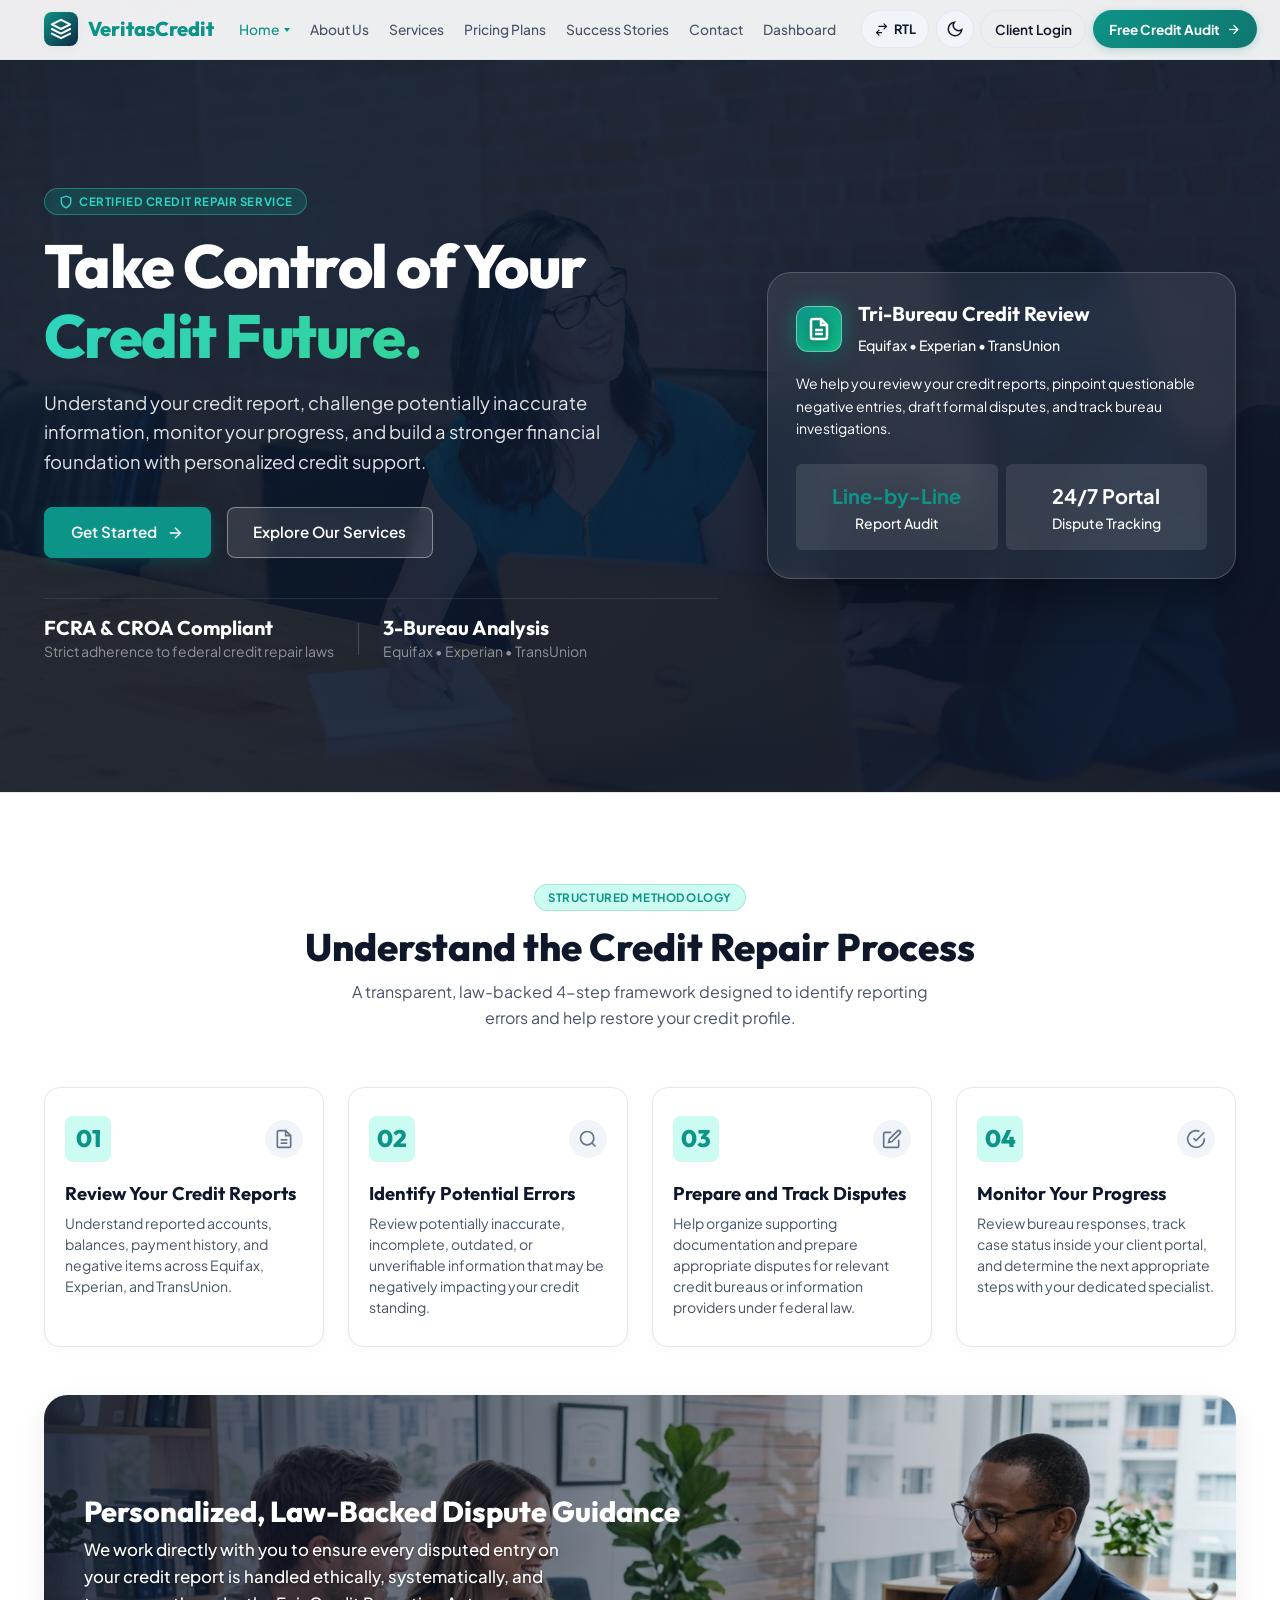
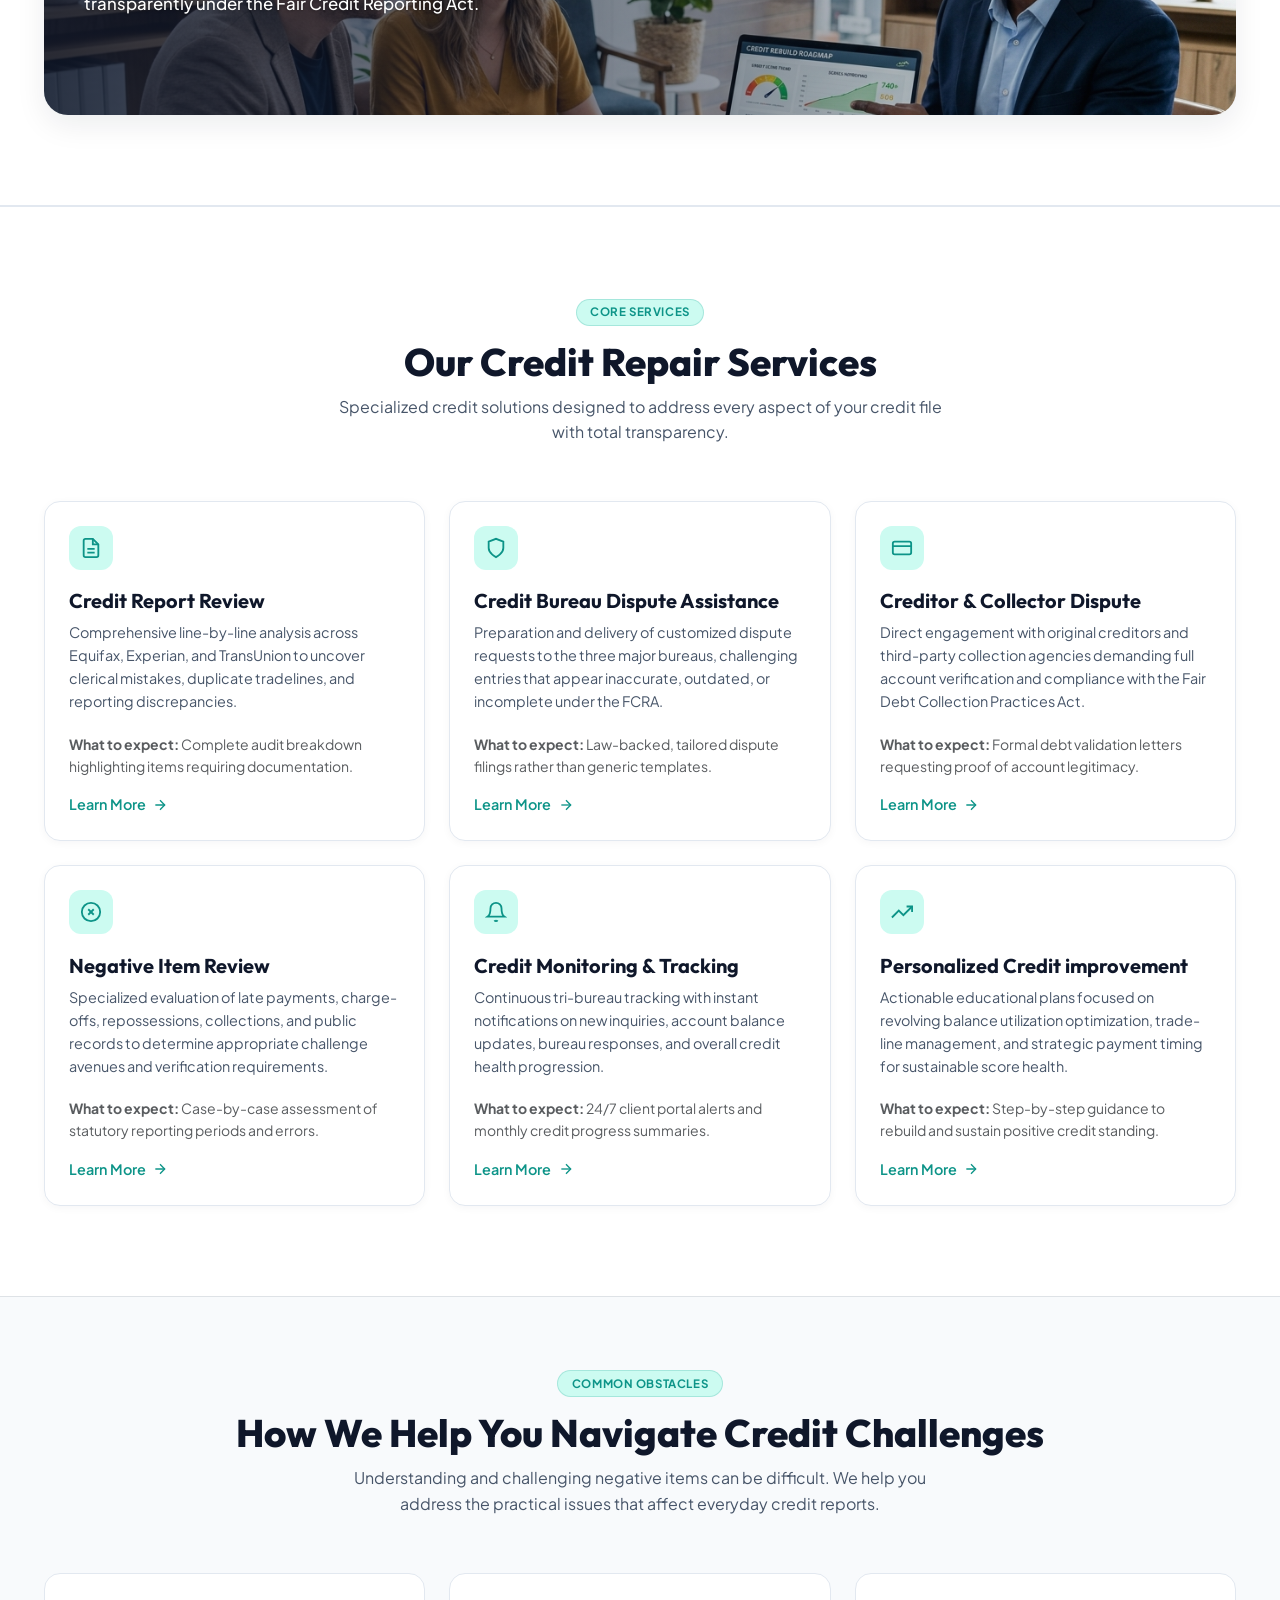
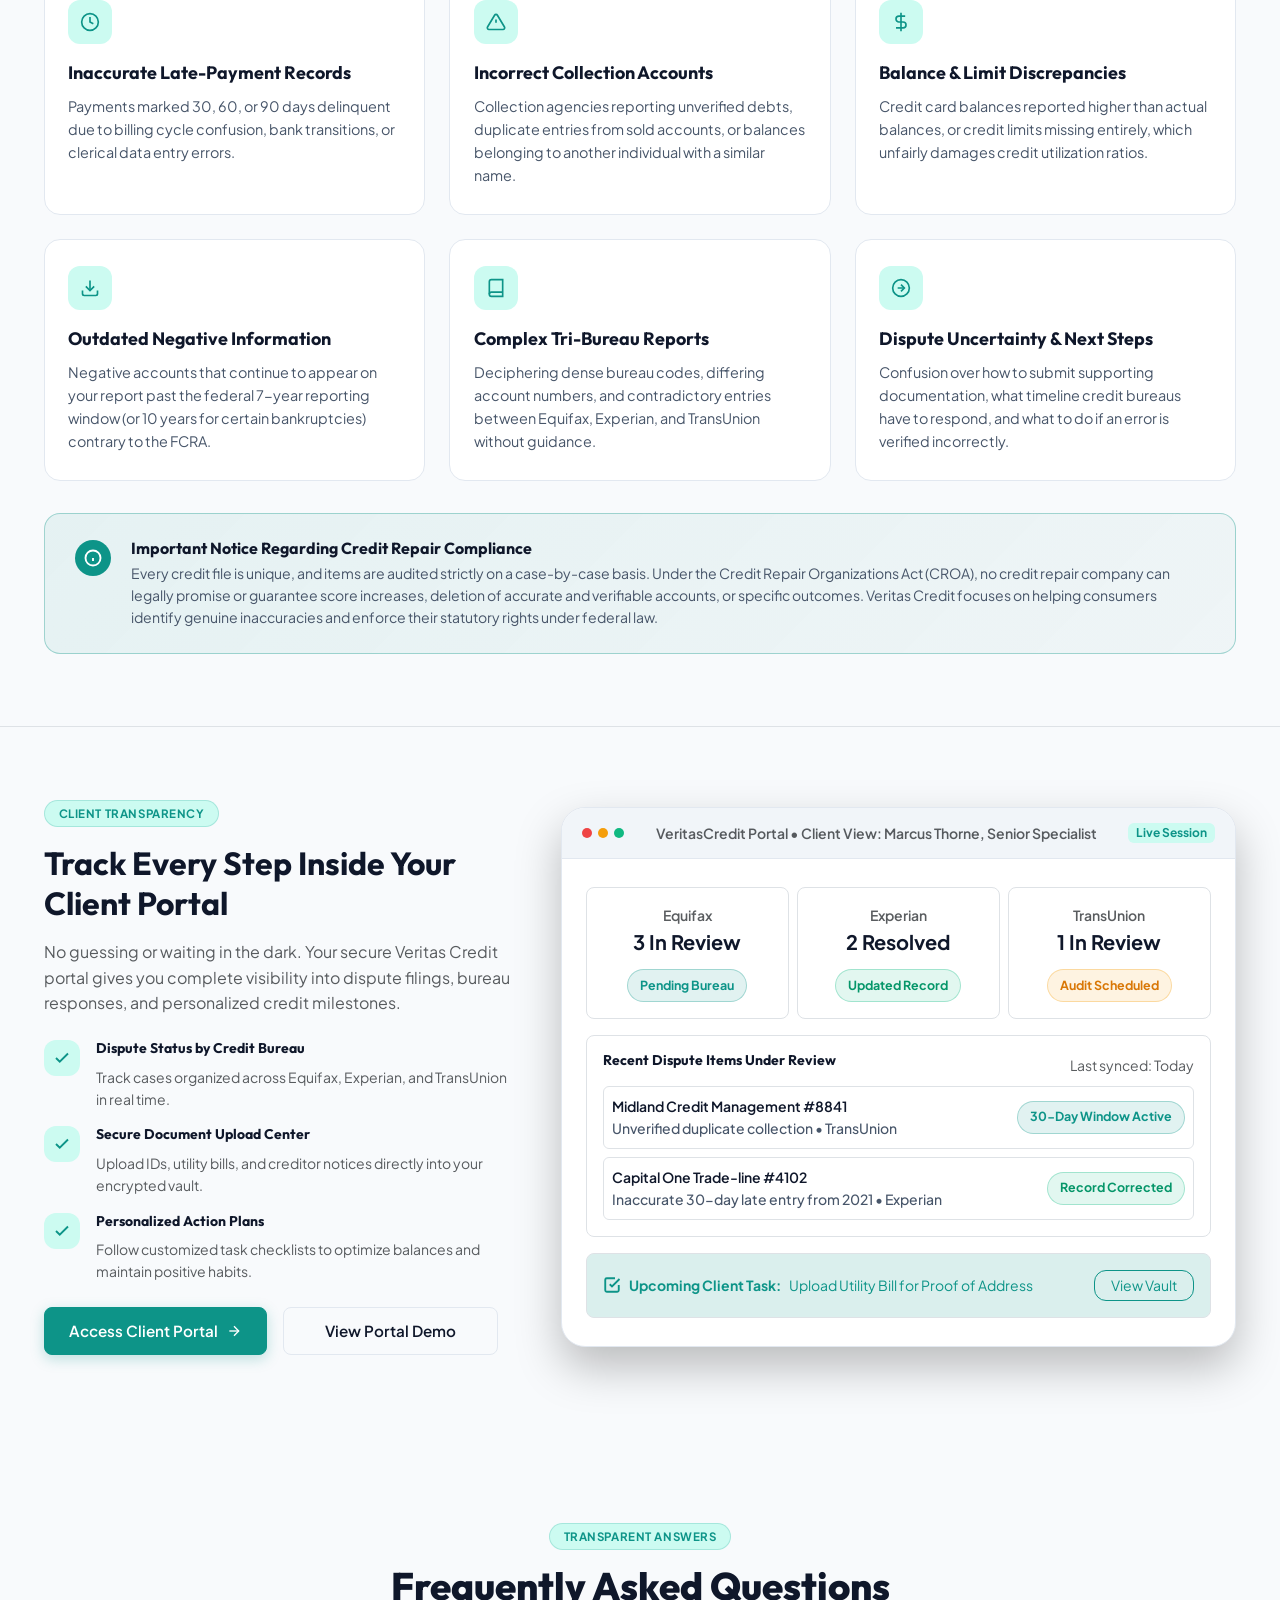
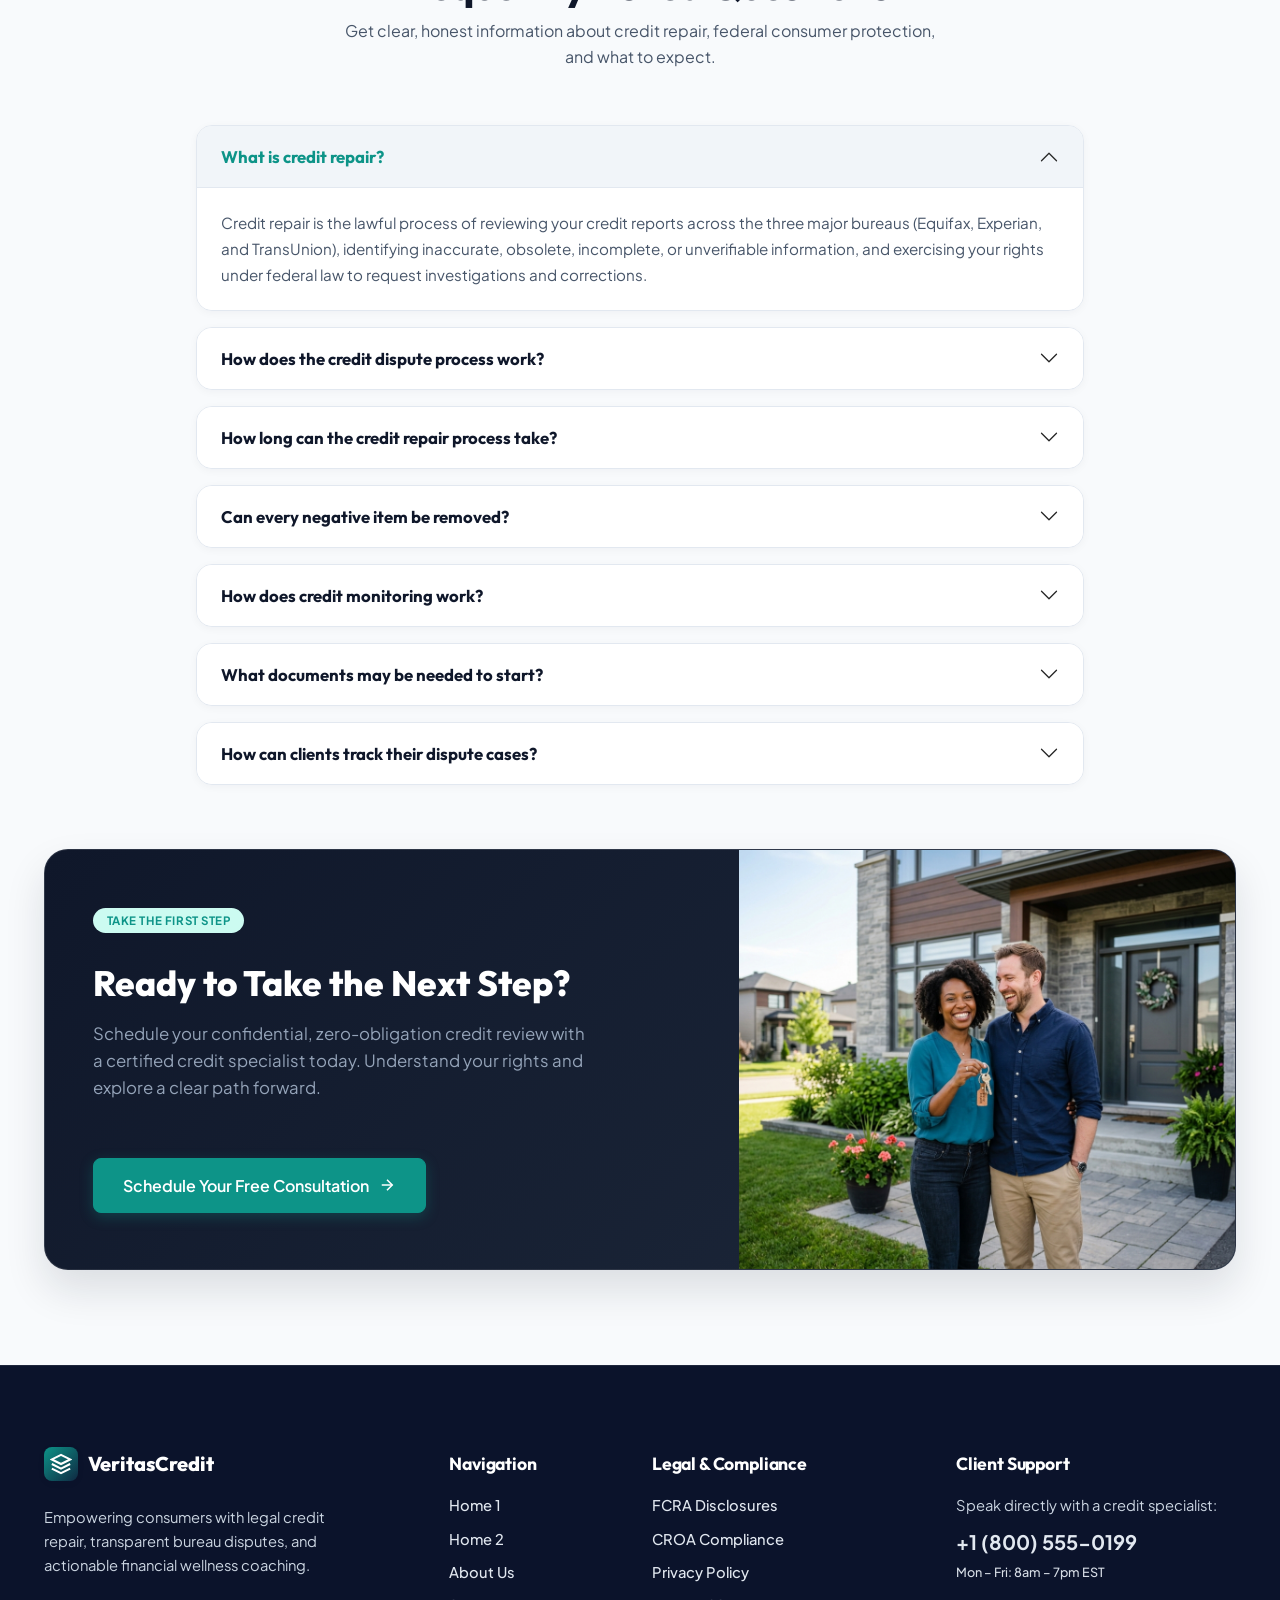
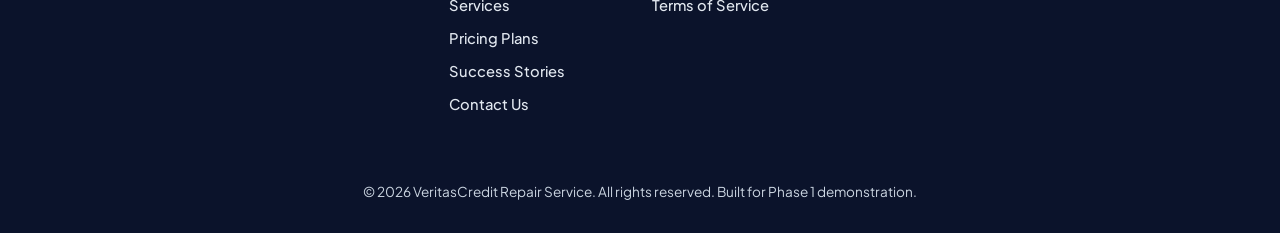
==== commit 509bdca6: "first commit" ====
--- a/index.html
+++ b/index.html
@@ -1,21 +1,26 @@
 <!DOCTYPE html>
 <html lang="en" dir="ltr" data-theme="light">
+
 <head>
   <meta charset="UTF-8">
   <meta name="viewport" content="width=device-width, initial-scale=1.0">
   <title>Credit Repair Service | Home</title>
-  <meta name="description" content="Premium credit repair, score recovery, and financial wellness consultation services. Understand, dispute, and optimize your credit score with total transparency.">
-  
+  <meta name="description"
+    content="Premium credit repair, score recovery, and financial wellness consultation services. Understand, dispute, and optimize your credit score with total transparency.">
+
   <!-- Favicon -->
-  <link rel="icon" type="image/svg+xml" href="data:image/svg+xml,<svg xmlns='http://www.w3.org/2000/svg' viewBox='0 0 24 24' fill='%230D9488'><path d='M12 2L2 7l10 5 10-5-10-5zM2 17l10 5 10-5M2 12l10 5 10-5'/></svg>">
+  <link rel="icon" type="image/svg+xml"
+    href="data:image/svg+xml,<svg xmlns='http://www.w3.org/2000/svg' viewBox='0 0 24 24' fill='%230D9488'><path d='M12 2L2 7l10 5 10-5-10-5zM2 17l10 5 10-5M2 12l10 5 10-5'/></svg>">
 
   <!-- Bootstrap 5 CSS -->
-  <link href="https://cdn.jsdelivr.net/npm/bootstrap@5.3.3/dist/css/bootstrap.min.css" rel="stylesheet" integrity="sha384-QWTKZyjpPEjISv5WaRU9OFeRpok6YctnYmDr5pNlyT2bRjXh0JMhjY6hW+ALEwIH" crossorigin="anonymous">
+  <link href="https://cdn.jsdelivr.net/npm/bootstrap@5.3.3/dist/css/bootstrap.min.css" rel="stylesheet"
+    integrity="sha384-QWTKZyjpPEjISv5WaRU9OFeRpok6YctnYmDr5pNlyT2bRjXh0JMhjY6hW+ALEwIH" crossorigin="anonymous">
 
   <!-- Custom Stylesheet System -->
   <link rel="stylesheet" href="assets/css/style.css">
   <link rel="stylesheet" href="assets/css/responsive.css">
 </head>
+
 <body>
 
   <!-- ==========================================================================
@@ -48,11 +53,12 @@
   <header class="header-navbar">
     <div class="container">
       <nav class="navbar navbar-expand-xl navbar-light p-0">
-        
+
         <!-- Brand Logo -->
         <a class="navbar-brand navbar-brand-logo" href="index.html" id="nav-brand-logo">
           <div class="logo-icon-box">
-            <svg width="22" height="22" viewBox="0 0 24 24" fill="none" stroke="currentColor" stroke-width="2.2" stroke-linecap="round" stroke-linejoin="round">
+            <svg width="22" height="22" viewBox="0 0 24 24" fill="none" stroke="currentColor" stroke-width="2.2"
+              stroke-linecap="round" stroke-linejoin="round">
               <path d="M12 2L2 7l10 5 10-5-10-5z"></path>
               <path d="M2 17l10 5 10-5"></path>
               <path d="M2 12l10 5 10-5"></path>
@@ -62,7 +68,8 @@
         </a>
 
         <!-- Mobile Toggler -->
-        <button class="navbar-toggler border-0 shadow-none p-2" type="button" data-bs-target="#navbarContent" aria-controls="navbarContent" aria-expanded="false" aria-label="Toggle navigation" id="mobile-nav-toggler">
+        <button class="navbar-toggler border-0 shadow-none p-2" type="button" data-bs-target="#navbarContent"
+          aria-controls="navbarContent" aria-expanded="false" aria-label="Toggle navigation" id="mobile-nav-toggler">
           <svg width="24" height="24" viewBox="0 0 24 24" fill="none" stroke="currentColor" stroke-width="2">
             <line x1="3" y1="12" x2="21" y2="12"></line>
             <line x1="3" y1="6" x2="21" y2="6"></line>
@@ -74,10 +81,11 @@
         <div class="collapse navbar-collapse" id="navbarContent">
           <!-- Main Links (Perfectly Centered between logo and controls) -->
           <ul class="navbar-nav mx-auto align-items-lg-center">
-            
+
             <!-- Home Dropdown -->
             <li class="nav-item dropdown">
-              <a class="nav-link dropdown-toggle active" href="#" id="homeDropdown" role="button" data-bs-toggle="dropdown" aria-expanded="false">
+              <a class="nav-link dropdown-toggle active" href="#" id="homeDropdown" role="button"
+                data-bs-toggle="dropdown" aria-expanded="false">
                 Home
               </a>
               <ul class="dropdown-menu dropdown-menu-custom" aria-labelledby="homeDropdown">
@@ -98,17 +106,20 @@
           <div class="nav-controls-mobile">
             <div class="nav-controls-toggles">
               <!-- Direction Switcher (LTR / RTL) -->
-              <button class="lang-switch-btn dir-toggle-btn" type="button" aria-label="Toggle Layout Direction" id="btn-rtl-toggle">
-                <svg width="15" height="15" viewBox="0 0 24 24" fill="none" stroke="currentColor" stroke-width="2" stroke-linecap="round" stroke-linejoin="round">
+              <button class="lang-switch-btn dir-toggle-btn" type="button" aria-label="Toggle Layout Direction"
+                id="btn-rtl-toggle">
+                <svg width="15" height="15" viewBox="0 0 24 24" fill="none" stroke="currentColor" stroke-width="2"
+                  stroke-linecap="round" stroke-linejoin="round">
                   <path d="M8 7h12m0 0l-4-4m4 4l-4 4m-4 6H4m0 0l4 4m-4-4l4-4"></path>
                 </svg>
                 <span class="dir-label">RTL</span>
               </button>
 
               <!-- Light/Dark Mode Switcher -->
-              <button class="btn-icon-toggle theme-toggle-btn" type="button" aria-label="Toggle Dark/Light Mode" id="btn-theme-toggle">
+              <button class="btn-icon-toggle theme-toggle-btn" type="button" aria-label="Toggle Dark/Light Mode"
+                id="btn-theme-toggle">
                 <svg width="17" height="17" viewBox="0 0 24 24" fill="none" stroke="currentColor" stroke-width="2">
-                  <path d="M21 12.79A9 9 0 1 1 11.21 3 7 7 0 0 0 21 12.79z"/>
+                  <path d="M21 12.79A9 9 0 1 1 11.21 3 7 7 0 0 0 21 12.79z" />
                 </svg>
               </button>
             </div>
@@ -145,7 +156,7 @@
   <section class="hero-section" id="hero">
     <div class="container text-center text-lg-start">
       <div class="row align-items-center g-5">
-        
+
         <!-- Left Hero Text Column -->
         <div class="col-lg-7">
           <div class="badge-eyebrow mb-3">
@@ -161,7 +172,8 @@
           </h1>
 
           <p class="hero-subtitle">
-            Understand your credit report, challenge potentially inaccurate information, monitor your progress, and build a stronger financial foundation with personalized credit support.
+            Understand your credit report, challenge potentially inaccurate information, monitor your progress, and
+            build a stronger financial foundation with personalized credit support.
           </p>
 
           <div class="hero-actions justify-content-center justify-content-lg-start">
@@ -179,12 +191,13 @@
           </div>
 
           <!-- Trust Badges Ticker -->
-          <div class="d-flex align-items-center justify-content-center justify-content-lg-start gap-4 pt-3 border-top border-secondary border-opacity-25">
+          <div
+            class="d-flex flex-wrap align-items-center justify-content-center justify-content-lg-start gap-3 gap-md-4 pt-3 border-top border-secondary border-opacity-25">
             <div>
               <div class="fw-bold text-white font-heading fs-5 mb-0">FCRA & CROA Compliant</div>
               <div class="text-white-50 small">Strict adherence to federal credit repair laws</div>
             </div>
-            <div class="border-end border-secondary border-opacity-50 py-3"></div>
+            <div class="border-end border-secondary border-opacity-50 py-3 d-none d-sm-block"></div>
             <div>
               <div class="fw-bold text-white font-heading fs-5 mb-0">3-Bureau Analysis</div>
               <div class="text-white-50 small">Equifax • Experian • TransUnion</div>
@@ -211,18 +224,21 @@
             </div>
 
             <p class="text-white small mb-4 fw-normal">
-              We help you review your credit reports, pinpoint questionable negative entries, draft formal disputes, and track bureau investigations.
+              We help you review your credit reports, pinpoint questionable negative entries, draft formal disputes, and
+              track bureau investigations.
             </p>
 
             <div class="row g-2 align-items-stretch">
               <div class="col-6">
-                <div class="p-3 rounded-2 bg-white bg-opacity-10 text-center h-100 d-flex flex-column justify-content-center">
+                <div
+                  class="p-3 rounded-2 bg-white bg-opacity-10 text-center h-100 d-flex flex-column justify-content-center">
                   <div class="fs-5 fw-bold text-teal">Line-by-Line</div>
                   <div class="small text-white fw-medium">Report Audit</div>
                 </div>
               </div>
               <div class="col-6">
-                <div class="p-3 rounded-2 bg-white bg-opacity-10 text-center h-100 d-flex flex-column justify-content-center">
+                <div
+                  class="p-3 rounded-2 bg-white bg-opacity-10 text-center h-100 d-flex flex-column justify-content-center">
                   <div class="fs-5 fw-bold text-emerald">24/7 Portal</div>
                   <div class="small text-white fw-medium">Dispute Tracking</div>
                 </div>
@@ -240,17 +256,18 @@
        ========================================================================== -->
   <section class="journey-section" id="process">
     <div class="container">
-      
+
       <!-- Section Heading -->
       <div class="section-header-block">
         <div class="badge-eyebrow">STRUCTURED METHODOLOGY</div>
         <h2>Understand the Credit Repair Process</h2>
-        <p>A transparent, law-backed 4-step framework designed to identify reporting errors and help restore your credit profile.</p>
+        <p>A transparent, law-backed 4-step framework designed to identify reporting errors and help restore your credit
+          profile.</p>
       </div>
 
       <!-- 4 Horizontal Step Process Cards -->
       <div class="row g-4">
-        
+
         <!-- Step 1 -->
         <div class="col-lg-3 col-sm-6">
           <div class="journey-card-flow">
@@ -266,7 +283,8 @@
               </div>
             </div>
             <h4>Review Your Credit Reports</h4>
-            <p>Understand reported accounts, balances, payment history, and negative items across Equifax, Experian, and TransUnion.</p>
+            <p>Understand reported accounts, balances, payment history, and negative items across Equifax, Experian, and
+              TransUnion.</p>
           </div>
         </div>
 
@@ -283,7 +301,8 @@
               </div>
             </div>
             <h4>Identify Potential Errors</h4>
-            <p>Review potentially inaccurate, incomplete, outdated, or unverifiable information that may be negatively impacting your credit standing.</p>
+            <p>Review potentially inaccurate, incomplete, outdated, or unverifiable information that may be negatively
+              impacting your credit standing.</p>
           </div>
         </div>
 
@@ -300,7 +319,8 @@
               </div>
             </div>
             <h4>Prepare and Track Disputes</h4>
-            <p>Help organize supporting documentation and prepare appropriate disputes for relevant credit bureaus or information providers under federal law.</p>
+            <p>Help organize supporting documentation and prepare appropriate disputes for relevant credit bureaus or
+              information providers under federal law.</p>
           </div>
         </div>
 
@@ -317,7 +337,8 @@
               </div>
             </div>
             <h4>Monitor Your Progress</h4>
-            <p>Review bureau responses, track case status inside your client portal, and determine the next appropriate steps with your dedicated specialist.</p>
+            <p>Review bureau responses, track case status inside your client portal, and determine the next appropriate
+              steps with your dedicated specialist.</p>
           </div>
         </div>
 
@@ -325,11 +346,13 @@
 
       <!-- Supporting Visual Banner Overlay -->
       <div class="journey-visual-banner mt-5">
-        <img src="assets/images/sections/journey-meeting.jpg" alt="Credit specialist reviewing credit report with client" class="journey-banner-img" id="img-journey">
+        <img src="assets/images/sections/journey-meeting.jpg"
+          alt="Credit specialist reviewing credit report with client" class="journey-banner-img" id="img-journey">
         <div class="journey-banner-overlay">
           <div class="journey-banner-content">
             <h3>Personalized, Law-Backed Dispute Guidance</h3>
-            <p>We work directly with you to ensure every disputed entry on your credit report is handled ethically, systematically, and transparently under the Fair Credit Reporting Act.</p>
+            <p>We work directly with you to ensure every disputed entry on your credit report is handled ethically,
+              systematically, and transparently under the Fair Credit Reporting Act.</p>
           </div>
         </div>
       </div>
@@ -342,17 +365,18 @@
        ========================================================================== -->
   <section class="services-section" id="services">
     <div class="container">
-      
+
       <!-- Section Header -->
       <div class="section-header-block">
         <div class="badge-eyebrow">CORE SERVICES</div>
         <h2>Our Credit Repair Services</h2>
-        <p>Specialized credit solutions designed to address every aspect of your credit file with total transparency.</p>
+        <p>Specialized credit solutions designed to address every aspect of your credit file with total transparency.
+        </p>
       </div>
 
       <!-- 6 Service Cards Grid -->
       <div class="row g-4">
-        
+
         <!-- Service 1: Credit Report Review -->
         <div class="col-lg-4 col-md-6">
           <div class="service-card">
@@ -366,11 +390,16 @@
                 </svg>
               </div>
               <h3 class="service-card-title">Credit Report Review</h3>
-              <p class="service-card-text">Comprehensive line-by-line analysis across Equifax, Experian, and TransUnion to uncover clerical mistakes, duplicate tradelines, and reporting discrepancies.</p>
-              <div class="small text-muted mb-3"><strong>What to expect:</strong> Complete audit breakdown highlighting items requiring documentation.</div>
+              <p class="service-card-text">Comprehensive line-by-line analysis across Equifax, Experian, and TransUnion
+                to uncover clerical mistakes, duplicate tradelines, and reporting discrepancies.</p>
+              <div class="small text-muted mb-3"><strong>What to expect:</strong> Complete audit breakdown highlighting
+                items requiring documentation.</div>
               <a href="services.html#dispute-support" class="service-card-link mt-auto" id="link-service-1">
                 <span>Learn More</span>
-                <svg width="16" height="16" viewBox="0 0 24 24" fill="none" stroke="currentColor" stroke-width="2"><line x1="5" y1="12" x2="19" y2="12"></line><polyline points="12 5 19 12 12 19"></polyline></svg>
+                <svg width="16" height="16" viewBox="0 0 24 24" fill="none" stroke="currentColor" stroke-width="2">
+                  <line x1="5" y1="12" x2="19" y2="12"></line>
+                  <polyline points="12 5 19 12 12 19"></polyline>
+                </svg>
               </a>
             </div>
           </div>
@@ -386,11 +415,16 @@
                 </svg>
               </div>
               <h3 class="service-card-title">Credit Bureau Dispute Assistance</h3>
-              <p class="service-card-text">Preparation and delivery of customized dispute requests to the three major bureaus, challenging entries that appear inaccurate, outdated, or incomplete under the FCRA.</p>
-              <div class="small text-muted mb-3"><strong>What to expect:</strong> Law-backed, tailored dispute filings rather than generic templates.</div>
+              <p class="service-card-text">Preparation and delivery of customized dispute requests to the three major
+                bureaus, challenging entries that appear inaccurate, outdated, or incomplete under the FCRA.</p>
+              <div class="small text-muted mb-3"><strong>What to expect:</strong> Law-backed, tailored dispute filings
+                rather than generic templates.</div>
               <a href="services.html#dispute-support" class="service-card-link mt-auto" id="link-service-2">
                 <span>Learn More</span>
-                <svg width="16" height="16" viewBox="0 0 24 24" fill="none" stroke="currentColor" stroke-width="2"><line x1="5" y1="12" x2="19" y2="12"></line><polyline points="12 5 19 12 12 19"></polyline></svg>
+                <svg width="16" height="16" viewBox="0 0 24 24" fill="none" stroke="currentColor" stroke-width="2">
+                  <line x1="5" y1="12" x2="19" y2="12"></line>
+                  <polyline points="12 5 19 12 12 19"></polyline>
+                </svg>
               </a>
             </div>
           </div>
@@ -406,12 +440,17 @@
                   <line x1="2" y1="10" x2="22" y2="10"></line>
                 </svg>
               </div>
-              <h3 class="service-card-title">Creditor & Collector Dispute Support</h3>
-              <p class="service-card-text">Direct engagement with original creditors and third-party collection agencies demanding full account verification and compliance with the Fair Debt Collection Practices Act.</p>
-              <div class="small text-muted mb-3"><strong>What to expect:</strong> Formal debt validation letters requesting proof of account legitimacy.</div>
+              <h3 class="service-card-title">Creditor & Collector Dispute</h3>
+              <p class="service-card-text">Direct engagement with original creditors and third-party collection agencies
+                demanding full account verification and compliance with the Fair Debt Collection Practices Act.</p>
+              <div class="small text-muted mb-3"><strong>What to expect:</strong> Formal debt validation letters
+                requesting proof of account legitimacy.</div>
               <a href="services.html#dispute-support" class="service-card-link mt-auto" id="link-service-3">
                 <span>Learn More</span>
-                <svg width="16" height="16" viewBox="0 0 24 24" fill="none" stroke="currentColor" stroke-width="2"><line x1="5" y1="12" x2="19" y2="12"></line><polyline points="12 5 19 12 12 19"></polyline></svg>
+                <svg width="16" height="16" viewBox="0 0 24 24" fill="none" stroke="currentColor" stroke-width="2">
+                  <line x1="5" y1="12" x2="19" y2="12"></line>
+                  <polyline points="12 5 19 12 12 19"></polyline>
+                </svg>
               </a>
             </div>
           </div>
@@ -429,11 +468,17 @@
                 </svg>
               </div>
               <h3 class="service-card-title">Negative Item Review</h3>
-              <p class="service-card-text">Specialized evaluation of late payments, charge-offs, repossessions, collections, and public records to determine appropriate challenge avenues and verification requirements.</p>
-              <div class="small text-muted mb-3"><strong>What to expect:</strong> Case-by-case assessment of statutory reporting periods and errors.</div>
+              <p class="service-card-text">Specialized evaluation of late payments, charge-offs, repossessions,
+                collections, and public records to determine appropriate challenge avenues and verification
+                requirements.</p>
+              <div class="small text-muted mb-3"><strong>What to expect:</strong> Case-by-case assessment of statutory
+                reporting periods and errors.</div>
               <a href="services.html#dispute-support" class="service-card-link mt-auto" id="link-service-4">
                 <span>Learn More</span>
-                <svg width="16" height="16" viewBox="0 0 24 24" fill="none" stroke="currentColor" stroke-width="2"><line x1="5" y1="12" x2="19" y2="12"></line><polyline points="12 5 19 12 12 19"></polyline></svg>
+                <svg width="16" height="16" viewBox="0 0 24 24" fill="none" stroke="currentColor" stroke-width="2">
+                  <line x1="5" y1="12" x2="19" y2="12"></line>
+                  <polyline points="12 5 19 12 12 19"></polyline>
+                </svg>
               </a>
             </div>
           </div>
@@ -450,11 +495,16 @@
                 </svg>
               </div>
               <h3 class="service-card-title">Credit Monitoring & Tracking</h3>
-              <p class="service-card-text">Continuous tri-bureau tracking with instant notifications on new inquiries, account balance updates, bureau responses, and overall credit health progression.</p>
-              <div class="small text-muted mb-3"><strong>What to expect:</strong> 24/7 client portal alerts and monthly credit progress summaries.</div>
+              <p class="service-card-text">Continuous tri-bureau tracking with instant notifications on new inquiries,
+                account balance updates, bureau responses, and overall credit health progression.</p>
+              <div class="small text-muted mb-3"><strong>What to expect:</strong> 24/7 client portal alerts and monthly
+                credit progress summaries.</div>
               <a href="services.html#credit-monitoring" class="service-card-link mt-auto" id="link-service-5">
                 <span>Learn More</span>
-                <svg width="16" height="16" viewBox="0 0 24 24" fill="none" stroke="currentColor" stroke-width="2"><line x1="5" y1="12" x2="19" y2="12"></line><polyline points="12 5 19 12 12 19"></polyline></svg>
+                <svg width="16" height="16" viewBox="0 0 24 24" fill="none" stroke="currentColor" stroke-width="2">
+                  <line x1="5" y1="12" x2="19" y2="12"></line>
+                  <polyline points="12 5 19 12 12 19"></polyline>
+                </svg>
               </a>
             </div>
           </div>
@@ -470,12 +520,17 @@
                   <polyline points="17 6 23 6 23 12"></polyline>
                 </svg>
               </div>
-              <h3 class="service-card-title">Personalized Credit Improvement Plans</h3>
-              <p class="service-card-text">Actionable educational plans focused on revolving balance utilization optimization, trade-line management, and strategic payment timing for sustainable score health.</p>
-              <div class="small text-muted mb-3"><strong>What to expect:</strong> Step-by-step guidance to rebuild and sustain positive credit standing.</div>
+              <h3 class="service-card-title">Personalized Credit improvement</h3>
+              <p class="service-card-text">Actionable educational plans focused on revolving balance utilization
+                optimization, trade-line management, and strategic payment timing for sustainable score health.</p>
+              <div class="small text-muted mb-3"><strong>What to expect:</strong> Step-by-step guidance to rebuild and
+                sustain positive credit standing.</div>
               <a href="services.html#financial-coaching" class="service-card-link mt-auto" id="link-service-6">
                 <span>Learn More</span>
-                <svg width="16" height="16" viewBox="0 0 24 24" fill="none" stroke="currentColor" stroke-width="2"><line x1="5" y1="12" x2="19" y2="12"></line><polyline points="12 5 19 12 12 19"></polyline></svg>
+                <svg width="16" height="16" viewBox="0 0 24 24" fill="none" stroke="currentColor" stroke-width="2">
+                  <line x1="5" y1="12" x2="19" y2="12"></line>
+                  <polyline points="12 5 19 12 12 19"></polyline>
+                </svg>
               </a>
             </div>
           </div>
@@ -491,73 +546,102 @@
        ========================================================================== -->
   <section class="challenge-section py-5 bg-surface border-top border-bottom" id="challenges">
     <div class="container py-4">
-      
+
       <div class="section-header-block">
         <div class="badge-eyebrow">COMMON OBSTACLES</div>
         <h2>How We Help You Navigate Credit Challenges</h2>
-        <p>Understanding and challenging negative items can be difficult. We help you address the practical issues that affect everyday credit reports.</p>
+        <p>Understanding and challenging negative items can be difficult. We help you address the practical issues that
+          affect everyday credit reports.</p>
       </div>
 
       <!-- 6 Common Challenges Grid -->
       <div class="row g-4">
-        
+
         <div class="col-lg-4 col-md-6">
           <div class="challenge-card">
             <div class="challenge-icon-box">
-              <svg width="20" height="20" viewBox="0 0 24 24" fill="none" stroke="currentColor" stroke-width="2"><circle cx="12" cy="12" r="10"></circle><polyline points="12 6 12 12 16 14"></polyline></svg>
+              <svg width="20" height="20" viewBox="0 0 24 24" fill="none" stroke="currentColor" stroke-width="2">
+                <circle cx="12" cy="12" r="10"></circle>
+                <polyline points="12 6 12 12 16 14"></polyline>
+              </svg>
             </div>
             <h4>Inaccurate Late-Payment Records</h4>
-            <p>Payments marked 30, 60, or 90 days delinquent due to billing cycle confusion, bank transitions, or clerical data entry errors.</p>
+            <p>Payments marked 30, 60, or 90 days delinquent due to billing cycle confusion, bank transitions, or
+              clerical data entry errors.</p>
           </div>
         </div>
 
         <div class="col-lg-4 col-md-6">
           <div class="challenge-card">
             <div class="challenge-icon-box">
-              <svg width="20" height="20" viewBox="0 0 24 24" fill="none" stroke="currentColor" stroke-width="2"><path d="M10.29 3.86L1.82 18a2 2 0 0 0 1.71 3h16.94a2 2 0 0 0 1.71-3L13.71 3.86a2 2 0 0 0-3.42 0z"></path><line x1="12" y1="9" x2="12" y2="13"></line><line x1="12" y1="17" x2="12.01" y2="17"></line></svg>
+              <svg width="20" height="20" viewBox="0 0 24 24" fill="none" stroke="currentColor" stroke-width="2">
+                <path d="M10.29 3.86L1.82 18a2 2 0 0 0 1.71 3h16.94a2 2 0 0 0 1.71-3L13.71 3.86a2 2 0 0 0-3.42 0z">
+                </path>
+                <line x1="12" y1="9" x2="12" y2="13"></line>
+                <line x1="12" y1="17" x2="12.01" y2="17"></line>
+              </svg>
             </div>
             <h4>Incorrect Collection Accounts</h4>
-            <p>Collection agencies reporting unverified debts, duplicate entries from sold accounts, or balances belonging to another individual with a similar name.</p>
+            <p>Collection agencies reporting unverified debts, duplicate entries from sold accounts, or balances
+              belonging to another individual with a similar name.</p>
           </div>
         </div>
 
         <div class="col-lg-4 col-md-6">
           <div class="challenge-card">
             <div class="challenge-icon-box">
-              <svg width="20" height="20" viewBox="0 0 24 24" fill="none" stroke="currentColor" stroke-width="2"><line x1="12" y1="1" x2="12" y2="23"></line><path d="M17 5H9.5a3.5 3.5 0 0 0 0 7h5a3.5 3.5 0 0 1 0 7H6"></path></svg>
+              <svg width="20" height="20" viewBox="0 0 24 24" fill="none" stroke="currentColor" stroke-width="2">
+                <line x1="12" y1="1" x2="12" y2="23"></line>
+                <path d="M17 5H9.5a3.5 3.5 0 0 0 0 7h5a3.5 3.5 0 0 1 0 7H6"></path>
+              </svg>
             </div>
             <h4>Balance & Limit Discrepancies</h4>
-            <p>Credit card balances reported higher than actual balances, or credit limits missing entirely, which unfairly damages credit utilization ratios.</p>
+            <p>Credit card balances reported higher than actual balances, or credit limits missing entirely, which
+              unfairly damages credit utilization ratios.</p>
           </div>
         </div>
 
         <div class="col-lg-4 col-md-6">
           <div class="challenge-card">
             <div class="challenge-icon-box">
-              <svg width="20" height="20" viewBox="0 0 24 24" fill="none" stroke="currentColor" stroke-width="2"><path d="M21 15v4a2 2 0 0 1-2 2H5a2 2 0 0 1-2-2v-4"></path><polyline points="7 10 12 15 17 10"></polyline><line x1="12" y1="15" x2="12" y2="3"></line></svg>
+              <svg width="20" height="20" viewBox="0 0 24 24" fill="none" stroke="currentColor" stroke-width="2">
+                <path d="M21 15v4a2 2 0 0 1-2 2H5a2 2 0 0 1-2-2v-4"></path>
+                <polyline points="7 10 12 15 17 10"></polyline>
+                <line x1="12" y1="15" x2="12" y2="3"></line>
+              </svg>
             </div>
             <h4>Outdated Negative Information</h4>
-            <p>Negative accounts that continue to appear on your report past the federal 7-year reporting window (or 10 years for certain bankruptcies) contrary to the FCRA.</p>
+            <p>Negative accounts that continue to appear on your report past the federal 7-year reporting window (or 10
+              years for certain bankruptcies) contrary to the FCRA.</p>
           </div>
         </div>
 
         <div class="col-lg-4 col-md-6">
           <div class="challenge-card">
             <div class="challenge-icon-box">
-              <svg width="20" height="20" viewBox="0 0 24 24" fill="none" stroke="currentColor" stroke-width="2"><path d="M4 19.5A2.5 2.5 0 0 1 6.5 17H20"></path><path d="M6.5 2H20v20H6.5A2.5 2.5 0 0 1 4 19.5v-15A2.5 2.5 0 0 1 6.5 2z"></path></svg>
+              <svg width="20" height="20" viewBox="0 0 24 24" fill="none" stroke="currentColor" stroke-width="2">
+                <path d="M4 19.5A2.5 2.5 0 0 1 6.5 17H20"></path>
+                <path d="M6.5 2H20v20H6.5A2.5 2.5 0 0 1 4 19.5v-15A2.5 2.5 0 0 1 6.5 2z"></path>
+              </svg>
             </div>
             <h4>Complex Tri-Bureau Reports</h4>
-            <p>Deciphering dense bureau codes, differing account numbers, and contradictory entries between Equifax, Experian, and TransUnion without guidance.</p>
+            <p>Deciphering dense bureau codes, differing account numbers, and contradictory entries between Equifax,
+              Experian, and TransUnion without guidance.</p>
           </div>
         </div>
 
         <div class="col-lg-4 col-md-6">
           <div class="challenge-card">
             <div class="challenge-icon-box">
-              <svg width="20" height="20" viewBox="0 0 24 24" fill="none" stroke="currentColor" stroke-width="2"><circle cx="12" cy="12" r="10"></circle><polyline points="12 16 16 12 12 8"></polyline><line x1="8" y1="12" x2="16" y2="12"></line></svg>
+              <svg width="20" height="20" viewBox="0 0 24 24" fill="none" stroke="currentColor" stroke-width="2">
+                <circle cx="12" cy="12" r="10"></circle>
+                <polyline points="12 16 16 12 12 8"></polyline>
+                <line x1="8" y1="12" x2="16" y2="12"></line>
+              </svg>
             </div>
             <h4>Dispute Uncertainty & Next Steps</h4>
-            <p>Confusion over how to submit supporting documentation, what timeline credit bureaus have to respond, and what to do if an error is verified incorrectly.</p>
+            <p>Confusion over how to submit supporting documentation, what timeline credit bureaus have to respond, and
+              what to do if an error is verified incorrectly.</p>
           </div>
         </div>
 
@@ -566,11 +650,18 @@
       <!-- Transparent Compliance Disclosure -->
       <div class="compliance-notice-box">
         <div class="compliance-notice-icon">
-          <svg width="18" height="18" viewBox="0 0 24 24" fill="none" stroke="currentColor" stroke-width="2.5"><circle cx="12" cy="12" r="10"></circle><line x1="12" y1="16" x2="12" y2="12"></line><line x1="12" y1="8" x2="12.01" y2="8"></line></svg>
+          <svg width="18" height="18" viewBox="0 0 24 24" fill="none" stroke="currentColor" stroke-width="2.5">
+            <circle cx="12" cy="12" r="10"></circle>
+            <line x1="12" y1="16" x2="12" y2="12"></line>
+            <line x1="12" y1="8" x2="12.01" y2="8"></line>
+          </svg>
         </div>
         <div class="compliance-notice-content">
           <h5>Important Notice Regarding Credit Repair Compliance</h5>
-          <p>Every credit file is unique, and items are audited strictly on a case-by-case basis. Under the Credit Repair Organizations Act (CROA), no credit repair company can legally promise or guarantee score increases, deletion of accurate and verifiable accounts, or specific outcomes. Veritas Credit focuses on helping consumers identify genuine inaccuracies and enforce their statutory rights under federal law.</p>
+          <p>Every credit file is unique, and items are audited strictly on a case-by-case basis. Under the Credit
+            Repair Organizations Act (CROA), no credit repair company can legally promise or guarantee score increases,
+            deletion of accurate and verifiable accounts, or specific outcomes. Veritas Credit focuses on helping
+            consumers identify genuine inaccuracies and enforce their statutory rights under federal law.</p>
         </div>
       </div>
 
@@ -582,55 +673,70 @@
        ========================================================================== -->
   <section class="dashboard-preview-section py-5" id="dashboard-preview">
     <div class="container py-4">
-      
+
       <div class="row align-items-center g-5">
-        
+
         <!-- Left: Explanatory Copy & Key Features -->
         <div class="col-lg-5">
           <div class="badge-eyebrow">CLIENT TRANSPARENCY</div>
           <h2 class="font-heading fw-bold fs-2 mb-3">Track Every Step Inside Your Client Portal</h2>
           <p class="text-muted mb-4">
-            No guessing or waiting in the dark. Your secure Veritas Credit portal gives you complete visibility into dispute filings, bureau responses, and personalized credit milestones.
+            No guessing or waiting in the dark. Your secure Veritas Credit portal gives you complete visibility into
+            dispute filings, bureau responses, and personalized credit milestones.
           </p>
 
           <div class="d-flex flex-column gap-3 mb-4">
             <div class="d-flex align-items-start gap-3">
               <div class="challenge-icon-box" style="width: 36px; height: 36px; min-width: 36px; margin: 0;">
-                <svg width="18" height="18" viewBox="0 0 24 24" fill="none" stroke="currentColor" stroke-width="2.5"><polyline points="20 6 9 17 4 12"></polyline></svg>
+                <svg width="18" height="18" viewBox="0 0 24 24" fill="none" stroke="currentColor" stroke-width="2.5">
+                  <polyline points="20 6 9 17 4 12"></polyline>
+                </svg>
               </div>
               <div>
                 <div class="fw-bold text-main font-heading small">Dispute Status by Credit Bureau</div>
-                <div class="small text-muted">Track cases organized across Equifax, Experian, and TransUnion in real time.</div>
+                <div class="small text-muted">Track cases organized across Equifax, Experian, and TransUnion in real
+                  time.</div>
               </div>
             </div>
 
             <div class="d-flex align-items-start gap-3">
               <div class="challenge-icon-box" style="width: 36px; height: 36px; min-width: 36px; margin: 0;">
-                <svg width="18" height="18" viewBox="0 0 24 24" fill="none" stroke="currentColor" stroke-width="2.5"><polyline points="20 6 9 17 4 12"></polyline></svg>
+                <svg width="18" height="18" viewBox="0 0 24 24" fill="none" stroke="currentColor" stroke-width="2.5">
+                  <polyline points="20 6 9 17 4 12"></polyline>
+                </svg>
               </div>
               <div>
                 <div class="fw-bold text-main font-heading small">Secure Document Upload Center</div>
-                <div class="small text-muted">Upload IDs, utility bills, and creditor notices directly into your encrypted vault.</div>
+                <div class="small text-muted">Upload IDs, utility bills, and creditor notices directly into your
+                  encrypted vault.</div>
               </div>
             </div>
 
             <div class="d-flex align-items-start gap-3">
               <div class="challenge-icon-box" style="width: 36px; height: 36px; min-width: 36px; margin: 0;">
-                <svg width="18" height="18" viewBox="0 0 24 24" fill="none" stroke="currentColor" stroke-width="2.5"><polyline points="20 6 9 17 4 12"></polyline></svg>
+                <svg width="18" height="18" viewBox="0 0 24 24" fill="none" stroke="currentColor" stroke-width="2.5">
+                  <polyline points="20 6 9 17 4 12"></polyline>
+                </svg>
               </div>
               <div>
                 <div class="fw-bold text-main font-heading small">Personalized Action Plans</div>
-                <div class="small text-muted">Follow customized task checklists to optimize balances and maintain positive habits.</div>
-              </div>
-            </div>
-          </div>
-
-          <div class="d-flex align-items-center gap-3">
-            <a href="login.html" class="btn-custom-primary">
+                <div class="small text-muted">Follow customized task checklists to optimize balances and maintain
+                  positive habits.</div>
+              </div>
+            </div>
+          </div>
+
+          <div class="dash-preview-actions d-flex flex-wrap align-items-center gap-3">
+            <a href="login.html" class="btn-custom-primary dash-action-btn" id="btn-dash-portal">
               <span>Access Client Portal</span>
-              <svg width="16" height="16" viewBox="0 0 24 24" fill="none" stroke="currentColor" stroke-width="2"><line x1="5" y1="12" x2="19" y2="12"></line><polyline points="12 5 19 12 12 19"></polyline></svg>
+              <svg width="16" height="16" viewBox="0 0 24 24" fill="none" stroke="currentColor" stroke-width="2">
+                <line x1="5" y1="12" x2="19" y2="12"></line>
+                <polyline points="12 5 19 12 12 19"></polyline>
+              </svg>
             </a>
-            <a href="dashboard.html" class="btn-custom-outline-nav">View Portal Demo</a>
+            <a href="dashboard.html" class="btn-custom-outline-nav dash-action-btn" id="btn-dash-demo">
+              <span>View Portal Demo</span>
+            </a>
           </div>
         </div>
 
@@ -643,33 +749,40 @@
                 <span class="dash-window-dot yellow"></span>
                 <span class="dash-window-dot green"></span>
               </div>
-              <span class="small text-muted fw-semibold">VeritasCredit Portal • Client View: Marcus Thorne, Senior Specialist</span>
+              <span class="small text-muted fw-semibold">VeritasCredit Portal • Client View: Marcus Thorne, Senior
+                Specialist</span>
               <span class="badge bg-teal-subtle text-teal small">Live Session</span>
             </div>
 
             <div class="dash-preview-body">
-              
+
               <!-- 3-Bureau Progress Summary -->
-              <div class="row g-2 mb-3">
-                <div class="col-4">
-                  <div class="p-3 bg-surface border rounded-3 text-center">
-                    <div class="small text-muted fw-semibold">Equifax</div>
-                    <div class="fs-5 fw-bold text-main">3 In Review</div>
-                    <span class="bureau-status-badge bureau-badge-pending mt-1">Pending Bureau</span>
+              <div class="row g-2 mb-3 dash-bureau-row">
+                <div class="col-4 dash-bureau-col">
+                  <div class="dash-bureau-card p-3 bg-surface border rounded-3">
+                    <div class="dash-bureau-info">
+                      <div class="small text-muted fw-semibold">Equifax</div>
+                      <div class="dash-bureau-score fs-5 fw-bold text-main text-nowrap">3 In Review</div>
+                    </div>
+                    <span class="bureau-status-badge bureau-badge-pending">Pending Bureau</span>
                   </div>
                 </div>
-                <div class="col-4">
-                  <div class="p-3 bg-surface border rounded-3 text-center">
-                    <div class="small text-muted fw-semibold">Experian</div>
-                    <div class="fs-5 fw-bold text-main">2 Resolved</div>
-                    <span class="bureau-status-badge bureau-badge-resolved mt-1">Updated Record</span>
+                <div class="col-4 dash-bureau-col">
+                  <div class="dash-bureau-card p-3 bg-surface border rounded-3">
+                    <div class="dash-bureau-info">
+                      <div class="small text-muted fw-semibold">Experian</div>
+                      <div class="dash-bureau-score fs-5 fw-bold text-main text-nowrap">2 Resolved</div>
+                    </div>
+                    <span class="bureau-status-badge bureau-badge-resolved">Updated Record</span>
                   </div>
                 </div>
-                <div class="col-4">
-                  <div class="p-3 bg-surface border rounded-3 text-center">
-                    <div class="small text-muted fw-semibold">TransUnion</div>
-                    <div class="fs-5 fw-bold text-main">1 In Review</div>
-                    <span class="bureau-status-badge bureau-badge-open mt-1">Audit Scheduled</span>
+                <div class="col-4 dash-bureau-col">
+                  <div class="dash-bureau-card p-3 bg-surface border rounded-3">
+                    <div class="dash-bureau-info">
+                      <div class="small text-muted fw-semibold">TransUnion</div>
+                      <div class="dash-bureau-score fs-5 fw-bold text-main text-nowrap">1 In Review</div>
+                    </div>
+                    <span class="bureau-status-badge bureau-badge-open">Audit Scheduled</span>
                   </div>
                 </div>
               </div>
@@ -699,9 +812,13 @@
               </div>
 
               <!-- Action Item Checklist Row -->
-              <div class="p-3 bg-teal-subtle rounded-3 border border-teal d-flex align-items-center justify-content-between flex-wrap gap-2">
+              <div
+                class="p-3 bg-teal-subtle rounded-3 border border-teal d-flex align-items-center justify-content-between flex-wrap gap-2">
                 <div class="d-flex align-items-center gap-2">
-                  <svg width="18" height="18" viewBox="0 0 24 24" fill="none" stroke="#0D9488" stroke-width="2.5"><polyline points="9 11 12 14 22 4"></polyline><path d="M21 12v7a2 2 0 0 1-2 2H5a2 2 0 0 1-2-2V5a2 2 0 0 1 2-2h11"></path></svg>
+                  <svg width="18" height="18" viewBox="0 0 24 24" fill="none" stroke="#0D9488" stroke-width="2.5">
+                    <polyline points="9 11 12 14 22 4"></polyline>
+                    <path d="M21 12v7a2 2 0 0 1-2 2H5a2 2 0 0 1-2-2V5a2 2 0 0 1 2-2h11"></path>
+                  </svg>
                   <span class="small fw-bold text-teal">Upcoming Client Task:</span>
                   <span class="small text-main">Upload Utility Bill for Proof of Address</span>
                 </div>
@@ -722,7 +839,7 @@
        ========================================================================== -->
   <section class="about-faq-section" id="faq">
     <div class="container">
-      
+
       <!-- FAQ Section Header -->
       <div class="section-header-block">
         <div class="badge-eyebrow">TRANSPARENT ANSWERS</div>
@@ -734,17 +851,21 @@
       <div class="row justify-content-center mb-5">
         <div class="col-lg-9">
           <div class="accordion accordion-custom" id="homeFaqAccordion">
-            
+
             <!-- FAQ 1 -->
             <div class="accordion-item">
               <h3 class="accordion-header" id="headingOne">
-                <button class="accordion-button" type="button" data-bs-toggle="collapse" data-bs-target="#collapseOne" aria-expanded="true" aria-controls="collapseOne">
+                <button class="accordion-button" type="button" data-bs-toggle="collapse" data-bs-target="#collapseOne"
+                  aria-expanded="true" aria-controls="collapseOne">
                   What is credit repair?
                 </button>
               </h3>
-              <div id="collapseOne" class="accordion-collapse collapse show" aria-labelledby="headingOne" data-bs-parent="#homeFaqAccordion">
+              <div id="collapseOne" class="accordion-collapse collapse show" aria-labelledby="headingOne"
+                data-bs-parent="#homeFaqAccordion">
                 <div class="accordion-body">
-                  Credit repair is the lawful process of reviewing your credit reports across the three major bureaus (Equifax, Experian, and TransUnion), identifying inaccurate, obsolete, incomplete, or unverifiable information, and exercising your rights under federal law to request investigations and corrections.
+                  Credit repair is the lawful process of reviewing your credit reports across the three major bureaus
+                  (Equifax, Experian, and TransUnion), identifying inaccurate, obsolete, incomplete, or unverifiable
+                  information, and exercising your rights under federal law to request investigations and corrections.
                 </div>
               </div>
             </div>
@@ -752,13 +873,19 @@
             <!-- FAQ 2 -->
             <div class="accordion-item">
               <h3 class="accordion-header" id="headingTwo">
-                <button class="accordion-button collapsed" type="button" data-bs-toggle="collapse" data-bs-target="#collapseTwo" aria-expanded="false" aria-controls="collapseTwo">
+                <button class="accordion-button collapsed" type="button" data-bs-toggle="collapse"
+                  data-bs-target="#collapseTwo" aria-expanded="false" aria-controls="collapseTwo">
                   How does the credit dispute process work?
                 </button>
               </h3>
-              <div id="collapseTwo" class="accordion-collapse collapse" aria-labelledby="headingTwo" data-bs-parent="#homeFaqAccordion">
+              <div id="collapseTwo" class="accordion-collapse collapse" aria-labelledby="headingTwo"
+                data-bs-parent="#homeFaqAccordion">
                 <div class="accordion-body">
-                  We begin with a line-by-line review of your credit reports. When questionable or inaccurate entries are identified, we help compile supporting documentation and prepare formal dispute packages sent directly to the reporting bureaus or original furnishers under the Fair Credit Reporting Act (FCRA). The recipients have a statutory window (usually 30 days) to investigate and either verify, correct, or delete the disputed item.
+                  We begin with a line-by-line review of your credit reports. When questionable or inaccurate entries
+                  are identified, we help compile supporting documentation and prepare formal dispute packages sent
+                  directly to the reporting bureaus or original furnishers under the Fair Credit Reporting Act (FCRA).
+                  The recipients have a statutory window (usually 30 days) to investigate and either verify, correct, or
+                  delete the disputed item.
                 </div>
               </div>
             </div>
@@ -766,13 +893,18 @@
             <!-- FAQ 3 -->
             <div class="accordion-item">
               <h3 class="accordion-header" id="headingThree">
-                <button class="accordion-button collapsed" type="button" data-bs-toggle="collapse" data-bs-target="#collapseThree" aria-expanded="false" aria-controls="collapseThree">
+                <button class="accordion-button collapsed" type="button" data-bs-toggle="collapse"
+                  data-bs-target="#collapseThree" aria-expanded="false" aria-controls="collapseThree">
                   How long can the credit repair process take?
                 </button>
               </h3>
-              <div id="collapseThree" class="accordion-collapse collapse" aria-labelledby="headingThree" data-bs-parent="#homeFaqAccordion">
+              <div id="collapseThree" class="accordion-collapse collapse" aria-labelledby="headingThree"
+                data-bs-parent="#homeFaqAccordion">
                 <div class="accordion-body">
-                  By law, credit bureaus have 30 to 45 days to investigate dispute claims once received. However, because credit profiles often require multiple rounds of review, documentation gathering, and creditor verification, a thorough process typically spans 3 to 6 months depending on the number and complexity of items under review.
+                  By law, credit bureaus have 30 to 45 days to investigate dispute claims once received. However,
+                  because credit profiles often require multiple rounds of review, documentation gathering, and creditor
+                  verification, a thorough process typically spans 3 to 6 months depending on the number and complexity
+                  of items under review.
                 </div>
               </div>
             </div>
@@ -780,13 +912,18 @@
             <!-- FAQ 4 -->
             <div class="accordion-item">
               <h3 class="accordion-header" id="headingFour">
-                <button class="accordion-button collapsed" type="button" data-bs-toggle="collapse" data-bs-target="#collapseFour" aria-expanded="false" aria-controls="collapseFour">
+                <button class="accordion-button collapsed" type="button" data-bs-toggle="collapse"
+                  data-bs-target="#collapseFour" aria-expanded="false" aria-controls="collapseFour">
                   Can every negative item be removed?
                 </button>
               </h3>
-              <div id="collapseFour" class="accordion-collapse collapse" aria-labelledby="headingFour" data-bs-parent="#homeFaqAccordion">
+              <div id="collapseFour" class="accordion-collapse collapse" aria-labelledby="headingFour"
+                data-bs-parent="#homeFaqAccordion">
                 <div class="accordion-body">
-                  No. Under the Credit Repair Organizations Act (CROA), no ethical credit repair provider can promise or guarantee the removal of accurate, timely, and verifiable negative information. Items can only be corrected or removed if they are inaccurate, incomplete, misleading, unverifiable, or reporting past the statutory timeframe.
+                  No. Under the Credit Repair Organizations Act (CROA), no ethical credit repair provider can promise or
+                  guarantee the removal of accurate, timely, and verifiable negative information. Items can only be
+                  corrected or removed if they are inaccurate, incomplete, misleading, unverifiable, or reporting past
+                  the statutory timeframe.
                 </div>
               </div>
             </div>
@@ -794,13 +931,18 @@
             <!-- FAQ 5 -->
             <div class="accordion-item">
               <h3 class="accordion-header" id="headingFive">
-                <button class="accordion-button collapsed" type="button" data-bs-toggle="collapse" data-bs-target="#collapseFive" aria-expanded="false" aria-controls="collapseFive">
+                <button class="accordion-button collapsed" type="button" data-bs-toggle="collapse"
+                  data-bs-target="#collapseFive" aria-expanded="false" aria-controls="collapseFive">
                   How does credit monitoring work?
                 </button>
               </h3>
-              <div id="collapseFive" class="accordion-collapse collapse" aria-labelledby="headingFive" data-bs-parent="#homeFaqAccordion">
+              <div id="collapseFive" class="accordion-collapse collapse" aria-labelledby="headingFive"
+                data-bs-parent="#homeFaqAccordion">
                 <div class="accordion-body">
-                  Credit monitoring continuously checks your credit files across Equifax, Experian, and TransUnion. Whenever a major change occurs—such as a new hard inquiry, a balance fluctuation, a public record update, or a bureau dispute response—you receive an alert so you can track progress and protect against identity theft.
+                  Credit monitoring continuously checks your credit files across Equifax, Experian, and TransUnion.
+                  Whenever a major change occurs—such as a new hard inquiry, a balance fluctuation, a public record
+                  update, or a bureau dispute response—you receive an alert so you can track progress and protect
+                  against identity theft.
                 </div>
               </div>
             </div>
@@ -808,13 +950,18 @@
             <!-- FAQ 6 -->
             <div class="accordion-item">
               <h3 class="accordion-header" id="headingSix">
-                <button class="accordion-button collapsed" type="button" data-bs-toggle="collapse" data-bs-target="#collapseSix" aria-expanded="false" aria-controls="collapseSix">
+                <button class="accordion-button collapsed" type="button" data-bs-toggle="collapse"
+                  data-bs-target="#collapseSix" aria-expanded="false" aria-controls="collapseSix">
                   What documents may be needed to start?
                 </button>
               </h3>
-              <div id="collapseSix" class="accordion-collapse collapse" aria-labelledby="headingSix" data-bs-parent="#homeFaqAccordion">
+              <div id="collapseSix" class="accordion-collapse collapse" aria-labelledby="headingSix"
+                data-bs-parent="#homeFaqAccordion">
                 <div class="accordion-body">
-                  To verify your identity with the bureaus, you will typically need a copy of a government-issued photo ID (driver's license or passport), proof of address (utility bill, lease, or bank statement dated within 60 days), and your Social Security number verification. For specific accounts, creditor statements or payment receipts are helpful.
+                  To verify your identity with the bureaus, you will typically need a copy of a government-issued photo
+                  ID (driver's license or passport), proof of address (utility bill, lease, or bank statement dated
+                  within 60 days), and your Social Security number verification. For specific accounts, creditor
+                  statements or payment receipts are helpful.
                 </div>
               </div>
             </div>
@@ -822,13 +969,17 @@
             <!-- FAQ 7 -->
             <div class="accordion-item">
               <h3 class="accordion-header" id="headingSeven">
-                <button class="accordion-button collapsed" type="button" data-bs-toggle="collapse" data-bs-target="#collapseSeven" aria-expanded="false" aria-controls="collapseSeven">
+                <button class="accordion-button collapsed" type="button" data-bs-toggle="collapse"
+                  data-bs-target="#collapseSeven" aria-expanded="false" aria-controls="collapseSeven">
                   How can clients track their dispute cases?
                 </button>
               </h3>
-              <div id="collapseSeven" class="accordion-collapse collapse" aria-labelledby="headingSeven" data-bs-parent="#homeFaqAccordion">
+              <div id="collapseSeven" class="accordion-collapse collapse" aria-labelledby="headingSeven"
+                data-bs-parent="#homeFaqAccordion">
                 <div class="accordion-body">
-                  All Veritas Credit clients receive 24/7 access to our secure online portal. Inside, you can review open and pending cases organized by credit bureau, view bureau response letters, upload documents, and track your personalized action items in real time.
+                  All Veritas Credit clients receive 24/7 access to our secure online portal. Inside, you can review
+                  open and pending cases organized by credit bureau, view bureau response letters, upload documents, and
+                  track your personalized action items in real time.
                 </div>
               </div>
             </div>
@@ -840,12 +991,13 @@
       <!-- Final CTA Banner -->
       <div class="cta-box">
         <div class="row align-items-center g-0">
-          
+
           <div class="col-lg-7">
             <div class="cta-content">
               <div class="badge-eyebrow bg-teal-subtle text-teal border-0">TAKE THE FIRST STEP</div>
               <h2>Ready to Take the Next Step?</h2>
-              <p>Schedule your confidential, zero-obligation credit review with a certified credit specialist today. Understand your rights and explore a clear path forward.</p>
+              <p>Schedule your confidential, zero-obligation credit review with a certified credit specialist today.
+                Understand your rights and explore a clear path forward.</p>
               <a href="contact.html" class="btn-custom-gold" id="btn-cta-final">
                 <span>Schedule Your Free Consultation</span>
                 <svg width="18" height="18" viewBox="0 0 24 24" fill="none" stroke="currentColor" stroke-width="2">
@@ -858,7 +1010,8 @@
 
           <div class="col-lg-5">
             <div class="cta-img-wrap">
-              <img src="assets/images/sections/cta-success.jpg" alt="Clients reviewing credit progress" class="cta-img" id="img-cta">
+              <img src="assets/images/sections/cta-success.jpg" alt="Clients reviewing credit progress" class="cta-img"
+                id="img-cta">
             </div>
           </div>
 
@@ -874,7 +1027,7 @@
   <footer class="site-footer">
     <div class="container">
       <div class="row g-4">
-        
+
         <div class="col-lg-4 col-md-6">
           <div class="footer-brand">
             <a class="navbar-brand-logo mb-3" href="index.html">
@@ -887,7 +1040,8 @@
               </div>
               <span>Veritas<span style="color: var(--brand-teal);">Credit</span></span>
             </a>
-            <p>Empowering consumers with legal credit repair, transparent bureau disputes, and actionable financial wellness coaching.</p>
+            <p>Empowering consumers with legal credit repair, transparent bureau disputes, and actionable financial
+              wellness coaching.</p>
           </div>
         </div>
 
@@ -937,10 +1091,13 @@
   </button>
 
   <!-- Bootstrap 5 JS Bundle -->
-  <script src="https://cdn.jsdelivr.net/npm/bootstrap@5.3.3/dist/js/bootstrap.bundle.min.js" integrity="sha384-YvpcrYf0tY3lHB60NNkmXc5s9fDVZLESaAA55NDzOxhy9GkcIdslK1eN7N6jIeHz" crossorigin="anonymous"></script>
+  <script src="https://cdn.jsdelivr.net/npm/bootstrap@5.3.3/dist/js/bootstrap.bundle.min.js"
+    integrity="sha384-YvpcrYf0tY3lHB60NNkmXc5s9fDVZLESaAA55NDzOxhy9GkcIdslK1eN7N6jIeHz"
+    crossorigin="anonymous"></script>
 
   <!-- Main Custom Application JS -->
   <script src="assets/js/main.js"></script>
 
 </body>
-</html>
+
+</html>
--- a/assets/css/style.css
+++ b/assets/css/style.css
@@ -1521,9 +1521,9 @@
 }
 
 .footer-bottom {
-  border-top: 1px solid var(--border-color);
-  margin-top: 50px;
-  padding-top: 25px;
+  border-top: none;
+  margin-top: 40px;
+  padding-top: 15px;
   font-size: 0.85rem;
   color: var(--text-subtle);
 }
@@ -2456,11 +2456,15 @@
 .fico-gauge-box {
   background: #0F172A !important;
   border-radius: var(--radius-md);
-  padding: 1.5rem;
+  padding: 1.25rem 1rem !important;
   color: #FFFFFF;
   border: 1px solid rgba(255, 255, 255, 0.1);
   box-shadow: inset 0 2px 4px rgba(0, 0, 0, 0.3);
   margin-bottom: 1.75rem !important;
+  overflow: hidden !important;
+  box-sizing: border-box !important;
+  width: 100% !important;
+  max-width: 100% !important;
 }
 
 .fico-flex-row {
@@ -2468,17 +2472,56 @@
   flex-wrap: nowrap !important;
   align-items: center !important;
   justify-content: space-between !important;
-  gap: 0.5rem !important;
+  gap: 0.4rem !important;
+  width: 100% !important;
+}
+
+.fico-flex-row > div:first-child {
+  flex: 1 1 0 !important;
+  min-width: 0 !important;
+  text-align: left !important;
+}
+
+.fico-flex-row > div.text-center {
+  flex: 0 0 auto !important;
+  padding: 0 4px !important;
+}
+
+.fico-flex-row > div:last-child {
+  flex: 1 1 0 !important;
+  min-width: 0 !important;
+  text-align: right !important;
+}
+
+.fico-flex-row .text-uppercase {
+  font-size: 0.68rem !important;
+  letter-spacing: 0.03em !important;
+  white-space: nowrap !important;
+  overflow: hidden !important;
+  text-overflow: ellipsis !important;
+  margin-bottom: 2px !important;
+}
+
+.fico-flex-row .extra-small {
+  font-size: 0.62rem !important;
+  line-height: 1.15 !important;
+  white-space: nowrap !important;
 }
 
 .fico-score-pill {
   font-family: var(--font-heading);
-  font-size: 1.15rem !important;
-  font-weight: 800;
-  padding: 0.35rem 0.75rem !important;
+  font-size: clamp(0.72rem, 1.05vw, 0.92rem) !important;
+  font-weight: 700 !important;
+  padding: 0.35rem 0.5rem !important;
   border-radius: var(--radius-sm);
-  display: inline-block;
-  white-space: nowrap !important;
+  display: block !important;
+  width: 100% !important;
+  max-width: 100% !important;
+  text-align: center !important;
+  white-space: normal !important;
+  line-height: 1.2 !important;
+  box-sizing: border-box !important;
+  word-break: normal !important;
 }
 
 .fico-score-pill.poor {
@@ -2491,6 +2534,20 @@
   background-color: rgba(45, 212, 191, 0.25) !important;
   color: #5EEAD4 !important;
   border: 1px solid rgba(45, 212, 191, 0.5) !important;
+}
+
+.fico-gauge-box .border-top {
+  display: flex !important;
+  align-items: center !important;
+  justify-content: space-between !important;
+  flex-wrap: wrap !important;
+  gap: 0.35rem 0.75rem !important;
+  font-size: 0.78rem !important;
+  padding-top: 0.6rem !important;
+}
+
+.fico-gauge-box .border-top > span {
+  white-space: nowrap !important;
 }
 
 .featured-story-content .btn-custom-primary,
@@ -2582,11 +2639,26 @@
   padding-top: 0.75rem;
   border-top: 1px solid var(--border-color);
   font-size: 0.8rem;
-  font-weight: 600;
+  line-height: 1.45;
   color: var(--text-subtle);
-  display: flex;
-  justify-content: space-between;
-  align-items: center;
+  display: flex !important;
+  align-items: baseline !important;
+  justify-content: flex-start !important;
+  gap: 0.4rem !important;
+}
+
+.story-card-footer .story-outcome-badge,
+.story-card-footer strong {
+  font-weight: 700 !important;
+  color: var(--text-main) !important;
+  white-space: nowrap !important;
+  flex-shrink: 0 !important;
+}
+
+.story-card-footer .story-outcome-text,
+.story-card-footer span:not(.story-outcome-badge) {
+  color: var(--text-subtle) !important;
+  flex: 1 1 auto !important;
 }
 
 /* ==========================================================================
@@ -3183,11 +3255,18 @@
   font-size: 0.85rem !important;
 }
 
-.site-footer .footer-bottom,
+.site-footer .footer-bottom {
+  margin-top: 40px !important;
+  padding-top: 15px !important;
+  border-top: none !important;
+  border-bottom: none !important;
+}
+
 .site-footer .footer-bottom p {
-  margin-top: 50px !important;
-  padding-top: 25px !important;
-  border-top: 1px solid rgba(255, 255, 255, 0.08) !important;
+  margin-top: 0 !important;
+  padding-top: 0 !important;
+  border-top: none !important;
+  border-bottom: none !important;
   color: #CBD5E1 !important;
   font-size: 0.85rem !important;
 }
@@ -3531,7 +3610,7 @@
 }
 
 .footer-bottom {
-  border-top: 1px solid var(--border-color);
+  border-top: none;
   margin-top: 3rem;
   padding-top: 1.5rem;
   font-size: 0.88rem;
@@ -4799,12 +4878,16 @@
 
 /* Footer score line */
 .story-card-footer {
-  font-size: 0.78rem !important;
-  font-weight: 600 !important;
+  font-size: 0.8rem !important;
   color: var(--text-subtle) !important;
   padding-top: 0.75rem !important;
   border-top: 1px solid var(--border-color) !important;
   margin-top: auto !important;
+  display: flex !important;
+  align-items: baseline !important;
+  justify-content: flex-start !important;
+  gap: 0.4rem !important;
+  line-height: 1.45 !important;
 }
 
 /* Badge color variants */
@@ -6987,16 +7070,124 @@
   margin-bottom: 0;
 }
 
-
-
-
-
-
-
-
-
-
-
-
-
-
+/* ==========================================================================
+   EQUAL LENGTH DASHBOARD PREVIEW CTA BUTTONS (Image 2 Fix)
+   ========================================================================== */
+.dash-preview-actions {
+  display: flex;
+  align-items: center;
+  gap: 1rem;
+}
+
+.dash-action-btn {
+  min-width: 215px !important;
+  height: 48px !important;
+  display: inline-flex !important;
+  align-items: center !important;
+  justify-content: center !important;
+  padding: 0 1.5rem !important;
+  font-size: 0.95rem !important;
+  font-weight: 600 !important;
+  text-align: center !important;
+  box-sizing: border-box !important;
+  border-radius: var(--radius-sm, 8px) !important;
+  gap: 8px !important;
+  white-space: nowrap !important;
+}
+
+/* ==========================================================================
+   HERO EDITORIAL TRUST HIGHLIGHTS ALIGNMENT (Image 3 Fix)
+   ========================================================================== */
+.hero-trust-highlights {
+  margin-top: 1.25rem;
+}
+
+.hero-trust-item {
+  display: inline-flex;
+  align-items: center;
+  gap: 0.75rem;
+}
+
+.trust-badge-icon {
+  width: 40px;
+  height: 40px;
+  min-width: 40px;
+  border-radius: 10px;
+  display: flex;
+  align-items: center;
+  justify-content: center;
+  flex-shrink: 0;
+}
+
+.trust-badge-text {
+  display: flex;
+  flex-direction: column;
+  justify-content: center;
+  line-height: 1.25;
+}
+
+.trust-badge-text .small {
+  font-size: 0.88rem;
+  font-weight: 700;
+  line-height: 1.25;
+  margin-bottom: 2px;
+}
+
+.trust-badge-text .extra-small {
+  font-size: 0.74rem;
+  line-height: 1.2;
+}
+
+/* ==========================================================================
+   LOGO COLOR FIX — UNIFIED THEME BRANDING (Task 3)
+   ========================================================================== */
+.navbar-brand-logo,
+.navbar-brand-logo span,
+.navbar-brand-logo span span {
+  color: var(--brand-teal) !important;
+}
+
+.site-footer .navbar-brand-logo,
+.site-footer .navbar-brand-logo span,
+.site-footer .navbar-brand-logo span span {
+  color: #FFFFFF !important;
+}
+
+/* ==========================================================================
+   DASHBOARD BUREAU CARDS DESKTOP & BASE (Task 2)
+   ========================================================================== */
+.dash-bureau-card {
+  text-align: center;
+  display: flex;
+  flex-direction: column;
+  align-items: center;
+  justify-content: center;
+  gap: 0.35rem;
+  height: 100%;
+}
+
+.dash-bureau-info {
+  display: flex;
+  flex-direction: column;
+  align-items: center;
+}
+
+.dash-bureau-card .bureau-status-badge {
+  margin-top: 0.35rem;
+}
+
+
+
+
+
+
+
+
+
+
+
+
+
+
+
+
--- a/assets/css/responsive.css
+++ b/assets/css/responsive.css
@@ -272,30 +272,73 @@
     margin-bottom: 0.5rem !important;
   }
 
-  /* FICO Gauge Box Mobile Responsiveness */
+  /* FICO Gauge Box Mobile Responsiveness (Image 3 fix) */
   .fico-gauge-box {
-    padding: 0.85rem 0.5rem !important;
+    padding: 0.95rem 0.65rem !important;
+    overflow: hidden !important;
+    box-sizing: border-box !important;
+    width: 100% !important;
+    max-width: 100% !important;
   }
 
   .fico-flex-row {
+    display: flex !important;
     flex-wrap: nowrap !important;
     justify-content: space-between !important;
     align-items: center !important;
-    gap: 0.2rem !important;
+    gap: 0.25rem !important;
+    width: 100% !important;
+  }
+
+  .fico-flex-row > div:first-child {
+    flex: 1 1 0 !important;
+    min-width: 0 !important;
+    text-align: left !important;
+  }
+
+  .fico-flex-row > div.text-center {
+    flex: 0 0 auto !important;
+    padding: 0 4px !important;
+  }
+
+  .fico-flex-row > div:last-child {
+    flex: 1 1 0 !important;
+    min-width: 0 !important;
+    text-align: right !important;
   }
 
   .fico-score-pill {
-    font-size: 0.78rem !important;
-    padding: 0.2rem 0.35rem !important;
+    font-size: 0.72rem !important;
+    padding: 0.3rem 0.35rem !important;
+    line-height: 1.15 !important;
+    white-space: normal !important;
+    word-break: break-word !important;
+    text-align: center !important;
+    display: block !important;
+    width: 100% !important;
+    max-width: 100% !important;
+    box-sizing: border-box !important;
+  }
+
+  .fico-flex-row .text-uppercase {
+    font-size: 0.62rem !important;
+    white-space: nowrap !important;
+    overflow: hidden !important;
+    text-overflow: ellipsis !important;
+  }
+
+  .fico-flex-row .extra-small {
+    font-size: 0.58rem !important;
     line-height: 1.1 !important;
   }
 
-  .fico-flex-row .text-uppercase {
-    font-size: 0.65rem !important;
-  }
-
-  .fico-flex-row .extra-small {
-    font-size: 0.62rem !important;
+  .fico-gauge-box .border-top {
+    display: flex !important;
+    flex-direction: column !important;
+    align-items: flex-start !important;
+    gap: 0.25rem !important;
+    font-size: 0.75rem !important;
+    padding-top: 0.5rem !important;
   }
 
   /* Contact Form Mobile Symmetrical Alignment Fix */
@@ -924,5 +967,396 @@
   }
 }
 
-
-
+/* ==========================================================================
+   IPAD & TABLET VIEW OVERRIDES (768px - 1199.98px)
+   RULE: All cards must show a MAXIMUM OF 2 CARDS PER ROW on iPad view
+   ========================================================================== */
+@media (min-width: 768px) and (max-width: 1199.98px) {
+  /* Service Section Cards: strictly max 2 cards per row (50% width) */
+  .services-section .row > [class*="col-"],
+  .services-section .col-lg-4,
+  .services-section .col-md-6,
+  .service-card-wrapper {
+    flex: 0 0 50% !important;
+    max-width: 50% !important;
+    width: 50% !important;
+  }
+
+  /* Challenge Section Cards: strictly max 2 cards per row (50% width) */
+  .challenge-section .row > [class*="col-"],
+  .challenge-section .col-lg-4,
+  .challenge-section .col-md-6 {
+    flex: 0 0 50% !important;
+    max-width: 50% !important;
+    width: 50% !important;
+  }
+
+  /* Journey Steps / Process Cards: strictly max 2 cards per row */
+  .journey-section .row > [class*="col-"],
+  .journey-section .col-lg-3,
+  .journey-section .col-lg-4,
+  .journey-section .col-md-6,
+  .process-steps-row > [class*="col-"] {
+    flex: 0 0 50% !important;
+    max-width: 50% !important;
+    width: 50% !important;
+  }
+
+  /* Success Story Cards: strictly max 2 cards per row */
+  .story-section .row > [class*="col-"],
+  .story-section .col-lg-4,
+  .story-card-col,
+  .stories-grid > [class*="col-"] {
+    flex: 0 0 50% !important;
+    max-width: 50% !important;
+    width: 50% !important;
+  }
+
+  /* Pricing Cards: strictly max 2 cards per row */
+  .pricing-section .row > [class*="col-"],
+  .pricing-section .col-lg-4,
+  .pricing-grid > [class*="col-"] {
+    flex: 0 0 50% !important;
+    max-width: 50% !important;
+    width: 50% !important;
+  }
+
+  /* About page cards: strictly max 2 cards per row */
+  .values-grid > [class*="col-"],
+  .methodology-row > [class*="col-"],
+  .team-grid > [class*="col-"],
+  .about-stat-row > [class*="col-"] {
+    flex: 0 0 50% !important;
+    max-width: 50% !important;
+    width: 50% !important;
+  }
+
+  /* Any grid row containing card components */
+  .row:has(> [class*="col-"] > .service-card) > [class*="col-"],
+  .row:has(> [class*="col-"] > .challenge-card) > [class*="col-"],
+  .row:has(> [class*="col-"] > .story-card) > [class*="col-"],
+  .row:has(> [class*="col-"] > .pricing-card) > [class*="col-"],
+  .row:has(> [class*="col-"] > .journey-step-card) > [class*="col-"] {
+    flex: 0 0 50% !important;
+    max-width: 50% !important;
+    width: 50% !important;
+  }
+
+  /* Bento Grid on iPad: strictly max 2 columns */
+  .bento-grid {
+    grid-template-columns: repeat(2, 1fr) !important;
+    gap: 1.25rem !important;
+  }
+
+  .bento-tile-large,
+  .bento-tile-tall,
+  .bento-tile-medium,
+  .bento-tile-stat {
+    grid-column: span 1 !important;
+  }
+
+  .bento-tile-wide-banner {
+    grid-column: span 2 !important;
+  }
+}
+
+/* ==========================================================================
+   DASHBOARD INTERACTIVE PREVIEW MOBILE FIX (Images 3 & 4)
+   ========================================================================== */
+@media (max-width: 767.98px) {
+  .dash-preview-actions {
+    flex-direction: column !important;
+    align-items: stretch !important;
+    width: 100% !important;
+    gap: 0.75rem !important;
+  }
+
+  .dash-action-btn {
+    width: 100% !important;
+    min-width: 100% !important;
+    max-width: 100% !important;
+    height: 48px !important;
+    justify-content: center !important;
+    padding: 0 1rem !important;
+    font-size: 0.94rem !important;
+  }
+
+  .dash-preview-shell {
+    margin-top: 2rem !important;
+    border-radius: var(--radius-md) !important;
+  }
+
+  .dash-preview-header {
+    padding: 0.65rem 0.85rem !important;
+    flex-wrap: wrap !important;
+    gap: 0.4rem !important;
+  }
+
+  .dash-preview-header span.small {
+    font-size: 0.75rem !important;
+    line-height: 1.3 !important;
+  }
+
+  .dash-preview-body {
+    padding: 1rem 0.85rem !important;
+  }
+}
+
+@media (max-width: 575.98px) {
+  /* Container protection so shell never clips on right edge */
+  .dashboard-preview-section .container {
+    padding-left: 0.85rem !important;
+    padding-right: 0.85rem !important;
+  }
+
+  .dash-preview-shell {
+    width: 100% !important;
+    max-width: 100% !important;
+    margin-left: 0 !important;
+    margin-right: 0 !important;
+    box-sizing: border-box !important;
+    overflow: hidden !important;
+  }
+
+  /* 3-Bureau Progress Summary Cards on Mobile: Full-width clean horizontal layout (Image 2 fix) */
+  .dash-bureau-row > .dash-bureau-col,
+  .dash-preview-body .row.g-2.mb-3 > .col-4 {
+    flex: 0 0 100% !important;
+    max-width: 100% !important;
+    width: 100% !important;
+    margin-bottom: 0.5rem !important;
+  }
+
+  .dash-bureau-card,
+  .dash-preview-body .row.g-2.mb-3 > .col-4 > div {
+    display: flex !important;
+    flex-direction: row !important;
+    align-items: center !important;
+    justify-content: space-between !important;
+    text-align: start !important;
+    padding: 0.75rem 1rem !important;
+    box-sizing: border-box !important;
+  }
+
+  .dash-bureau-info {
+    display: flex !important;
+    flex-direction: column !important;
+    align-items: flex-start !important;
+    text-align: start !important;
+    flex: 1 1 auto !important;
+  }
+
+  .dash-bureau-info .small {
+    font-size: 0.78rem !important;
+    margin-bottom: 2px !important;
+    line-height: 1.2 !important;
+  }
+
+  .dash-bureau-score {
+    font-size: 1.15rem !important;
+    font-weight: 800 !important;
+    white-space: nowrap !important;
+    line-height: 1.2 !important;
+  }
+
+  .dash-bureau-card .bureau-status-badge,
+  .dash-preview-body .row.g-2.mb-3 > .col-4 > div .bureau-status-badge {
+    margin-top: 0 !important;
+    margin-left: 0.5rem !important;
+    align-self: center !important;
+    font-size: 0.75rem !important;
+    padding: 0.3rem 0.65rem !important;
+    white-space: nowrap !important;
+    flex-shrink: 0 !important;
+  }
+
+  /* Recent Dispute Items on Mobile: vertical stack so badge doesn't crush text (Image 4 fix) */
+  .dash-preview-body .d-flex.justify-content-between.align-items-center.p-2.bg-card {
+    flex-direction: column !important;
+    align-items: flex-start !important;
+    gap: 0.5rem !important;
+    padding: 0.75rem !important;
+  }
+
+  .dash-preview-body .d-flex.justify-content-between.align-items-center.p-2.bg-card .bureau-status-badge {
+    align-self: flex-start !important;
+    font-size: 0.75rem !important;
+  }
+}
+
+/* ==========================================================================
+   EDITORIAL PROGRESS SECTION MOBILE FIX (Image 1)
+   ========================================================================== */
+@media (max-width: 767.98px) {
+  .editorial-progress-section {
+    padding: 45px 0 !important;
+    overflow-x: hidden !important;
+  }
+
+  .editorial-progress-box {
+    padding: 1.25rem 0.85rem !important;
+    border-radius: var(--radius-md) !important;
+    width: 100% !important;
+    max-width: 100% !important;
+    box-sizing: border-box !important;
+    overflow: hidden !important;
+  }
+
+  .editorial-progress-box .row.align-items-center.g-5 {
+    --bs-gutter-x: 1rem !important;
+    --bs-gutter-y: 1.5rem !important;
+    margin: 0 !important;
+    width: 100% !important;
+  }
+
+  .editorial-progress-box .row.align-items-center.g-5 > [class*="col-"] {
+    padding: 0 !important;
+    width: 100% !important;
+  }
+
+  .editorial-progress-box .row.g-3 {
+    display: flex !important;
+    flex-wrap: wrap !important;
+    gap: 0.5rem !important;
+    margin: 0 !important;
+    width: 100% !important;
+  }
+
+  .editorial-progress-box .row.g-3 > .col-6,
+  .editorial-progress-box .col-6 {
+    flex: 0 0 calc(50% - 0.25rem) !important;
+    max-width: calc(50% - 0.25rem) !important;
+    width: calc(50% - 0.25rem) !important;
+    padding: 0 !important;
+    display: flex !important;
+  }
+
+  .editorial-progress-box .progress-stat-pill {
+    width: 100% !important;
+    height: 100% !important;
+    min-height: 80px !important;
+    display: flex !important;
+    flex-direction: column !important;
+    justify-content: center !important;
+    align-items: center !important;
+    text-align: center !important;
+    padding: 0.75rem 0.4rem !important;
+    box-sizing: border-box !important;
+    border-radius: var(--radius-md) !important;
+  }
+
+  .editorial-progress-box .progress-stat-pill .stat-number {
+    font-size: 1.15rem !important;
+    font-weight: 800 !important;
+    line-height: 1.15 !important;
+    margin-bottom: 0.2rem !important;
+    white-space: nowrap !important;
+  }
+
+  .editorial-progress-box .progress-stat-pill .stat-desc {
+    font-size: 0.72rem !important;
+    line-height: 1.25 !important;
+    color: var(--text-subtle) !important;
+  }
+}
+
+@media (max-width: 575.98px) {
+  .editorial-progress-box {
+    padding: 1.15rem 0.65rem !important;
+  }
+
+  .editorial-progress-box .progress-stat-pill {
+    padding: 0.65rem 0.3rem !important;
+    min-height: 75px !important;
+  }
+
+  .editorial-progress-box .progress-stat-pill .stat-number {
+    font-size: 1.05rem !important;
+  }
+
+  .editorial-progress-box .progress-stat-pill .stat-desc {
+    font-size: 0.68rem !important;
+  }
+}
+
+/* ==========================================================================
+   ABOUT COUNTER CARDS MOBILE FIX (Image 2)
+   ========================================================================== */
+.about-counter-section .row {
+  display: flex !important;
+  flex-wrap: wrap !important;
+}
+
+.about-counter-section [class*="col-"] {
+  display: flex !important;
+}
+
+.about-counter-card {
+  width: 100% !important;
+  height: 100% !important;
+  display: flex !important;
+  flex-direction: column !important;
+  justify-content: center !important;
+  align-items: center !important;
+  text-align: center !important;
+}
+
+@media (max-width: 767.98px) {
+  .about-counter-section {
+    padding: 35px 0 !important;
+  }
+
+  .about-counter-section .row.g-4 {
+    --bs-gutter-x: 0.5rem !important;
+    --bs-gutter-y: 0.5rem !important;
+  }
+
+  .about-counter-card {
+    padding: 1.1rem 0.45rem !important;
+    min-height: 170px !important;
+    box-sizing: border-box !important;
+  }
+
+  .about-counter-card .counter-val {
+    font-size: clamp(1.15rem, 4.2vw, 1.45rem) !important;
+    white-space: nowrap !important;
+    line-height: 1.15 !important;
+    margin-bottom: 6px !important;
+  }
+
+  .about-counter-card .counter-label {
+    font-size: 0.85rem !important;
+    line-height: 1.25 !important;
+    margin-bottom: 4px !important;
+  }
+
+  .about-counter-card .counter-sub {
+    font-size: 0.72rem !important;
+    line-height: 1.25 !important;
+  }
+}
+
+/* ==========================================================================
+   WHAT INFLUENCES DISPUTE OUTCOMES — IPAD 2 CARDS PER ROW (Image 4)
+   ========================================================================== */
+@media (min-width: 768px) and (max-width: 1199.98px) {
+  .results-section .row.g-4 > [class*="col-"],
+  #results .row.g-4 > [class*="col-"] {
+    flex: 0 0 50% !important;
+    max-width: 50% !important;
+    width: 50% !important;
+  }
+}
+
+@media (max-width: 575.98px) {
+  .results-section .row.g-4 > [class*="col-"],
+  #results .row.g-4 > [class*="col-"] {
+    flex: 0 0 100% !important;
+    max-width: 100% !important;
+    width: 100% !important;
+  }
+}
+
+
+
+
